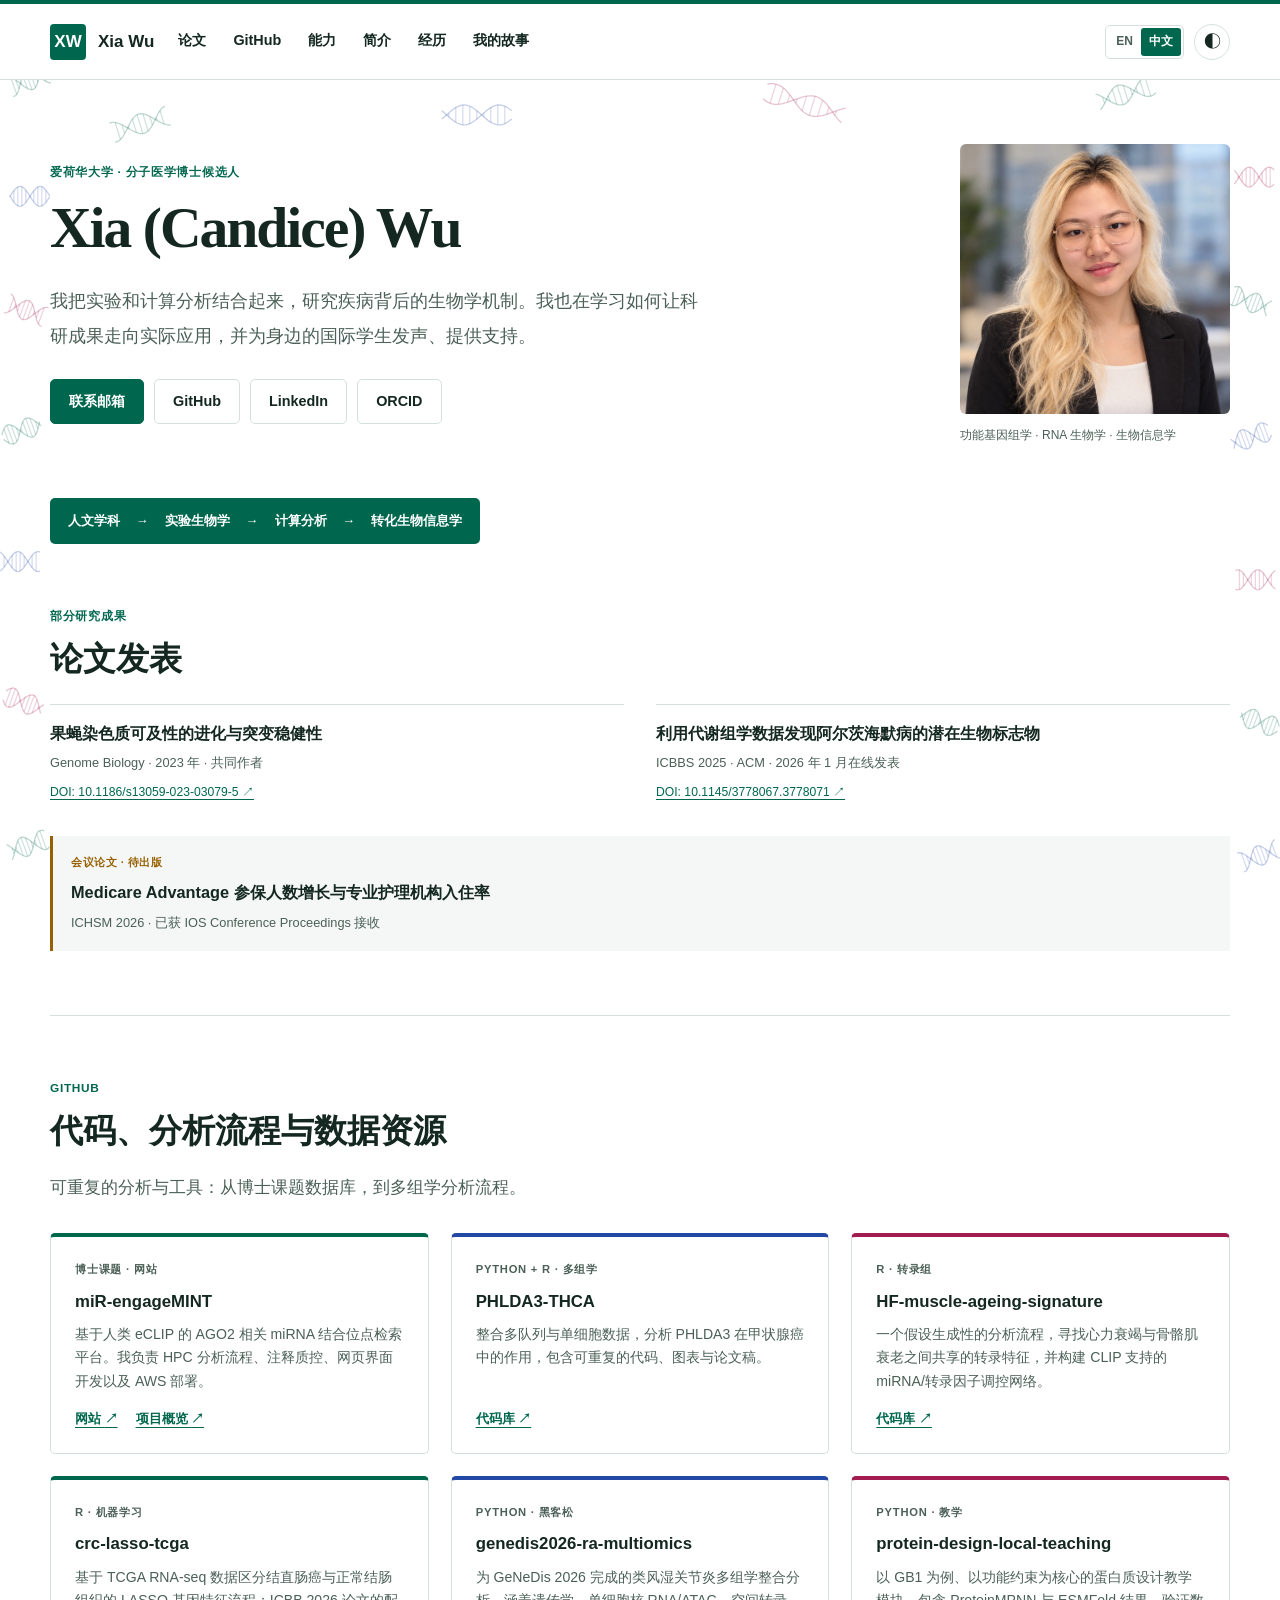
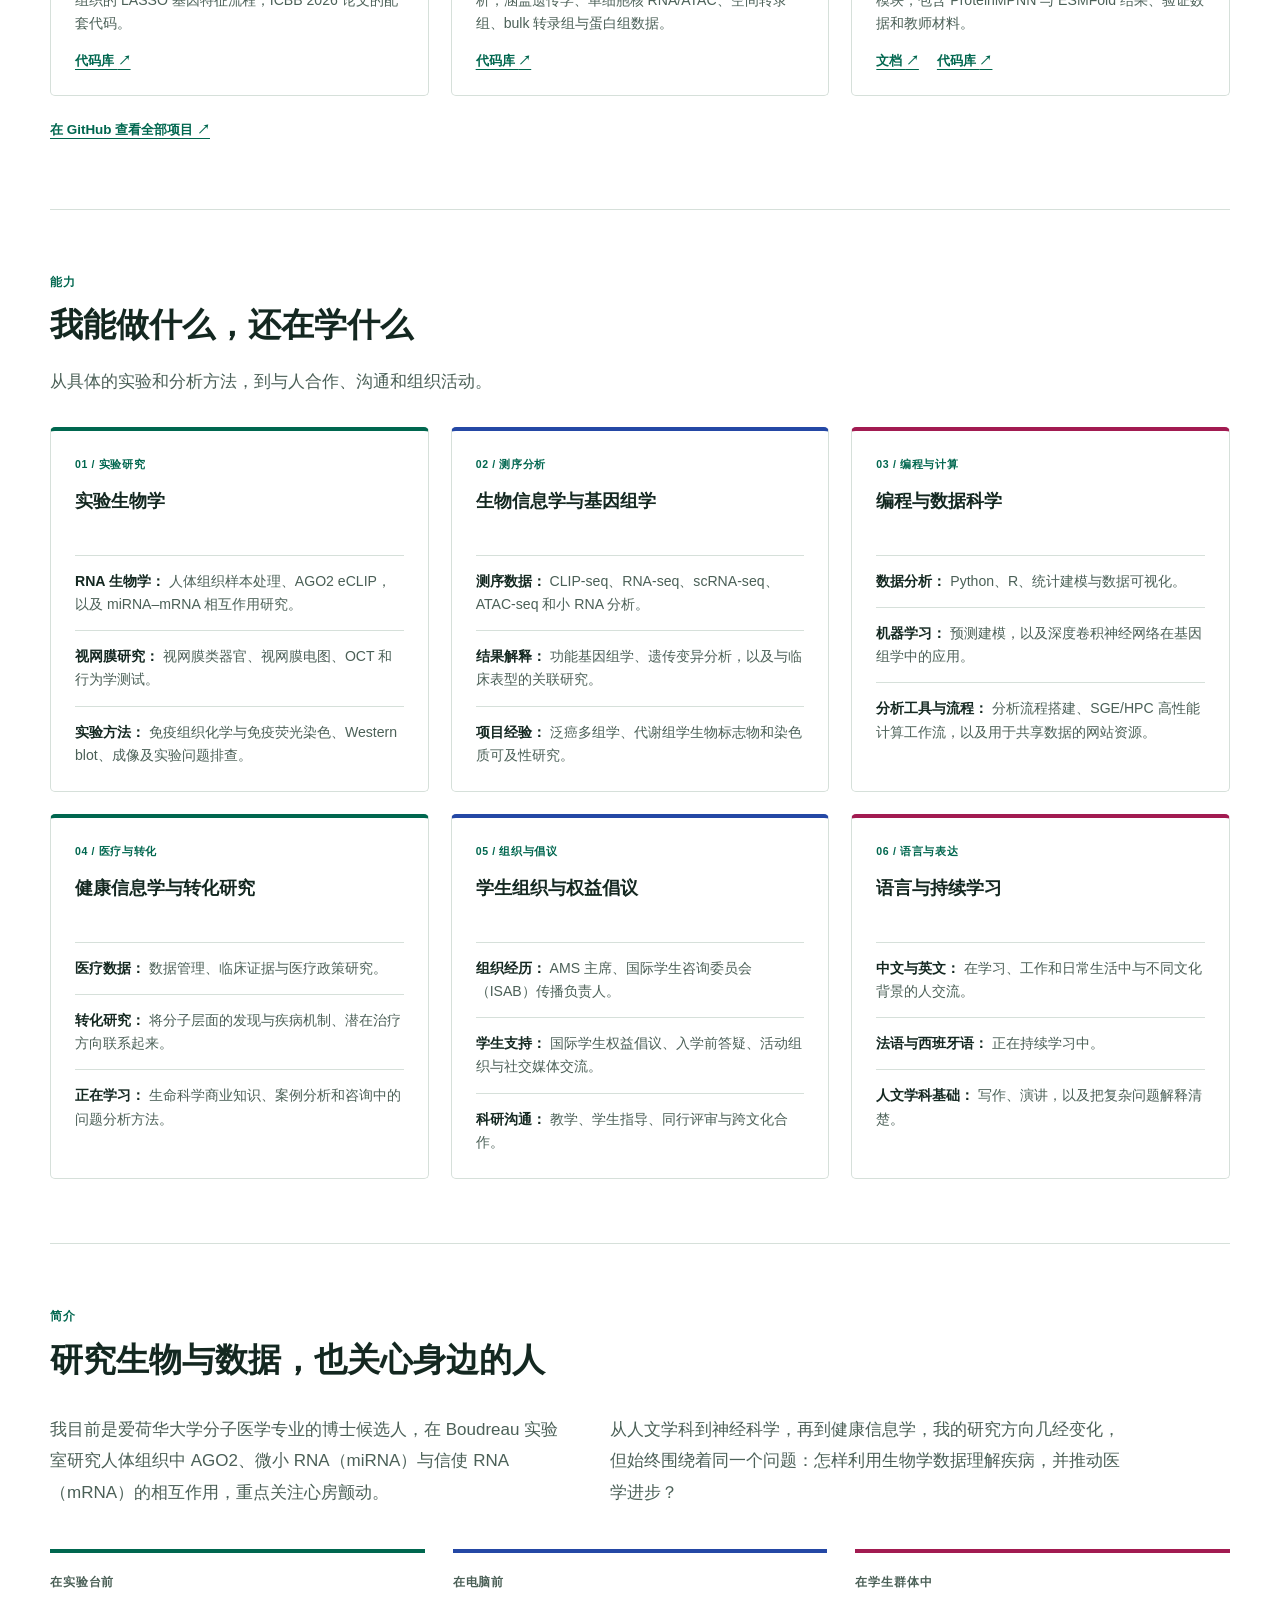
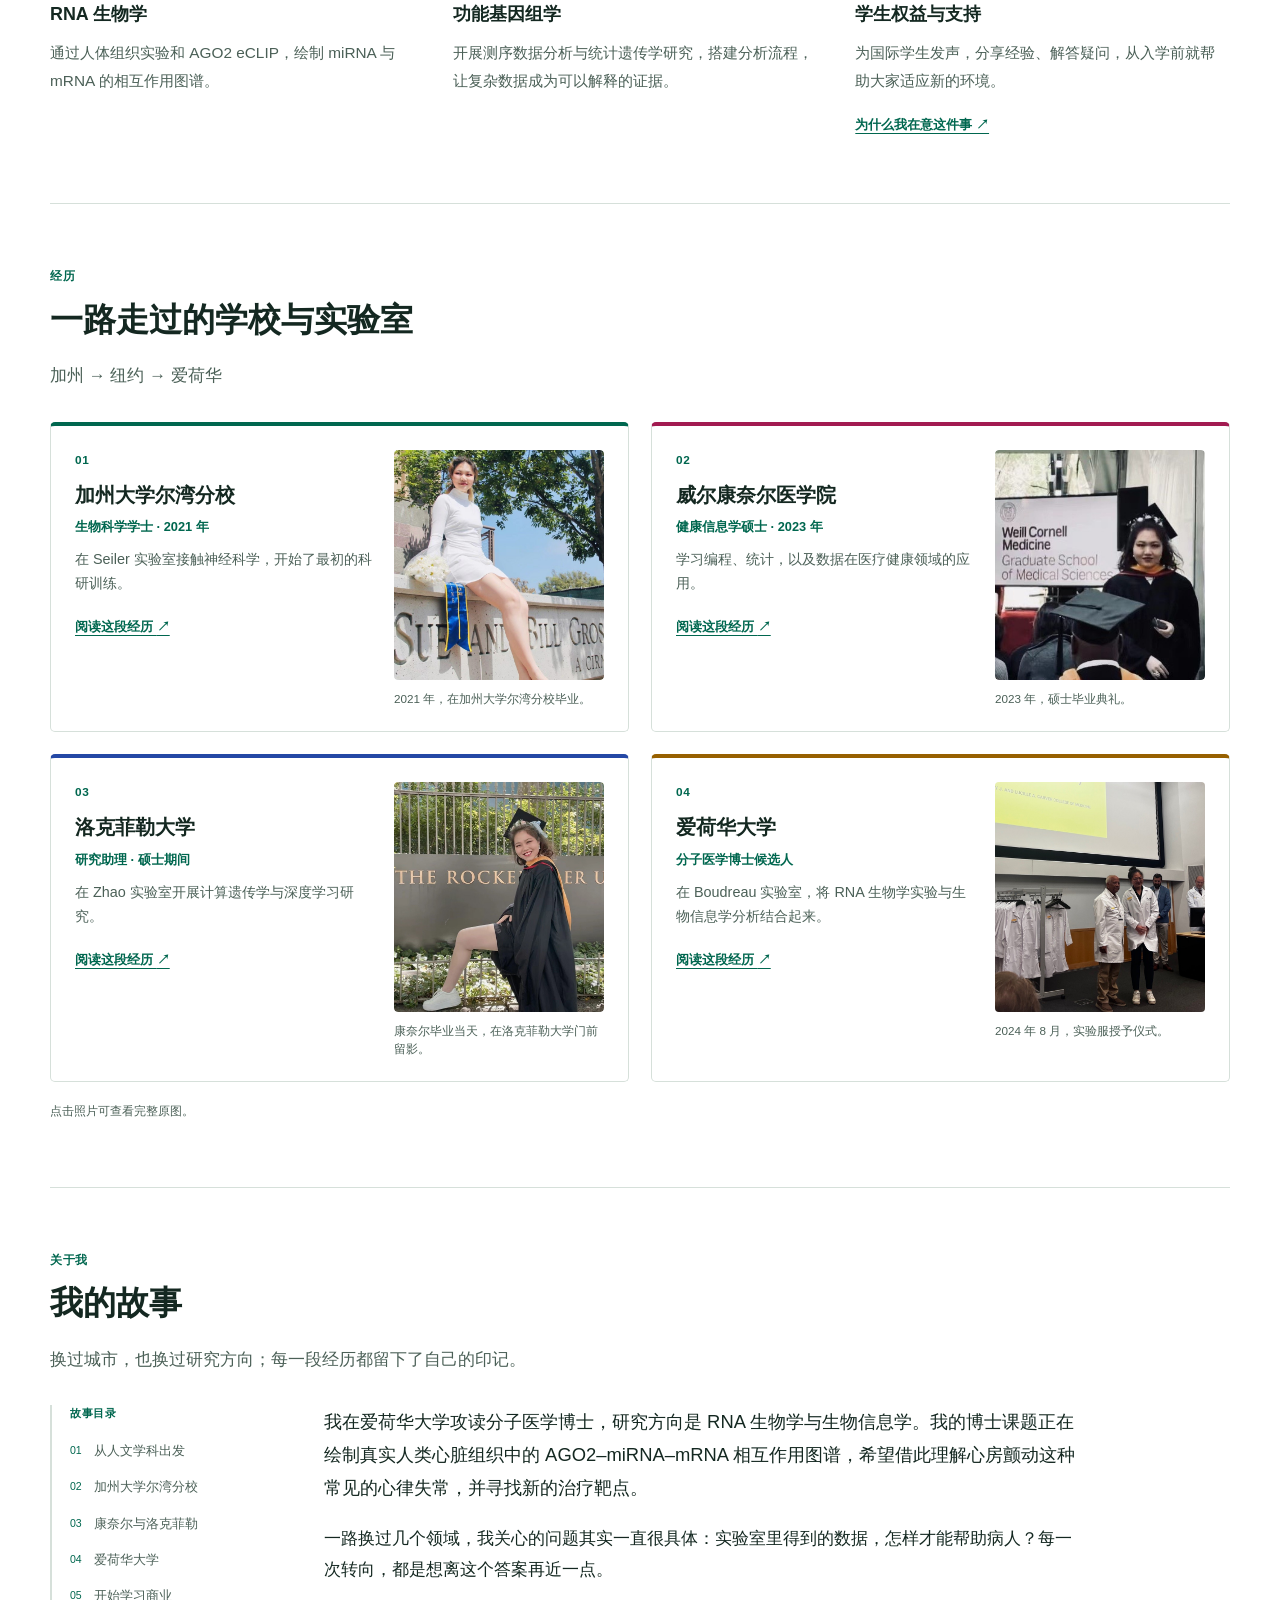
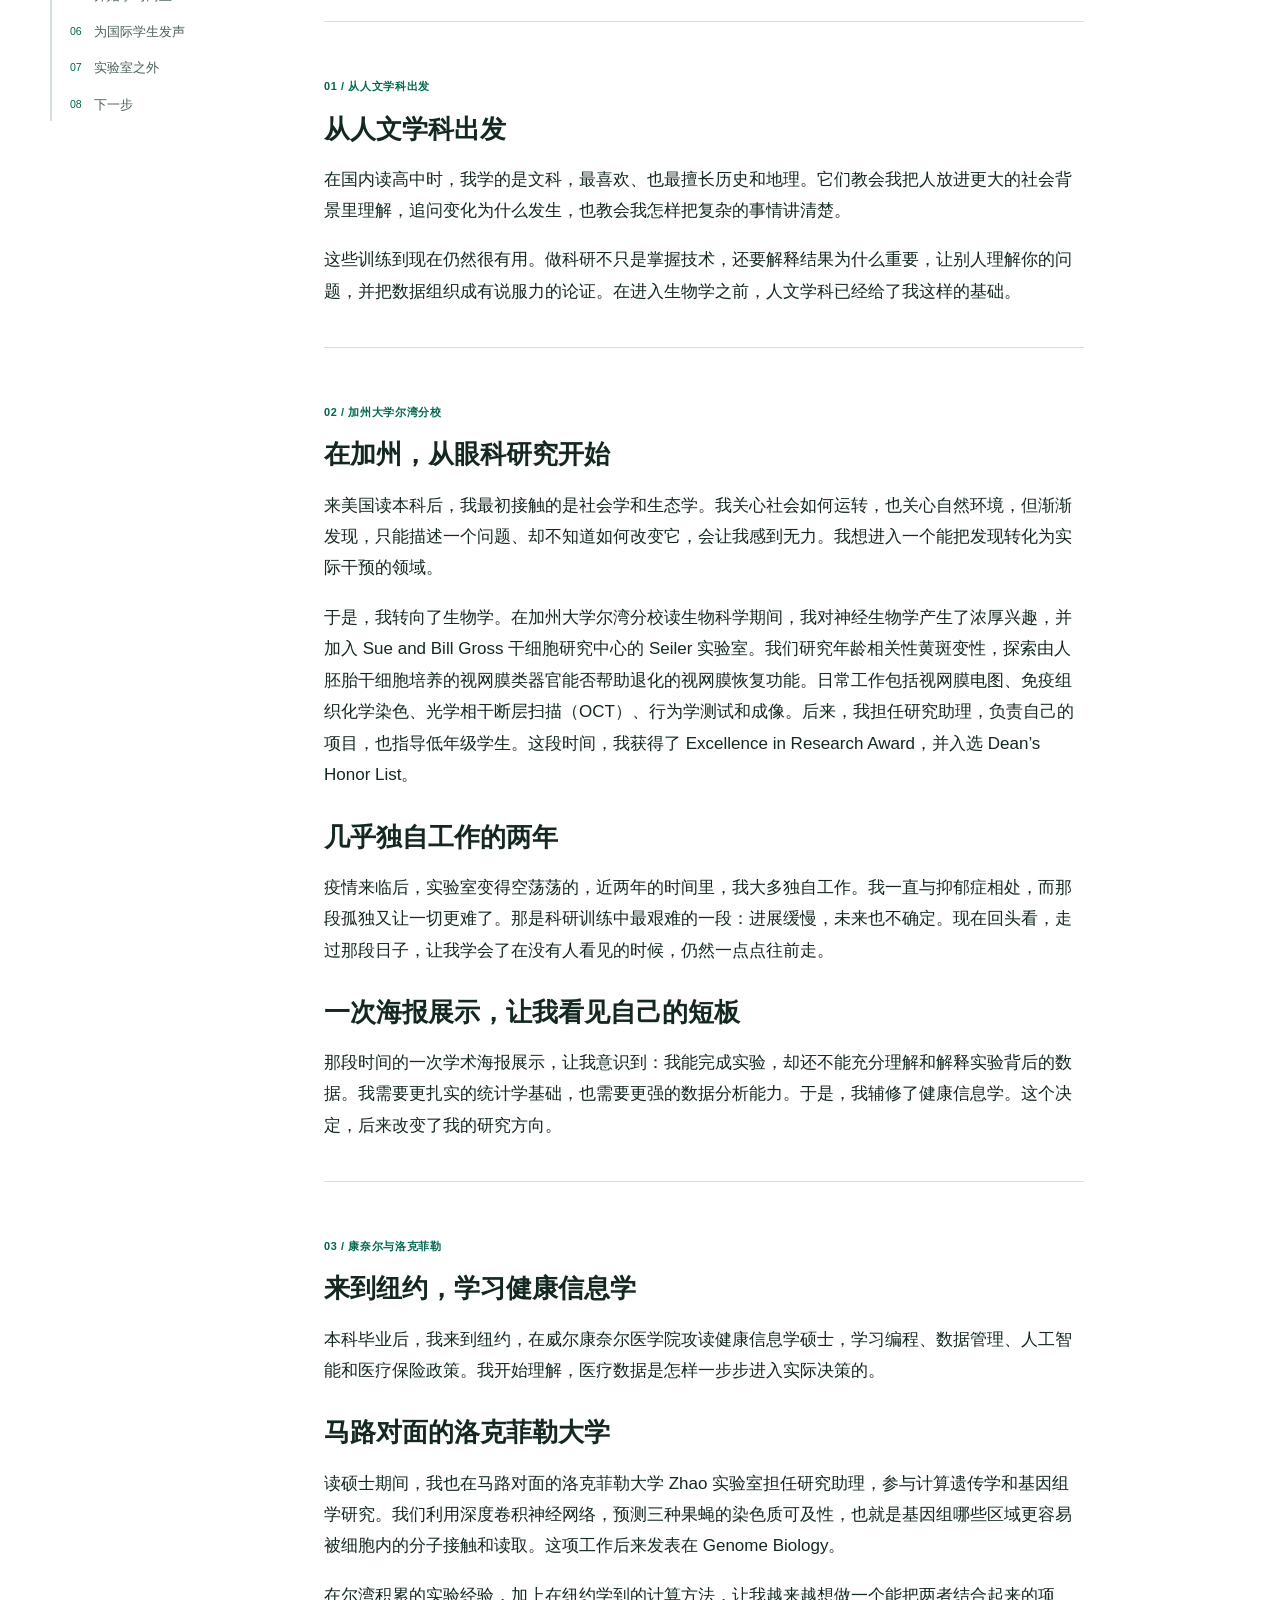
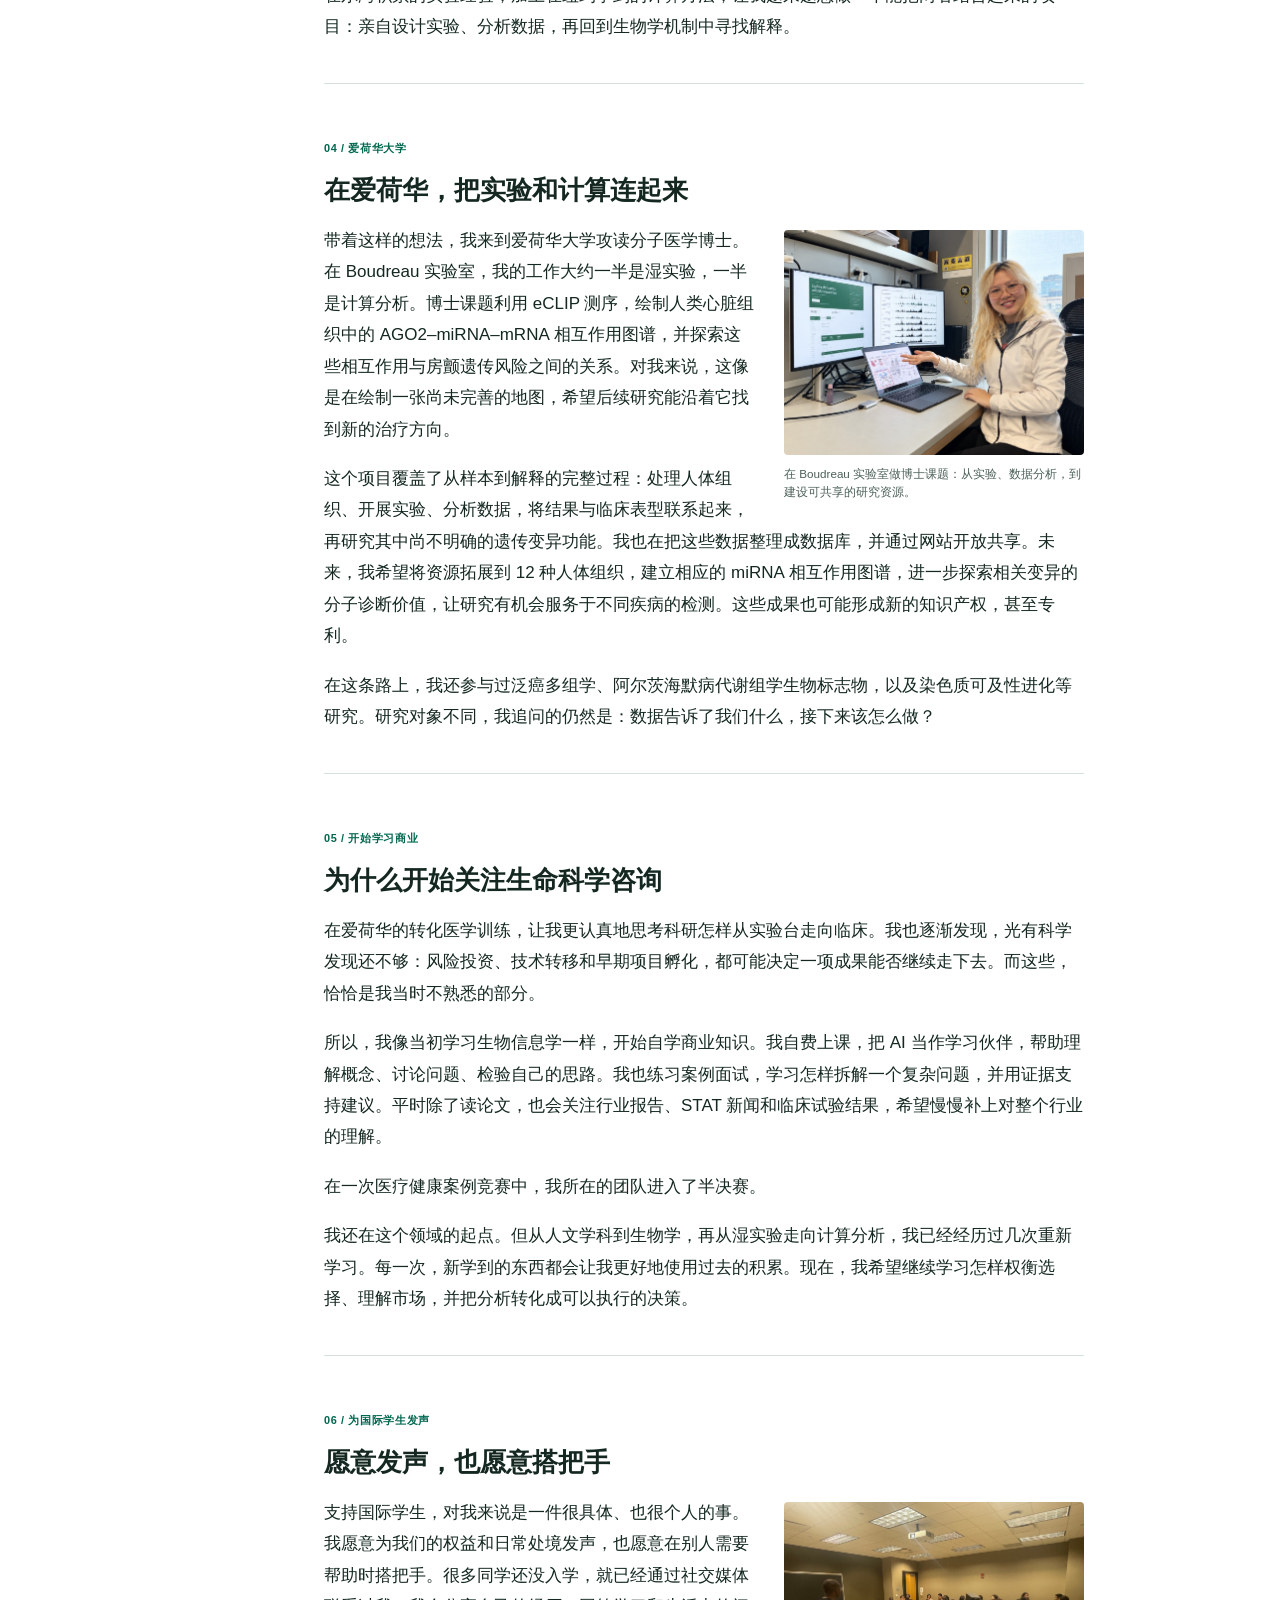
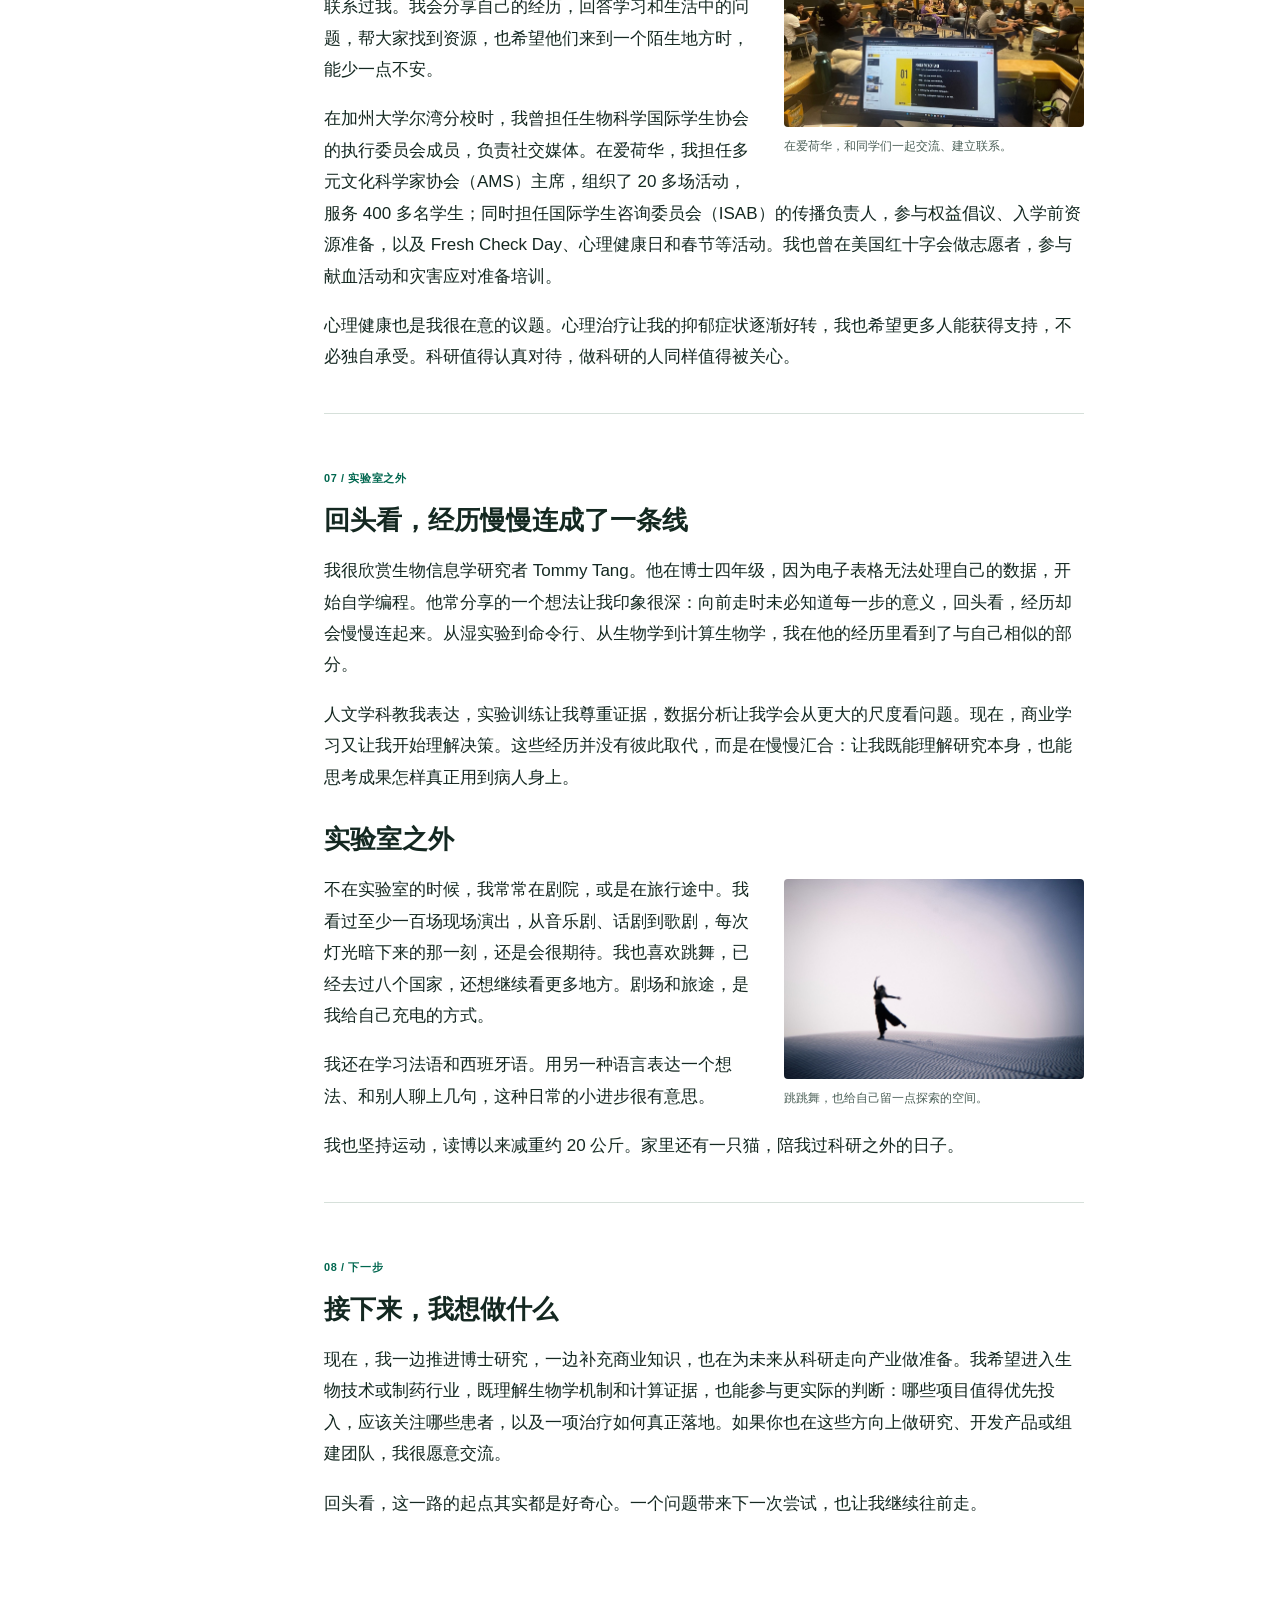
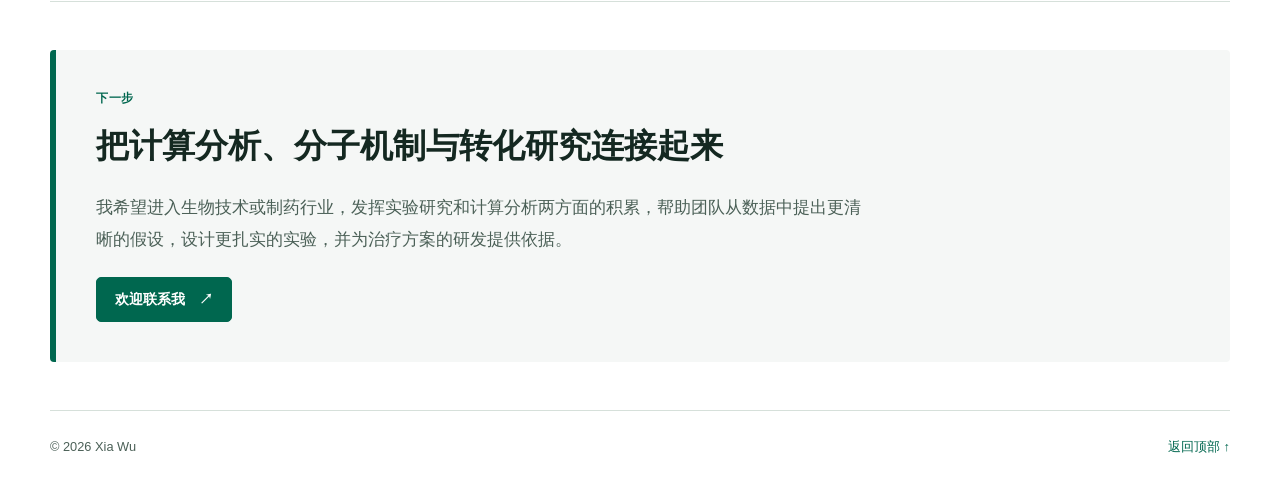
==== zh.html @ 0300bf04 "Put papers, GitHub projects, and skills before the personal story Move Publications and Skills above" ====
<!doctype html>
<html lang="zh-CN">
  <head>
    <meta charset="utf-8" />
    <meta name="viewport" content="width=device-width, initial-scale=1" />
    <meta name="description" content="Xia（Candice）Wu，爱荷华大学分子医学博士候选人。结合 RNA 生物学实验与生物信息学分析，探索心血管疾病机制，也关注科研转化与国际学生权益。" />
    <title>Xia Wu｜RNA 生物学、功能基因组学与生物信息学</title>
    <link rel="icon" href="assets/favicon.svg" type="image/svg+xml" />
    <link rel="canonical" href="https://candicewu0515.github.io/zh.html" />
    <link rel="alternate" hreflang="en" href="https://candicewu0515.github.io/" />
    <link rel="alternate" hreflang="zh-CN" href="https://candicewu0515.github.io/zh.html" />
    <link rel="alternate" hreflang="x-default" href="https://candicewu0515.github.io/" />
    <script src="language.js?v=20261028-lang"></script>
    <link rel="stylesheet" href="styles.css?v=20261030-order" />
  </head>
  <body>
    <canvas id="dna-field" aria-hidden="true"></canvas>
    <a class="skip-link" href="#home">跳转到正文</a>
    <header class="site-header">
      <a class="brand" href="#home" aria-label="Xia Wu 首页">
        <span class="brand-mark">XW</span>
        <span>Xia Wu</span>
      </a>
      <nav aria-label="主导航">
        <a href="#publications">论文</a>
        <a href="#github">GitHub</a>
        <a href="#skills">能力</a>
        <a href="#profile">简介</a>
        <a href="#journey">经历</a>
        <a href="#story">我的故事</a>
      </nav>
      <div class="header-controls">
        <div class="language-switch" role="group" aria-label="Language / 语言">
          <a href="index.html?lang=en" lang="en" hreflang="en" data-language="en">EN</a>
          <a href="zh.html?lang=zh" lang="zh-CN" hreflang="zh-CN" data-language="zh" aria-current="page">中文</a>
        </div>
        <button class="icon-button" id="theme-toggle" type="button" aria-label="切换明暗主题" title="切换主题">
          ◐
        </button>
      </div>
    </header>
    <main id="home">
      <section class="hero">
        <div class="hero-copy">
          <p class="eyebrow">爱荷华大学 · 分子医学博士候选人</p>
          <h1>Xia (Candice) Wu</h1>
          <p class="hero-lede">
            我把实验和计算分析结合起来，研究疾病背后的生物学机制。我也在学习如何让科研成果走向实际应用，并为身边的国际学生发声、提供支持。
          </p>
          <div class="hero-actions" aria-label="个人主页与联系方式">
            <a class="button primary" href="mailto:xwu76@uiowa.edu">联系邮箱</a>
            <a class="button" href="https://github.com/candicewu0515" target="_blank" rel="noreferrer">GitHub</a>
            <a class="button" href="https://www.linkedin.com/in/candicewu2355" target="_blank" rel="noreferrer">LinkedIn</a>
            <a class="button" href="https://orcid.org/0009-0006-9852-812X" target="_blank" rel="noreferrer">ORCID</a>
          </div>
        </div>

        <figure class="portrait-wrap">
          <img src="assets/xia-wu-portrait.jpg" alt="Xia Wu 的个人肖像" width="1206" height="1206" fetchpriority="high" decoding="async" />
          <figcaption>
            <span>功能基因组学 · RNA 生物学 · 生物信息学</span>
          </figcaption>
        </figure>
      </section>
      <div class="path-strip" aria-label="我的学习与研究路径"><span>人文学科</span><b aria-hidden="true">→</b><span>实验生物学</span><b aria-hidden="true">→</b><span>计算分析</span><b aria-hidden="true">→</b><span>转化生物信息学</span></div>
      <section class="section publications" id="publications" aria-labelledby="publications-heading">
        <div class="section-heading">
          <p class="eyebrow">部分研究成果</p>
          <h2 id="publications-heading">论文发表</h2>
        </div>
        <div class="publication-list">
          <article>
            <h3><a href="https://doi.org/10.1186/s13059-023-03079-5" target="_blank" rel="noopener">果蝇染色质可及性的进化与突变稳健性</a></h3>
            <p>Genome Biology · 2023 年 · 共同作者</p>
            <a class="publication-doi" href="https://doi.org/10.1186/s13059-023-03079-5" target="_blank" rel="noopener">DOI: 10.1186/s13059-023-03079-5 ↗</a>
          </article>
          <article>
            <h3><a href="https://doi.org/10.1145/3778067.3778071" target="_blank" rel="noopener">利用代谢组学数据发现阿尔茨海默病的潜在生物标志物</a></h3>
            <p>ICBBS 2025 · ACM · 2026 年 1 月在线发表</p>
            <a class="publication-doi" href="https://doi.org/10.1145/3778067.3778071" target="_blank" rel="noopener">DOI: 10.1145/3778067.3778071 ↗</a>
          </article>
        </div>
        <div class="forthcoming-publication">
          <p class="publication-status">会议论文 · 待出版</p>
          <h3>Medicare Advantage 参保人数增长与专业护理机构入住率</h3>
          <p>ICHSM 2026 · 已获 IOS Conference Proceedings 接收</p>
        </div>
      </section>
      <section class="section code-section" id="github" aria-labelledby="github-heading">
        <div class="section-heading"><p class="eyebrow">GitHub</p><h2 id="github-heading">代码、分析流程与数据资源</h2><p>可重复的分析与工具：从博士课题数据库，到多组学分析流程。</p></div>
        <div class="code-grid">
<article><p class="code-meta">博士课题 · 网站</p><h3><a href="https://mir-engagemint.io/" target="_blank" rel="noopener">miR-engageMINT</a></h3><p>基于人类 eCLIP 的 AGO2 相关 miRNA 结合位点检索平台。我负责 HPC 分析流程、注释质控、网页界面开发以及 AWS 部署。</p><div class="code-links"><a href="https://mir-engagemint.io/" target="_blank" rel="noopener">网站 <span aria-hidden="true">↗</span></a><a href="https://github.com/candicewu0515/miR-engageMINT" target="_blank" rel="noopener">项目概览 <span aria-hidden="true">↗</span></a></div></article>
<article><p class="code-meta">Python + R · 多组学</p><h3><a href="https://github.com/candicewu0515/PHLDA3-THCA" target="_blank" rel="noopener">PHLDA3-THCA</a></h3><p>整合多队列与单细胞数据，分析 PHLDA3 在甲状腺癌中的作用，包含可重复的代码、图表与论文稿。</p><div class="code-links"><a href="https://github.com/candicewu0515/PHLDA3-THCA" target="_blank" rel="noopener">代码库 <span aria-hidden="true">↗</span></a></div></article>
<article><p class="code-meta">R · 转录组</p><h3><a href="https://github.com/candicewu0515/HF-muscle-ageing-signature" target="_blank" rel="noopener">HF-muscle-ageing-signature</a></h3><p>一个假设生成性的分析流程，寻找心力衰竭与骨骼肌衰老之间共享的转录特征，并构建 CLIP 支持的 miRNA/转录因子调控网络。</p><div class="code-links"><a href="https://github.com/candicewu0515/HF-muscle-ageing-signature" target="_blank" rel="noopener">代码库 <span aria-hidden="true">↗</span></a></div></article>
<article><p class="code-meta">R · 机器学习</p><h3><a href="https://github.com/candicewu0515/crc-lasso-tcga" target="_blank" rel="noopener">crc-lasso-tcga</a></h3><p>基于 TCGA RNA-seq 数据区分结直肠癌与正常结肠组织的 LASSO 基因特征流程；ICBB 2026 论文的配套代码。</p><div class="code-links"><a href="https://github.com/candicewu0515/crc-lasso-tcga" target="_blank" rel="noopener">代码库 <span aria-hidden="true">↗</span></a></div></article>
<article><p class="code-meta">Python · 黑客松</p><h3><a href="https://github.com/candicewu0515/genedis2026-ra-multiomics" target="_blank" rel="noopener">genedis2026-ra-multiomics</a></h3><p>为 GeNeDis 2026 完成的类风湿关节炎多组学整合分析，涵盖遗传学、单细胞核 RNA/ATAC、空间转录组、bulk 转录组与蛋白组数据。</p><div class="code-links"><a href="https://github.com/candicewu0515/genedis2026-ra-multiomics" target="_blank" rel="noopener">代码库 <span aria-hidden="true">↗</span></a></div></article>
<article><p class="code-meta">Python · 教学</p><h3><a href="https://candicewu0515.github.io/protein-design-local-teaching/" target="_blank" rel="noopener">protein-design-local-teaching</a></h3><p>以 GB1 为例、以功能约束为核心的蛋白质设计教学模块，包含 ProteinMPNN 与 ESMFold 结果、验证数据和教师材料。</p><div class="code-links"><a href="https://candicewu0515.github.io/protein-design-local-teaching/" target="_blank" rel="noopener">文档 <span aria-hidden="true">↗</span></a><a href="https://github.com/candicewu0515/protein-design-local-teaching" target="_blank" rel="noopener">代码库 <span aria-hidden="true">↗</span></a></div></article></div>
        <a class="text-link code-all" href="https://github.com/candicewu0515" target="_blank" rel="noopener">在 GitHub 查看全部项目 <span aria-hidden="true">↗</span></a>
      </section>
      <section class="section work-section" id="skills">
        <div class="section-heading"><p class="eyebrow">能力</p><h2>我能做什么，还在学什么</h2><p>从具体的实验和分析方法，到与人合作、沟通和组织活动。</p></div>
        <div class="work-grid">
<article><span class="skill-number">01 / 实验研究</span><h3>实验生物学</h3><ul>
<li><strong>RNA 生物学：</strong> 人体组织样本处理、AGO2 eCLIP，以及 miRNA–mRNA 相互作用研究。</li>
<li><strong>视网膜研究：</strong> 视网膜类器官、视网膜电图、OCT 和行为学测试。</li>
<li><strong>实验方法：</strong> 免疫组织化学与免疫荧光染色、Western blot、成像及实验问题排查。</li>
</ul></article>
<article><span class="skill-number">02 / 测序分析</span><h3>生物信息学与基因组学</h3><ul>
<li><strong>测序数据：</strong> CLIP-seq、RNA-seq、scRNA-seq、ATAC-seq 和小 RNA 分析。</li>
<li><strong>结果解释：</strong> 功能基因组学、遗传变异分析，以及与临床表型的关联研究。</li>
<li><strong>项目经验：</strong> 泛癌多组学、代谢组学生物标志物和染色质可及性研究。</li>
</ul></article>
<article><span class="skill-number">03 / 编程与计算</span><h3>编程与数据科学</h3><ul>
<li><strong>数据分析：</strong> Python、R、统计建模与数据可视化。</li>
<li><strong>机器学习：</strong> 预测建模，以及深度卷积神经网络在基因组学中的应用。</li>
<li><strong>分析工具与流程：</strong> 分析流程搭建、SGE/HPC 高性能计算工作流，以及用于共享数据的网站资源。</li>
</ul></article>
<article><span class="skill-number">04 / 医疗与转化</span><h3>健康信息学与转化研究</h3><ul>
<li><strong>医疗数据：</strong> 数据管理、临床证据与医疗政策研究。</li>
<li><strong>转化研究：</strong> 将分子层面的发现与疾病机制、潜在治疗方向联系起来。</li>
<li><strong>正在学习：</strong> 生命科学商业知识、案例分析和咨询中的问题分析方法。</li>
</ul></article>
<article><span class="skill-number">05 / 组织与倡议</span><h3>学生组织与权益倡议</h3><ul>
<li><strong>组织经历：</strong> AMS 主席、国际学生咨询委员会（ISAB）传播负责人。</li>
<li><strong>学生支持：</strong> 国际学生权益倡议、入学前答疑、活动组织与社交媒体交流。</li>
<li><strong>科研沟通：</strong> 教学、学生指导、同行评审与跨文化合作。</li>
</ul></article>
<article><span class="skill-number">06 / 语言与表达</span><h3>语言与持续学习</h3><ul>
<li><strong>中文与英文：</strong> 在学习、工作和日常生活中与不同文化背景的人交流。</li>
<li><strong>法语与西班牙语：</strong> 正在持续学习中。</li>
<li><strong>人文学科基础：</strong> 写作、演讲，以及把复杂问题解释清楚。</li>
</ul></article></div>
      </section>
      <section class="section" id="profile">
        <div class="section-heading"><p class="eyebrow">简介</p><h2>研究生物与数据，也关心身边的人</h2></div>
        <div class="profile-intro"><p>我目前是爱荷华大学分子医学专业的博士候选人，在 Boudreau 实验室研究人体组织中 AGO2、微小 RNA（miRNA）与信使 RNA（mRNA）的相互作用，重点关注心房颤动。</p><p>从人文学科到神经科学，再到健康信息学，我的研究方向几经变化，但始终围绕着同一个问题：怎样利用生物学数据理解疾病，并推动医学进步？</p></div>
        <div class="research-grid">
          <article><p class="panel-kicker">在实验台前</p><h3>RNA 生物学</h3><p>通过人体组织实验和 AGO2 eCLIP，绘制 miRNA 与 mRNA 的相互作用图谱。</p></article>
          <article><p class="panel-kicker">在电脑前</p><h3>功能基因组学</h3><p>开展测序数据分析与统计遗传学研究，搭建分析流程，让复杂数据成为可以解释的证据。</p></article>
          <article><p class="panel-kicker">在学生群体中</p><h3>学生权益与支持</h3><p>为国际学生发声，分享经验、解答疑问，从入学前就帮助大家适应新的环境。</p><a class="text-link" href="#story-community">为什么我在意这件事 ↗</a></article>
        </div>
      </section>
      <section class="section" id="journey">
        <div class="section-heading"><p class="eyebrow">经历</p><h2>一路走过的学校与实验室</h2><p>加州 → 纽约 → 爱荷华</p></div>
        <ol class="school-grid"><li><div class="school-copy"><span class="school-number">01</span><h3>加州大学尔湾分校</h3><p class="school-degree">生物科学学士 · 2021 年</p><p>在 Seiler 实验室接触神经科学，开始了最初的科研训练。</p><a class="text-link" href="#story-uci">阅读这段经历 <span aria-hidden="true">↗</span></a></div><figure class="school-photo school-photo--uci">
              <a class="photo-link" href="assets/uci-grad-gross.jpg" target="_blank" rel="noopener" aria-label="查看完整照片：Xia Wu 在加州大学尔湾分校 Sue and Bill Gross Hall 前"><img src="assets/uci-grad-gross.jpg" alt="Xia Wu 在加州大学尔湾分校 Sue and Bill Gross Hall 前" width="1206" height="818" loading="lazy" decoding="async" /></a>
              <figcaption>2021 年，在加州大学尔湾分校毕业。</figcaption>
            </figure></li>
<li><div class="school-copy"><span class="school-number">02</span><h3>威尔康奈尔医学院</h3><p class="school-degree">健康信息学硕士 · 2023 年</p><p>学习编程、统计，以及数据在医疗健康领域的应用。</p><a class="text-link" href="#story-new-york">阅读这段经历 <span aria-hidden="true">↗</span></a></div><figure class="school-photo school-photo--cornell">
              <a class="photo-link" href="assets/cornell-grad-ceremony.jpg" target="_blank" rel="noopener" aria-label="查看完整照片：Xia Wu 参加威尔康奈尔医学院毕业典礼"><img src="assets/cornell-grad-ceremony.jpg" alt="Xia Wu 参加威尔康奈尔医学院毕业典礼" width="348" height="604" loading="lazy" decoding="async" /></a>
              <figcaption>2023 年，硕士毕业典礼。</figcaption>
            </figure></li>
<li><div class="school-copy"><span class="school-number">03</span><h3>洛克菲勒大学</h3><p class="school-degree">研究助理 · 硕士期间</p><p>在 Zhao 实验室开展计算遗传学与深度学习研究。</p><a class="text-link" href="#story-new-york">阅读这段经历 <span aria-hidden="true">↗</span></a></div><figure class="school-photo school-photo--rockefeller">
              <a class="photo-link" href="assets/cornell-grad-rockefeller.jpg" target="_blank" rel="noopener" aria-label="查看完整照片：Xia Wu 穿着康奈尔毕业礼服，在洛克菲勒大学门前留影"><img src="assets/cornell-grad-rockefeller.jpg" alt="Xia Wu 穿着康奈尔毕业礼服，在洛克菲勒大学门前留影" width="1206" height="904" loading="lazy" decoding="async" /></a>
              <figcaption>康奈尔毕业当天，在洛克菲勒大学门前留影。</figcaption>
            </figure></li>
<li><div class="school-copy"><span class="school-number">04</span><h3>爱荷华大学</h3><p class="school-degree">分子医学博士候选人</p><p>在 Boudreau 实验室，将 RNA 生物学实验与生物信息学分析结合起来。</p><a class="text-link" href="#story-iowa">阅读这段经历 <span aria-hidden="true">↗</span></a></div><figure class="school-photo school-photo--iowa">
              <a class="photo-link" href="assets/white-coat.jpg" target="_blank" rel="noopener" aria-label="查看完整照片：Xia Wu 参加爱荷华大学实验服授予仪式"><img src="assets/white-coat.jpg" alt="Xia Wu 参加爱荷华大学实验服授予仪式" width="1206" height="1608" loading="lazy" decoding="async" /></a>
              <figcaption>2024 年 8 月，实验服授予仪式。</figcaption>
            </figure></li></ol>
        <p class="photo-hint">点击照片可查看完整原图。</p>
      </section>
      <section class="section story-section" id="story">
        <div class="section-heading"><p class="eyebrow">关于我</p><h2>我的故事</h2><p>换过城市，也换过研究方向；每一段经历都留下了自己的印记。</p></div>
        <div class="story-layout">
          <aside class="story-index"><nav aria-label="故事章节"><p class="eyebrow">故事目录</p><a href="#story-roots"><span>01</span>从人文学科出发</a>
<a href="#story-uci"><span>02</span>加州大学尔湾分校</a>
<a href="#story-new-york"><span>03</span>康奈尔与洛克菲勒</a>
<a href="#story-iowa"><span>04</span>爱荷华大学</a>
<a href="#story-consulting"><span>05</span>开始学习商业</a>
<a href="#story-community"><span>06</span>为国际学生发声</a>
<a href="#story-life"><span>07</span>实验室之外</a>
<a href="#story-next"><span>08</span>下一步</a></nav></aside>
          <div class="story-body"><div class="story-opening">
          <p>
            我在爱荷华大学攻读分子医学博士，研究方向是 RNA 生物学与生物信息学。我的博士课题正在绘制真实人类心脏组织中的 AGO2–miRNA–mRNA 相互作用图谱，希望借此理解心房颤动这种常见的心律失常，并寻找新的治疗靶点。
          </p>
          <p>
            一路换过几个领域，我关心的问题其实一直很具体：实验室里得到的数据，怎样才能帮助病人？每一次转向，都是想离这个答案再近一点。
          </p>
          </div><article class="story-chapter" id="story-roots"><p class="chapter-label">01 / 从人文学科出发</p><h3>从人文学科出发</h3>
          <p>
            在国内读高中时，我学的是文科，最喜欢、也最擅长历史和地理。它们教会我把人放进更大的社会背景里理解，追问变化为什么发生，也教会我怎样把复杂的事情讲清楚。
          </p>
          <p>
            这些训练到现在仍然很有用。做科研不只是掌握技术，还要解释结果为什么重要，让别人理解你的问题，并把数据组织成有说服力的论证。在进入生物学之前，人文学科已经给了我这样的基础。
          </p>
          </article>
<article class="story-chapter" id="story-uci"><p class="chapter-label">02 / 加州大学尔湾分校</p><h3>在加州，从眼科研究开始</h3>
          <p>
            来美国读本科后，我最初接触的是社会学和生态学。我关心社会如何运转，也关心自然环境，但渐渐发现，只能描述一个问题、却不知道如何改变它，会让我感到无力。我想进入一个能把发现转化为实际干预的领域。
          </p>
          <p>
            于是，我转向了生物学。在加州大学尔湾分校读生物科学期间，我对神经生物学产生了浓厚兴趣，并加入 Sue and Bill Gross 干细胞研究中心的 Seiler 实验室。我们研究年龄相关性黄斑变性，探索由人胚胎干细胞培养的视网膜类器官能否帮助退化的视网膜恢复功能。日常工作包括视网膜电图、免疫组织化学染色、光学相干断层扫描（OCT）、行为学测试和成像。后来，我担任研究助理，负责自己的项目，也指导低年级学生。这段时间，我获得了 Excellence in Research Award，并入选 Dean’s Honor List。
          </p>
          <h3>几乎独自工作的两年</h3>
          <p>
            疫情来临后，实验室变得空荡荡的，近两年的时间里，我大多独自工作。我一直与抑郁症相处，而那段孤独又让一切更难了。那是科研训练中最艰难的一段：进展缓慢，未来也不确定。现在回头看，走过那段日子，让我学会了在没有人看见的时候，仍然一点点往前走。
          </p>
          <h3>一次海报展示，让我看见自己的短板</h3>
          <p>
            那段时间的一次学术海报展示，让我意识到：我能完成实验，却还不能充分理解和解释实验背后的数据。我需要更扎实的统计学基础，也需要更强的数据分析能力。于是，我辅修了健康信息学。这个决定，后来改变了我的研究方向。
          </p>
          </article>
<article class="story-chapter" id="story-new-york"><p class="chapter-label">03 / 康奈尔与洛克菲勒</p><h3>来到纽约，学习健康信息学</h3>
          <p>
            本科毕业后，我来到纽约，在威尔康奈尔医学院攻读健康信息学硕士，学习编程、数据管理、人工智能和医疗保险政策。我开始理解，医疗数据是怎样一步步进入实际决策的。
          </p>
          <h3>马路对面的洛克菲勒大学</h3>
          <p>
            读硕士期间，我也在马路对面的洛克菲勒大学 Zhao 实验室担任研究助理，参与计算遗传学和基因组学研究。我们利用深度卷积神经网络，预测三种果蝇的染色质可及性，也就是基因组哪些区域更容易被细胞内的分子接触和读取。这项工作后来发表在 Genome Biology。
          </p>
          <p>
            在尔湾积累的实验经验，加上在纽约学到的计算方法，让我越来越想做一个能把两者结合起来的项目：亲自设计实验、分析数据，再回到生物学机制中寻找解释。
          </p>
          </article>
<article class="story-chapter" id="story-iowa"><p class="chapter-label">04 / 爱荷华大学</p><h3>在爱荷华，把实验和计算连起来</h3>
<figure class="story-photo">
              <a class="photo-link" href="assets/lab-mirna.jpg" target="_blank" rel="noopener" aria-label="查看完整照片：Xia Wu 在实验室桌前，屏幕上展示着人体 miRNA 相互作用数据"><img src="assets/lab-mirna.jpg" alt="Xia Wu 在实验室桌前，屏幕上展示着人体 miRNA 相互作用数据" width="1206" height="905" loading="lazy" decoding="async" /></a>
              <figcaption>在 Boudreau 实验室做博士课题：从实验、数据分析，到建设可共享的研究资源。</figcaption>
            </figure>
          <p>
            带着这样的想法，我来到爱荷华大学攻读分子医学博士。在 Boudreau 实验室，我的工作大约一半是湿实验，一半是计算分析。博士课题利用 eCLIP 测序，绘制人类心脏组织中的 AGO2–miRNA–mRNA 相互作用图谱，并探索这些相互作用与房颤遗传风险之间的关系。对我来说，这像是在绘制一张尚未完善的地图，希望后续研究能沿着它找到新的治疗方向。
          </p>
          <p>
            这个项目覆盖了从样本到解释的完整过程：处理人体组织、开展实验、分析数据，将结果与临床表型联系起来，再研究其中尚不明确的遗传变异功能。我也在把这些数据整理成数据库，并通过网站开放共享。未来，我希望将资源拓展到 12 种人体组织，建立相应的 miRNA 相互作用图谱，进一步探索相关变异的分子诊断价值，让研究有机会服务于不同疾病的检测。这些成果也可能形成新的知识产权，甚至专利。
          </p>
          <p>
            在这条路上，我还参与过泛癌多组学、阿尔茨海默病代谢组学生物标志物，以及染色质可及性进化等研究。研究对象不同，我追问的仍然是：数据告诉了我们什么，接下来该怎么做？
          </p>
          </article>
<article class="story-chapter" id="story-consulting"><p class="chapter-label">05 / 开始学习商业</p><h3>为什么开始关注生命科学咨询</h3>
          <p>
            在爱荷华的转化医学训练，让我更认真地思考科研怎样从实验台走向临床。我也逐渐发现，光有科学发现还不够：风险投资、技术转移和早期项目孵化，都可能决定一项成果能否继续走下去。而这些，恰恰是我当时不熟悉的部分。
          </p>
          <p>
            所以，我像当初学习生物信息学一样，开始自学商业知识。我自费上课，把 AI 当作学习伙伴，帮助理解概念、讨论问题、检验自己的思路。我也练习案例面试，学习怎样拆解一个复杂问题，并用证据支持建议。平时除了读论文，也会关注行业报告、STAT 新闻和临床试验结果，希望慢慢补上对整个行业的理解。
          </p>
          <p>
            在一次医疗健康案例竞赛中，我所在的团队进入了半决赛。
          </p>
          <p>
            我还在这个领域的起点。但从人文学科到生物学，再从湿实验走向计算分析，我已经经历过几次重新学习。每一次，新学到的东西都会让我更好地使用过去的积累。现在，我希望继续学习怎样权衡选择、理解市场，并把分析转化成可以执行的决策。
          </p>
          </article>
<article class="story-chapter" id="story-community"><p class="chapter-label">06 / 为国际学生发声</p><h3>愿意发声，也愿意搭把手</h3>
<figure class="story-photo">
              <a class="photo-link" href="assets/ams-workshop.jpg" target="_blank" rel="noopener" aria-label="查看完整照片：爱荷华大学的学生活动现场"><img src="assets/ams-workshop.jpg" alt="爱荷华大学的学生活动现场" width="1206" height="905" loading="lazy" decoding="async" /></a>
              <figcaption>在爱荷华，和同学们一起交流、建立联系。</figcaption>
            </figure>
          <p>
            支持国际学生，对我来说是一件很具体、也很个人的事。我愿意为我们的权益和日常处境发声，也愿意在别人需要帮助时搭把手。很多同学还没入学，就已经通过社交媒体联系过我。我会分享自己的经历，回答学习和生活中的问题，帮大家找到资源，也希望他们来到一个陌生地方时，能少一点不安。
          </p>
          <p>
            在加州大学尔湾分校时，我曾担任生物科学国际学生协会的执行委员会成员，负责社交媒体。在爱荷华，我担任多元文化科学家协会（AMS）主席，组织了 20 多场活动，服务 400 多名学生；同时担任国际学生咨询委员会（ISAB）的传播负责人，参与权益倡议、入学前资源准备，以及 Fresh Check Day、心理健康日和春节等活动。我也曾在美国红十字会做志愿者，参与献血活动和灾害应对准备培训。
          </p>
          <p>
            心理健康也是我很在意的议题。心理治疗让我的抑郁症状逐渐好转，我也希望更多人能获得支持，不必独自承受。科研值得认真对待，做科研的人同样值得被关心。
          </p>
          </article>
<article class="story-chapter" id="story-life"><p class="chapter-label">07 / 实验室之外</p><h3>回头看，经历慢慢连成了一条线</h3>
          <p>
            我很欣赏生物信息学研究者 Tommy Tang。他在博士四年级，因为电子表格无法处理自己的数据，开始自学编程。他常分享的一个想法让我印象很深：向前走时未必知道每一步的意义，回头看，经历却会慢慢连起来。从湿实验到命令行、从生物学到计算生物学，我在他的经历里看到了与自己相似的部分。
          </p>
          <p>
            人文学科教我表达，实验训练让我尊重证据，数据分析让我学会从更大的尺度看问题。现在，商业学习又让我开始理解决策。这些经历并没有彼此取代，而是在慢慢汇合：让我既能理解研究本身，也能思考成果怎样真正用到病人身上。
          </p>
          <h3>实验室之外</h3>
<figure class="story-photo">
              <a class="photo-link" href="assets/dance-dunes.jpg" target="_blank" rel="noopener" aria-label="查看完整照片：沙丘上的舞者剪影"><img src="assets/dance-dunes.jpg" alt="沙丘上的舞者剪影" width="1206" height="804" loading="lazy" decoding="async" /></a>
              <figcaption>跳跳舞，也给自己留一点探索的空间。</figcaption>
            </figure>
          <p>
            不在实验室的时候，我常常在剧院，或是在旅行途中。我看过至少一百场现场演出，从音乐剧、话剧到歌剧，每次灯光暗下来的那一刻，还是会很期待。我也喜欢跳舞，已经去过八个国家，还想继续看更多地方。剧场和旅途，是我给自己充电的方式。
          </p>
          <p>
            我还在学习法语和西班牙语。用另一种语言表达一个想法、和别人聊上几句，这种日常的小进步很有意思。
          </p>
          <p>
            我也坚持运动，读博以来减重约 20 公斤。家里还有一只猫，陪我过科研之外的日子。
          </p>
          </article>
<article class="story-chapter" id="story-next"><p class="chapter-label">08 / 下一步</p><h3>接下来，我想做什么</h3>
          <p>
            现在，我一边推进博士研究，一边补充商业知识，也在为未来从科研走向产业做准备。我希望进入生物技术或制药行业，既理解生物学机制和计算证据，也能参与更实际的判断：哪些项目值得优先投入，应该关注哪些患者，以及一项治疗如何真正落地。如果你也在这些方向上做研究、开发产品或组建团队，我很愿意交流。
          </p>
          <p>
            回头看，这一路的起点其实都是好奇心。一个问题带来下一次尝试，也让我继续往前走。
          </p></article></div>
        </div>
      </section>
      <section class="section future-section" id="goal">
        <p class="eyebrow">下一步</p><h2>把计算分析、分子机制与转化研究连接起来</h2>
        <p>我希望进入生物技术或制药行业，发挥实验研究和计算分析两方面的积累，帮助团队从数据中提出更清晰的假设，设计更扎实的实验，并为治疗方案的研发提供依据。</p>
        <a class="button primary" href="mailto:xwu76@uiowa.edu">欢迎联系我 <span aria-hidden="true">↗</span></a>
      </section>
    </main>
    <footer><p>© <span id="year">2026</span> Xia Wu</p><a href="#home">返回顶部 ↑</a></footer>
    <script src="app.js?v=20261028-lang" defer></script>
  </body>
</html>
---- styles.css ----
:root {
  color-scheme: light;
  --bg: #ffffff;
  --paper: #f5f7f6;
  --ink: #142821;
  --muted: #4b6057;
  --line: #d6e0da;
  --teal: #00674f;
  --blue: #2448a5;
  --berry: #a21b51;
  --amber: #976000;
  --header-height: 80px;
}
:root.dark {
  color-scheme: dark;
  --bg: #111e19;
  --paper: #1a2a23;
  --ink: #f3f7f4;
  --muted: #bbcec2;
  --line: #3d5447;
  --teal: #53dbac;
  --blue: #91b7ff;
  --berry: #ff8fba;
  --amber: #f4c359;
}
* { box-sizing: border-box; }
html { scroll-padding-top: calc(var(--header-height) + 24px); }
body { margin: 0; background: var(--bg); color: var(--ink); font: 17px/1.7 -apple-system, BlinkMacSystemFont, "Segoe UI", Arial, sans-serif; }
#dna-field { position: fixed; inset: 0; z-index: 0; width: 100%; height: 100%; pointer-events: none; }
main, footer { position: relative; z-index: 1; }
.hero-copy, .portrait-wrap, footer { background: var(--bg); }
a { color: inherit; text-decoration: none; }
button { font: inherit; }
a, button { -webkit-tap-highlight-color: transparent; }
a:focus-visible, button:focus-visible { outline: 3px solid var(--blue); outline-offset: 5px; }
::selection { background: #00674f; color: white; }
img { display: block; max-width: 100%; }
p { margin: 0 0 1em; }
h1, h2, h3 { color: var(--ink); text-wrap: balance; }
h1, h2 { margin: 0; font-family: Georgia, "Times New Roman", serif; font-weight: 600; letter-spacing: -.035em; line-height: 1.12; }
h1 { font-size: clamp(2.6rem, 4.5vw, 4.5rem); }
h2 { font-size: clamp(2rem, 3vw, 3.1rem); max-width: 900px; }
h3 { margin: 0; font-size: 1.12rem; line-height: 1.4; }
.skip-link { position: fixed; top: -100px; left: 20px; z-index: 100; padding: 12px 18px; background: var(--teal); color: var(--bg); }
.skip-link:focus { top: 10px; }
.site-header { position: sticky; top: 0; z-index: 20; display: flex; align-items: center; justify-content: space-between; gap: 24px; min-height: var(--header-height); padding: 16px max(24px, calc((100% - 1180px)/2)); border-top: 4px solid var(--teal); border-bottom: 1px solid var(--line); background: var(--bg); }
.brand { display: flex; align-items: center; gap: 12px; font-weight: 800; white-space: nowrap; }
.brand-mark { display: grid; place-items: center; width: 36px; height: 36px; background: var(--teal); color: var(--bg); border-radius: 4px; }
.site-header nav { display: flex; gap: 27px; font-size: .9rem; font-weight: 650; }
.site-header nav a { border-bottom: 2px solid transparent; padding: 4px 0; }
.site-header nav a:hover { border-color: var(--teal); color: var(--teal); }
.header-controls { display: flex; align-items: center; gap: 10px; margin-left: auto; flex-shrink: 0; }
.language-switch { display: inline-flex; align-items: center; padding: 2px; border: 1px solid var(--line); border-radius: 5px; }
.language-switch a { display: grid; place-items: center; min-height: 28px; padding: 3px 8px; border-radius: 3px; color: var(--muted); font-size: .75rem; font-weight: 700; line-height: 1.4; }
.language-switch a[aria-current="page"] { background: var(--teal); color: var(--bg); }
.language-switch a:hover { color: var(--teal); }
.language-switch a[aria-current="page"]:hover { color: var(--bg); }
.icon-button { width: 36px; height: 36px; flex: 0 0 36px; border: 1px solid var(--line); border-radius: 50%; background: var(--bg); color: var(--ink); cursor: pointer; }
main, footer { width: min(1180px, calc(100% - 64px)); margin-inline: auto; }
.hero { display: grid; grid-template-columns: minmax(0, 1fr) 270px; align-items: center; gap: 72px; padding-block: 64px 54px; }
.eyebrow { margin: 0 0 14px; color: var(--teal); font-size: .74rem; font-weight: 800; letter-spacing: .12em; text-transform: uppercase; line-height: 1.5; }
.hero-lede { max-width: 650px; color: var(--muted); margin: 24px 0 0; font-size: 1.14rem; line-height: 1.75; }
.hero-actions { display: flex; flex-wrap: wrap; gap: 10px; margin-top: 26px; }
.button { display: inline-flex; align-items: center; justify-content: center; gap: 14px; min-height: 44px; padding: 8px 18px; border: 1px solid var(--line); border-radius: 5px; background: var(--bg); font-size: .9rem; font-weight: 700; }
.button:hover { border-color: var(--teal); }
.button.primary { background: var(--teal); color: var(--bg); border-color: var(--teal); }
.portrait-wrap { width: 270px; margin: 0; }
.portrait-wrap img { width: 100%; height: auto; border-radius: 6px; }
.portrait-wrap figcaption { margin-top: 12px; color: var(--muted); font-size: .75rem; line-height: 1.5; }
.path-strip { display: flex; align-items: center; width: fit-content; max-width: 100%; flex-wrap: wrap; gap: 8px 16px; padding: 11px 18px; background: var(--teal); color: var(--bg); border-radius: 5px; font-size: .8rem; font-weight: 650; }
.path-strip b { font-weight: 400; }
.path-strip span { white-space: nowrap; }
.section { padding-block: 64px; border-bottom: 1px solid var(--line); background: var(--bg); }
.section-heading { margin-bottom: 30px; }
.section-heading .eyebrow { margin-bottom: 10px; }
.section-heading > p:last-child:not(.eyebrow) { margin: 16px 0 0; color: var(--muted); }
.profile-intro { display: grid; grid-template-columns: 1fr 1fr; gap: 40px; max-width: 1080px; color: var(--muted); }
.research-grid { display: grid; grid-template-columns: repeat(3, minmax(0, 1fr)); gap: 28px; margin-top: 24px; }
.research-grid article { padding-top: 18px; border-top: 4px solid var(--teal); }
.research-grid article:nth-child(2) { border-color: var(--blue); }
.research-grid article:nth-child(3) { border-color: var(--berry); }
.panel-kicker { margin-bottom: 8px; color: var(--muted); font-size: .76rem; font-weight: 750; letter-spacing: .07em; text-transform: uppercase; }
.research-grid article > p:not(.panel-kicker) { color: var(--muted); font-size: .96rem; margin: 12px 0; }
.text-link { display: inline-block; color: var(--teal); font-size: .84rem; font-weight: 750; text-decoration: underline; text-underline-offset: 4px; }
.school-grid { display: grid; grid-template-columns: 1fr 1fr; gap: 22px; list-style: none; margin: 0; padding: 0; counter-reset: schools; }
.school-grid li { display: grid; grid-template-columns: minmax(0, 1fr) 210px; gap: 22px; padding: 24px; border: 1px solid var(--line); border-top: 4px solid var(--teal); border-radius: 5px; }
.school-grid li:nth-child(2) { border-top-color: var(--berry); }
.school-grid li:nth-child(3) { border-top-color: var(--blue); }
.school-grid li:nth-child(4) { border-top-color: var(--amber); }
.school-number { display: block; color: var(--teal); font-size: .74rem; letter-spacing: .06em; font-weight: 800; margin-bottom: 10px; }
.school-grid h3 { font-size: 1.23rem; }
.school-degree { margin: 8px 0 12px; color: var(--teal); font-size: .8rem; font-weight: 700; line-height: 1.5; }
.school-copy > p:not(.school-degree) { font-size: .9rem; color: var(--muted); line-height: 1.65; }
.school-photo { margin: 0; align-self: start; }
.school-photo .photo-link { height: 230px; overflow: hidden; display: flex; align-items: center; justify-content: center; background: var(--paper); border-radius: 4px; }
.school-photo img { width: 100%; height: 100%; object-fit: cover; }
.school-photo--uci img { object-position: 35% 50%; }
.school-photo--cornell img { object-position: 50% 68%; }
.school-photo--rockefeller img { object-position: 62% 50%; }
.school-photo--iowa img { object-position: 67% 78%; transform: scale(1.5); transform-origin: 66% 75%; }
.school-photo figcaption, .story-photo figcaption { margin-top: 10px; font-size: .73rem; color: var(--muted); line-height: 1.5; }
.photo-link { cursor: zoom-in; }
.photo-link img { border-radius: 4px; }
.photo-hint { margin: 18px 0 0; color: var(--muted); font-size: .76rem; }
.story-layout { display: grid; grid-template-columns: 210px minmax(0, 1fr); gap: 64px; align-items: start; }
.story-index { position: sticky; top: calc(var(--header-height) + 28px); }
.story-index nav { display: grid; gap: 3px; border-left: 2px solid var(--line); padding-left: 18px; }
.story-index .eyebrow { font-size: .67rem; margin-bottom: 10px; }
.story-index a { display: flex; gap: 12px; padding-block: 7px; color: var(--muted); font-size: .8rem; line-height: 1.5; }
.story-index a span { font-size: .66rem; padding-top: 2px; color: var(--teal); }
.story-index a:hover { color: var(--teal); text-decoration: underline; text-underline-offset: 4px; }
.story-body { min-width: 0; max-width: 820px; }
.story-body p { margin: 0 0 18px; }
.story-opening { border-bottom: 1px solid var(--line); padding-bottom: 18px; }
.story-opening > p:first-child { font-size: 1.15rem; line-height: 1.8; }
.story-chapter { display: flow-root; padding-top: 38px; margin-top: 16px; border-bottom: 1px solid var(--line); padding-bottom: 22px; }
.story-chapter:last-child { border-bottom: 0; padding-bottom: 0; }
.story-chapter .chapter-label { color: var(--teal); font-size: .68rem; letter-spacing: .1em; text-transform: uppercase; font-weight: 800; margin-bottom: 14px; }
.story-body h3 { margin: 28px 0 16px; font: 600 1.6rem/1.2 Georgia, "Times New Roman", serif; letter-spacing: -.02em; }
.story-chapter > .chapter-label + h3 { margin-top: 0; }
.story-photo { float: right; width: min(42%, 300px); margin: 5px 0 20px 28px; }
.story-photo img { width: 100%; height: auto; }
.story-chapter h3:not(:first-of-type) { clear: both; }
.work-grid { display: grid; grid-template-columns: repeat(3, minmax(0, 1fr)); gap: 22px; }
.work-grid article { padding: 24px; border: 1px solid var(--line); border-top: 4px solid var(--teal); border-radius: 5px; background: var(--bg); }
.work-grid article:nth-child(3n + 2) { border-top-color: var(--blue); }
.work-grid article:nth-child(3n) { border-top-color: var(--berry); }
.skill-number { display: block; margin-bottom: 14px; color: var(--teal); font-size: .66rem; letter-spacing: .09em; font-weight: 800; }
.work-grid h3 { min-height: 2.8em; }
.work-grid ul { list-style: none; padding: 0; margin: 16px 0 0; }
.work-grid li { margin-top: 14px; padding-top: 14px; border-top: 1px solid var(--line); color: var(--muted); font-size: .88rem; line-height: 1.65; }
.work-grid strong { color: var(--ink); font-weight: 650; }
.publications .section-heading { margin-bottom: 20px; }
.publication-list { display: grid; grid-template-columns: repeat(2, minmax(0, 1fr)); gap: 0 32px; }
.publication-list article { padding: 16px 0; border-top: 1px solid var(--line); }
.publication-list h3, .forthcoming-publication h3 { font-size: 1.02rem; line-height: 1.5; }
.publication-list h3 a:hover { color: var(--teal); text-decoration: underline; text-underline-offset: 3px; }
.publication-list p, .forthcoming-publication > p:last-child { color: var(--muted); font-size: .8rem; margin: 6px 0 0; }
.publication-doi { display: inline-block; margin-top: 4px; color: var(--teal); font-size: .76rem; overflow-wrap: anywhere; text-decoration: underline; text-underline-offset: 3px; }
.forthcoming-publication { margin-top: 14px; padding: 16px 18px; background: var(--paper); border-left: 3px solid var(--amber); }
.publication-status { margin: 0 0 8px; color: var(--amber); font-size: .68rem; font-weight: 750; letter-spacing: .05em; text-transform: uppercase; }
.code-grid { display: grid; grid-template-columns: repeat(3, minmax(0, 1fr)); gap: 22px; }
.code-grid article { display: flex; flex-direction: column; padding: 22px 24px; border: 1px solid var(--line); border-top: 4px solid var(--teal); border-radius: 5px; background: var(--bg); }
.code-grid article:nth-child(3n + 2) { border-top-color: var(--blue); }
.code-grid article:nth-child(3n) { border-top-color: var(--berry); }
.code-meta { margin: 0 0 10px; color: var(--muted); font-size: .7rem; font-weight: 750; letter-spacing: .07em; text-transform: uppercase; }
.code-grid h3 { font-size: 1.05rem; overflow-wrap: anywhere; }
.code-grid h3 a:hover { color: var(--teal); text-decoration: underline; text-underline-offset: 3px; }
.code-grid article > p:not(.code-meta) { flex: 1; margin: 10px 0 14px; color: var(--muted); font-size: .88rem; line-height: 1.65; }
.code-links { display: flex; flex-wrap: wrap; gap: 6px 18px; }
.code-links a { color: var(--teal); font-size: .8rem; font-weight: 750; text-decoration: underline; text-underline-offset: 4px; }
.code-all { margin-top: 22px; }
.future-section { padding: 40px; margin-block: 48px; border: 0; border-left: 6px solid var(--teal); background: var(--paper); border-radius: 4px; }
.future-section h2 { max-width: 760px; }
.future-section > p:not(.eyebrow) { max-width: 780px; color: var(--muted); margin-block: 22px; }
footer { display: flex; justify-content: space-between; gap: 20px; padding-block: 24px; border-top: 1px solid var(--line); color: var(--muted); font-size: .8rem; }
footer p { margin: 0; }
footer a { color: var(--teal); }
@media (min-width: 1600px) { main, footer { width: min(1240px, calc(100% - 96px)); } }
@media (max-width: 1050px) {
  .hero { gap: 36px; grid-template-columns: minmax(0, 1fr) 230px; }
  .portrait-wrap { width: 230px; }
  .school-grid li { grid-template-columns: minmax(0, 1fr) 165px; gap: 16px; padding: 20px; }
  .school-photo .photo-link { height: 200px; }
  .story-layout { grid-template-columns: 180px minmax(0, 1fr); gap: 32px; }
  .work-grid, .code-grid { grid-template-columns: repeat(2, minmax(0, 1fr)); }
}
@media (max-width: 800px) {
  :root { --header-height: 116px; }
  .site-header { flex-wrap: wrap; gap: 10px 20px; padding: 10px 24px; }
  .site-header nav { order: 3; width: 100%; justify-content: space-between; gap: 16px; }
  .hero { padding-block: 40px; }
  .hero-lede { font-size: 1rem; }
  .path-strip { font-size: .76rem; gap: 8px 12px; }
  .school-grid { grid-template-columns: 1fr; }
  .school-grid li { grid-template-columns: minmax(0, 1fr) 210px; }
  .school-photo .photo-link { height: 220px; }
  .story-layout { grid-template-columns: 1fr; gap: 30px; }
  .story-index { position: static; }
  .story-index nav { display: flex; flex-wrap: wrap; gap: 6px 20px; padding: 16px 0; border: 0; border-block: 1px solid var(--line); }
  .story-index .eyebrow { width: 100%; margin-bottom: 0; }
  .story-index a { padding-block: 4px; }
  .story-body { max-width: none; }
  .research-grid { gap: 18px; }
}
@media (max-width: 600px) {
  body { font-size: 16px; }
  main, footer { width: calc(100% - 40px); }
  .site-header { padding-inline: 20px; }
  .site-header nav { font-size: .78rem; gap: 12px; }
  .hero { grid-template-columns: minmax(0, 1fr); gap: 28px; padding-top: 32px; }
  .hero .eyebrow { font-size: .65rem; }
  .portrait-wrap { width: 180px; }
  .portrait-wrap figcaption { font-size: .68rem; }
  .hero-actions { gap: 8px; }
  .button { padding-inline: 14px; }
  .path-strip { display: grid; grid-template-columns: 1fr 1fr; gap: 8px 16px; padding: 10px 14px; border-radius: 5px; }
  .path-strip span { white-space: normal; }
  .path-strip b { display: none; }
  .section { padding-block: 44px; }
  .section-heading { margin-bottom: 24px; }
  .profile-intro, .research-grid, .work-grid, .code-grid { grid-template-columns: 1fr; gap: 12px; }
  .publication-list { grid-template-columns: 1fr; }
  .research-grid { gap: 22px; margin-top: 16px; }
  .school-grid li { grid-template-columns: 1fr; gap: 20px; padding: 20px; }
  .school-photo .photo-link { height: 260px; max-width: 320px; margin-inline: auto; }
  .school-photo img { max-width: 100%; }
  .school-photo figcaption { text-align: center; }
  .story-index a { font-size: .76rem; }
  .story-opening > p:first-child { font-size: 1.06rem; }
  .story-body h3 { font-size: 1.4rem; }
  .story-chapter { padding-top: 28px; }
  .story-photo { float: none; width: min(100%, 320px); margin: 20px auto 24px; }
  .work-grid { gap: 18px; }
  .work-grid h3 { min-height: 0; }
  .future-section { padding: 28px 24px; margin-block: 32px; }
  footer { font-size: .74rem; }
}
@media (prefers-reduced-motion: reduce) { html { scroll-behavior: auto; } }

/* Native Chinese typography without a remote font dependency. */
html:lang(zh) body { font-family: -apple-system, BlinkMacSystemFont, "PingFang SC", "Microsoft YaHei", "Segoe UI", sans-serif; line-height: 1.85; }
html:lang(zh) h2, html:lang(zh) .story-body h3 { font-family: "PingFang SC", "Microsoft YaHei", sans-serif; font-weight: 700; letter-spacing: 0; line-height: 1.45; }
html:lang(zh) h2 { font-size: clamp(1.75rem, 2.6vw, 2.65rem); }
html:lang(zh) .eyebrow, html:lang(zh) .chapter-label, html:lang(zh) .skill-number { letter-spacing: .06em; }
html:lang(zh) .story-body { max-width: 760px; }
html:lang(zh) .hero-lede { line-height: 1.9; }
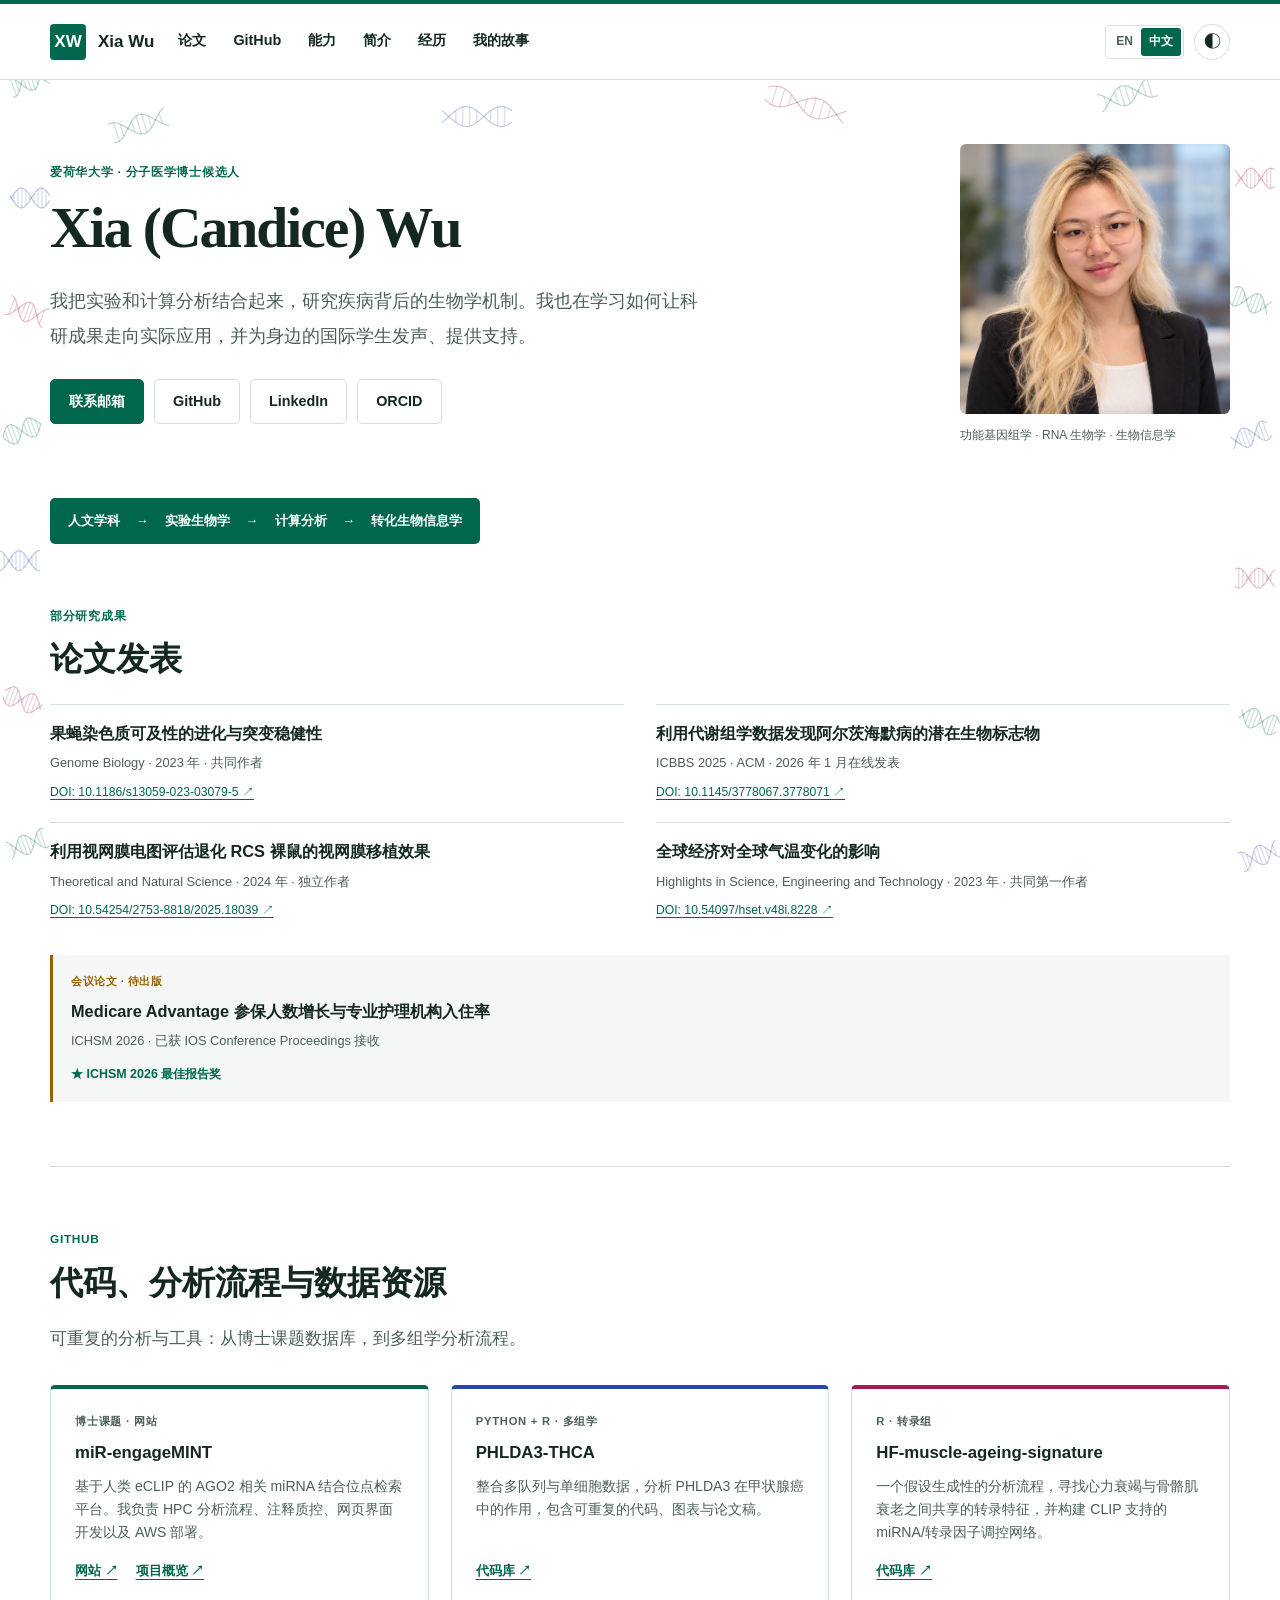
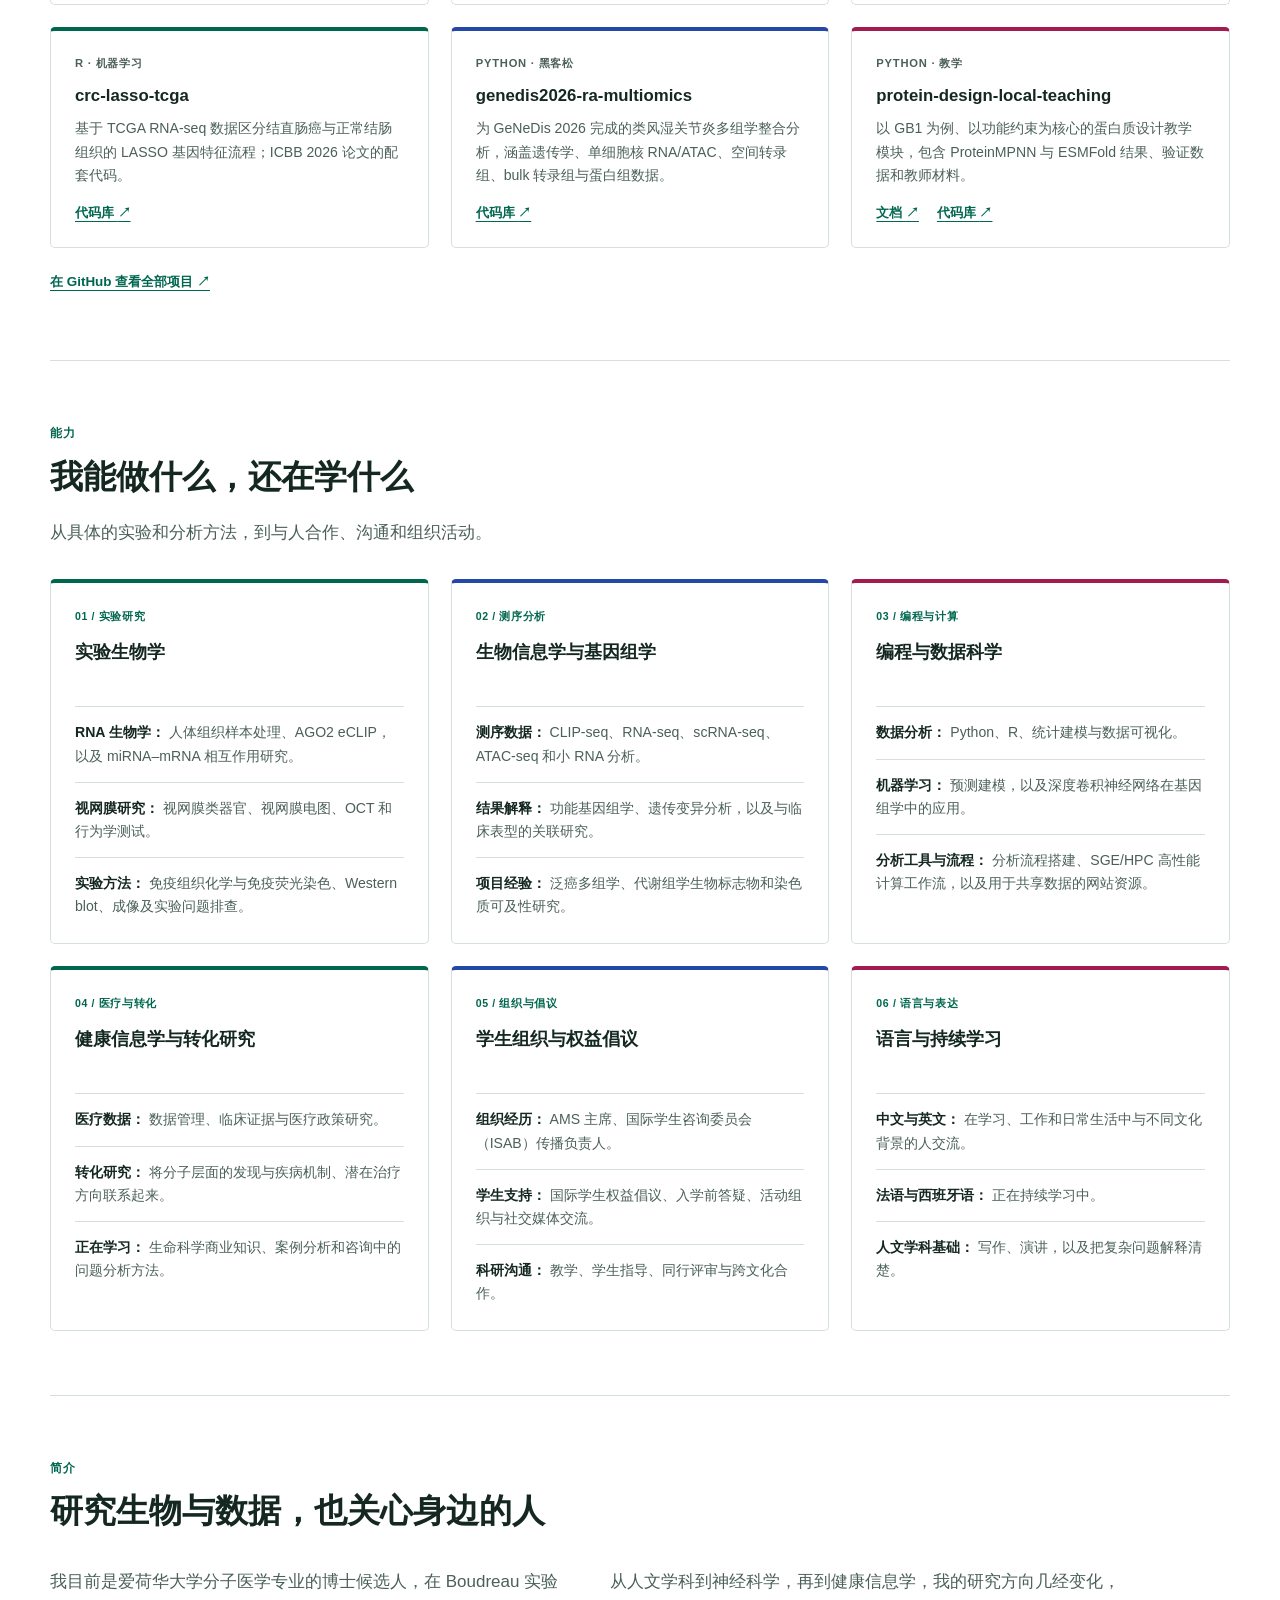
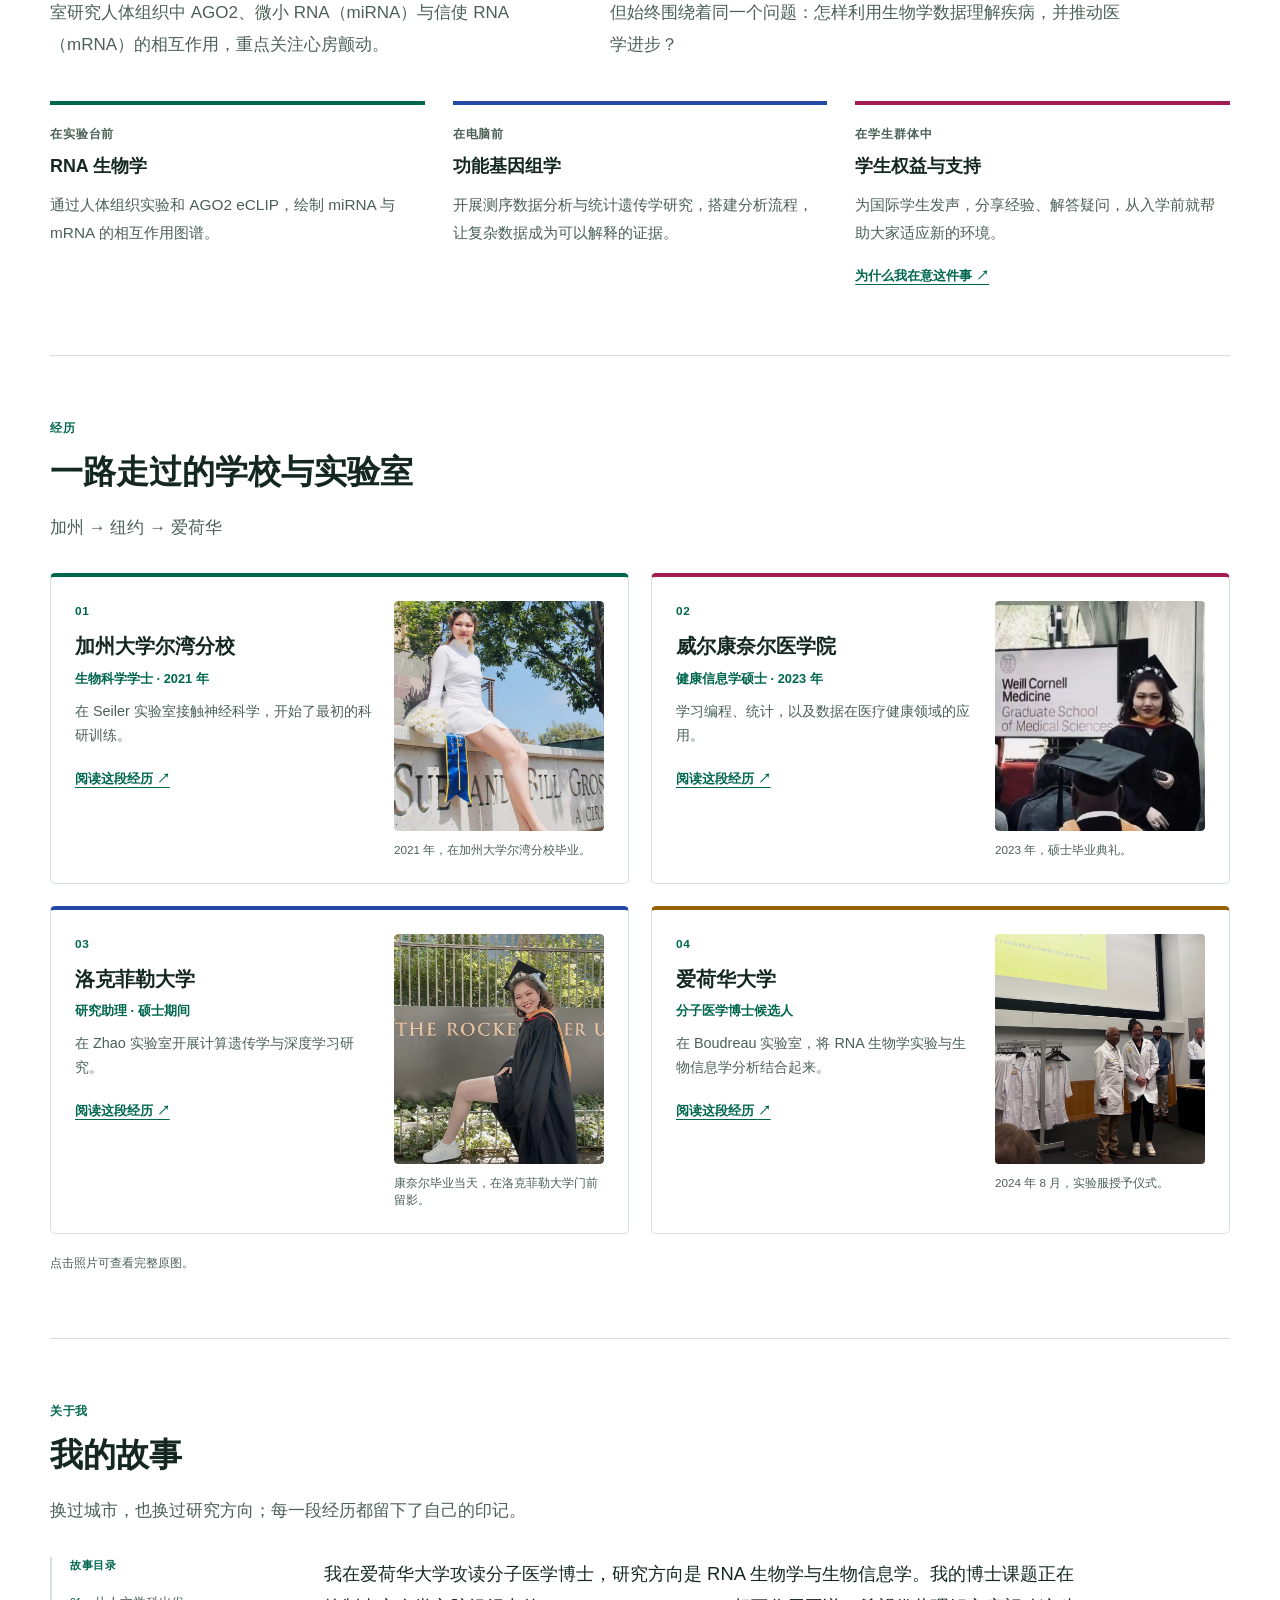
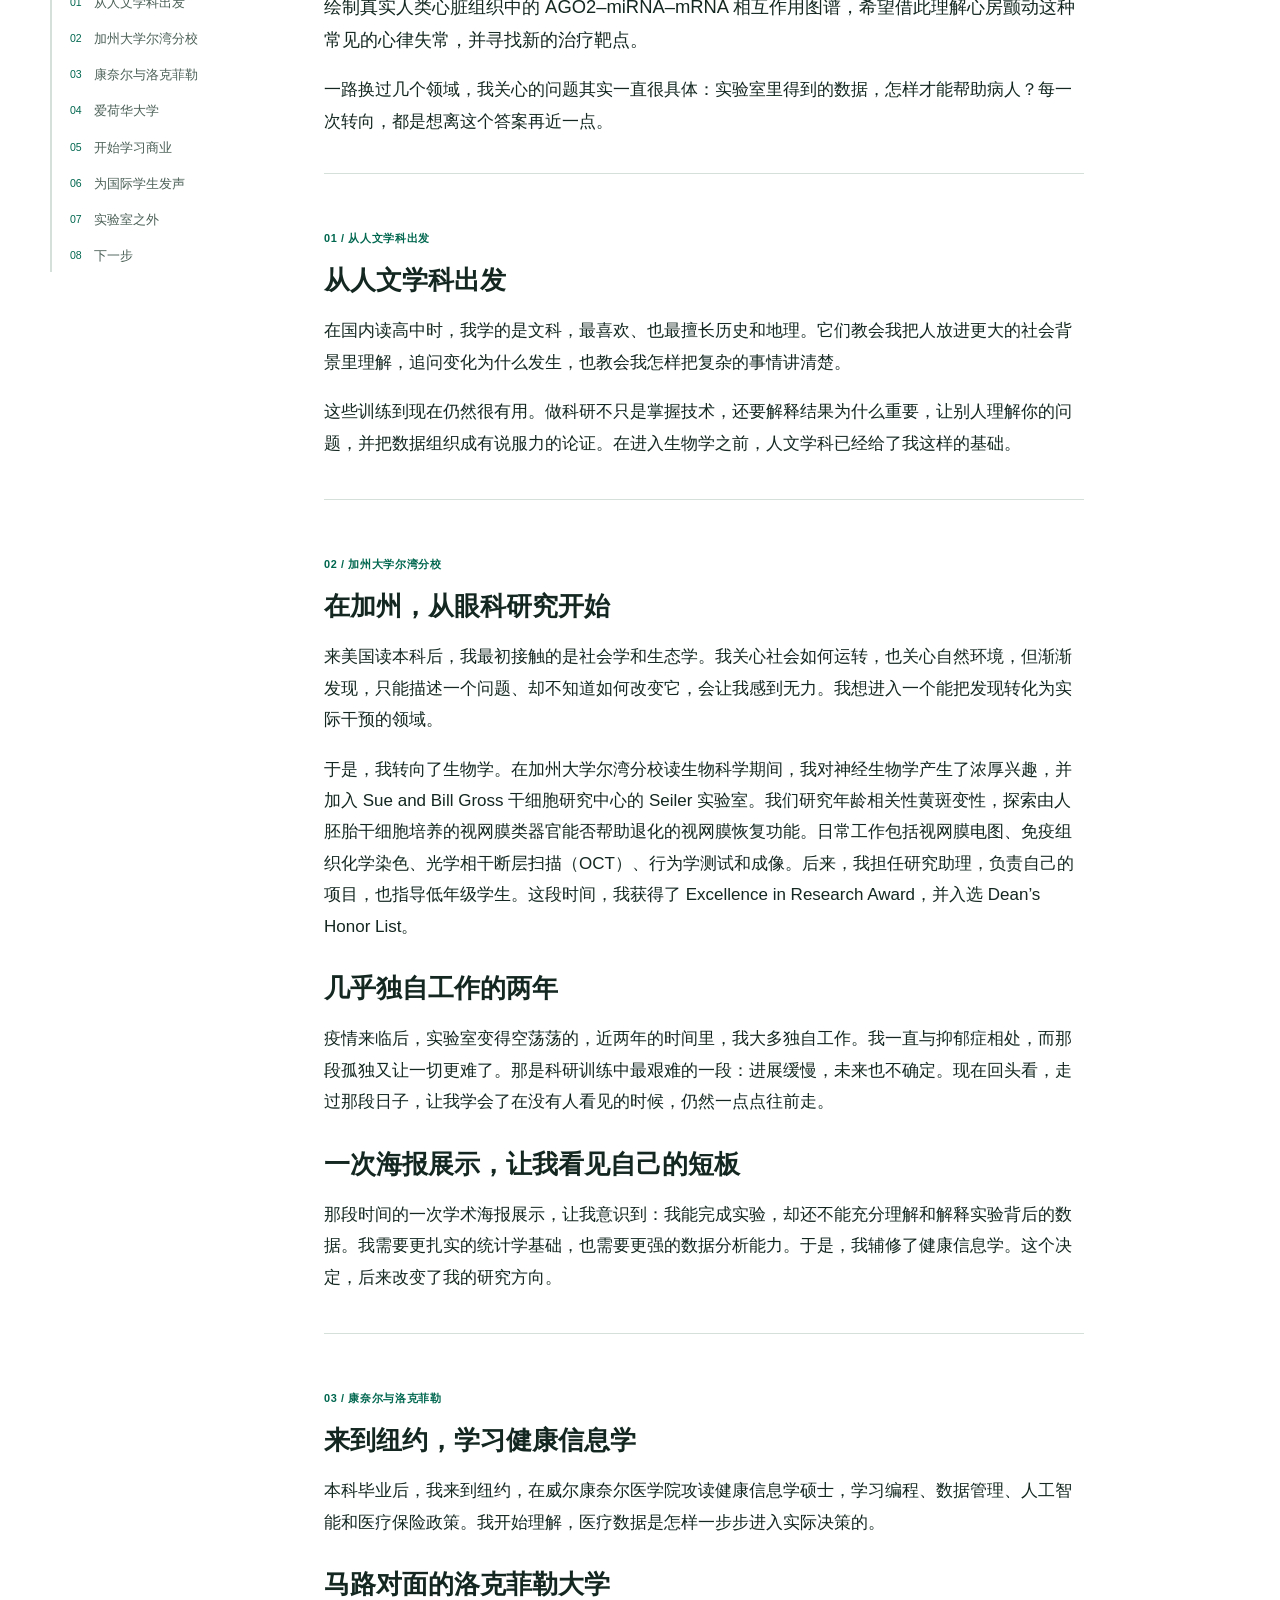
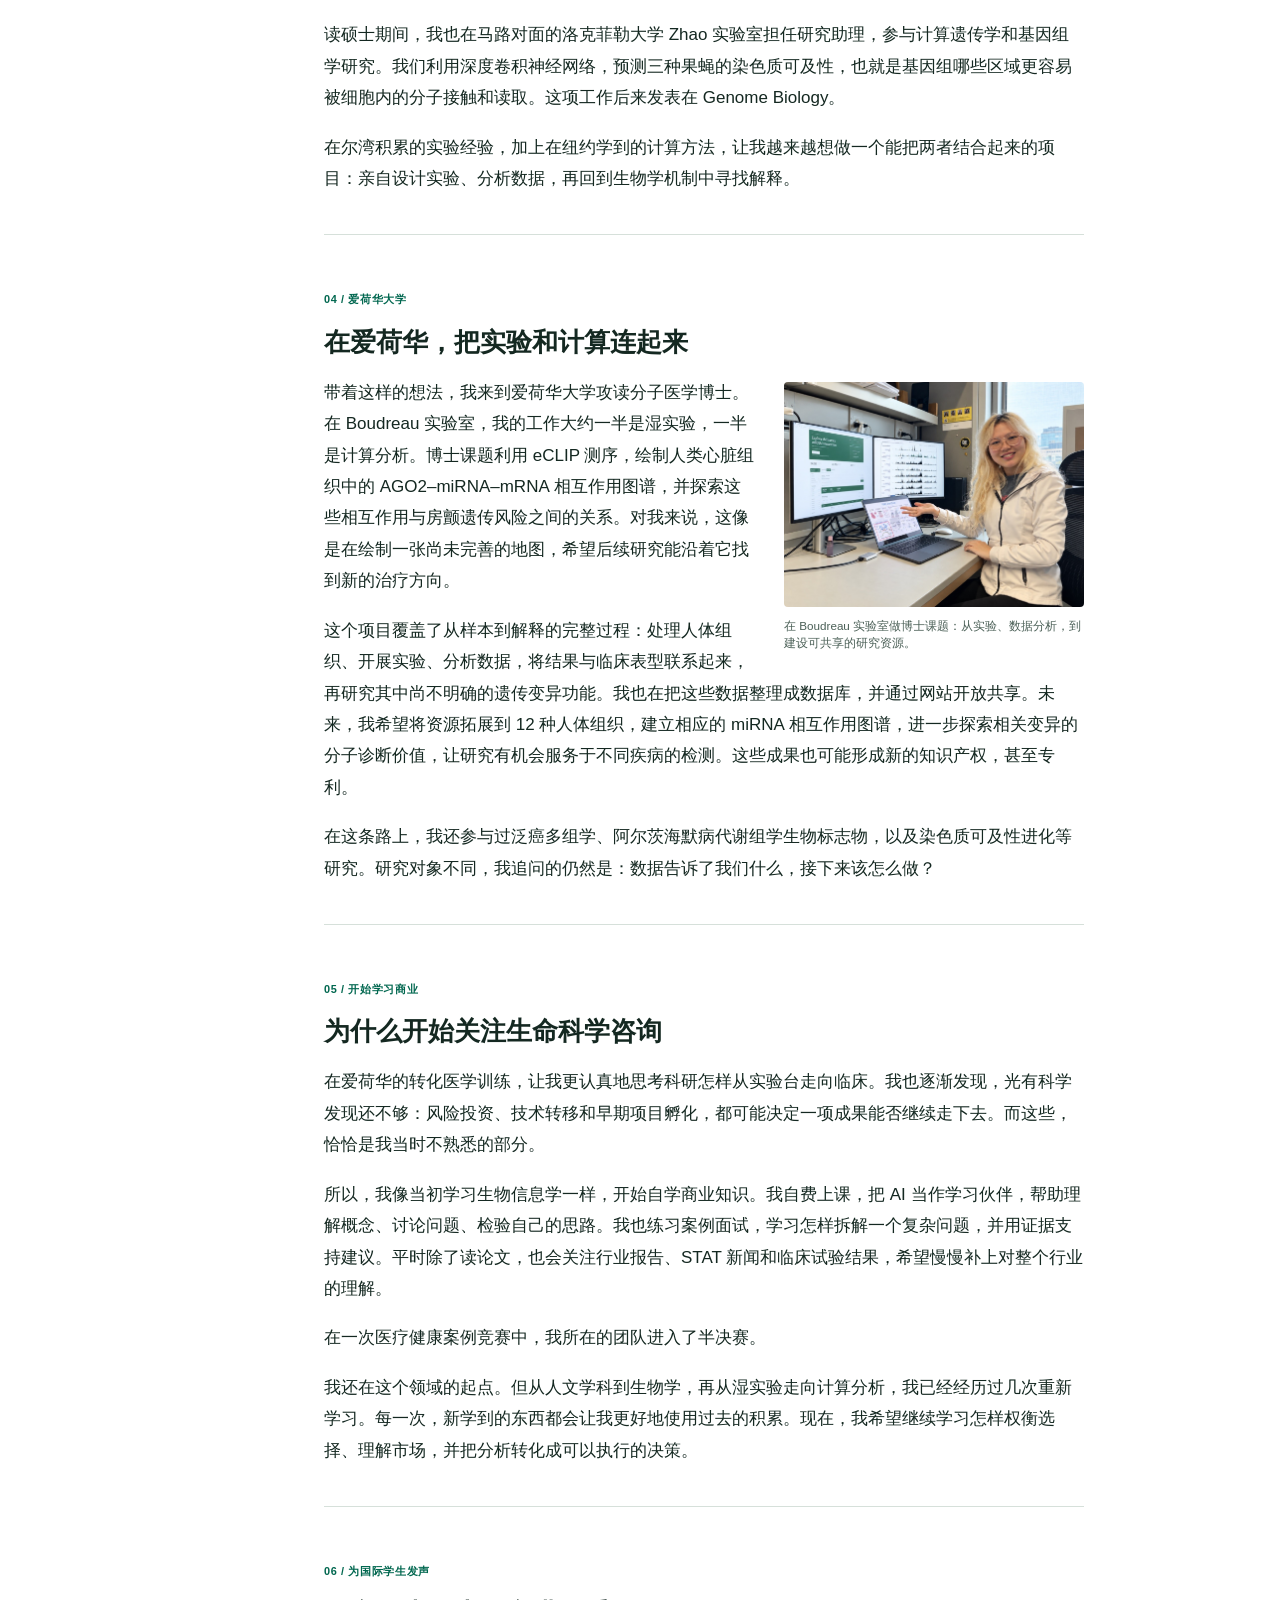
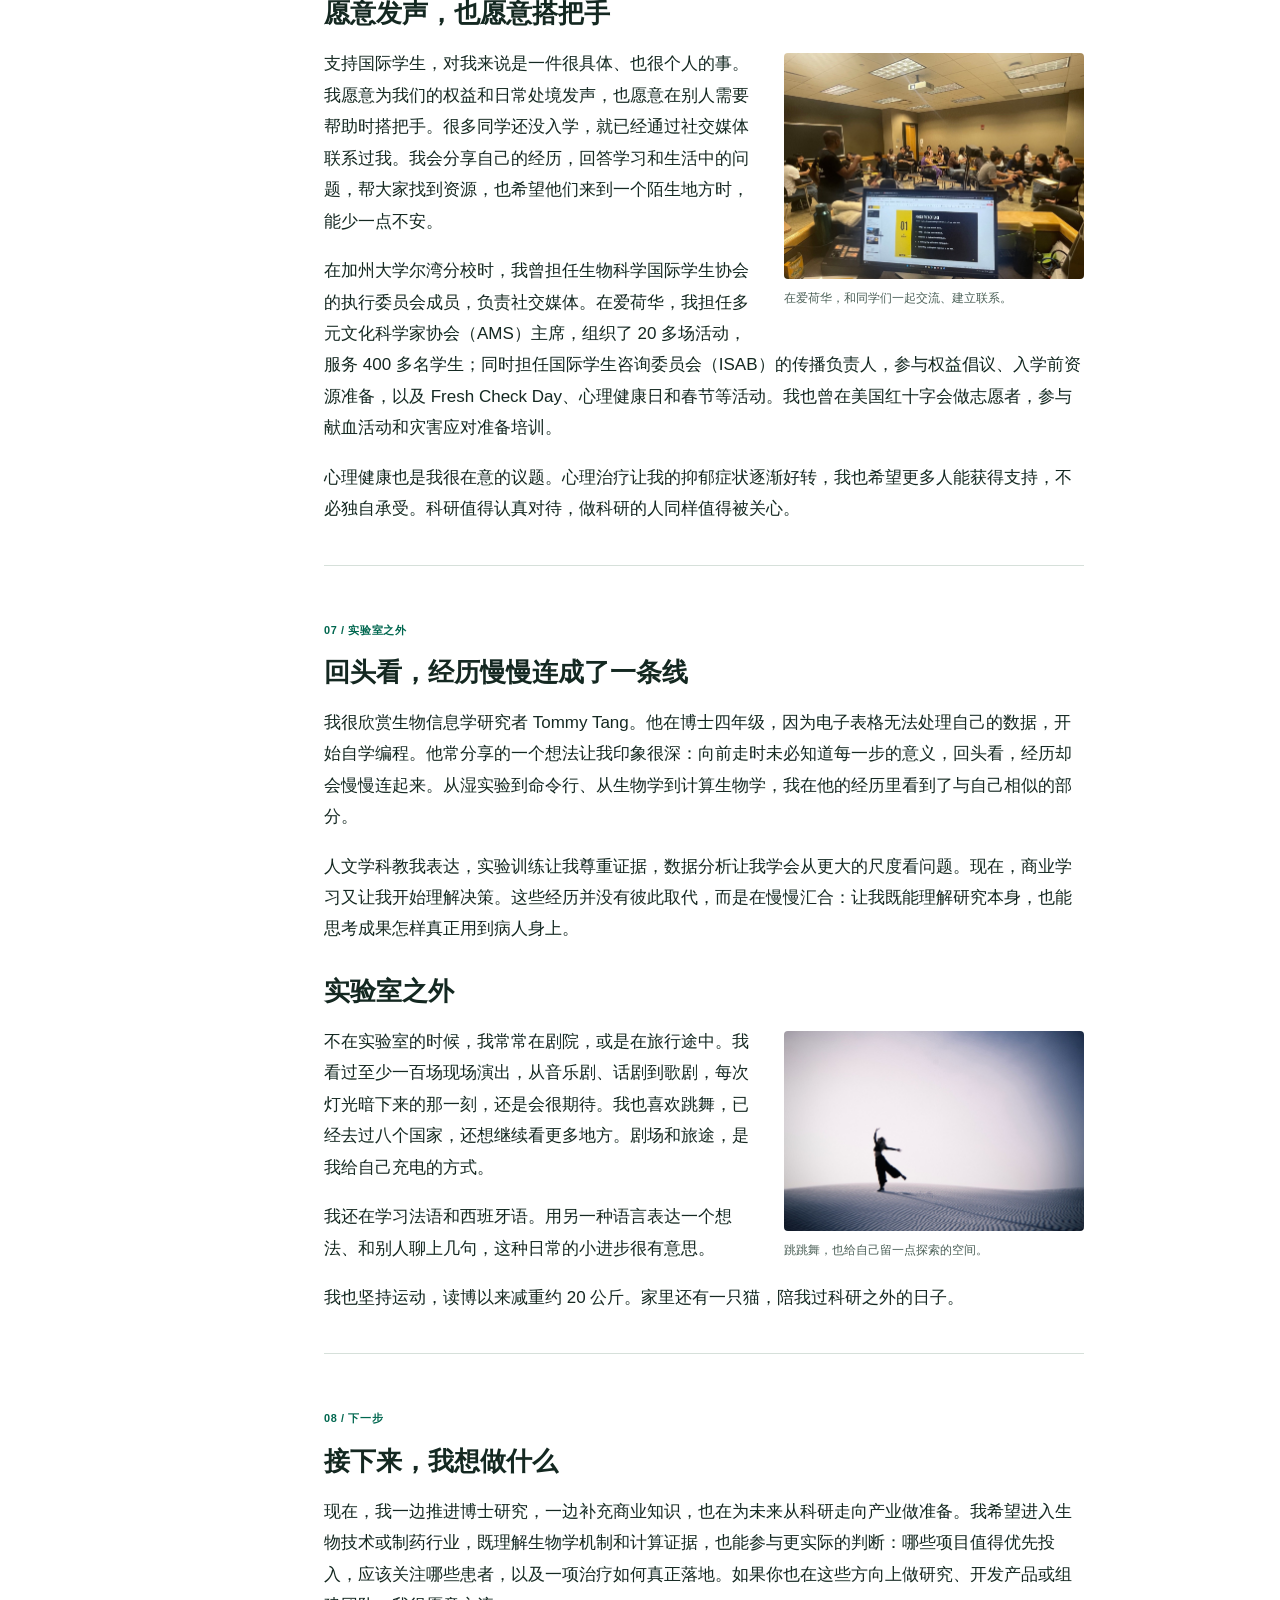
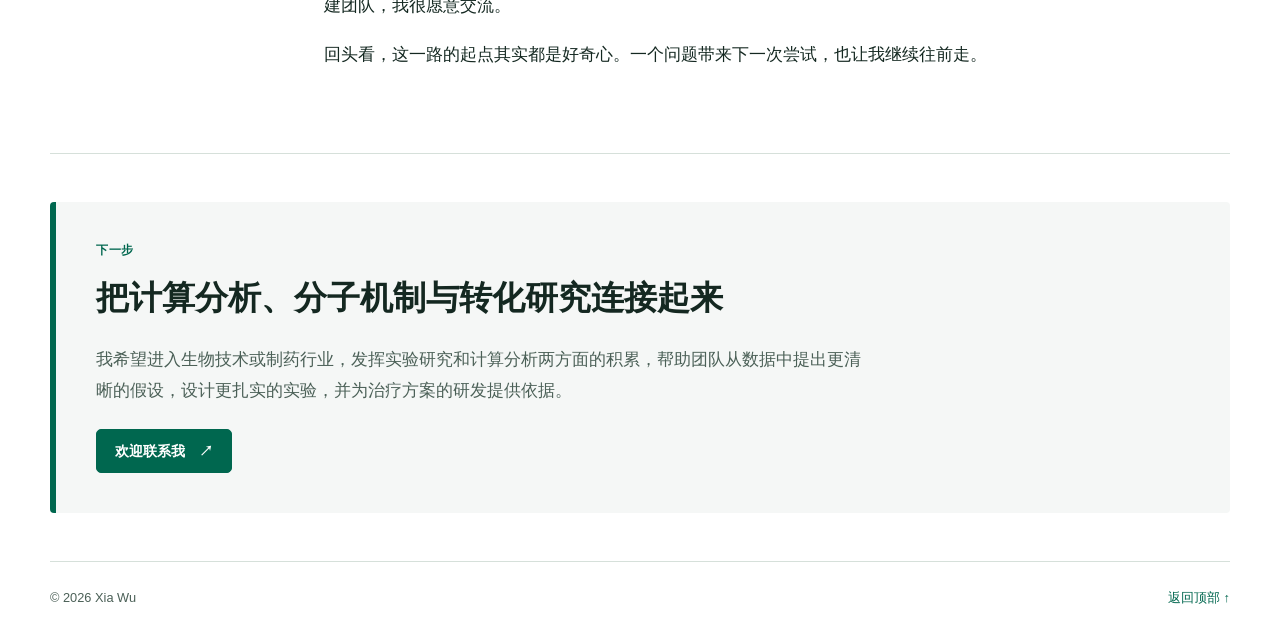
==== commit c811cc18: "Add retinal ERG and ESETEP 2023 papers and the ICHSM Best Presentation award List the 2024 Theoretic" ====
--- a/zh.html
+++ b/zh.html
@@ -11,7 +11,7 @@
     <link rel="alternate" hreflang="zh-CN" href="https://candicewu0515.github.io/zh.html" />
     <link rel="alternate" hreflang="x-default" href="https://candicewu0515.github.io/" />
     <script src="language.js?v=20261028-lang"></script>
-    <link rel="stylesheet" href="styles.css?v=20261030-order" />
+    <link rel="stylesheet" href="styles.css?v=20261030-pubs" />
   </head>
   <body>
     <canvas id="dna-field" aria-hidden="true"></canvas>
@@ -79,11 +79,22 @@
             <p>ICBBS 2025 · ACM · 2026 年 1 月在线发表</p>
             <a class="publication-doi" href="https://doi.org/10.1145/3778067.3778071" target="_blank" rel="noopener">DOI: 10.1145/3778067.3778071 ↗</a>
           </article>
+          <article>
+            <h3><a href="https://doi.org/10.54254/2753-8818/2025.18039" target="_blank" rel="noopener">利用视网膜电图评估退化 RCS 裸鼠的视网膜移植效果</a></h3>
+            <p>Theoretical and Natural Science · 2024 年 · 独立作者</p>
+            <a class="publication-doi" href="https://doi.org/10.54254/2753-8818/2025.18039" target="_blank" rel="noopener">DOI: 10.54254/2753-8818/2025.18039 ↗</a>
+          </article>
+          <article>
+            <h3><a href="https://doi.org/10.54097/hset.v48i.8228" target="_blank" rel="noopener">全球经济对全球气温变化的影响</a></h3>
+            <p>Highlights in Science, Engineering and Technology · 2023 年 · 共同第一作者</p>
+            <a class="publication-doi" href="https://doi.org/10.54097/hset.v48i.8228" target="_blank" rel="noopener">DOI: 10.54097/hset.v48i.8228 ↗</a>
+          </article>
         </div>
         <div class="forthcoming-publication">
           <p class="publication-status">会议论文 · 待出版</p>
           <h3>Medicare Advantage 参保人数增长与专业护理机构入住率</h3>
           <p>ICHSM 2026 · 已获 IOS Conference Proceedings 接收</p>
+          <p class="publication-award">ICHSM 2026 最佳报告奖</p>
         </div>
       </section>
       <section class="section code-section" id="github" aria-labelledby="github-heading">
--- a/styles.css
+++ b/styles.css
@@ -135,8 +135,10 @@
 .publication-list article { padding: 16px 0; border-top: 1px solid var(--line); }
 .publication-list h3, .forthcoming-publication h3 { font-size: 1.02rem; line-height: 1.5; }
 .publication-list h3 a:hover { color: var(--teal); text-decoration: underline; text-underline-offset: 3px; }
-.publication-list p, .forthcoming-publication > p:last-child { color: var(--muted); font-size: .8rem; margin: 6px 0 0; }
+.publication-list p, .forthcoming-publication > h3 + p { color: var(--muted); font-size: .8rem; margin: 6px 0 0; }
 .publication-doi { display: inline-block; margin-top: 4px; color: var(--teal); font-size: .76rem; overflow-wrap: anywhere; text-decoration: underline; text-underline-offset: 3px; }
+.publication-award { margin: 10px 0 0; color: var(--teal); font-size: .78rem; font-weight: 750; }
+.publication-award::before { content: "★ "; }
 .forthcoming-publication { margin-top: 14px; padding: 16px 18px; background: var(--paper); border-left: 3px solid var(--amber); }
 .publication-status { margin: 0 0 8px; color: var(--amber); font-size: .68rem; font-weight: 750; letter-spacing: .05em; text-transform: uppercase; }
 .code-grid { display: grid; grid-template-columns: repeat(3, minmax(0, 1fr)); gap: 22px; }
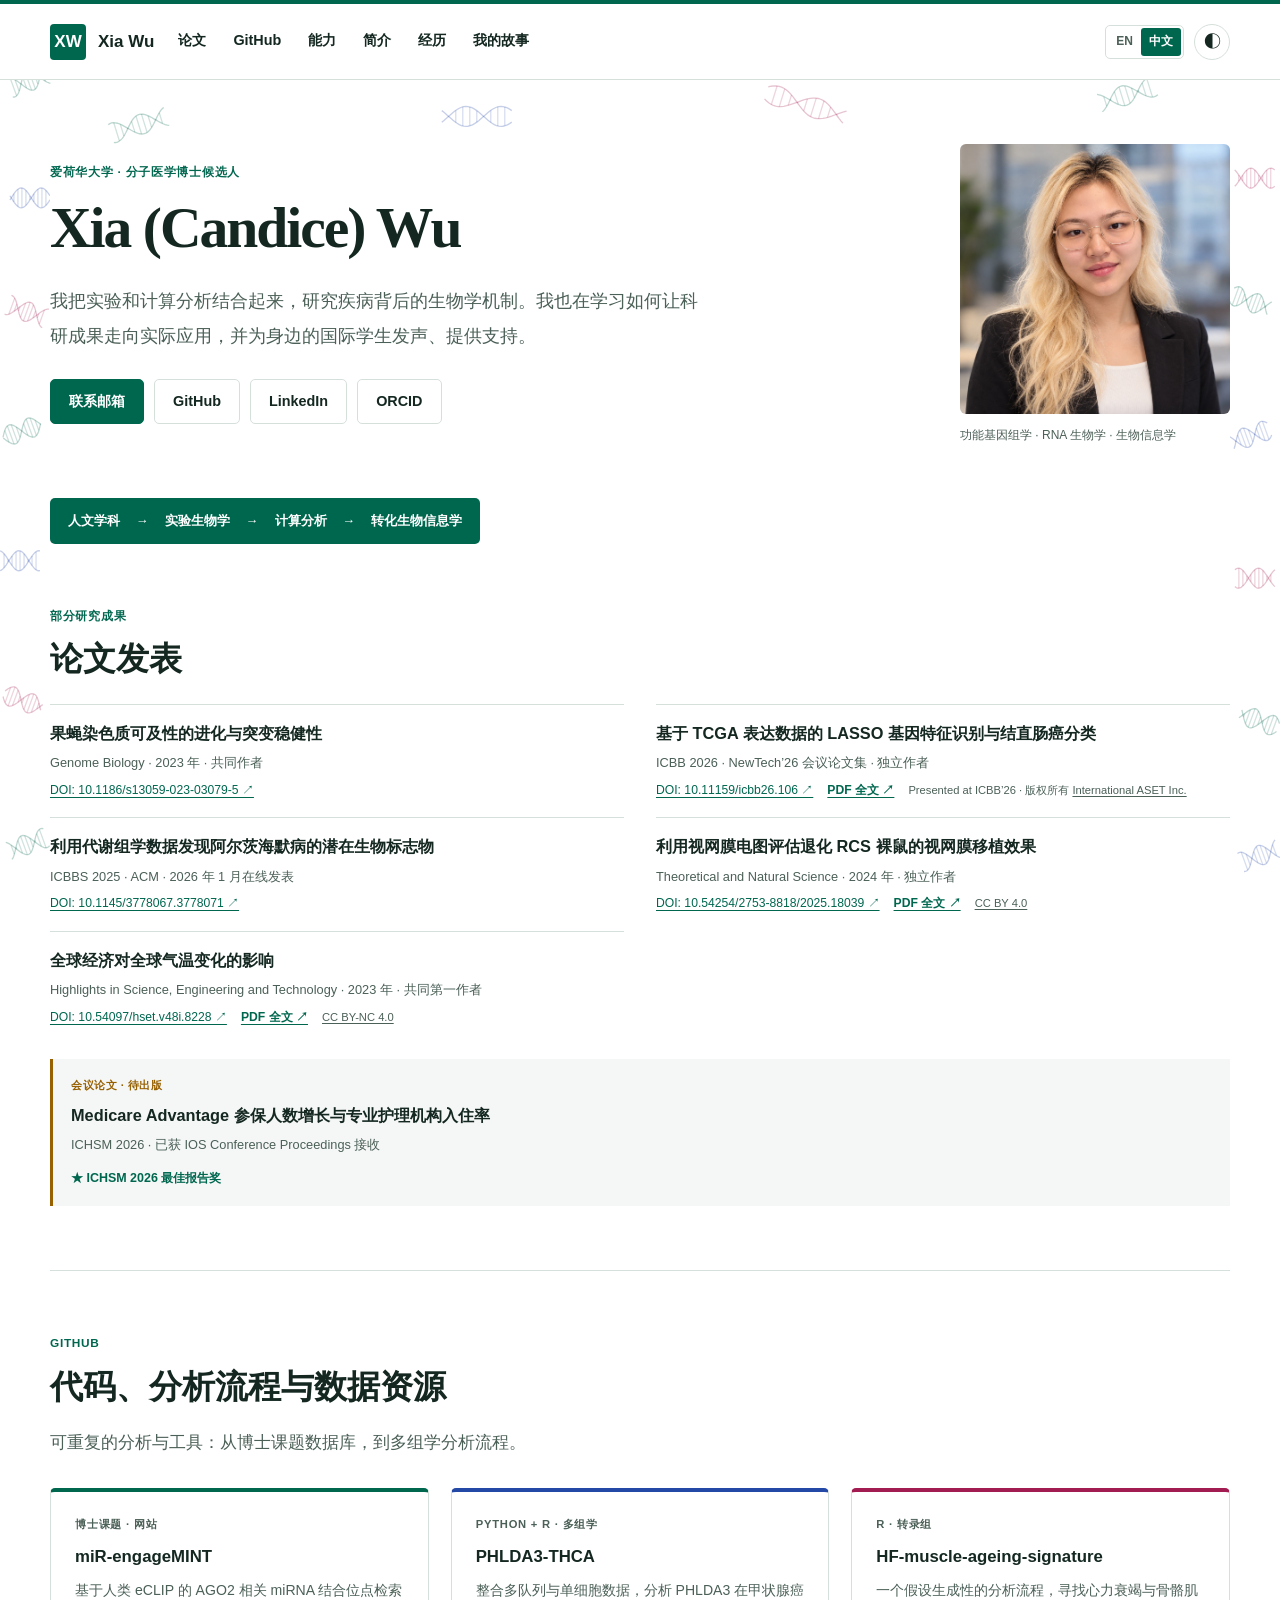
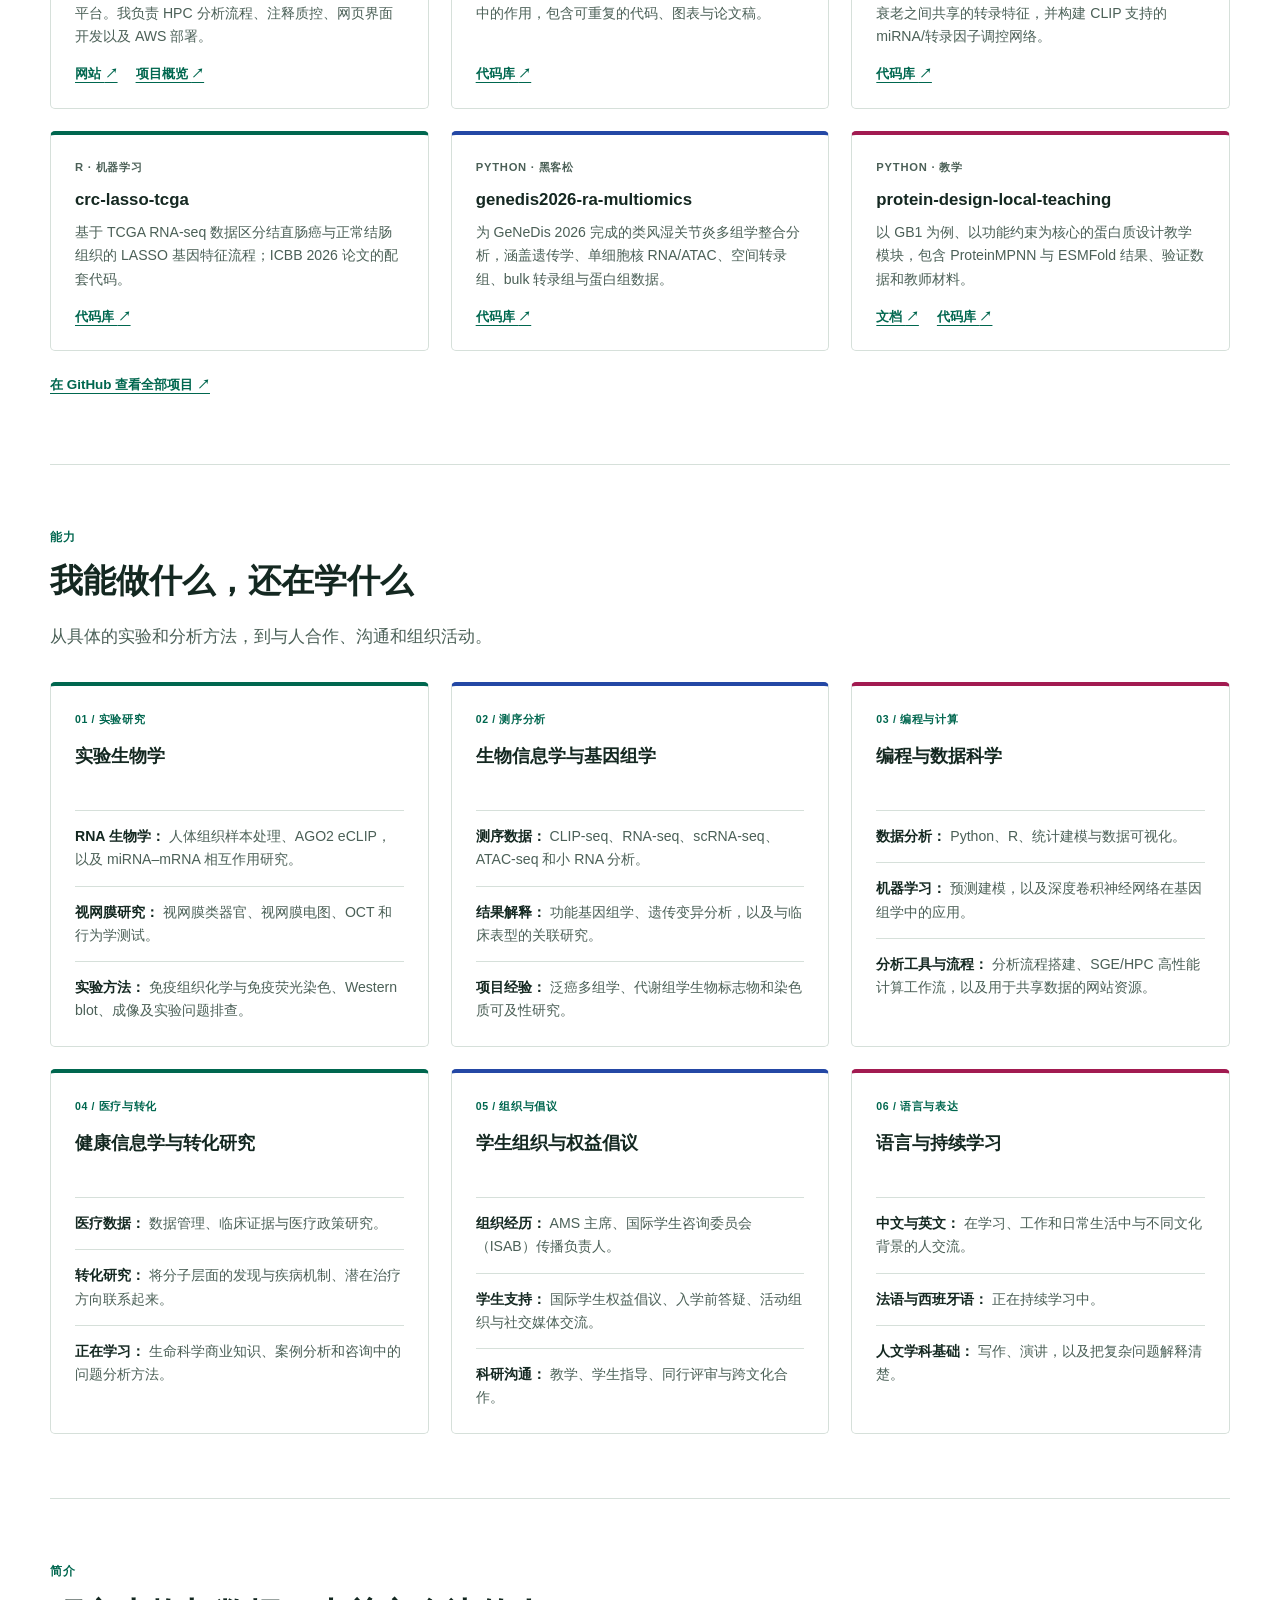
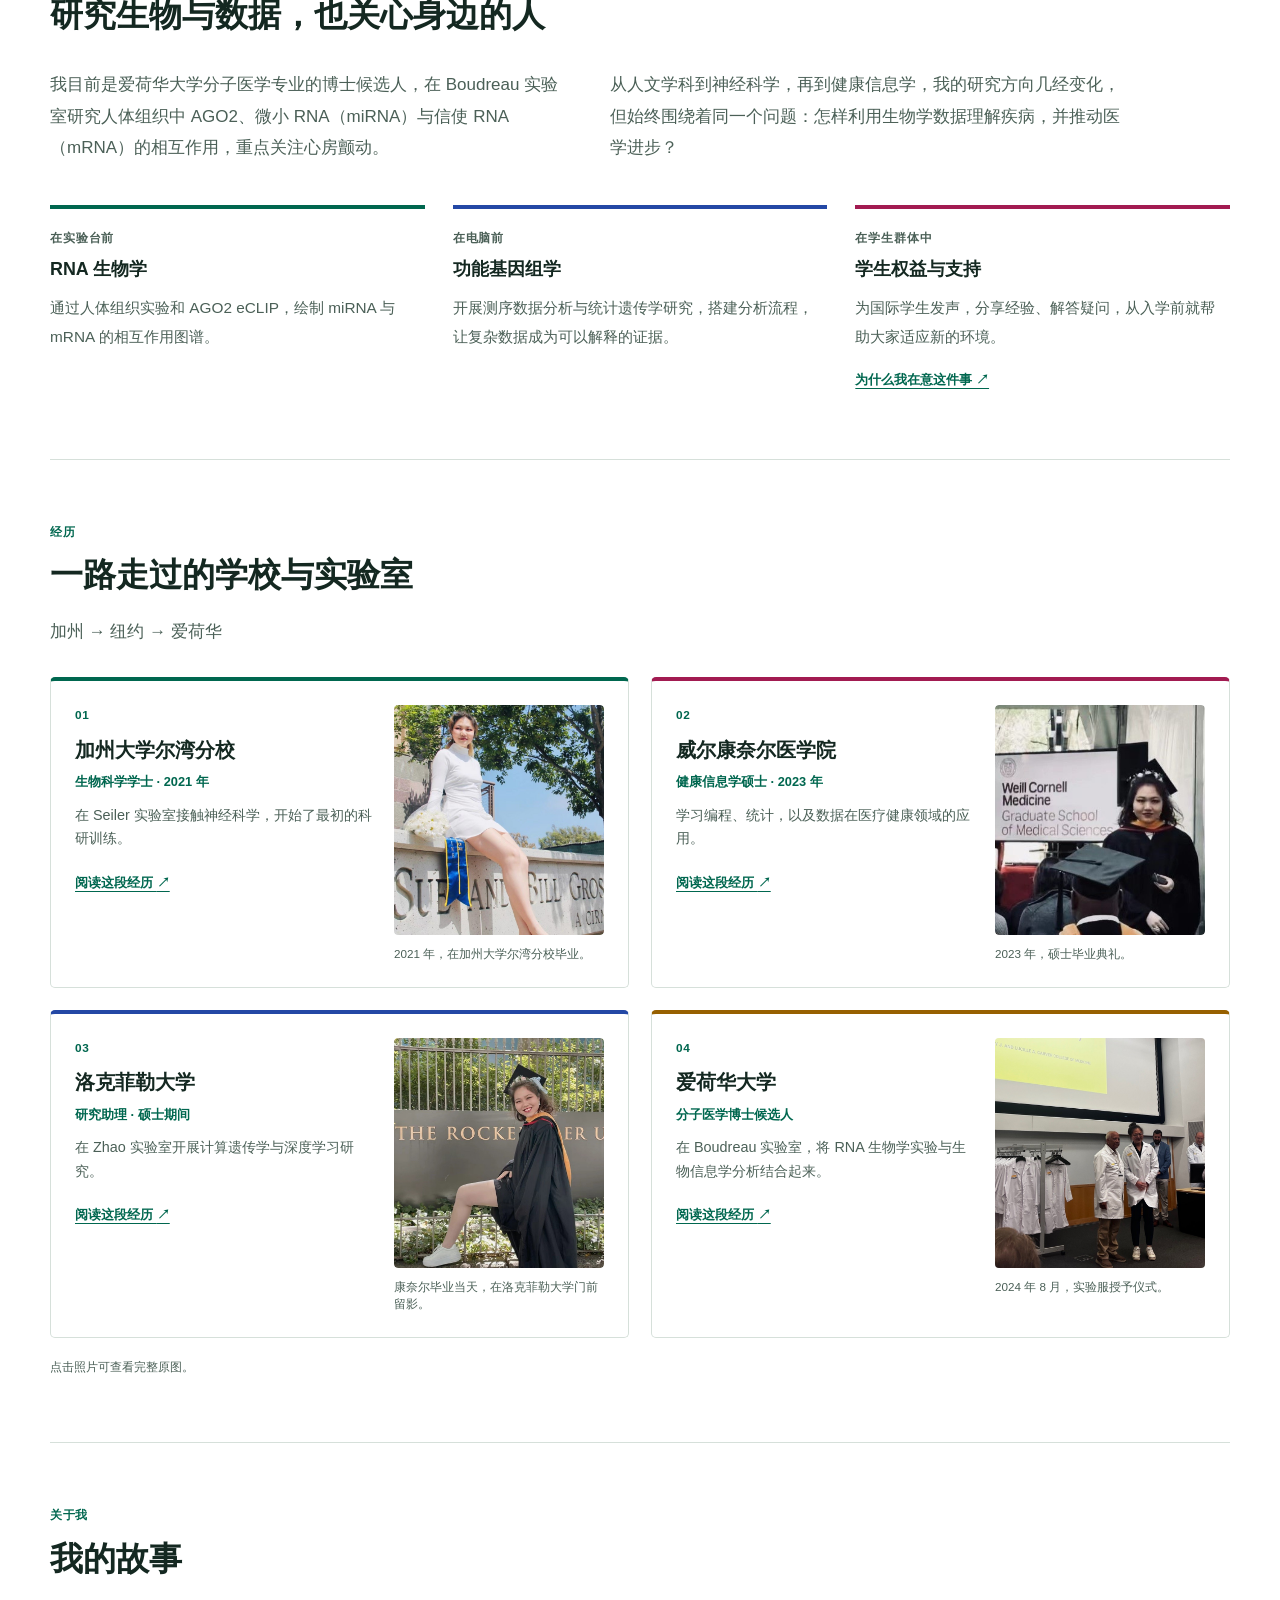
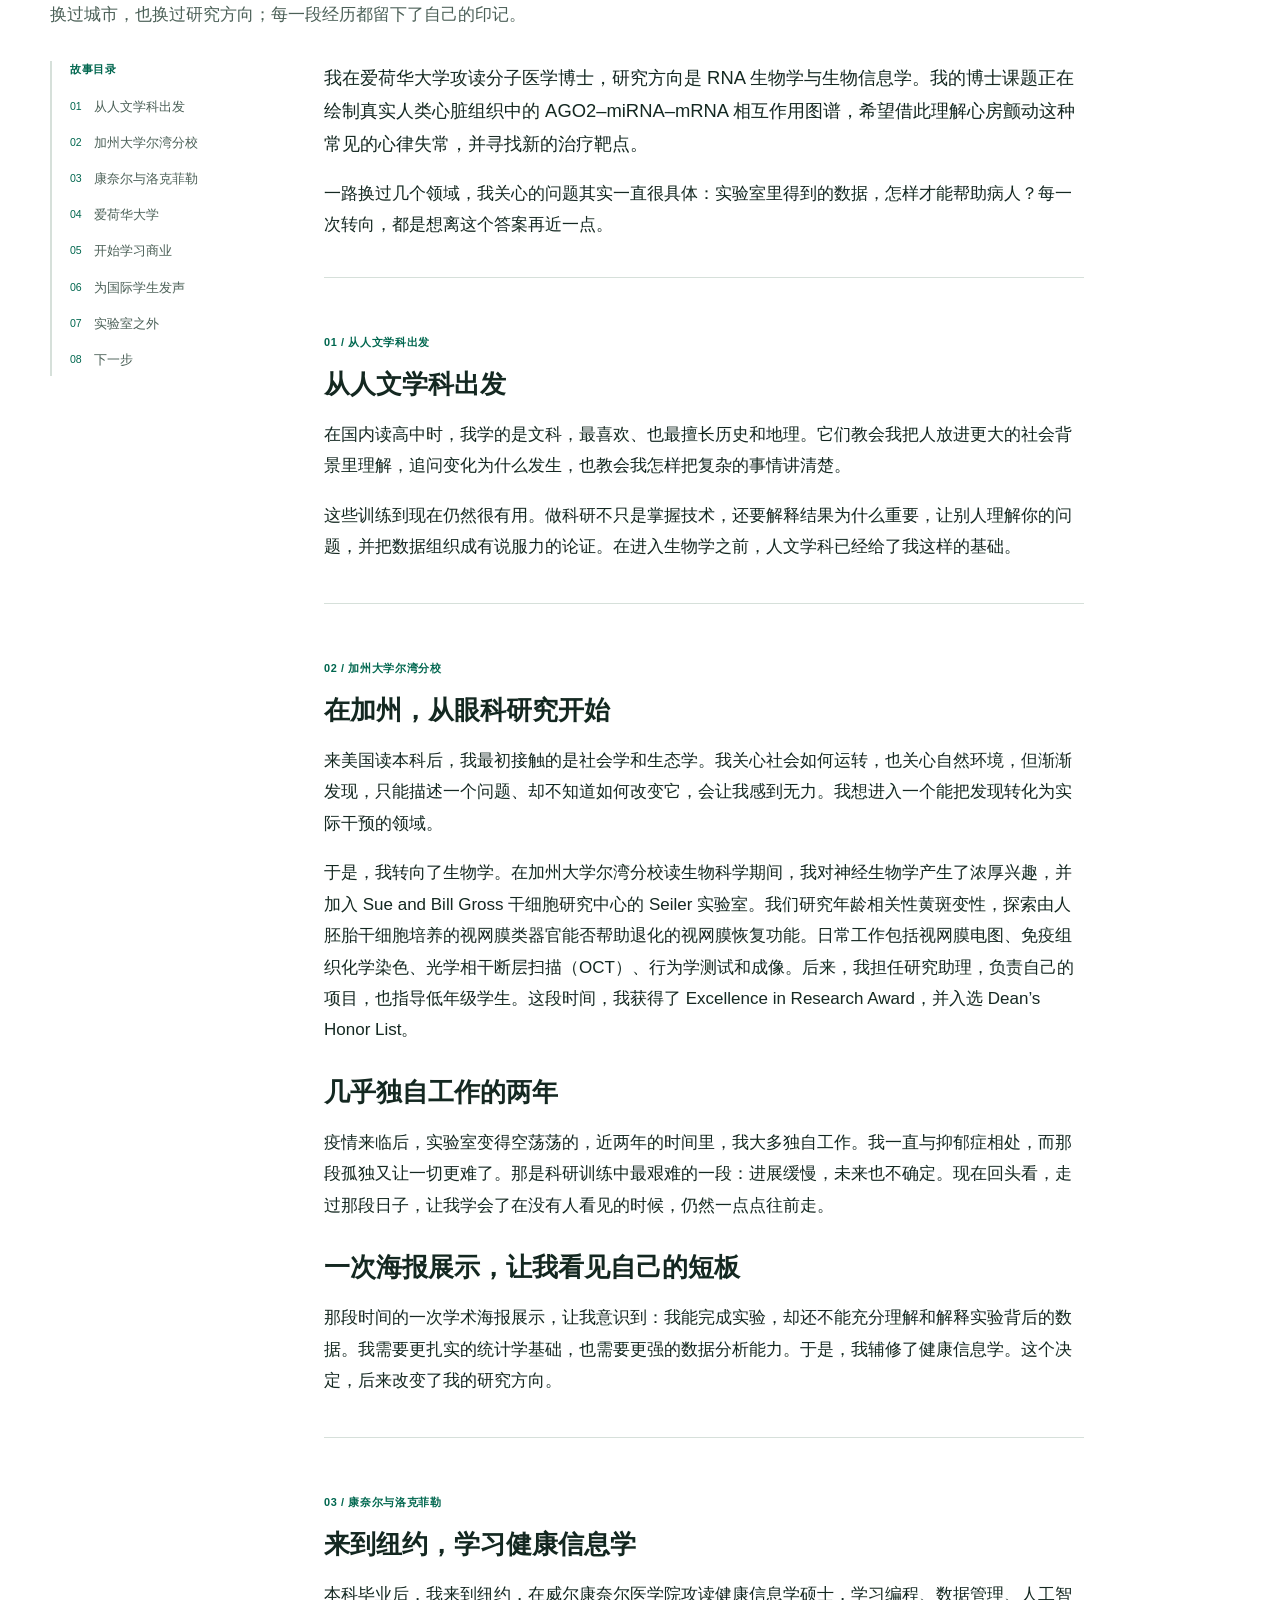
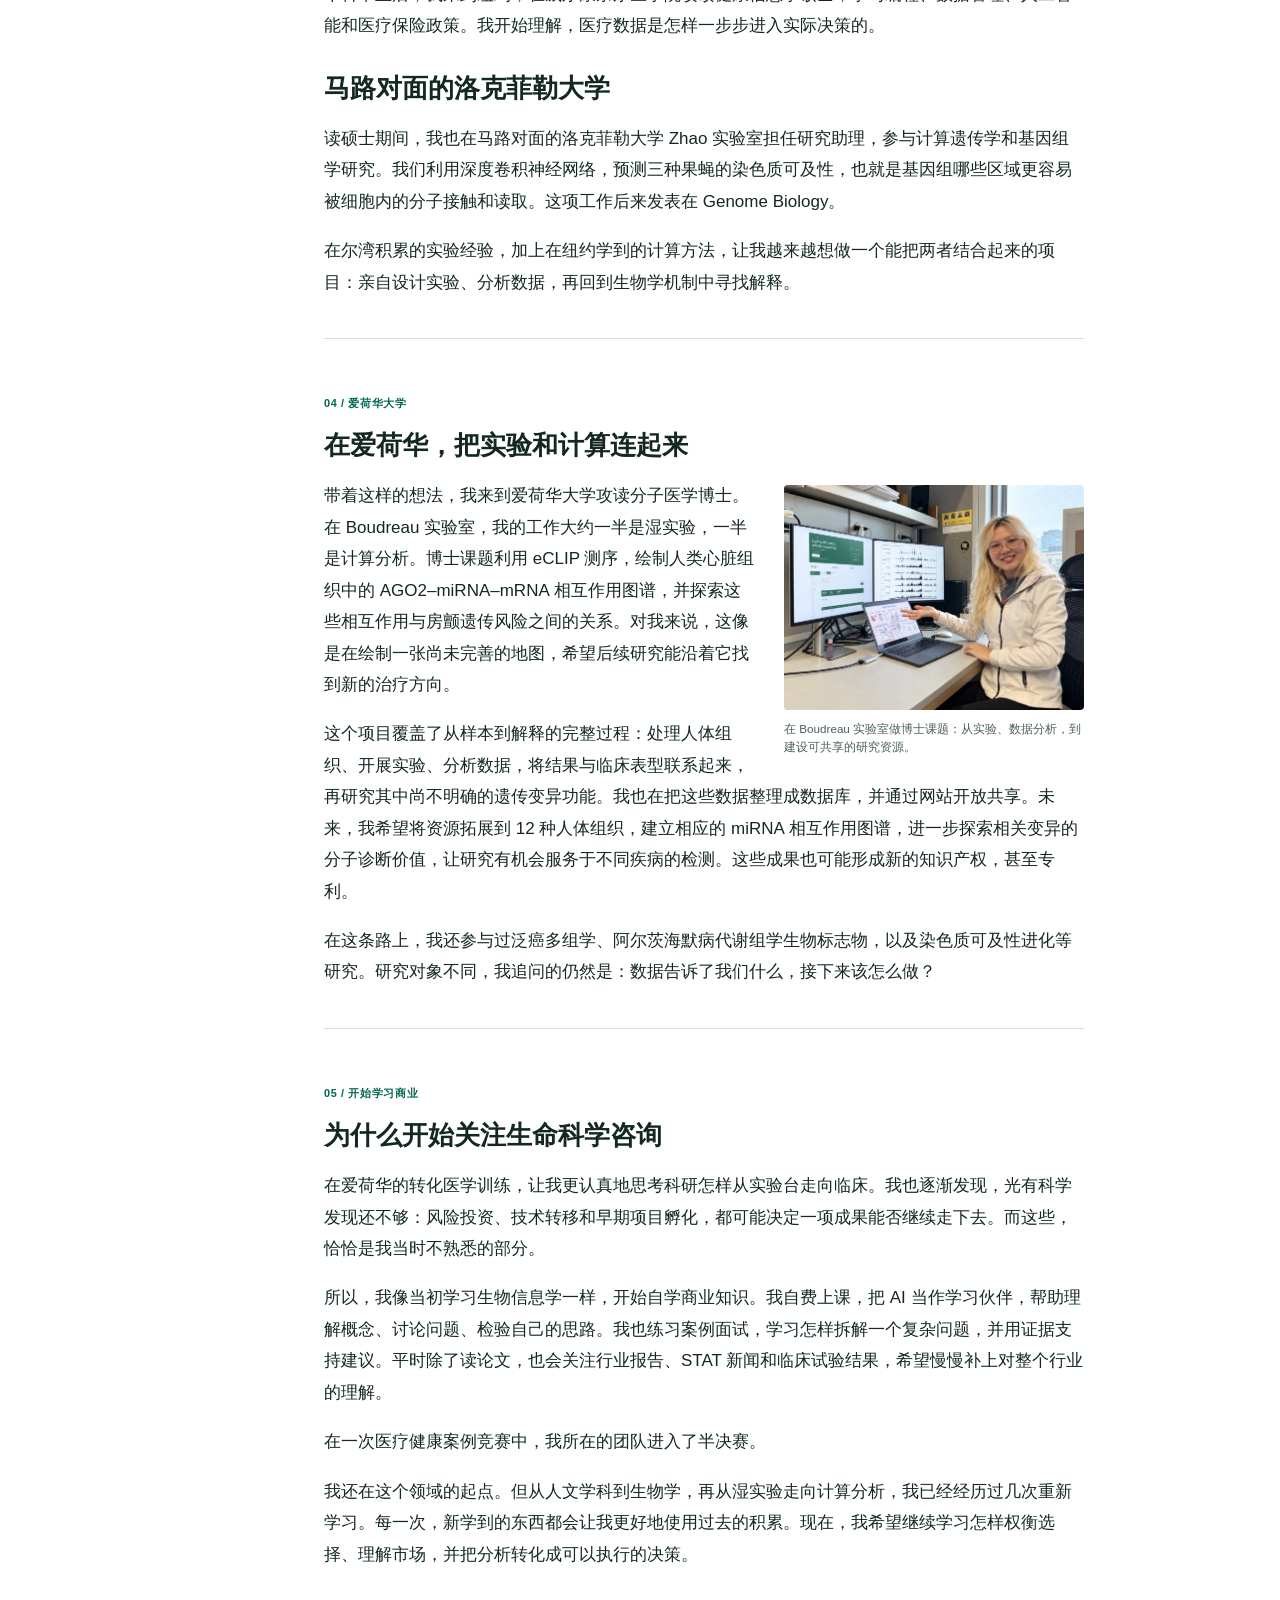
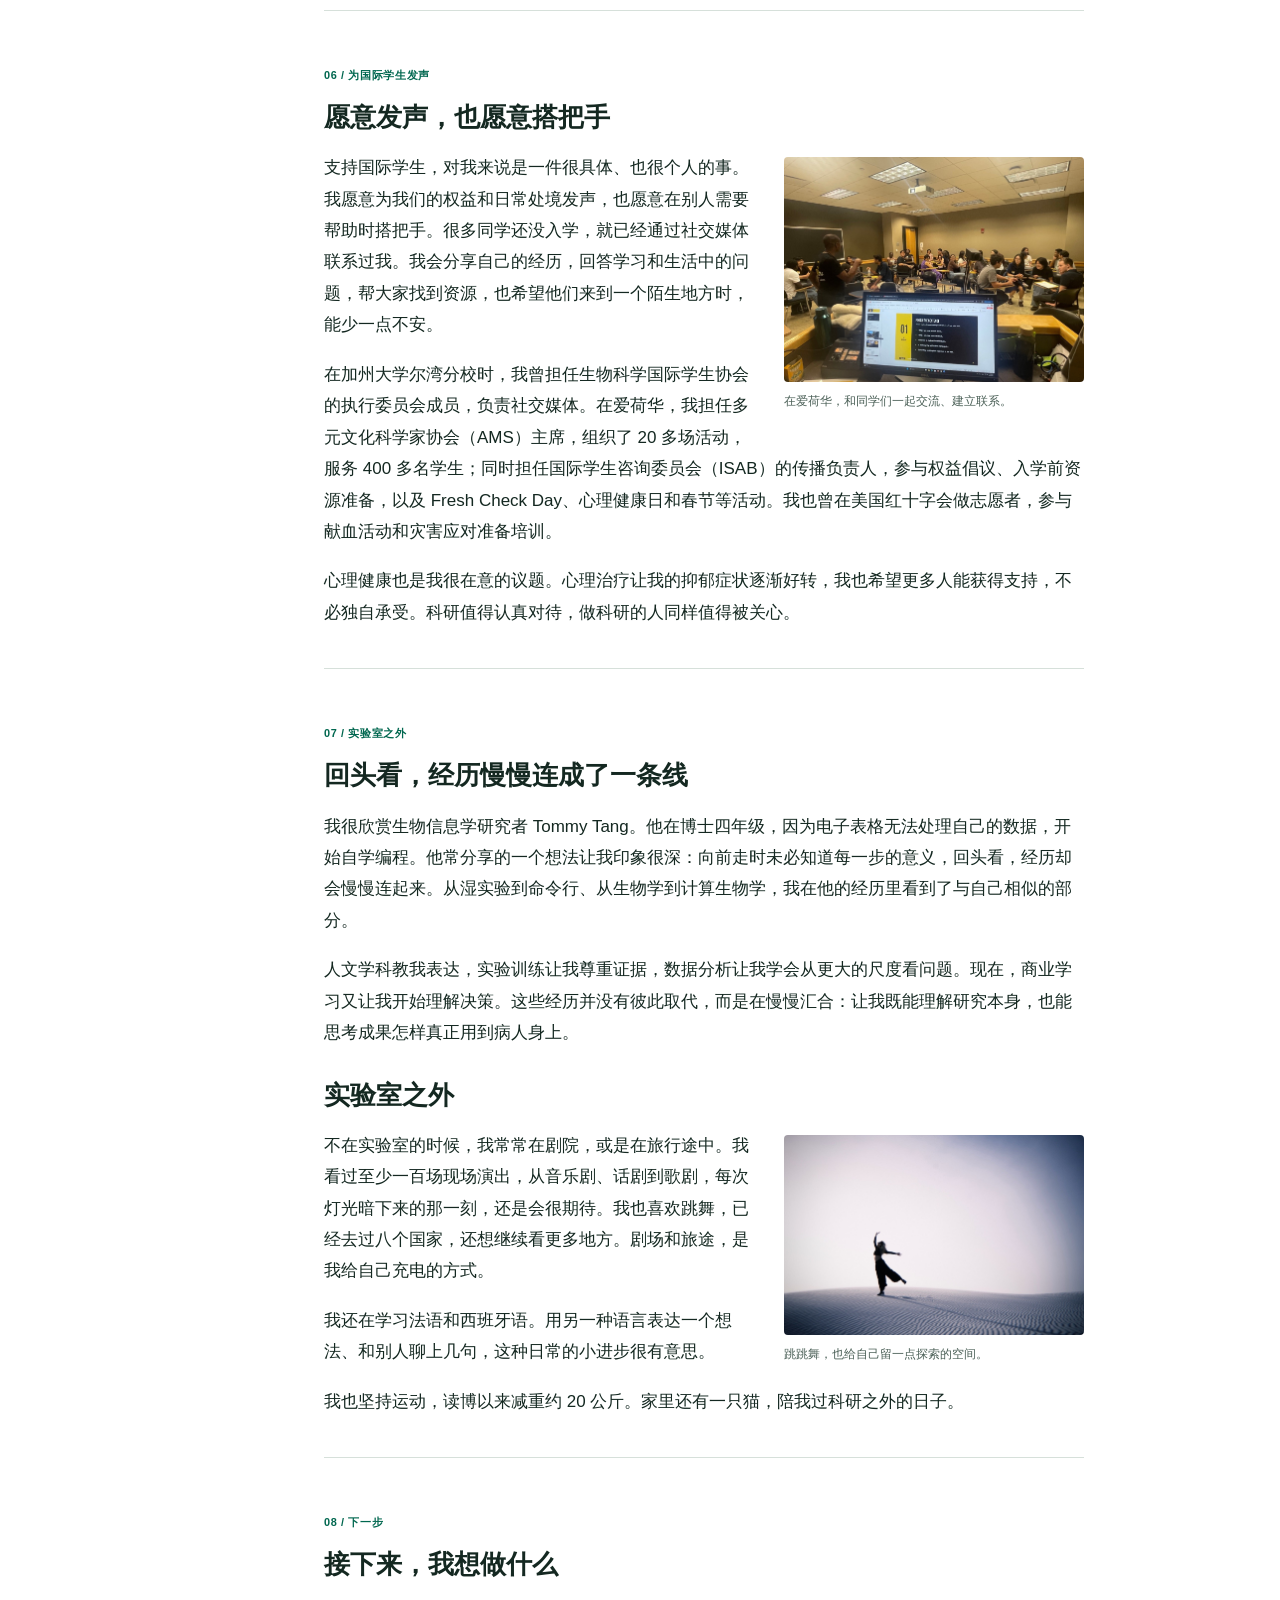
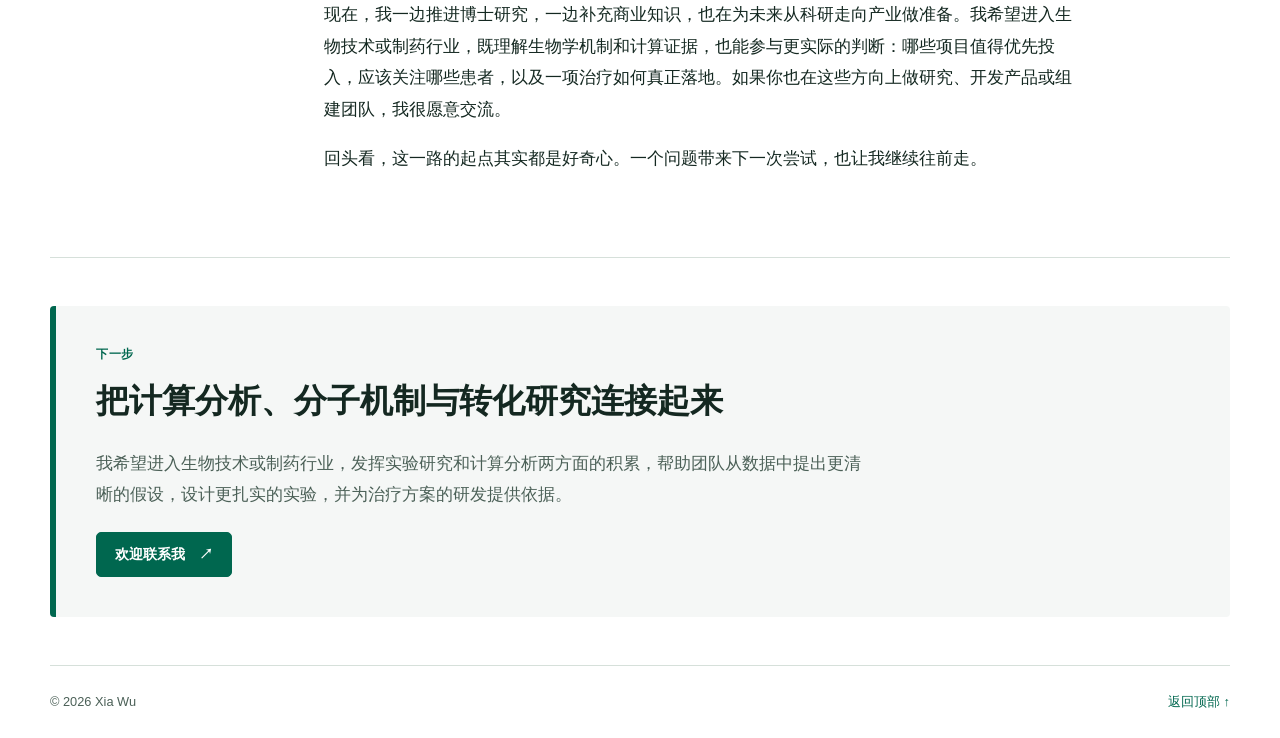
==== commit 1fa0d2b8: "Host paper PDFs for Google Scholar and add the ICBB 2026 paper Scholar has only citation records for" ====
--- a/zh.html
+++ b/zh.html
@@ -11,7 +11,7 @@
     <link rel="alternate" hreflang="zh-CN" href="https://candicewu0515.github.io/zh.html" />
     <link rel="alternate" hreflang="x-default" href="https://candicewu0515.github.io/" />
     <script src="language.js?v=20261028-lang"></script>
-    <link rel="stylesheet" href="styles.css?v=20261030-pubs" />
+    <link rel="stylesheet" href="styles.css?v=20261030-pdfs" />
   </head>
   <body>
     <canvas id="dna-field" aria-hidden="true"></canvas>
@@ -72,22 +72,43 @@
           <article>
             <h3><a href="https://doi.org/10.1186/s13059-023-03079-5" target="_blank" rel="noopener">果蝇染色质可及性的进化与突变稳健性</a></h3>
             <p>Genome Biology · 2023 年 · 共同作者</p>
-            <a class="publication-doi" href="https://doi.org/10.1186/s13059-023-03079-5" target="_blank" rel="noopener">DOI: 10.1186/s13059-023-03079-5 ↗</a>
+            <div class="publication-links">
+              <a class="publication-doi" href="https://doi.org/10.1186/s13059-023-03079-5" target="_blank" rel="noopener">DOI: 10.1186/s13059-023-03079-5 ↗</a>
+            </div>
+          </article>
+          <article>
+            <h3><a href="https://doi.org/10.11159/icbb26.106" target="_blank" rel="noopener">基于 TCGA 表达数据的 LASSO 基因特征识别与结直肠癌分类</a></h3>
+            <p>ICBB 2026 · NewTech’26 会议论文集 · 独立作者</p>
+            <div class="publication-links">
+              <a class="publication-doi" href="https://doi.org/10.11159/icbb26.106" target="_blank" rel="noopener">DOI: 10.11159/icbb26.106 ↗</a>
+              <a class="publication-pdf" href="papers/wu-2026-icbb-lasso-colorectal-cancer.pdf" target="_blank" rel="noopener">PDF 全文 ↗</a>
+              <span class="publication-license">Presented at ICBB’26 · 版权所有 <a href="https://www.international-aset.com" target="_blank" rel="noopener">International ASET Inc.</a></span>
+            </div>
           </article>
           <article>
             <h3><a href="https://doi.org/10.1145/3778067.3778071" target="_blank" rel="noopener">利用代谢组学数据发现阿尔茨海默病的潜在生物标志物</a></h3>
             <p>ICBBS 2025 · ACM · 2026 年 1 月在线发表</p>
-            <a class="publication-doi" href="https://doi.org/10.1145/3778067.3778071" target="_blank" rel="noopener">DOI: 10.1145/3778067.3778071 ↗</a>
+            <div class="publication-links">
+              <a class="publication-doi" href="https://doi.org/10.1145/3778067.3778071" target="_blank" rel="noopener">DOI: 10.1145/3778067.3778071 ↗</a>
+            </div>
           </article>
           <article>
             <h3><a href="https://doi.org/10.54254/2753-8818/2025.18039" target="_blank" rel="noopener">利用视网膜电图评估退化 RCS 裸鼠的视网膜移植效果</a></h3>
             <p>Theoretical and Natural Science · 2024 年 · 独立作者</p>
-            <a class="publication-doi" href="https://doi.org/10.54254/2753-8818/2025.18039" target="_blank" rel="noopener">DOI: 10.54254/2753-8818/2025.18039 ↗</a>
+            <div class="publication-links">
+              <a class="publication-doi" href="https://doi.org/10.54254/2753-8818/2025.18039" target="_blank" rel="noopener">DOI: 10.54254/2753-8818/2025.18039 ↗</a>
+              <a class="publication-pdf" href="papers/wu-2024-retinal-transplantation-erg.pdf" target="_blank" rel="noopener">PDF 全文 ↗</a>
+              <span class="publication-license"><a href="https://creativecommons.org/licenses/by/4.0/" target="_blank" rel="noopener">CC BY 4.0</a></span>
+            </div>
           </article>
           <article>
             <h3><a href="https://doi.org/10.54097/hset.v48i.8228" target="_blank" rel="noopener">全球经济对全球气温变化的影响</a></h3>
             <p>Highlights in Science, Engineering and Technology · 2023 年 · 共同第一作者</p>
-            <a class="publication-doi" href="https://doi.org/10.54097/hset.v48i.8228" target="_blank" rel="noopener">DOI: 10.54097/hset.v48i.8228 ↗</a>
+            <div class="publication-links">
+              <a class="publication-doi" href="https://doi.org/10.54097/hset.v48i.8228" target="_blank" rel="noopener">DOI: 10.54097/hset.v48i.8228 ↗</a>
+              <a class="publication-pdf" href="papers/fan-wu-zhang-2023-global-temperature-economy.pdf" target="_blank" rel="noopener">PDF 全文 ↗</a>
+              <span class="publication-license"><a href="https://creativecommons.org/licenses/by-nc/4.0/" target="_blank" rel="noopener">CC BY-NC 4.0</a></span>
+            </div>
           </article>
         </div>
         <div class="forthcoming-publication">
--- a/styles.css
+++ b/styles.css
@@ -136,9 +136,13 @@
 .publication-list h3, .forthcoming-publication h3 { font-size: 1.02rem; line-height: 1.5; }
 .publication-list h3 a:hover { color: var(--teal); text-decoration: underline; text-underline-offset: 3px; }
 .publication-list p, .forthcoming-publication > h3 + p { color: var(--muted); font-size: .8rem; margin: 6px 0 0; }
-.publication-doi { display: inline-block; margin-top: 4px; color: var(--teal); font-size: .76rem; overflow-wrap: anywhere; text-decoration: underline; text-underline-offset: 3px; }
+.publication-links { display: flex; flex-wrap: wrap; align-items: baseline; gap: 2px 14px; margin-top: 4px; }
+.publication-doi { display: inline-block; color: var(--teal); font-size: .76rem; overflow-wrap: anywhere; text-decoration: underline; text-underline-offset: 3px; }
 .publication-award { margin: 10px 0 0; color: var(--teal); font-size: .78rem; font-weight: 750; }
 .publication-award::before { content: "★ "; }
+.publication-pdf { color: var(--teal); font-size: .76rem; font-weight: 750; text-decoration: underline; text-underline-offset: 3px; }
+.publication-license { color: var(--muted); font-size: .7rem; }
+.publication-license a { text-decoration: underline; text-underline-offset: 2px; }
 .forthcoming-publication { margin-top: 14px; padding: 16px 18px; background: var(--paper); border-left: 3px solid var(--amber); }
 .publication-status { margin: 0 0 8px; color: var(--amber); font-size: .68rem; font-weight: 750; letter-spacing: .05em; text-transform: uppercase; }
 .code-grid { display: grid; grid-template-columns: repeat(3, minmax(0, 1fr)); gap: 22px; }
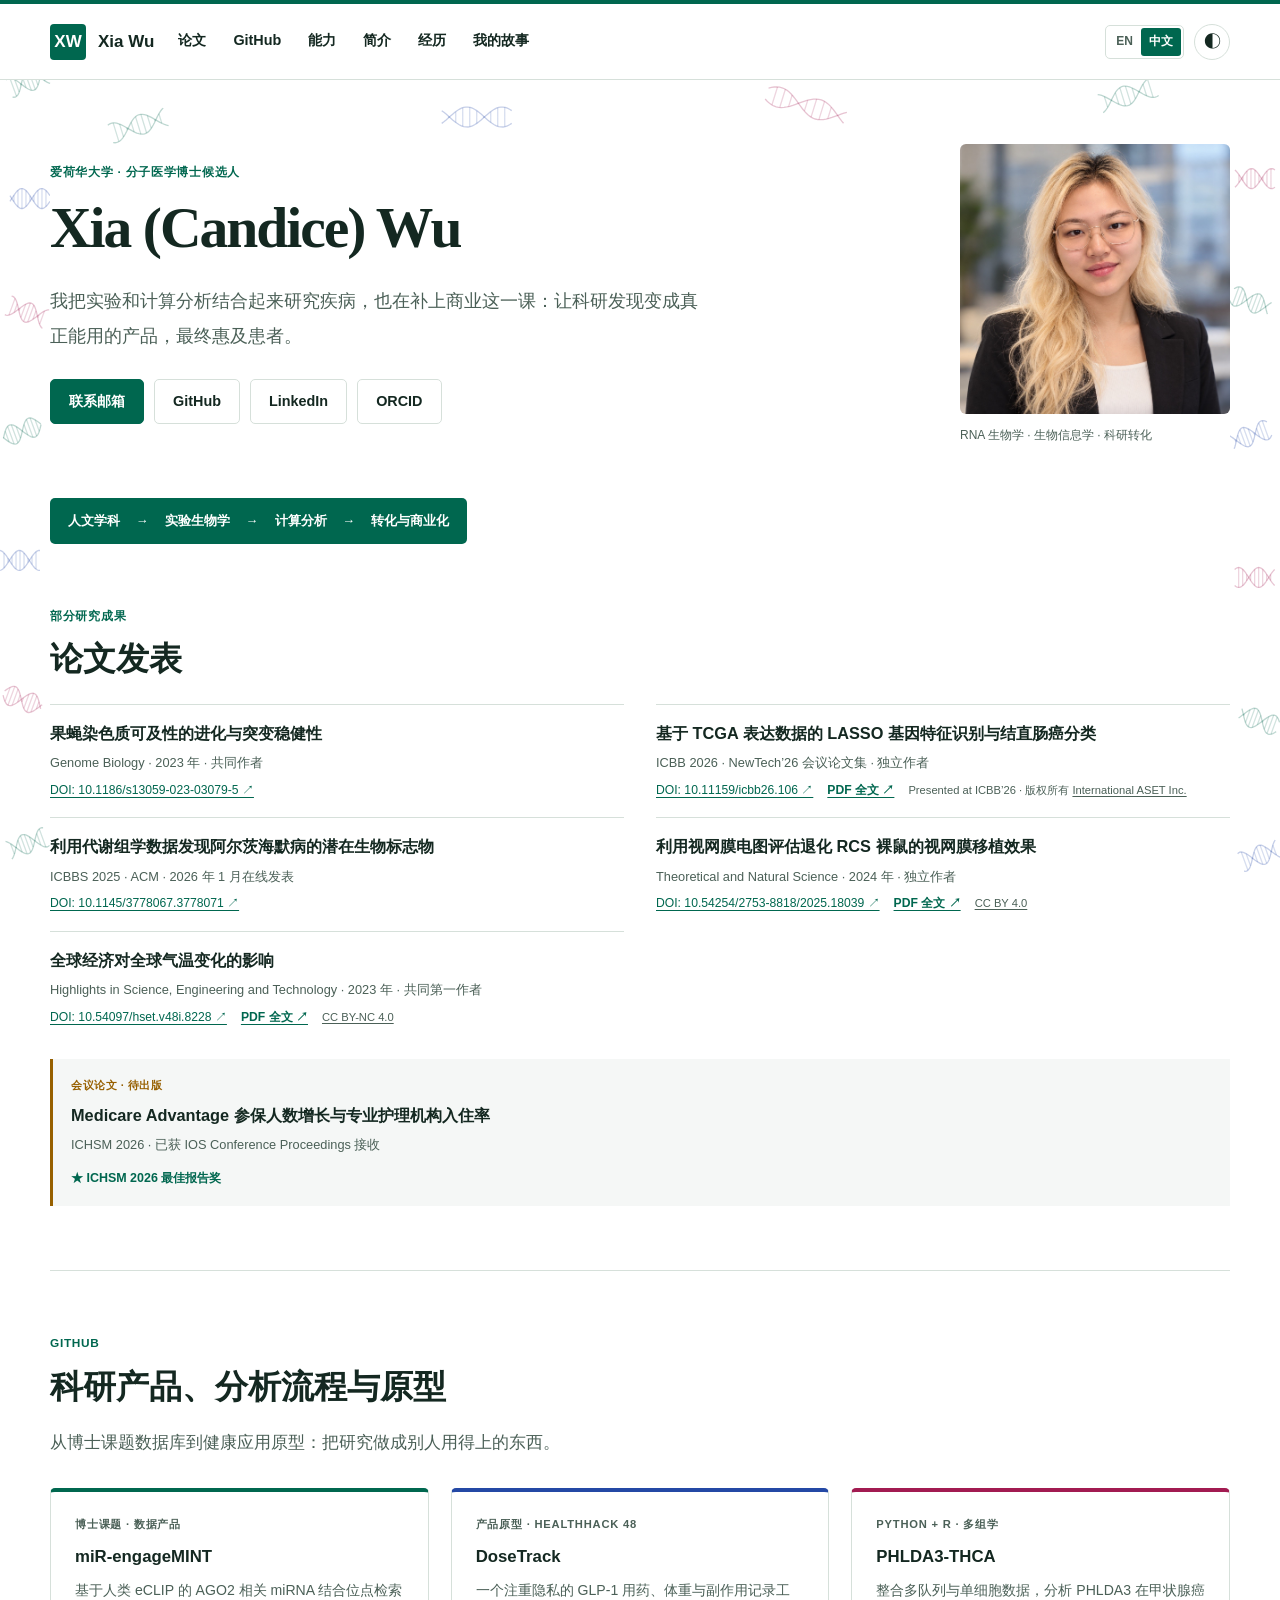
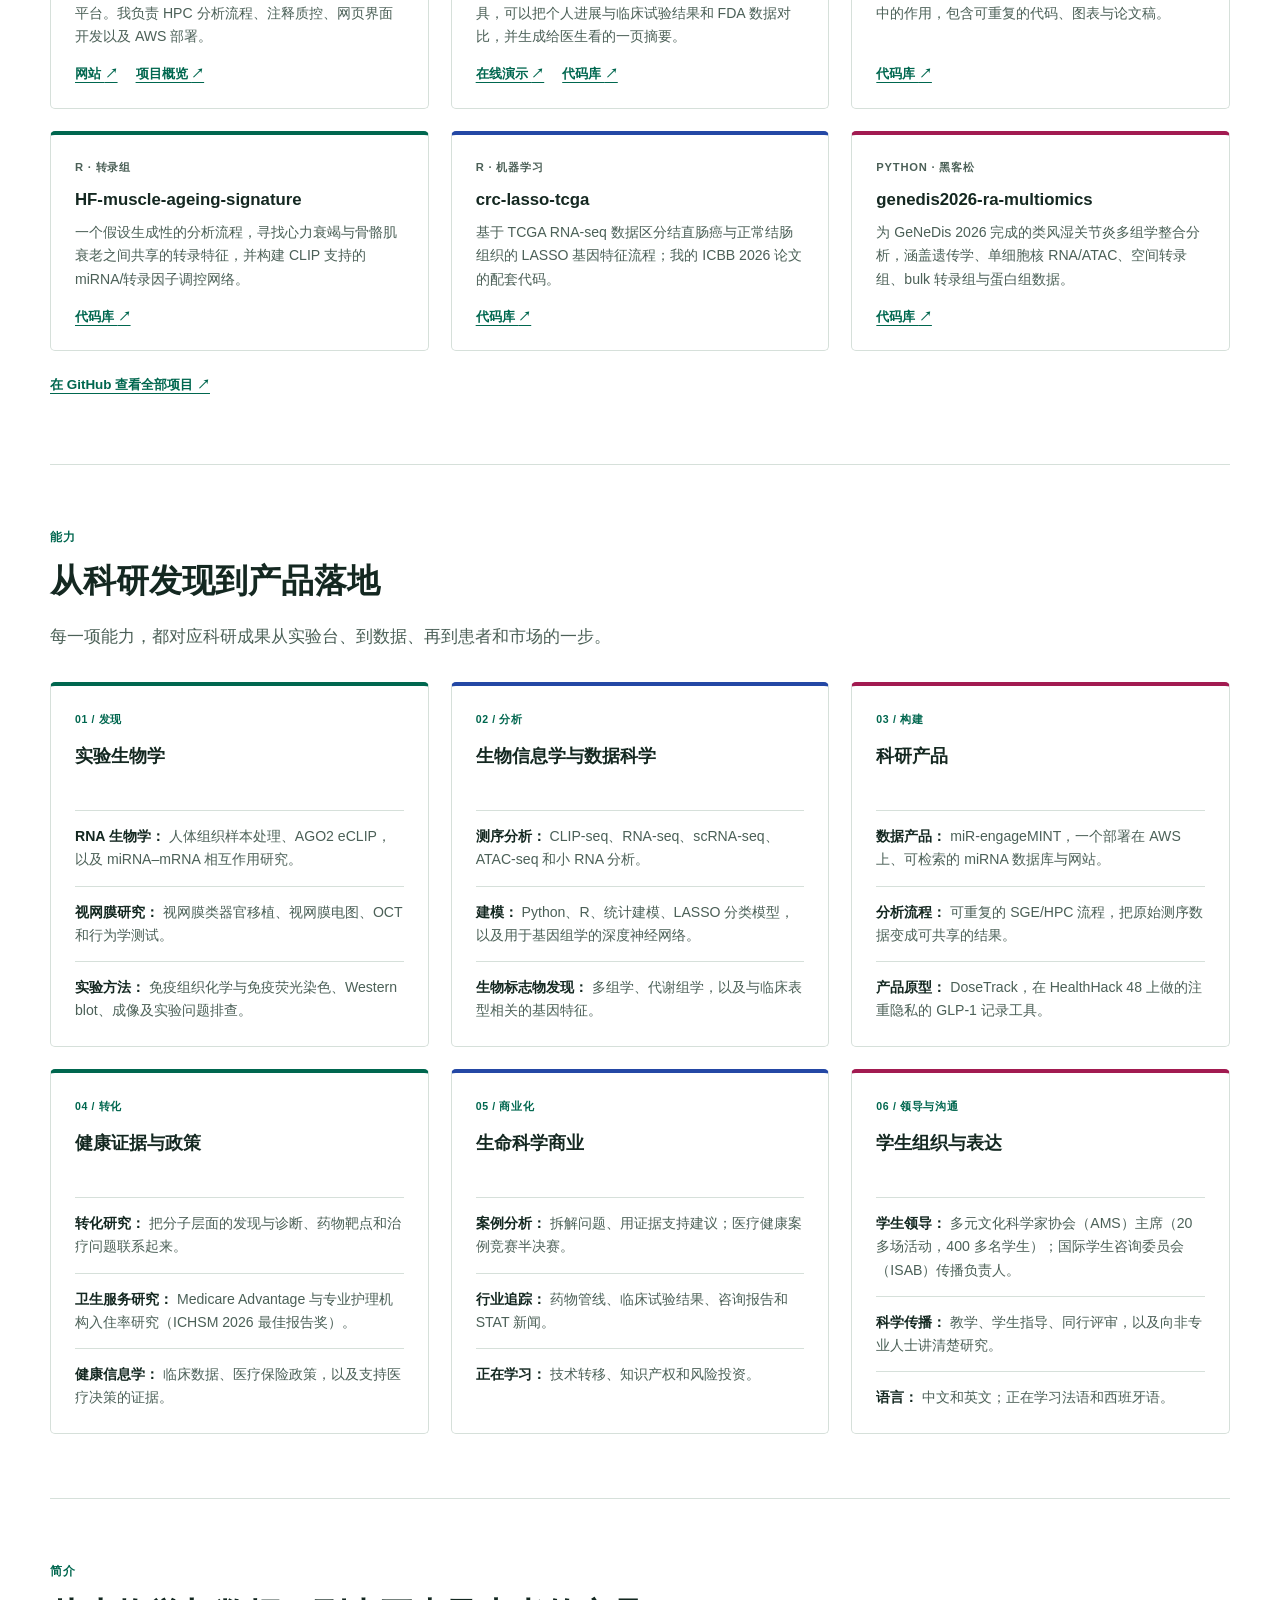
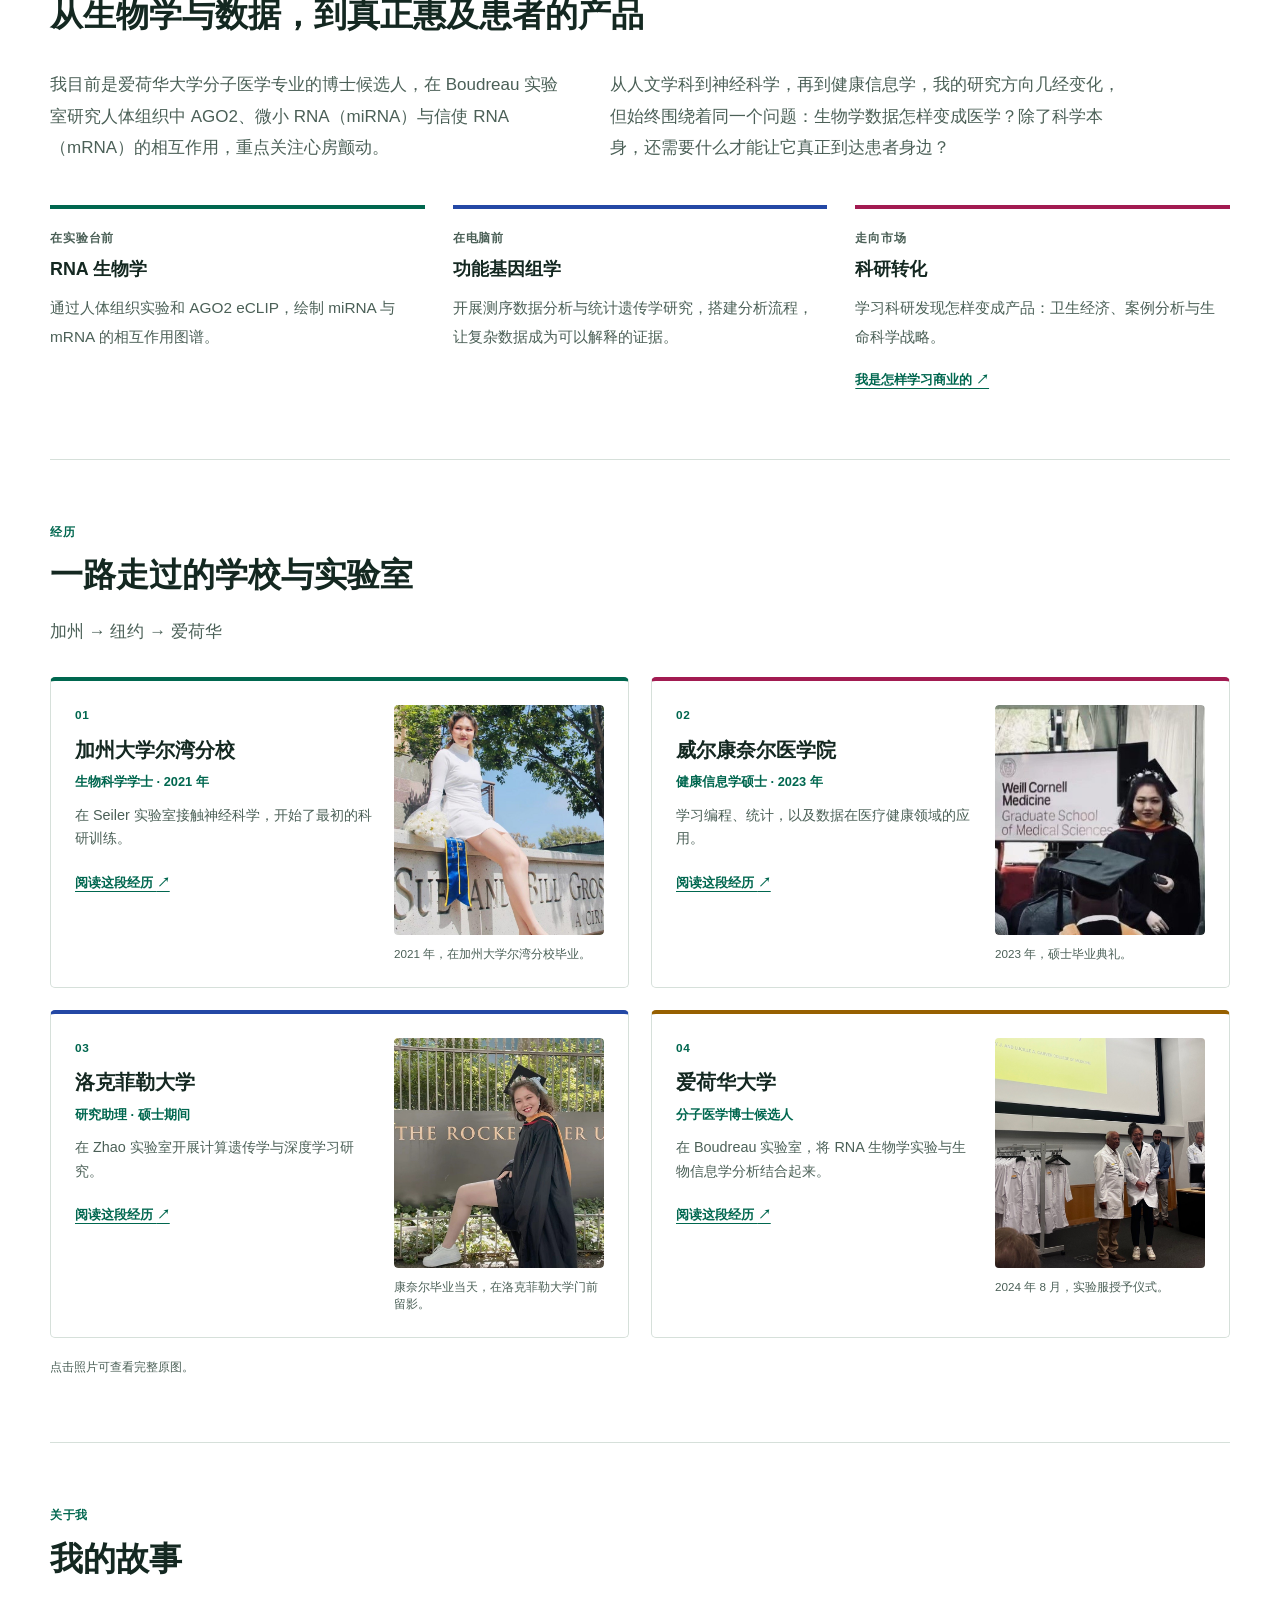
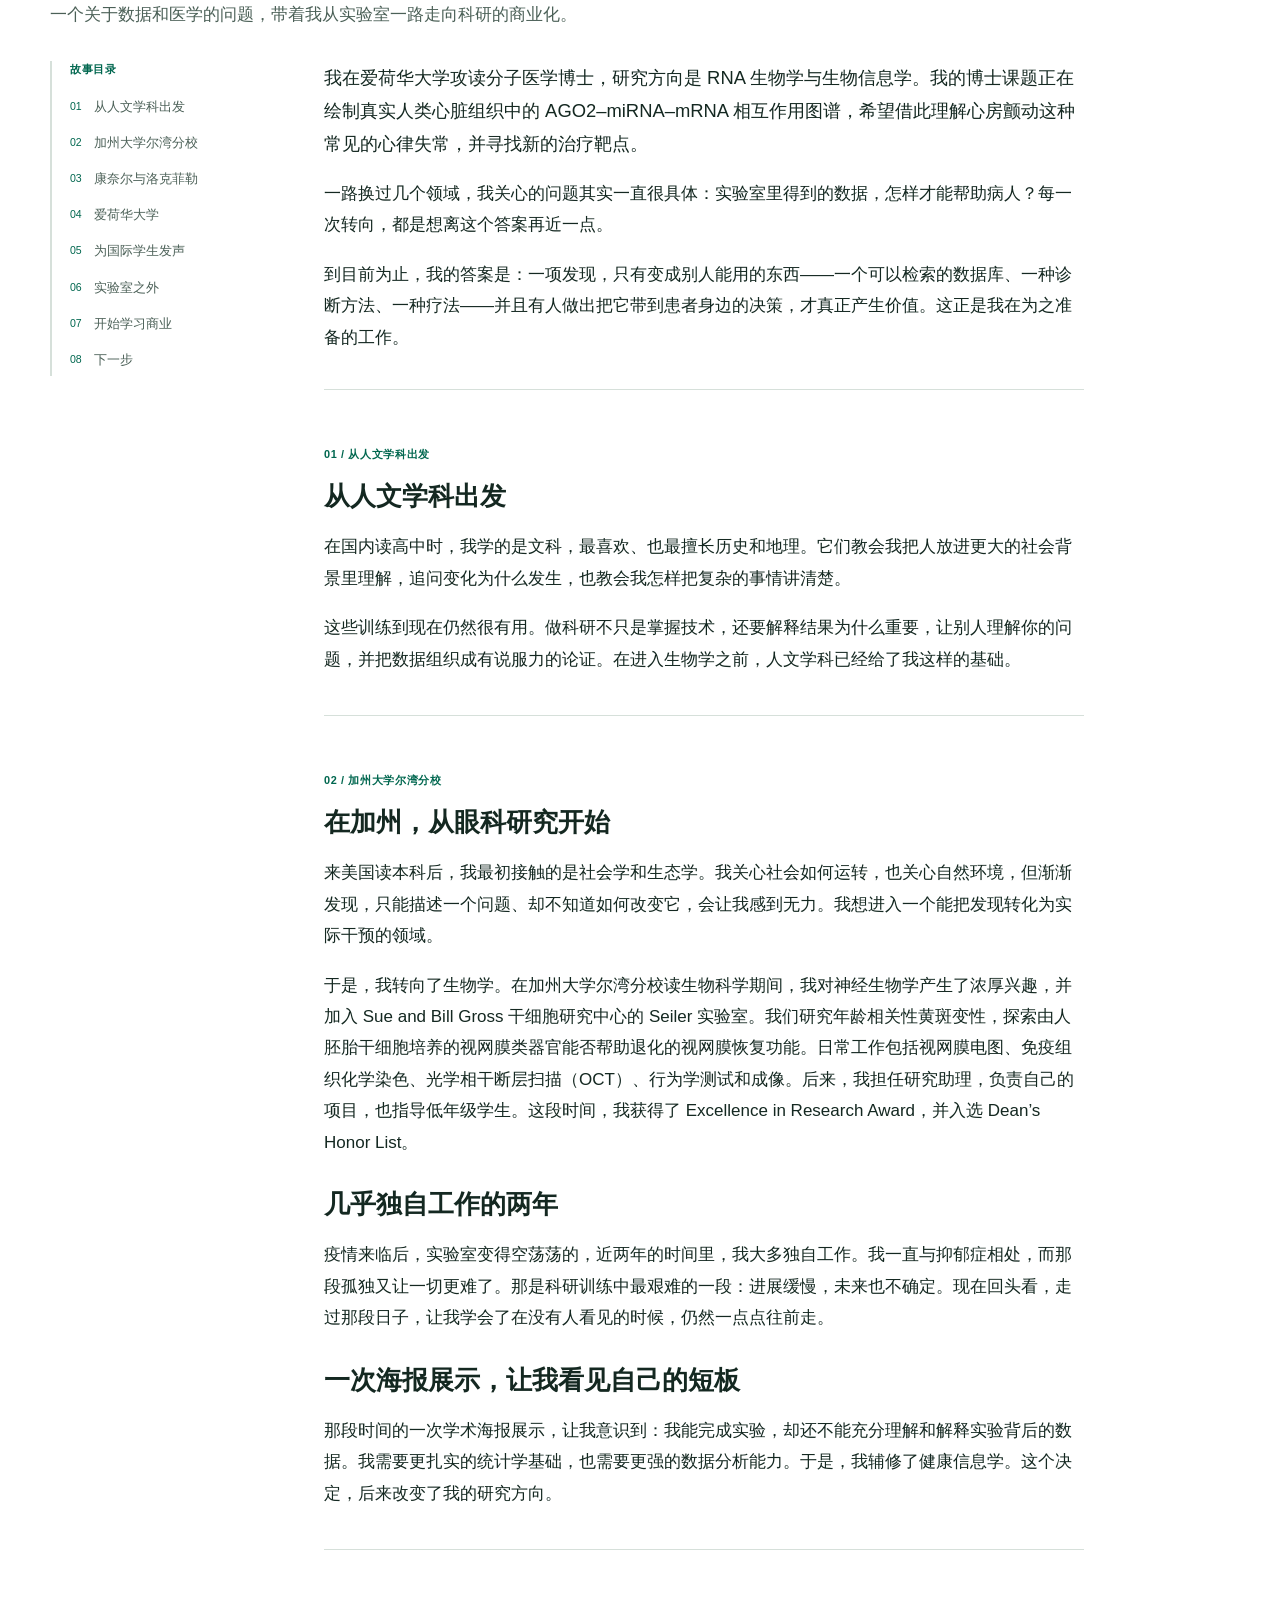
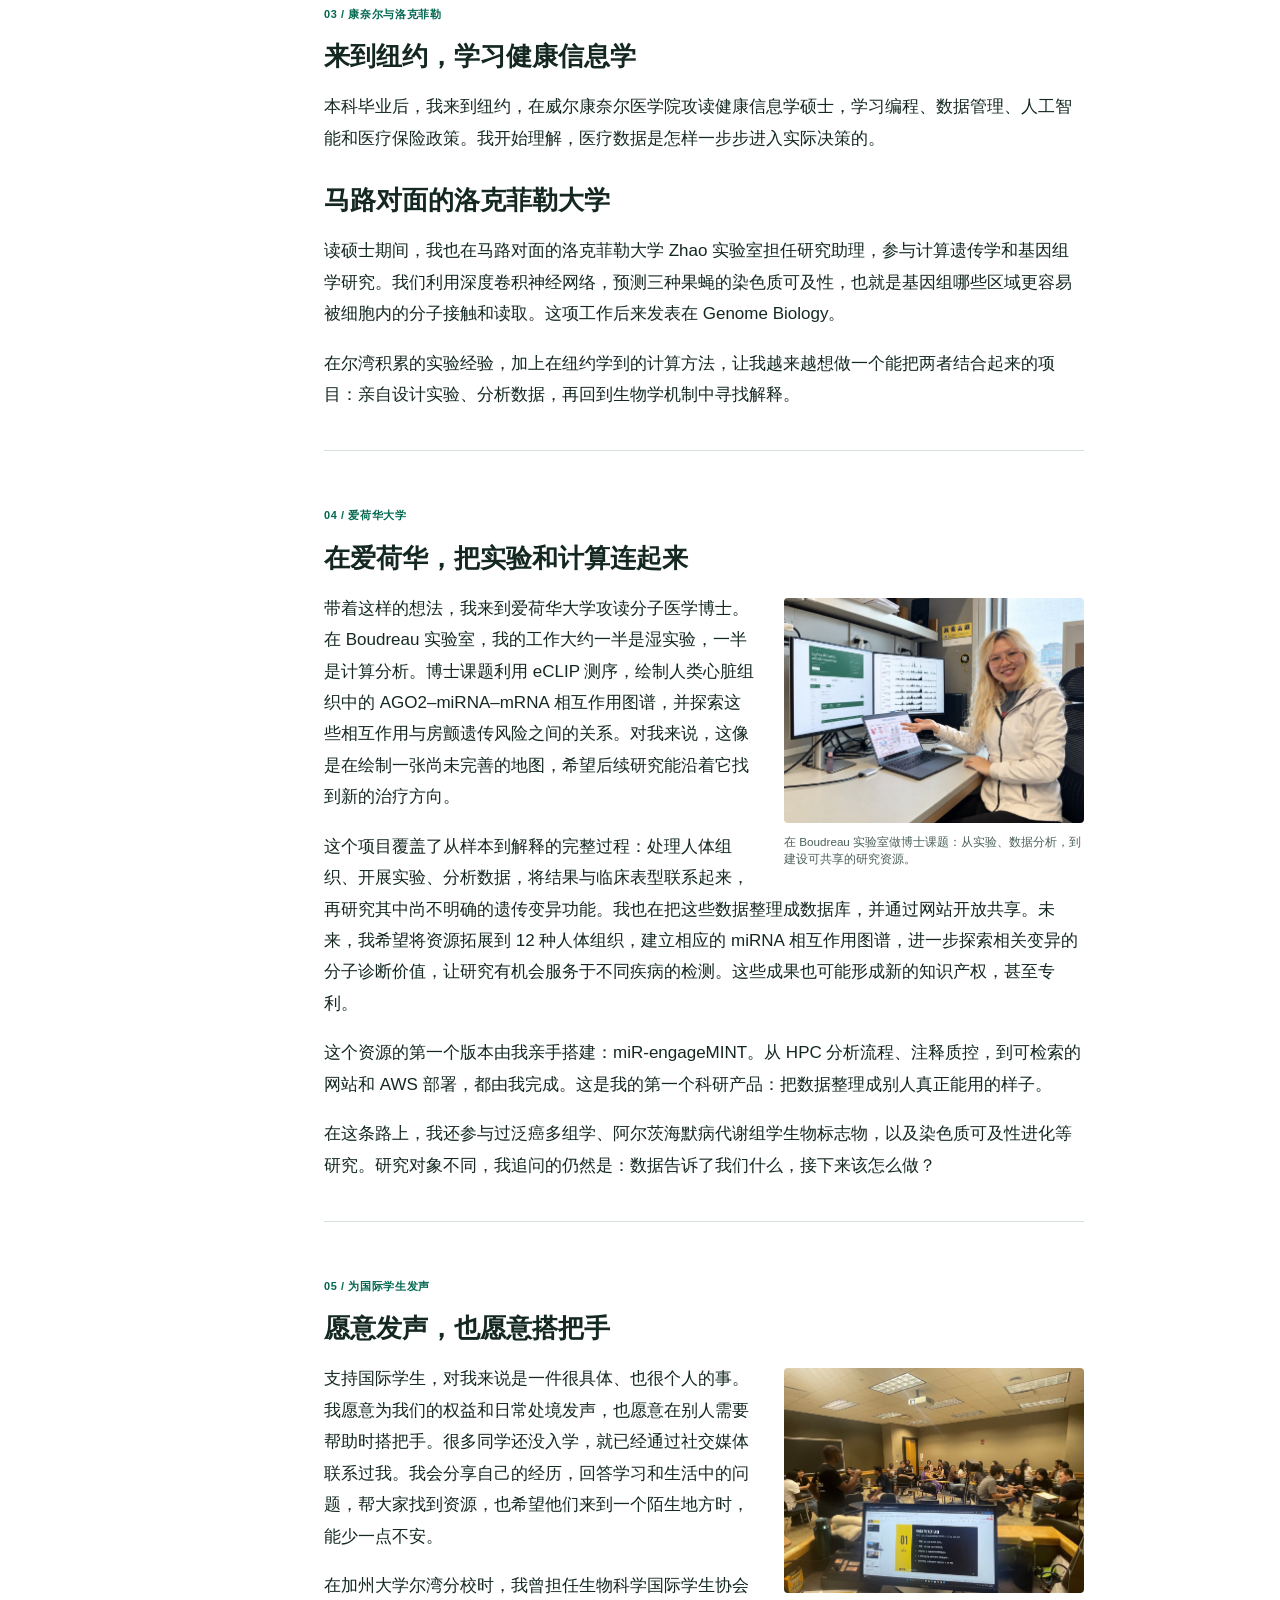
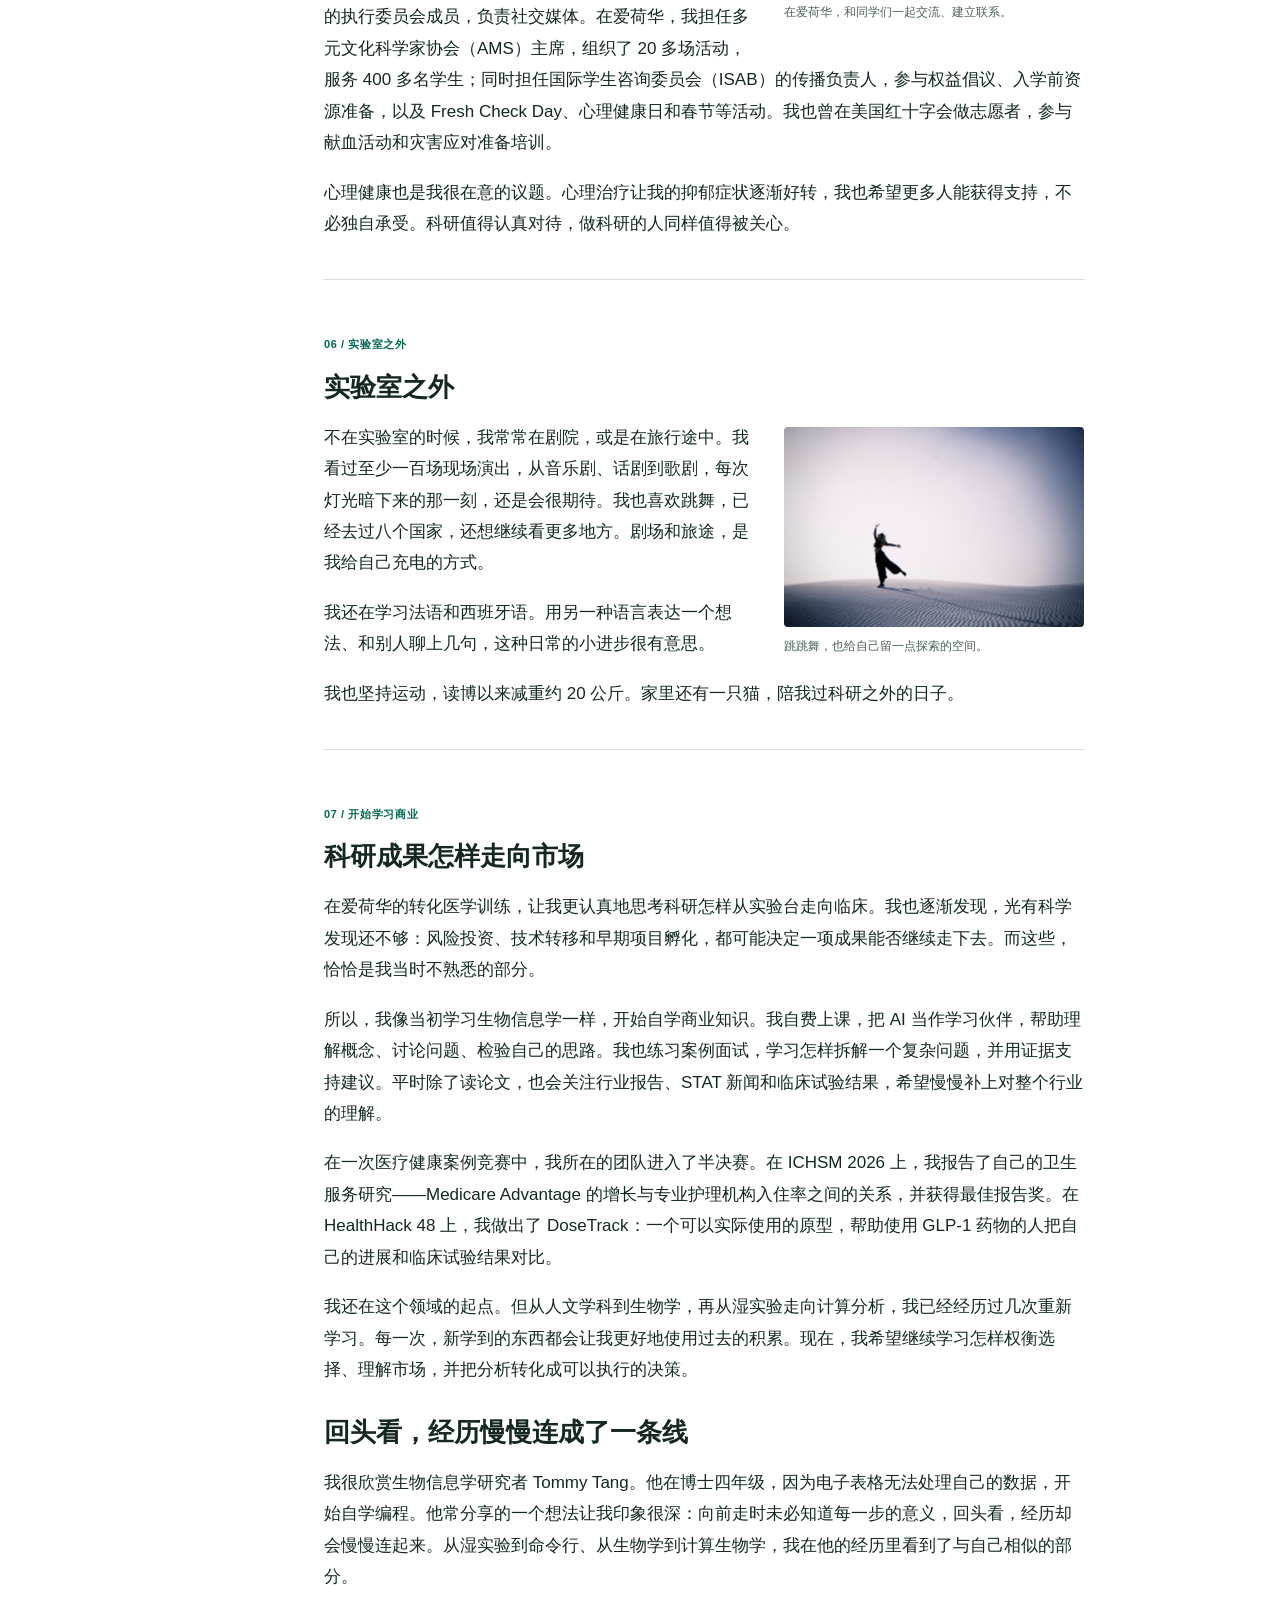
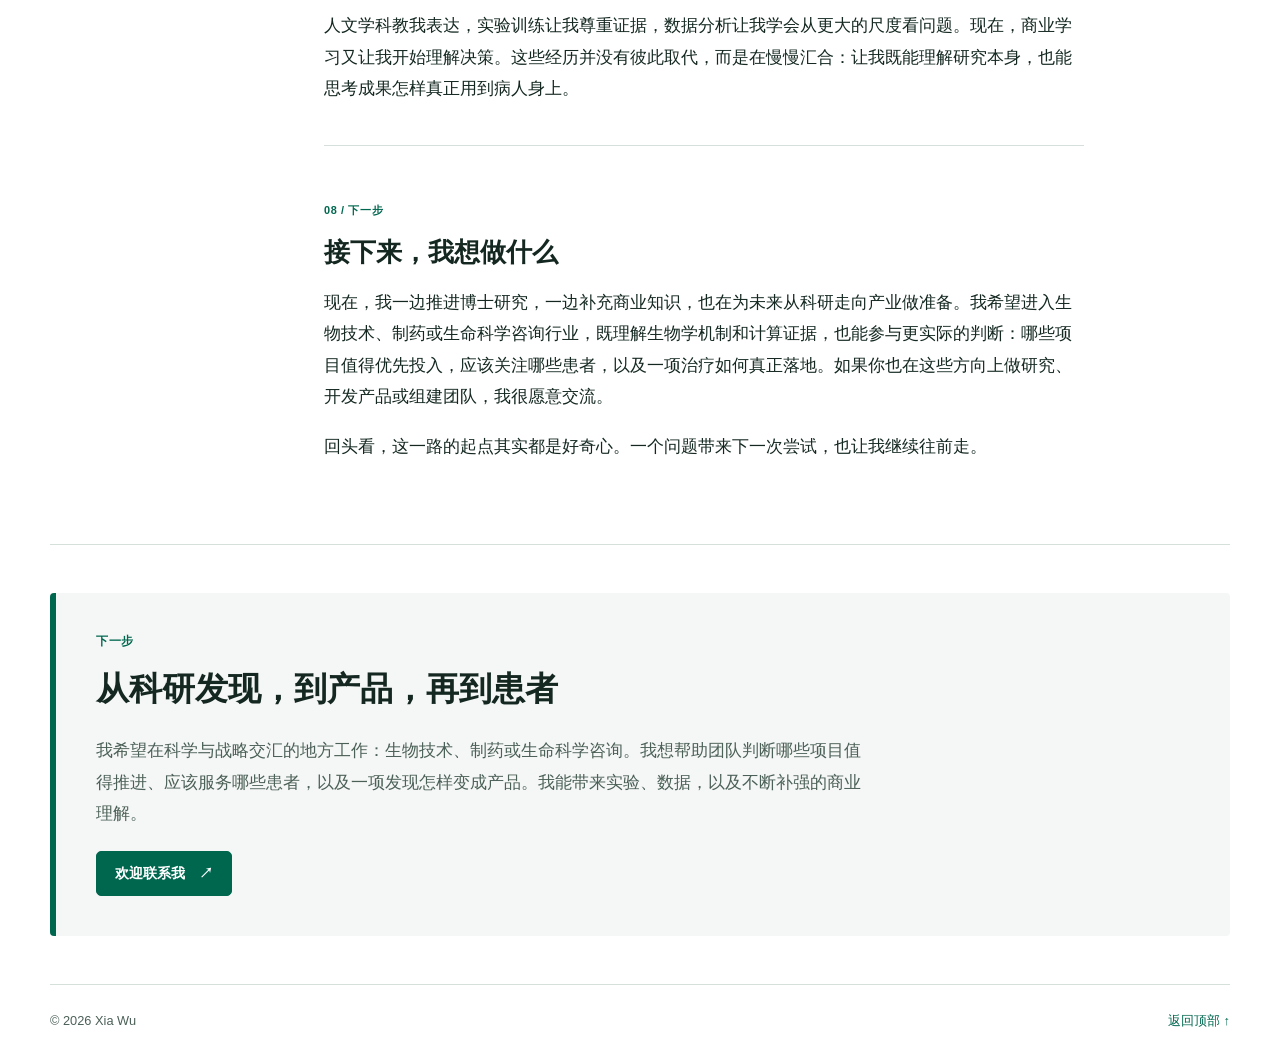
==== commit 2daabb3b: "Position the site around turning research into products Reframe the hero, path, profile, skills, Git" ====
--- a/zh.html
+++ b/zh.html
@@ -3,8 +3,8 @@
   <head>
     <meta charset="utf-8" />
     <meta name="viewport" content="width=device-width, initial-scale=1" />
-    <meta name="description" content="Xia（Candice）Wu，爱荷华大学分子医学博士候选人。结合 RNA 生物学实验与生物信息学分析，探索心血管疾病机制，也关注科研转化与国际学生权益。" />
-    <title>Xia Wu｜RNA 生物学、功能基因组学与生物信息学</title>
+    <meta name="description" content="Xia（Candice）Wu，爱荷华大学分子医学博士候选人。从 RNA 生物学与生物信息学出发，关注科研成果的转化与商业化：发现怎样变成产品，产品又怎样真正惠及患者。" />
+    <title>Xia Wu｜RNA 生物学、生物信息学与科研转化</title>
     <link rel="icon" href="assets/favicon.svg" type="image/svg+xml" />
     <link rel="canonical" href="https://candicewu0515.github.io/zh.html" />
     <link rel="alternate" hreflang="en" href="https://candicewu0515.github.io/" />
@@ -45,7 +45,7 @@
           <p class="eyebrow">爱荷华大学 · 分子医学博士候选人</p>
           <h1>Xia (Candice) Wu</h1>
           <p class="hero-lede">
-            我把实验和计算分析结合起来，研究疾病背后的生物学机制。我也在学习如何让科研成果走向实际应用，并为身边的国际学生发声、提供支持。
+            我把实验和计算分析结合起来研究疾病，也在补上商业这一课：让科研发现变成真正能用的产品，最终惠及患者。
           </p>
           <div class="hero-actions" aria-label="个人主页与联系方式">
             <a class="button primary" href="mailto:xwu76@uiowa.edu">联系邮箱</a>
@@ -58,11 +58,11 @@
         <figure class="portrait-wrap">
           <img src="assets/xia-wu-portrait.jpg" alt="Xia Wu 的个人肖像" width="1206" height="1206" fetchpriority="high" decoding="async" />
           <figcaption>
-            <span>功能基因组学 · RNA 生物学 · 生物信息学</span>
+            <span>RNA 生物学 · 生物信息学 · 科研转化</span>
           </figcaption>
         </figure>
       </section>
-      <div class="path-strip" aria-label="我的学习与研究路径"><span>人文学科</span><b aria-hidden="true">→</b><span>实验生物学</span><b aria-hidden="true">→</b><span>计算分析</span><b aria-hidden="true">→</b><span>转化生物信息学</span></div>
+      <div class="path-strip" aria-label="我的学习与研究路径"><span>人文学科</span><b aria-hidden="true">→</b><span>实验生物学</span><b aria-hidden="true">→</b><span>计算分析</span><b aria-hidden="true">→</b><span>转化与商业化</span></div>
       <section class="section publications" id="publications" aria-labelledby="publications-heading">
         <div class="section-heading">
           <p class="eyebrow">部分研究成果</p>
@@ -119,57 +119,57 @@
         </div>
       </section>
       <section class="section code-section" id="github" aria-labelledby="github-heading">
-        <div class="section-heading"><p class="eyebrow">GitHub</p><h2 id="github-heading">代码、分析流程与数据资源</h2><p>可重复的分析与工具：从博士课题数据库，到多组学分析流程。</p></div>
+        <div class="section-heading"><p class="eyebrow">GitHub</p><h2 id="github-heading">科研产品、分析流程与原型</h2><p>从博士课题数据库到健康应用原型：把研究做成别人用得上的东西。</p></div>
         <div class="code-grid">
-<article><p class="code-meta">博士课题 · 网站</p><h3><a href="https://mir-engagemint.io/" target="_blank" rel="noopener">miR-engageMINT</a></h3><p>基于人类 eCLIP 的 AGO2 相关 miRNA 结合位点检索平台。我负责 HPC 分析流程、注释质控、网页界面开发以及 AWS 部署。</p><div class="code-links"><a href="https://mir-engagemint.io/" target="_blank" rel="noopener">网站 <span aria-hidden="true">↗</span></a><a href="https://github.com/candicewu0515/miR-engageMINT" target="_blank" rel="noopener">项目概览 <span aria-hidden="true">↗</span></a></div></article>
+<article><p class="code-meta">博士课题 · 数据产品</p><h3><a href="https://mir-engagemint.io/" target="_blank" rel="noopener">miR-engageMINT</a></h3><p>基于人类 eCLIP 的 AGO2 相关 miRNA 结合位点检索平台。我负责 HPC 分析流程、注释质控、网页界面开发以及 AWS 部署。</p><div class="code-links"><a href="https://mir-engagemint.io/" target="_blank" rel="noopener">网站 <span aria-hidden="true">↗</span></a><a href="https://github.com/candicewu0515/miR-engageMINT" target="_blank" rel="noopener">项目概览 <span aria-hidden="true">↗</span></a></div></article>
+<article><p class="code-meta">产品原型 · HealthHack 48</p><h3><a href="https://candicewu0515.github.io/dosetrack/" target="_blank" rel="noopener">DoseTrack</a></h3><p>一个注重隐私的 GLP-1 用药、体重与副作用记录工具，可以把个人进展与临床试验结果和 FDA 数据对比，并生成给医生看的一页摘要。</p><div class="code-links"><a href="https://candicewu0515.github.io/dosetrack/" target="_blank" rel="noopener">在线演示 <span aria-hidden="true">↗</span></a><a href="https://github.com/candicewu0515/dosetrack" target="_blank" rel="noopener">代码库 <span aria-hidden="true">↗</span></a></div></article>
 <article><p class="code-meta">Python + R · 多组学</p><h3><a href="https://github.com/candicewu0515/PHLDA3-THCA" target="_blank" rel="noopener">PHLDA3-THCA</a></h3><p>整合多队列与单细胞数据，分析 PHLDA3 在甲状腺癌中的作用，包含可重复的代码、图表与论文稿。</p><div class="code-links"><a href="https://github.com/candicewu0515/PHLDA3-THCA" target="_blank" rel="noopener">代码库 <span aria-hidden="true">↗</span></a></div></article>
 <article><p class="code-meta">R · 转录组</p><h3><a href="https://github.com/candicewu0515/HF-muscle-ageing-signature" target="_blank" rel="noopener">HF-muscle-ageing-signature</a></h3><p>一个假设生成性的分析流程，寻找心力衰竭与骨骼肌衰老之间共享的转录特征，并构建 CLIP 支持的 miRNA/转录因子调控网络。</p><div class="code-links"><a href="https://github.com/candicewu0515/HF-muscle-ageing-signature" target="_blank" rel="noopener">代码库 <span aria-hidden="true">↗</span></a></div></article>
-<article><p class="code-meta">R · 机器学习</p><h3><a href="https://github.com/candicewu0515/crc-lasso-tcga" target="_blank" rel="noopener">crc-lasso-tcga</a></h3><p>基于 TCGA RNA-seq 数据区分结直肠癌与正常结肠组织的 LASSO 基因特征流程；ICBB 2026 论文的配套代码。</p><div class="code-links"><a href="https://github.com/candicewu0515/crc-lasso-tcga" target="_blank" rel="noopener">代码库 <span aria-hidden="true">↗</span></a></div></article>
-<article><p class="code-meta">Python · 黑客松</p><h3><a href="https://github.com/candicewu0515/genedis2026-ra-multiomics" target="_blank" rel="noopener">genedis2026-ra-multiomics</a></h3><p>为 GeNeDis 2026 完成的类风湿关节炎多组学整合分析，涵盖遗传学、单细胞核 RNA/ATAC、空间转录组、bulk 转录组与蛋白组数据。</p><div class="code-links"><a href="https://github.com/candicewu0515/genedis2026-ra-multiomics" target="_blank" rel="noopener">代码库 <span aria-hidden="true">↗</span></a></div></article>
-<article><p class="code-meta">Python · 教学</p><h3><a href="https://candicewu0515.github.io/protein-design-local-teaching/" target="_blank" rel="noopener">protein-design-local-teaching</a></h3><p>以 GB1 为例、以功能约束为核心的蛋白质设计教学模块，包含 ProteinMPNN 与 ESMFold 结果、验证数据和教师材料。</p><div class="code-links"><a href="https://candicewu0515.github.io/protein-design-local-teaching/" target="_blank" rel="noopener">文档 <span aria-hidden="true">↗</span></a><a href="https://github.com/candicewu0515/protein-design-local-teaching" target="_blank" rel="noopener">代码库 <span aria-hidden="true">↗</span></a></div></article></div>
+<article><p class="code-meta">R · 机器学习</p><h3><a href="https://github.com/candicewu0515/crc-lasso-tcga" target="_blank" rel="noopener">crc-lasso-tcga</a></h3><p>基于 TCGA RNA-seq 数据区分结直肠癌与正常结肠组织的 LASSO 基因特征流程；我的 ICBB 2026 论文的配套代码。</p><div class="code-links"><a href="https://github.com/candicewu0515/crc-lasso-tcga" target="_blank" rel="noopener">代码库 <span aria-hidden="true">↗</span></a></div></article>
+<article><p class="code-meta">Python · 黑客松</p><h3><a href="https://github.com/candicewu0515/genedis2026-ra-multiomics" target="_blank" rel="noopener">genedis2026-ra-multiomics</a></h3><p>为 GeNeDis 2026 完成的类风湿关节炎多组学整合分析，涵盖遗传学、单细胞核 RNA/ATAC、空间转录组、bulk 转录组与蛋白组数据。</p><div class="code-links"><a href="https://github.com/candicewu0515/genedis2026-ra-multiomics" target="_blank" rel="noopener">代码库 <span aria-hidden="true">↗</span></a></div></article></div>
         <a class="text-link code-all" href="https://github.com/candicewu0515" target="_blank" rel="noopener">在 GitHub 查看全部项目 <span aria-hidden="true">↗</span></a>
       </section>
       <section class="section work-section" id="skills">
-        <div class="section-heading"><p class="eyebrow">能力</p><h2>我能做什么，还在学什么</h2><p>从具体的实验和分析方法，到与人合作、沟通和组织活动。</p></div>
+        <div class="section-heading"><p class="eyebrow">能力</p><h2>从科研发现到产品落地</h2><p>每一项能力，都对应科研成果从实验台、到数据、再到患者和市场的一步。</p></div>
         <div class="work-grid">
-<article><span class="skill-number">01 / 实验研究</span><h3>实验生物学</h3><ul>
+<article><span class="skill-number">01 / 发现</span><h3>实验生物学</h3><ul>
 <li><strong>RNA 生物学：</strong> 人体组织样本处理、AGO2 eCLIP，以及 miRNA–mRNA 相互作用研究。</li>
-<li><strong>视网膜研究：</strong> 视网膜类器官、视网膜电图、OCT 和行为学测试。</li>
+<li><strong>视网膜研究：</strong> 视网膜类器官移植、视网膜电图、OCT 和行为学测试。</li>
 <li><strong>实验方法：</strong> 免疫组织化学与免疫荧光染色、Western blot、成像及实验问题排查。</li>
 </ul></article>
-<article><span class="skill-number">02 / 测序分析</span><h3>生物信息学与基因组学</h3><ul>
-<li><strong>测序数据：</strong> CLIP-seq、RNA-seq、scRNA-seq、ATAC-seq 和小 RNA 分析。</li>
-<li><strong>结果解释：</strong> 功能基因组学、遗传变异分析，以及与临床表型的关联研究。</li>
-<li><strong>项目经验：</strong> 泛癌多组学、代谢组学生物标志物和染色质可及性研究。</li>
-</ul></article>
-<article><span class="skill-number">03 / 编程与计算</span><h3>编程与数据科学</h3><ul>
-<li><strong>数据分析：</strong> Python、R、统计建模与数据可视化。</li>
-<li><strong>机器学习：</strong> 预测建模，以及深度卷积神经网络在基因组学中的应用。</li>
-<li><strong>分析工具与流程：</strong> 分析流程搭建、SGE/HPC 高性能计算工作流，以及用于共享数据的网站资源。</li>
-</ul></article>
-<article><span class="skill-number">04 / 医疗与转化</span><h3>健康信息学与转化研究</h3><ul>
-<li><strong>医疗数据：</strong> 数据管理、临床证据与医疗政策研究。</li>
-<li><strong>转化研究：</strong> 将分子层面的发现与疾病机制、潜在治疗方向联系起来。</li>
-<li><strong>正在学习：</strong> 生命科学商业知识、案例分析和咨询中的问题分析方法。</li>
-</ul></article>
-<article><span class="skill-number">05 / 组织与倡议</span><h3>学生组织与权益倡议</h3><ul>
-<li><strong>组织经历：</strong> AMS 主席、国际学生咨询委员会（ISAB）传播负责人。</li>
-<li><strong>学生支持：</strong> 国际学生权益倡议、入学前答疑、活动组织与社交媒体交流。</li>
-<li><strong>科研沟通：</strong> 教学、学生指导、同行评审与跨文化合作。</li>
-</ul></article>
-<article><span class="skill-number">06 / 语言与表达</span><h3>语言与持续学习</h3><ul>
-<li><strong>中文与英文：</strong> 在学习、工作和日常生活中与不同文化背景的人交流。</li>
-<li><strong>法语与西班牙语：</strong> 正在持续学习中。</li>
-<li><strong>人文学科基础：</strong> 写作、演讲，以及把复杂问题解释清楚。</li>
+<article><span class="skill-number">02 / 分析</span><h3>生物信息学与数据科学</h3><ul>
+<li><strong>测序分析：</strong> CLIP-seq、RNA-seq、scRNA-seq、ATAC-seq 和小 RNA 分析。</li>
+<li><strong>建模：</strong> Python、R、统计建模、LASSO 分类模型，以及用于基因组学的深度神经网络。</li>
+<li><strong>生物标志物发现：</strong> 多组学、代谢组学，以及与临床表型相关的基因特征。</li>
+</ul></article>
+<article><span class="skill-number">03 / 构建</span><h3>科研产品</h3><ul>
+<li><strong>数据产品：</strong> miR-engageMINT，一个部署在 AWS 上、可检索的 miRNA 数据库与网站。</li>
+<li><strong>分析流程：</strong> 可重复的 SGE/HPC 流程，把原始测序数据变成可共享的结果。</li>
+<li><strong>产品原型：</strong> DoseTrack，在 HealthHack 48 上做的注重隐私的 GLP-1 记录工具。</li>
+</ul></article>
+<article><span class="skill-number">04 / 转化</span><h3>健康证据与政策</h3><ul>
+<li><strong>转化研究：</strong> 把分子层面的发现与诊断、药物靶点和治疗问题联系起来。</li>
+<li><strong>卫生服务研究：</strong> Medicare Advantage 与专业护理机构入住率研究（ICHSM 2026 最佳报告奖）。</li>
+<li><strong>健康信息学：</strong> 临床数据、医疗保险政策，以及支持医疗决策的证据。</li>
+</ul></article>
+<article><span class="skill-number">05 / 商业化</span><h3>生命科学商业</h3><ul>
+<li><strong>案例分析：</strong> 拆解问题、用证据支持建议；医疗健康案例竞赛半决赛。</li>
+<li><strong>行业追踪：</strong> 药物管线、临床试验结果、咨询报告和 STAT 新闻。</li>
+<li><strong>正在学习：</strong> 技术转移、知识产权和风险投资。</li>
+</ul></article>
+<article><span class="skill-number">06 / 领导与沟通</span><h3>学生组织与表达</h3><ul>
+<li><strong>学生领导：</strong> 多元文化科学家协会（AMS）主席（20 多场活动，400 多名学生）；国际学生咨询委员会（ISAB）传播负责人。</li>
+<li><strong>科学传播：</strong> 教学、学生指导、同行评审，以及向非专业人士讲清楚研究。</li>
+<li><strong>语言：</strong> 中文和英文；正在学习法语和西班牙语。</li>
 </ul></article></div>
       </section>
       <section class="section" id="profile">
-        <div class="section-heading"><p class="eyebrow">简介</p><h2>研究生物与数据，也关心身边的人</h2></div>
-        <div class="profile-intro"><p>我目前是爱荷华大学分子医学专业的博士候选人，在 Boudreau 实验室研究人体组织中 AGO2、微小 RNA（miRNA）与信使 RNA（mRNA）的相互作用，重点关注心房颤动。</p><p>从人文学科到神经科学，再到健康信息学，我的研究方向几经变化，但始终围绕着同一个问题：怎样利用生物学数据理解疾病，并推动医学进步？</p></div>
+        <div class="section-heading"><p class="eyebrow">简介</p><h2>从生物学与数据，到真正惠及患者的产品</h2></div>
+        <div class="profile-intro"><p>我目前是爱荷华大学分子医学专业的博士候选人，在 Boudreau 实验室研究人体组织中 AGO2、微小 RNA（miRNA）与信使 RNA（mRNA）的相互作用，重点关注心房颤动。</p><p>从人文学科到神经科学，再到健康信息学，我的研究方向几经变化，但始终围绕着同一个问题：生物学数据怎样变成医学？除了科学本身，还需要什么才能让它真正到达患者身边？</p></div>
         <div class="research-grid">
           <article><p class="panel-kicker">在实验台前</p><h3>RNA 生物学</h3><p>通过人体组织实验和 AGO2 eCLIP，绘制 miRNA 与 mRNA 的相互作用图谱。</p></article>
           <article><p class="panel-kicker">在电脑前</p><h3>功能基因组学</h3><p>开展测序数据分析与统计遗传学研究，搭建分析流程，让复杂数据成为可以解释的证据。</p></article>
-          <article><p class="panel-kicker">在学生群体中</p><h3>学生权益与支持</h3><p>为国际学生发声，分享经验、解答疑问，从入学前就帮助大家适应新的环境。</p><a class="text-link" href="#story-community">为什么我在意这件事 ↗</a></article>
+          <article><p class="panel-kicker">走向市场</p><h3>科研转化</h3><p>学习科研发现怎样变成产品：卫生经济、案例分析与生命科学战略。</p><a class="text-link" href="#story-consulting">我是怎样学习商业的 ↗</a></article>
         </div>
       </section>
       <section class="section" id="journey">
@@ -193,15 +193,15 @@
         <p class="photo-hint">点击照片可查看完整原图。</p>
       </section>
       <section class="section story-section" id="story">
-        <div class="section-heading"><p class="eyebrow">关于我</p><h2>我的故事</h2><p>换过城市，也换过研究方向；每一段经历都留下了自己的印记。</p></div>
+        <div class="section-heading"><p class="eyebrow">关于我</p><h2>我的故事</h2><p>一个关于数据和医学的问题，带着我从实验室一路走向科研的商业化。</p></div>
         <div class="story-layout">
           <aside class="story-index"><nav aria-label="故事章节"><p class="eyebrow">故事目录</p><a href="#story-roots"><span>01</span>从人文学科出发</a>
 <a href="#story-uci"><span>02</span>加州大学尔湾分校</a>
 <a href="#story-new-york"><span>03</span>康奈尔与洛克菲勒</a>
 <a href="#story-iowa"><span>04</span>爱荷华大学</a>
-<a href="#story-consulting"><span>05</span>开始学习商业</a>
-<a href="#story-community"><span>06</span>为国际学生发声</a>
-<a href="#story-life"><span>07</span>实验室之外</a>
+<a href="#story-community"><span>05</span>为国际学生发声</a>
+<a href="#story-life"><span>06</span>实验室之外</a>
+<a href="#story-consulting"><span>07</span>开始学习商业</a>
 <a href="#story-next"><span>08</span>下一步</a></nav></aside>
           <div class="story-body"><div class="story-opening">
           <p>
@@ -209,6 +209,9 @@
           </p>
           <p>
             一路换过几个领域，我关心的问题其实一直很具体：实验室里得到的数据，怎样才能帮助病人？每一次转向，都是想离这个答案再近一点。
+          </p>
+          <p>
+            到目前为止，我的答案是：一项发现，只有变成别人能用的东西——一个可以检索的数据库、一种诊断方法、一种疗法——并且有人做出把它带到患者身边的决策，才真正产生价值。这正是我在为之准备的工作。
           </p>
           </div><article class="story-chapter" id="story-roots"><p class="chapter-label">01 / 从人文学科出发</p><h3>从人文学科出发</h3>
           <p>
@@ -258,24 +261,13 @@
             这个项目覆盖了从样本到解释的完整过程：处理人体组织、开展实验、分析数据，将结果与临床表型联系起来，再研究其中尚不明确的遗传变异功能。我也在把这些数据整理成数据库，并通过网站开放共享。未来，我希望将资源拓展到 12 种人体组织，建立相应的 miRNA 相互作用图谱，进一步探索相关变异的分子诊断价值，让研究有机会服务于不同疾病的检测。这些成果也可能形成新的知识产权，甚至专利。
           </p>
           <p>
+            这个资源的第一个版本由我亲手搭建：miR-engageMINT。从 HPC 分析流程、注释质控，到可检索的网站和 AWS 部署，都由我完成。这是我的第一个科研产品：把数据整理成别人真正能用的样子。
+          </p>
+          <p>
             在这条路上，我还参与过泛癌多组学、阿尔茨海默病代谢组学生物标志物，以及染色质可及性进化等研究。研究对象不同，我追问的仍然是：数据告诉了我们什么，接下来该怎么做？
           </p>
           </article>
-<article class="story-chapter" id="story-consulting"><p class="chapter-label">05 / 开始学习商业</p><h3>为什么开始关注生命科学咨询</h3>
-          <p>
-            在爱荷华的转化医学训练，让我更认真地思考科研怎样从实验台走向临床。我也逐渐发现，光有科学发现还不够：风险投资、技术转移和早期项目孵化，都可能决定一项成果能否继续走下去。而这些，恰恰是我当时不熟悉的部分。
-          </p>
-          <p>
-            所以，我像当初学习生物信息学一样，开始自学商业知识。我自费上课，把 AI 当作学习伙伴，帮助理解概念、讨论问题、检验自己的思路。我也练习案例面试，学习怎样拆解一个复杂问题，并用证据支持建议。平时除了读论文，也会关注行业报告、STAT 新闻和临床试验结果，希望慢慢补上对整个行业的理解。
-          </p>
-          <p>
-            在一次医疗健康案例竞赛中，我所在的团队进入了半决赛。
-          </p>
-          <p>
-            我还在这个领域的起点。但从人文学科到生物学，再从湿实验走向计算分析，我已经经历过几次重新学习。每一次，新学到的东西都会让我更好地使用过去的积累。现在，我希望继续学习怎样权衡选择、理解市场，并把分析转化成可以执行的决策。
-          </p>
-          </article>
-<article class="story-chapter" id="story-community"><p class="chapter-label">06 / 为国际学生发声</p><h3>愿意发声，也愿意搭把手</h3>
+<article class="story-chapter" id="story-community"><p class="chapter-label">05 / 为国际学生发声</p><h3>愿意发声，也愿意搭把手</h3>
 <figure class="story-photo">
               <a class="photo-link" href="assets/ams-workshop.jpg" target="_blank" rel="noopener" aria-label="查看完整照片：爱荷华大学的学生活动现场"><img src="assets/ams-workshop.jpg" alt="爱荷华大学的学生活动现场" width="1206" height="905" loading="lazy" decoding="async" /></a>
               <figcaption>在爱荷华，和同学们一起交流、建立联系。</figcaption>
@@ -290,14 +282,7 @@
             心理健康也是我很在意的议题。心理治疗让我的抑郁症状逐渐好转，我也希望更多人能获得支持，不必独自承受。科研值得认真对待，做科研的人同样值得被关心。
           </p>
           </article>
-<article class="story-chapter" id="story-life"><p class="chapter-label">07 / 实验室之外</p><h3>回头看，经历慢慢连成了一条线</h3>
-          <p>
-            我很欣赏生物信息学研究者 Tommy Tang。他在博士四年级，因为电子表格无法处理自己的数据，开始自学编程。他常分享的一个想法让我印象很深：向前走时未必知道每一步的意义，回头看，经历却会慢慢连起来。从湿实验到命令行、从生物学到计算生物学，我在他的经历里看到了与自己相似的部分。
-          </p>
-          <p>
-            人文学科教我表达，实验训练让我尊重证据，数据分析让我学会从更大的尺度看问题。现在，商业学习又让我开始理解决策。这些经历并没有彼此取代，而是在慢慢汇合：让我既能理解研究本身，也能思考成果怎样真正用到病人身上。
-          </p>
-          <h3>实验室之外</h3>
+<article class="story-chapter" id="story-life"><p class="chapter-label">06 / 实验室之外</p><h3>实验室之外</h3>
 <figure class="story-photo">
               <a class="photo-link" href="assets/dance-dunes.jpg" target="_blank" rel="noopener" aria-label="查看完整照片：沙丘上的舞者剪影"><img src="assets/dance-dunes.jpg" alt="沙丘上的舞者剪影" width="1206" height="804" loading="lazy" decoding="async" /></a>
               <figcaption>跳跳舞，也给自己留一点探索的空间。</figcaption>
@@ -312,9 +297,30 @@
             我也坚持运动，读博以来减重约 20 公斤。家里还有一只猫，陪我过科研之外的日子。
           </p>
           </article>
+<article class="story-chapter" id="story-consulting"><p class="chapter-label">07 / 开始学习商业</p><h3>科研成果怎样走向市场</h3>
+          <p>
+            在爱荷华的转化医学训练，让我更认真地思考科研怎样从实验台走向临床。我也逐渐发现，光有科学发现还不够：风险投资、技术转移和早期项目孵化，都可能决定一项成果能否继续走下去。而这些，恰恰是我当时不熟悉的部分。
+          </p>
+          <p>
+            所以，我像当初学习生物信息学一样，开始自学商业知识。我自费上课，把 AI 当作学习伙伴，帮助理解概念、讨论问题、检验自己的思路。我也练习案例面试，学习怎样拆解一个复杂问题，并用证据支持建议。平时除了读论文，也会关注行业报告、STAT 新闻和临床试验结果，希望慢慢补上对整个行业的理解。
+          </p>
+          <p>
+            在一次医疗健康案例竞赛中，我所在的团队进入了半决赛。在 ICHSM 2026 上，我报告了自己的卫生服务研究——Medicare Advantage 的增长与专业护理机构入住率之间的关系，并获得最佳报告奖。在 HealthHack 48 上，我做出了 DoseTrack：一个可以实际使用的原型，帮助使用 GLP-1 药物的人把自己的进展和临床试验结果对比。
+          </p>
+          <p>
+            我还在这个领域的起点。但从人文学科到生物学，再从湿实验走向计算分析，我已经经历过几次重新学习。每一次，新学到的东西都会让我更好地使用过去的积累。现在，我希望继续学习怎样权衡选择、理解市场，并把分析转化成可以执行的决策。
+          </p>
+          <h3>回头看，经历慢慢连成了一条线</h3>
+          <p>
+            我很欣赏生物信息学研究者 Tommy Tang。他在博士四年级，因为电子表格无法处理自己的数据，开始自学编程。他常分享的一个想法让我印象很深：向前走时未必知道每一步的意义，回头看，经历却会慢慢连起来。从湿实验到命令行、从生物学到计算生物学，我在他的经历里看到了与自己相似的部分。
+          </p>
+          <p>
+            人文学科教我表达，实验训练让我尊重证据，数据分析让我学会从更大的尺度看问题。现在，商业学习又让我开始理解决策。这些经历并没有彼此取代，而是在慢慢汇合：让我既能理解研究本身，也能思考成果怎样真正用到病人身上。
+          </p>
+          </article>
 <article class="story-chapter" id="story-next"><p class="chapter-label">08 / 下一步</p><h3>接下来，我想做什么</h3>
           <p>
-            现在，我一边推进博士研究，一边补充商业知识，也在为未来从科研走向产业做准备。我希望进入生物技术或制药行业，既理解生物学机制和计算证据，也能参与更实际的判断：哪些项目值得优先投入，应该关注哪些患者，以及一项治疗如何真正落地。如果你也在这些方向上做研究、开发产品或组建团队，我很愿意交流。
+            现在，我一边推进博士研究，一边补充商业知识，也在为未来从科研走向产业做准备。我希望进入生物技术、制药或生命科学咨询行业，既理解生物学机制和计算证据，也能参与更实际的判断：哪些项目值得优先投入，应该关注哪些患者，以及一项治疗如何真正落地。如果你也在这些方向上做研究、开发产品或组建团队，我很愿意交流。
           </p>
           <p>
             回头看，这一路的起点其实都是好奇心。一个问题带来下一次尝试，也让我继续往前走。
@@ -322,8 +328,8 @@
         </div>
       </section>
       <section class="section future-section" id="goal">
-        <p class="eyebrow">下一步</p><h2>把计算分析、分子机制与转化研究连接起来</h2>
-        <p>我希望进入生物技术或制药行业，发挥实验研究和计算分析两方面的积累，帮助团队从数据中提出更清晰的假设，设计更扎实的实验，并为治疗方案的研发提供依据。</p>
+        <p class="eyebrow">下一步</p><h2>从科研发现，到产品，再到患者</h2>
+        <p>我希望在科学与战略交汇的地方工作：生物技术、制药或生命科学咨询。我想帮助团队判断哪些项目值得推进、应该服务哪些患者，以及一项发现怎样变成产品。我能带来实验、数据，以及不断补强的商业理解。</p>
         <a class="button primary" href="mailto:xwu76@uiowa.edu">欢迎联系我 <span aria-hidden="true">↗</span></a>
       </section>
     </main>
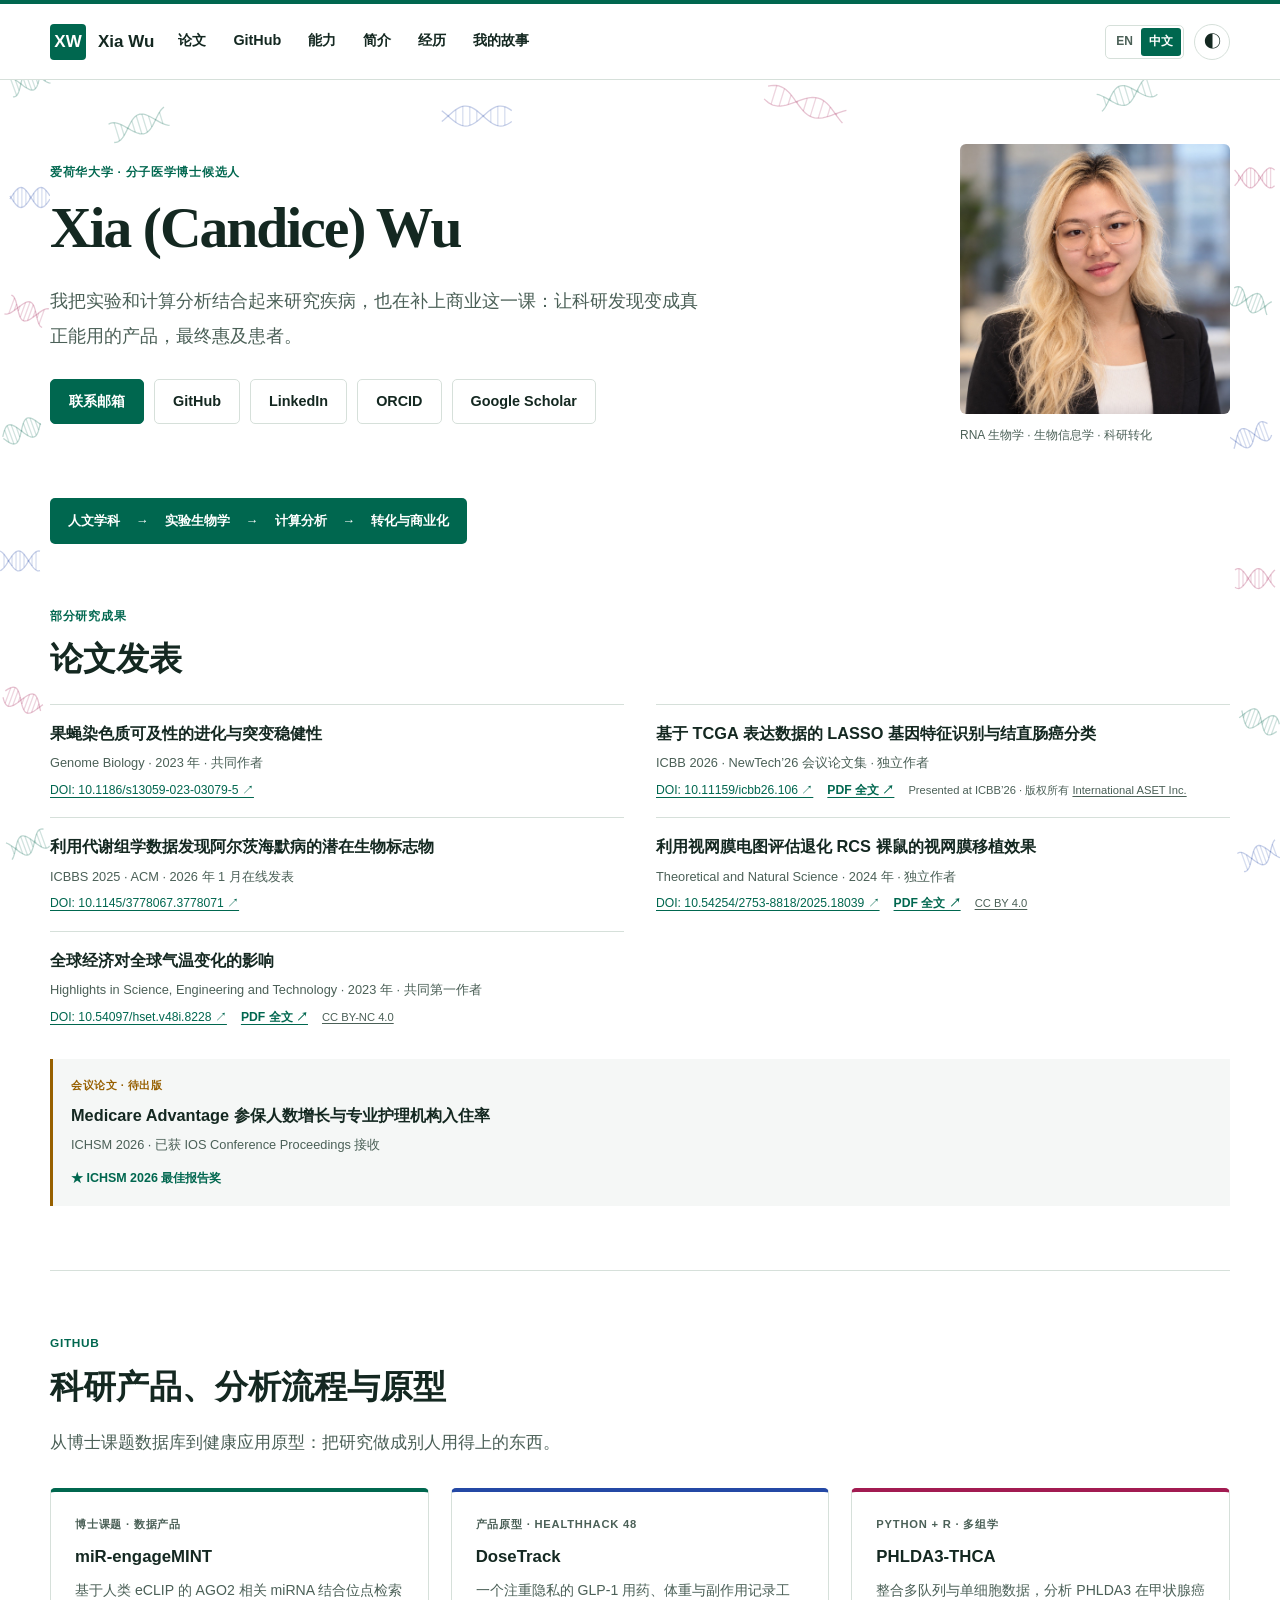
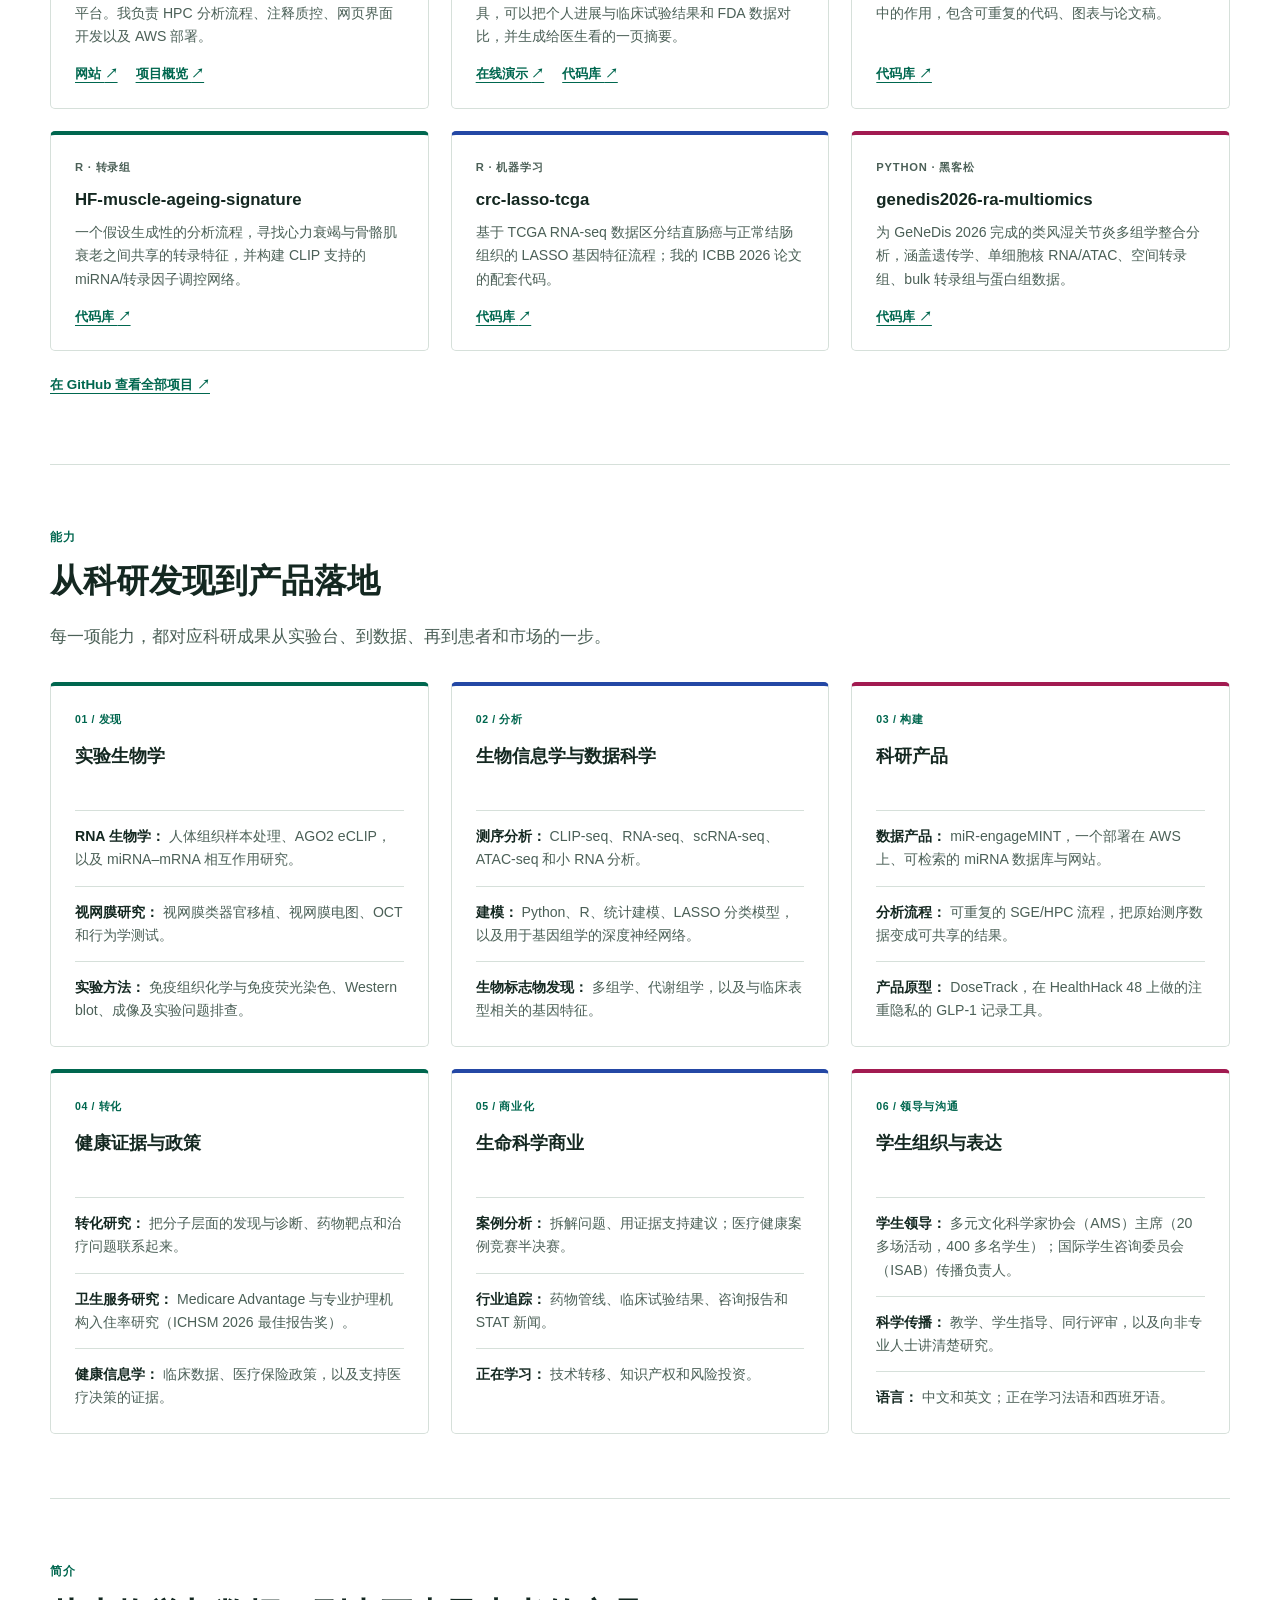
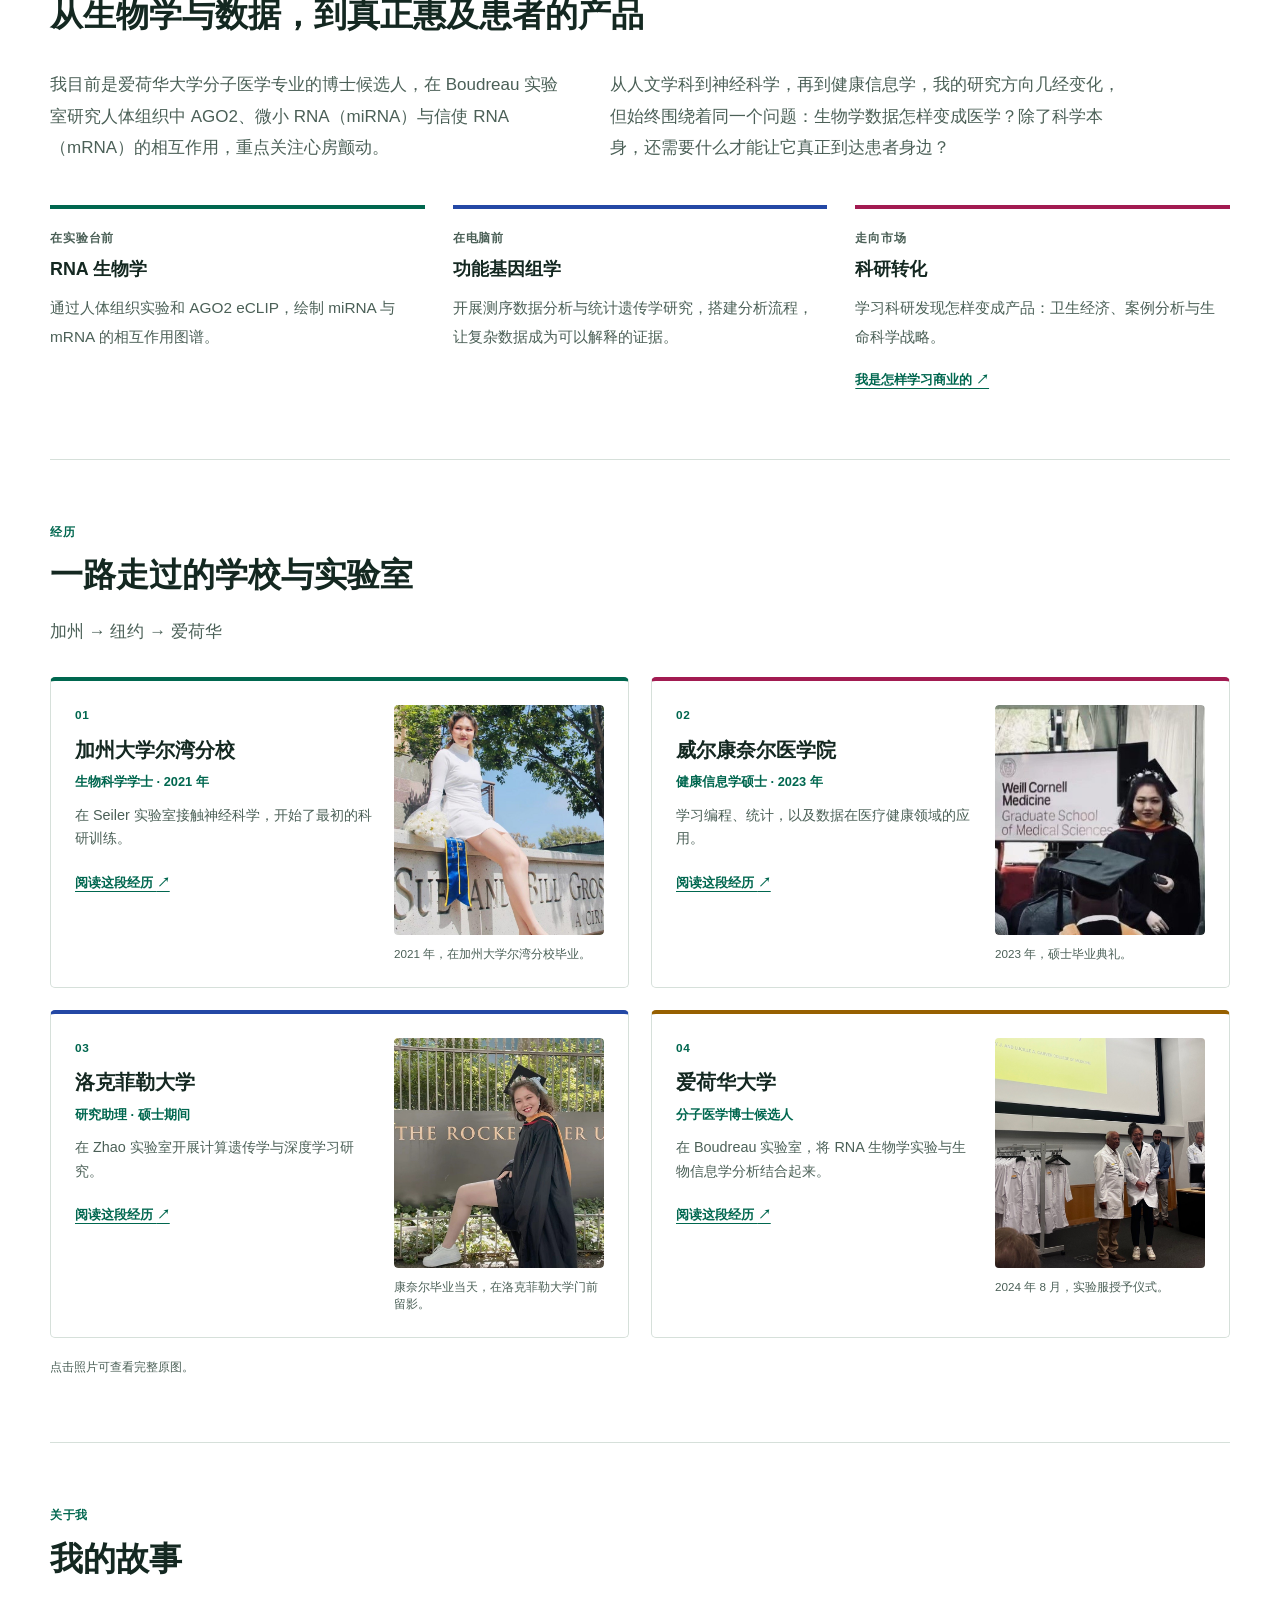
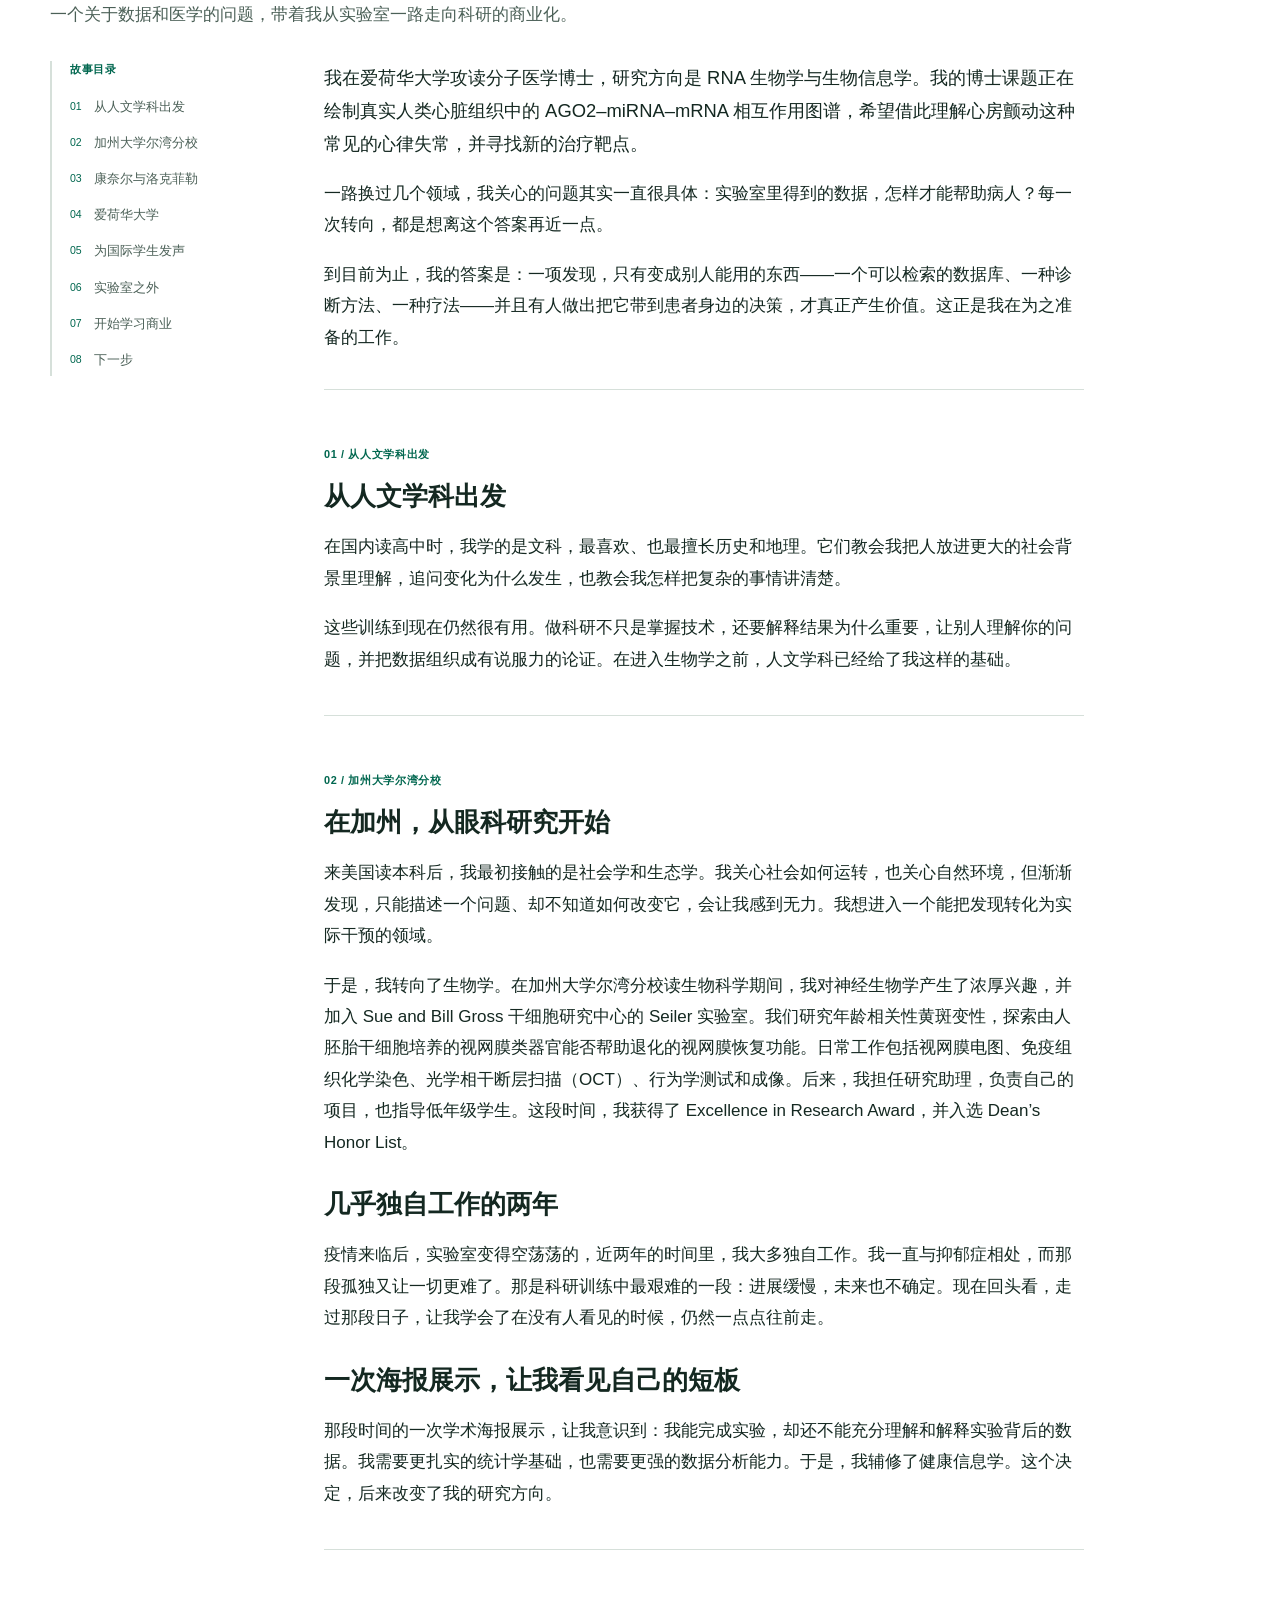
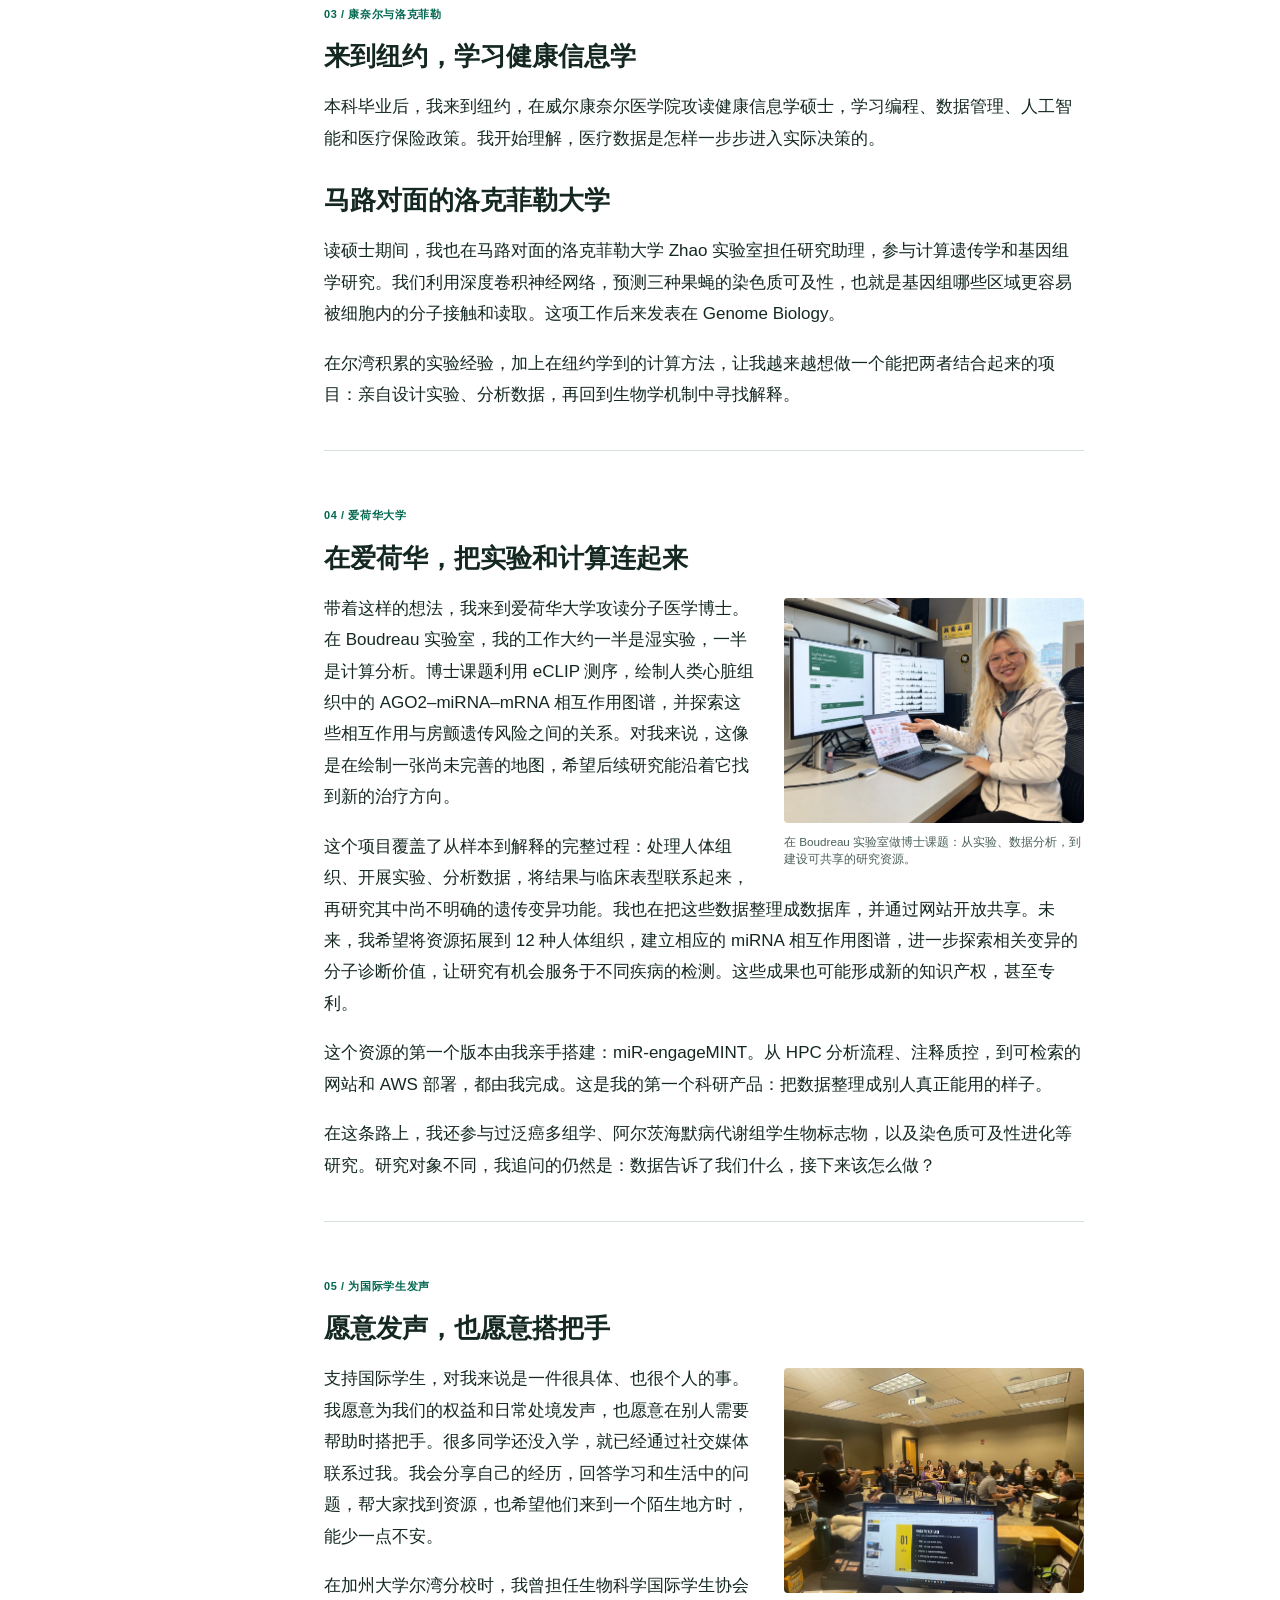
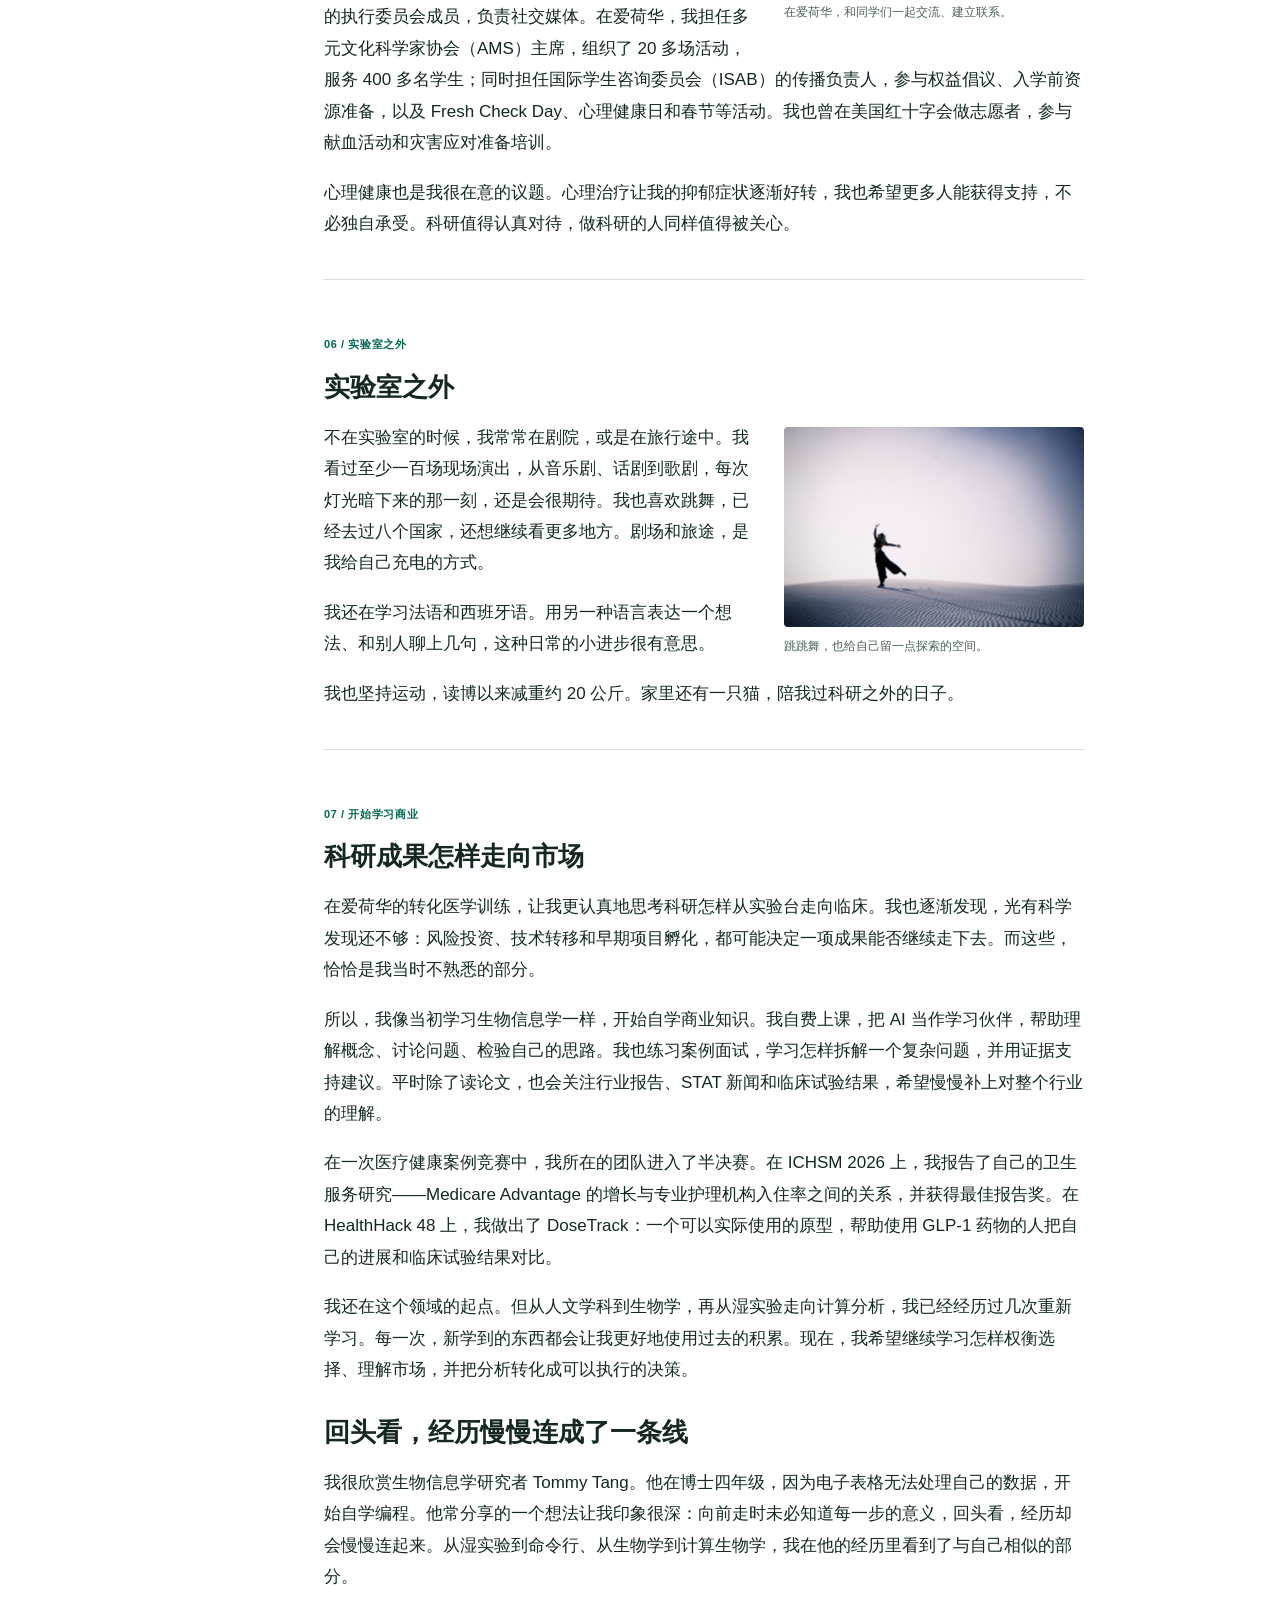
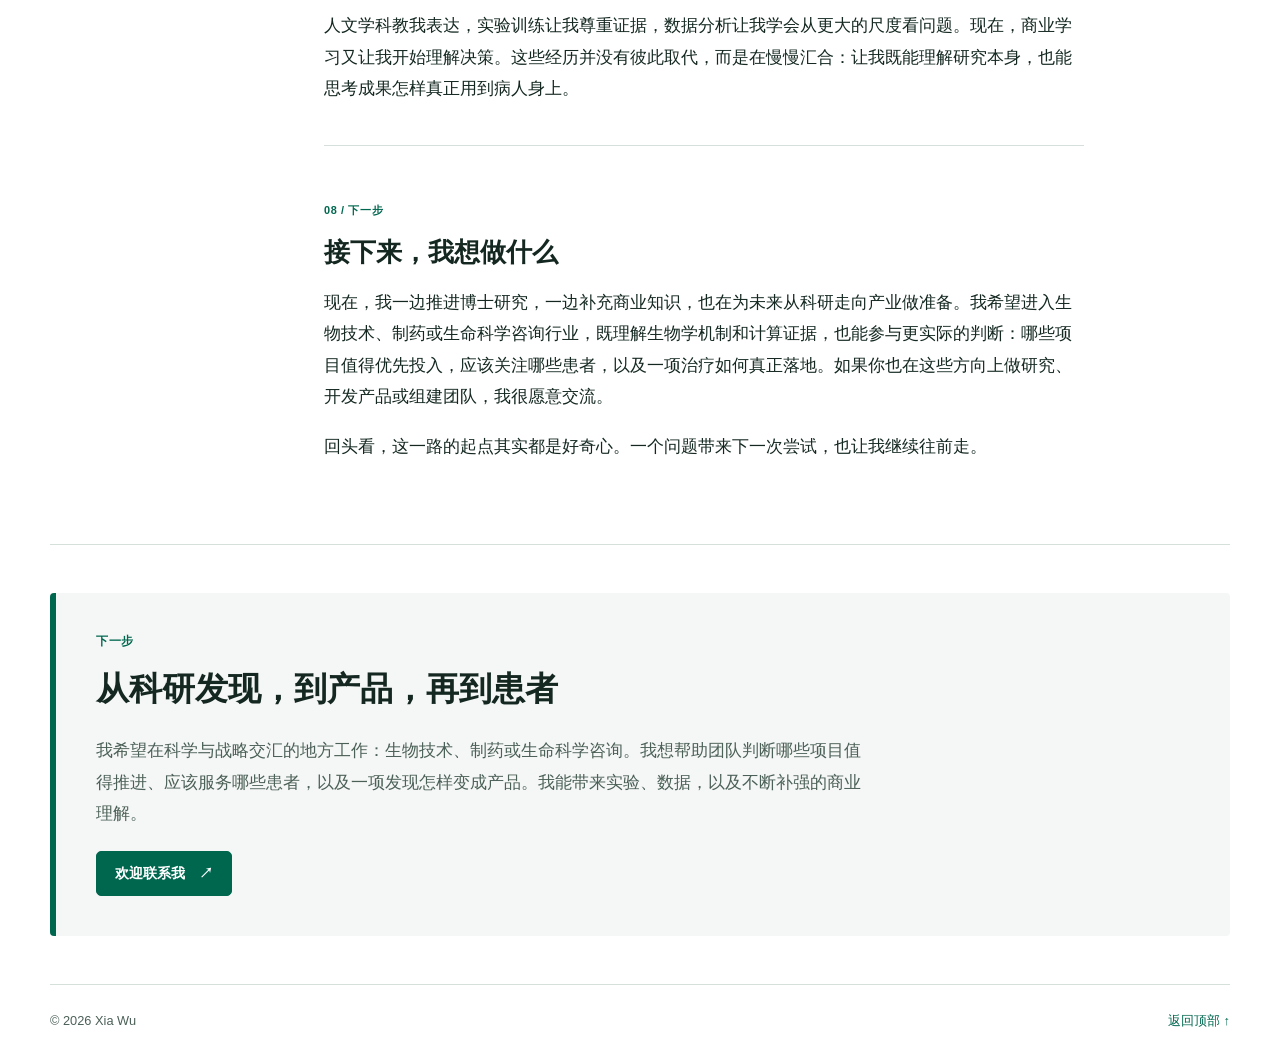
==== commit 345de9ad: "Add a Google Scholar profile link next to ORCID Co-Authored-By: Claude Opus 5.5 <noreply@anthropic.c" ====
--- a/zh.html
+++ b/zh.html
@@ -52,6 +52,7 @@
             <a class="button" href="https://github.com/candicewu0515" target="_blank" rel="noreferrer">GitHub</a>
             <a class="button" href="https://www.linkedin.com/in/candicewu2355" target="_blank" rel="noreferrer">LinkedIn</a>
             <a class="button" href="https://orcid.org/0009-0006-9852-812X" target="_blank" rel="noreferrer">ORCID</a>
+            <a class="button" href="https://scholar.google.com/citations?user=UtZC1psAAAAJ" target="_blank" rel="noreferrer">Google Scholar</a>
           </div>
         </div>
 
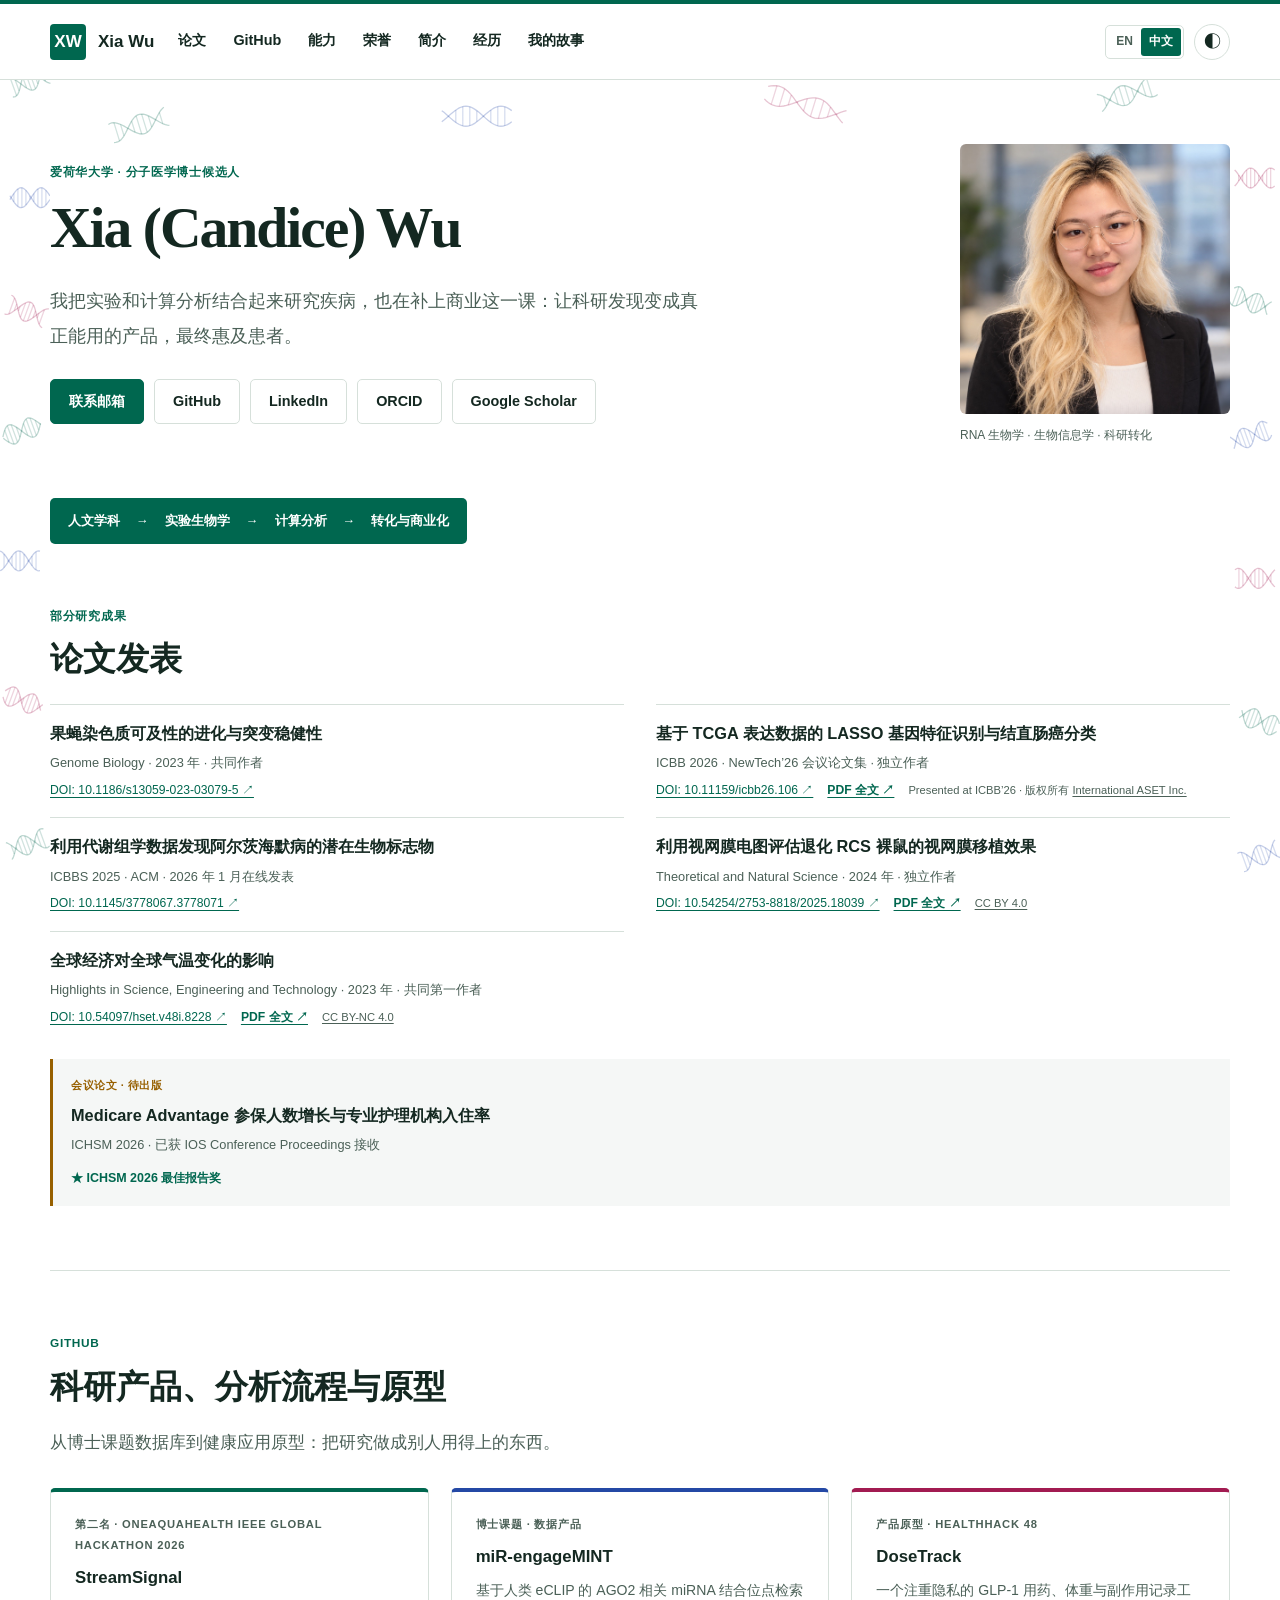
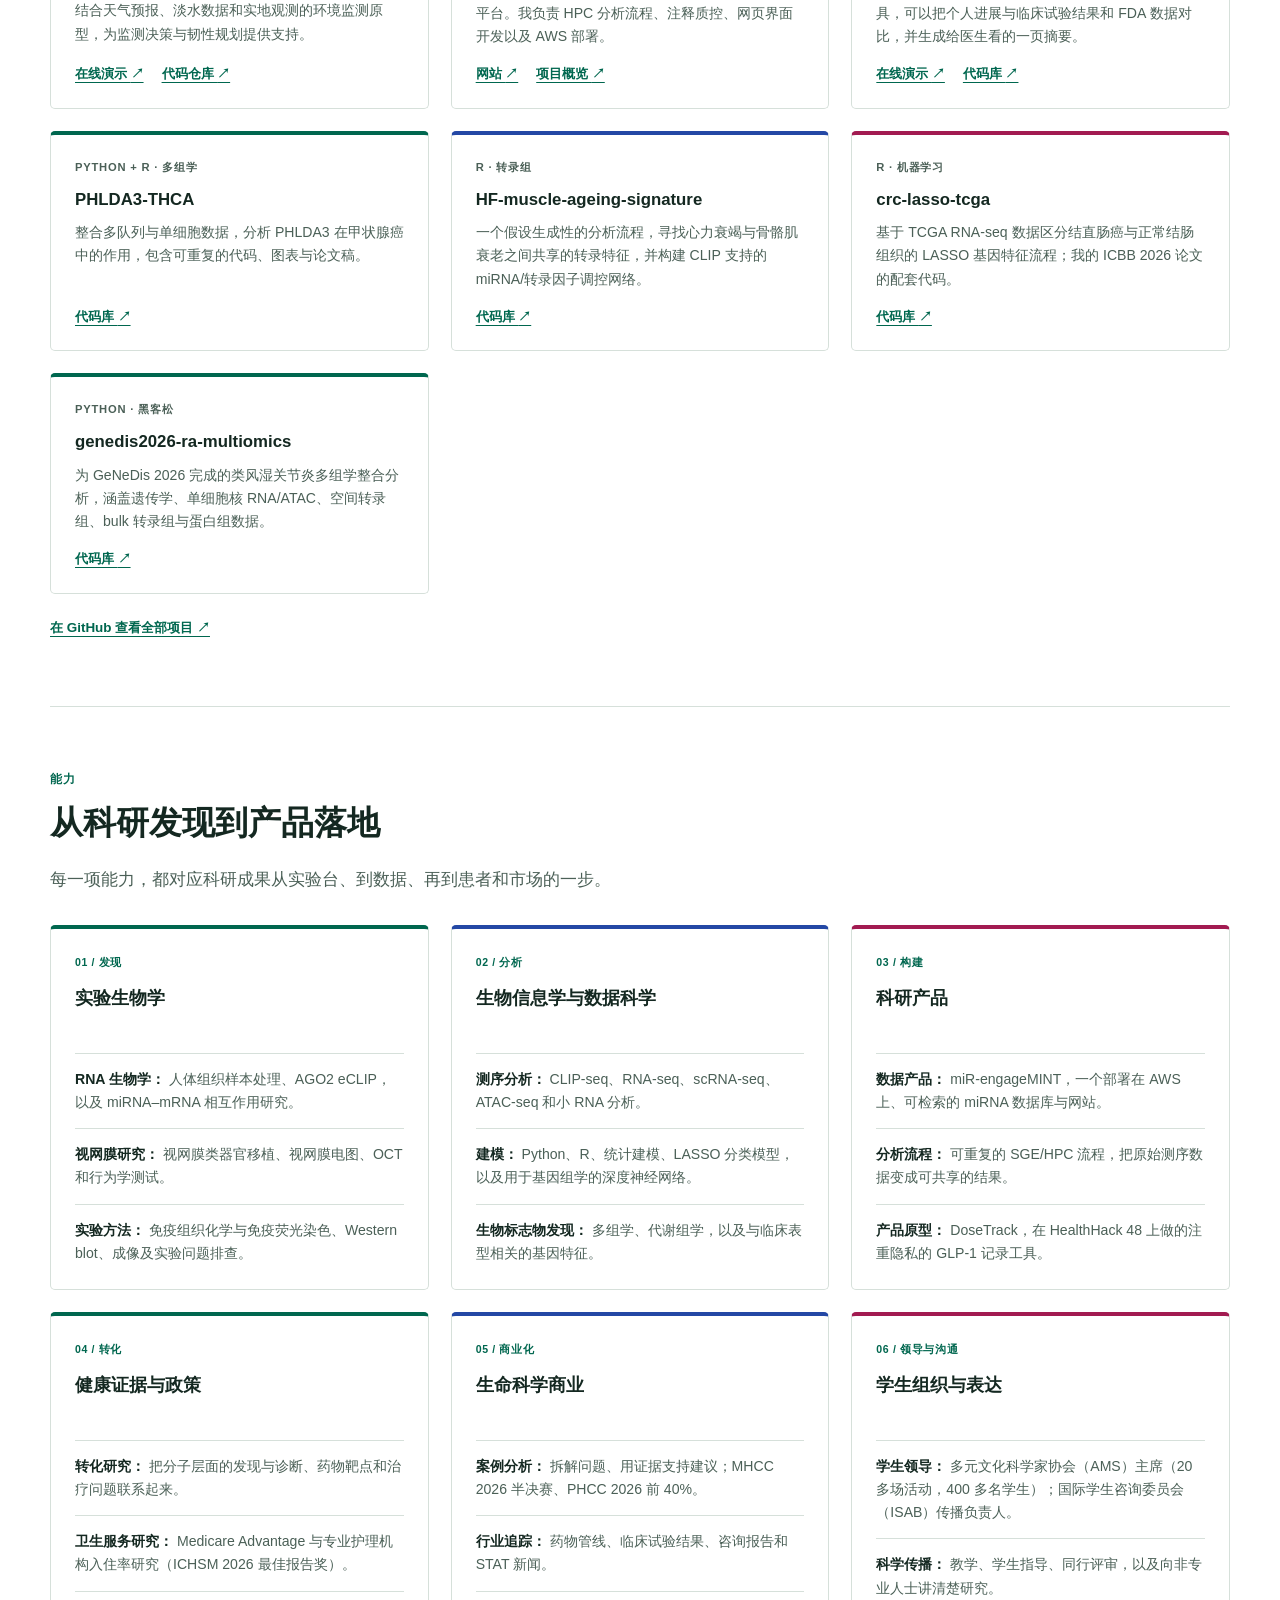
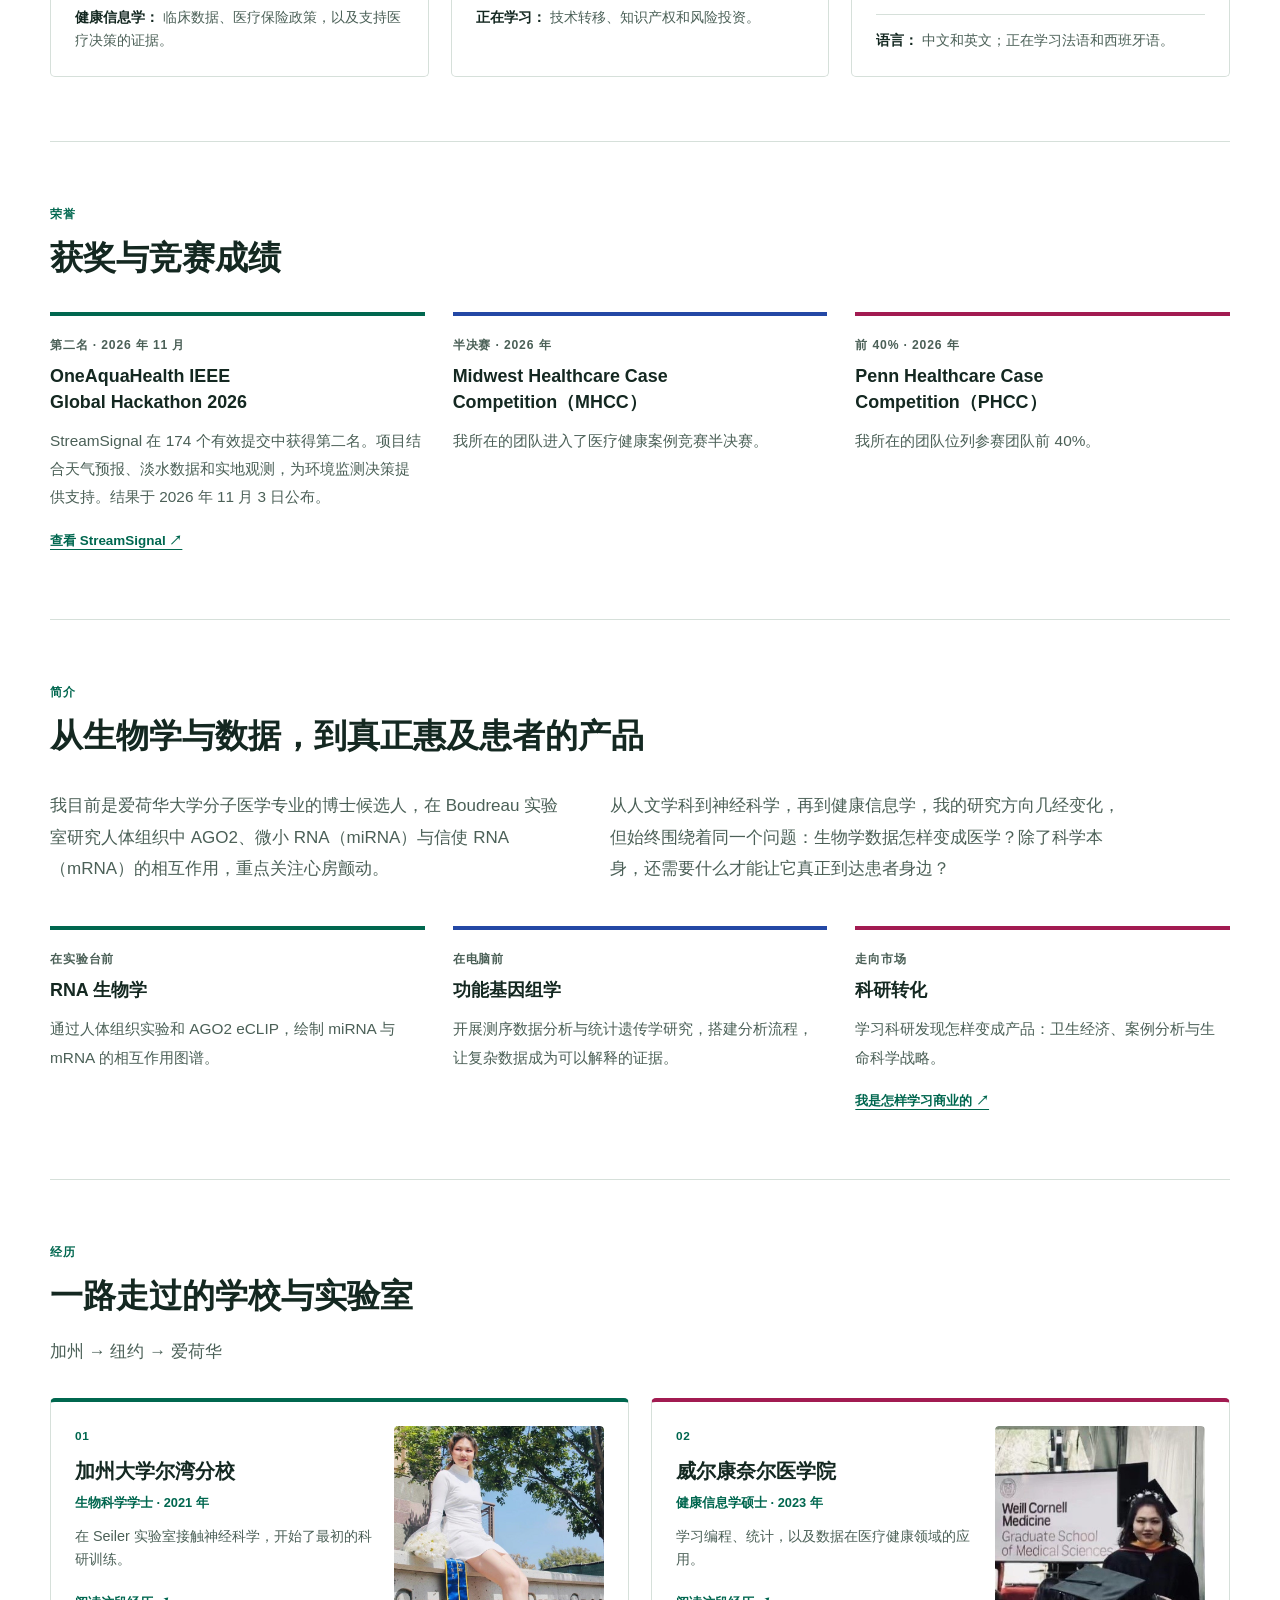
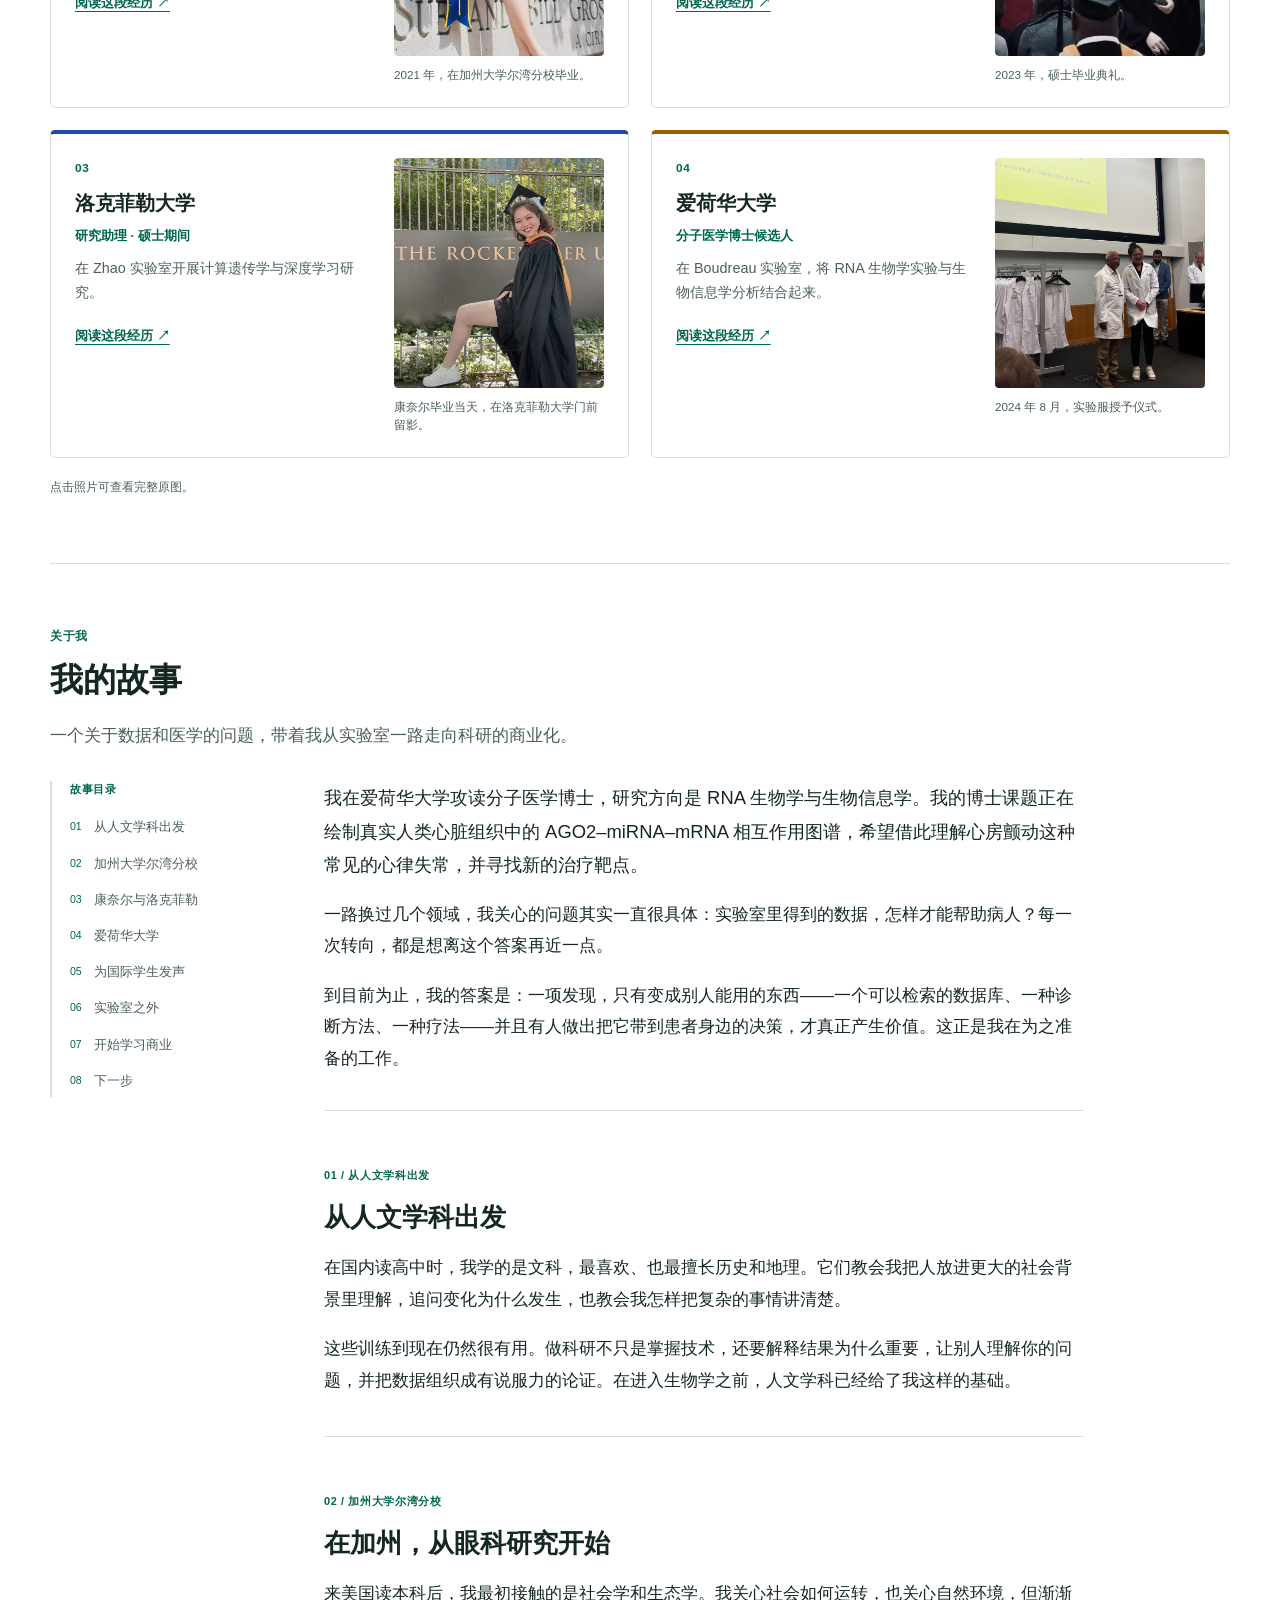
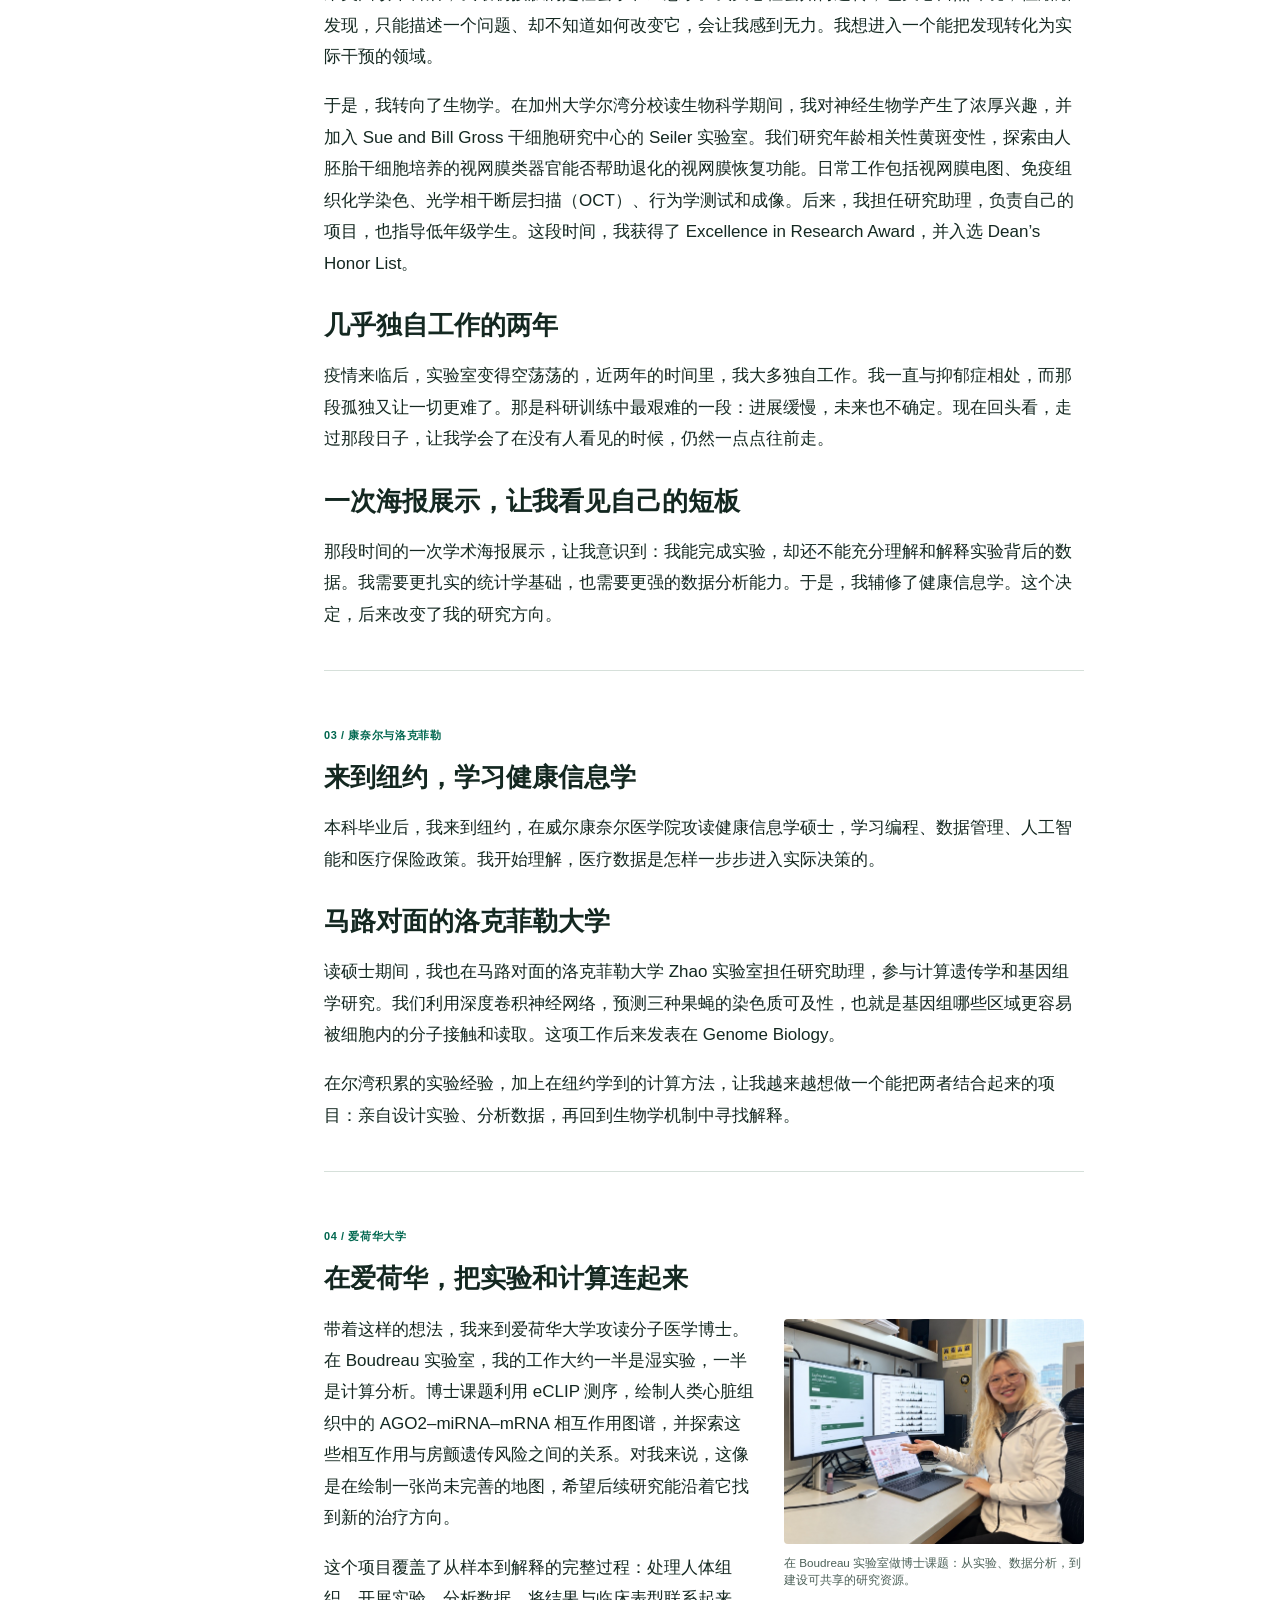
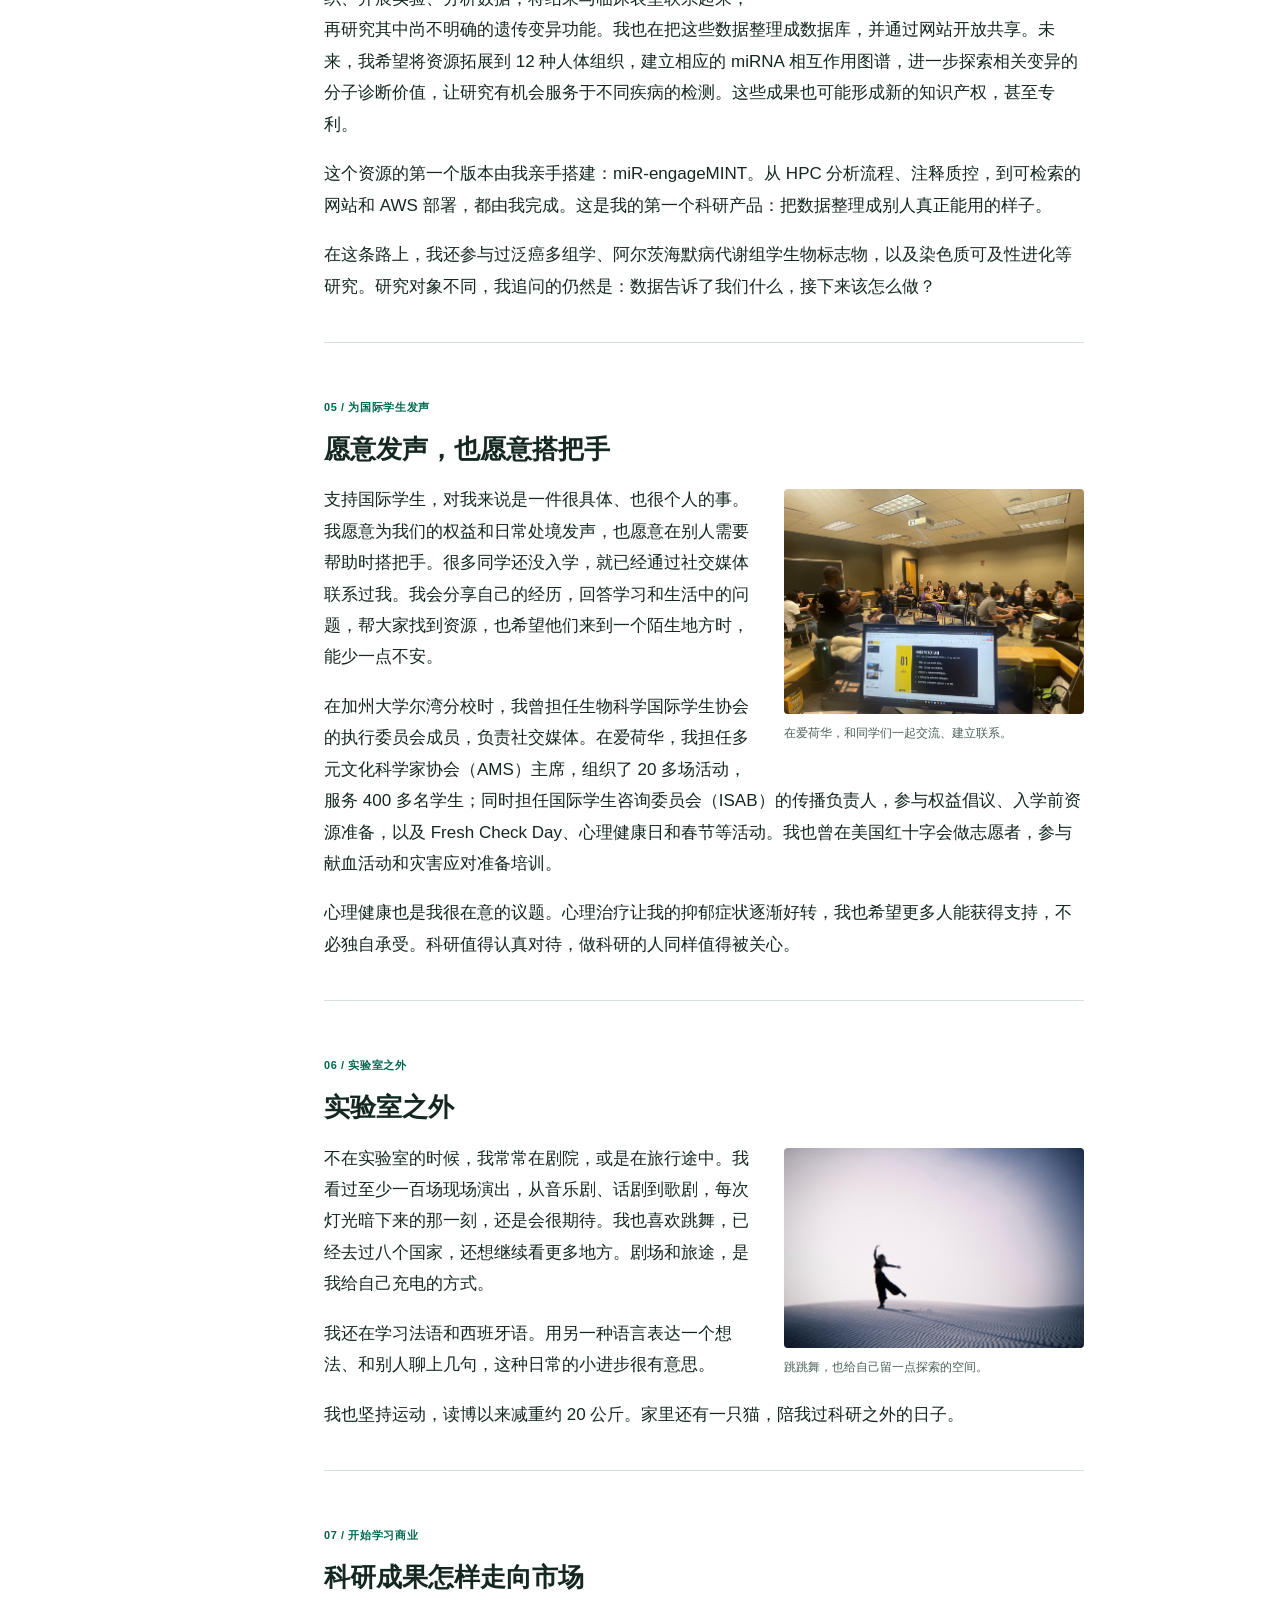
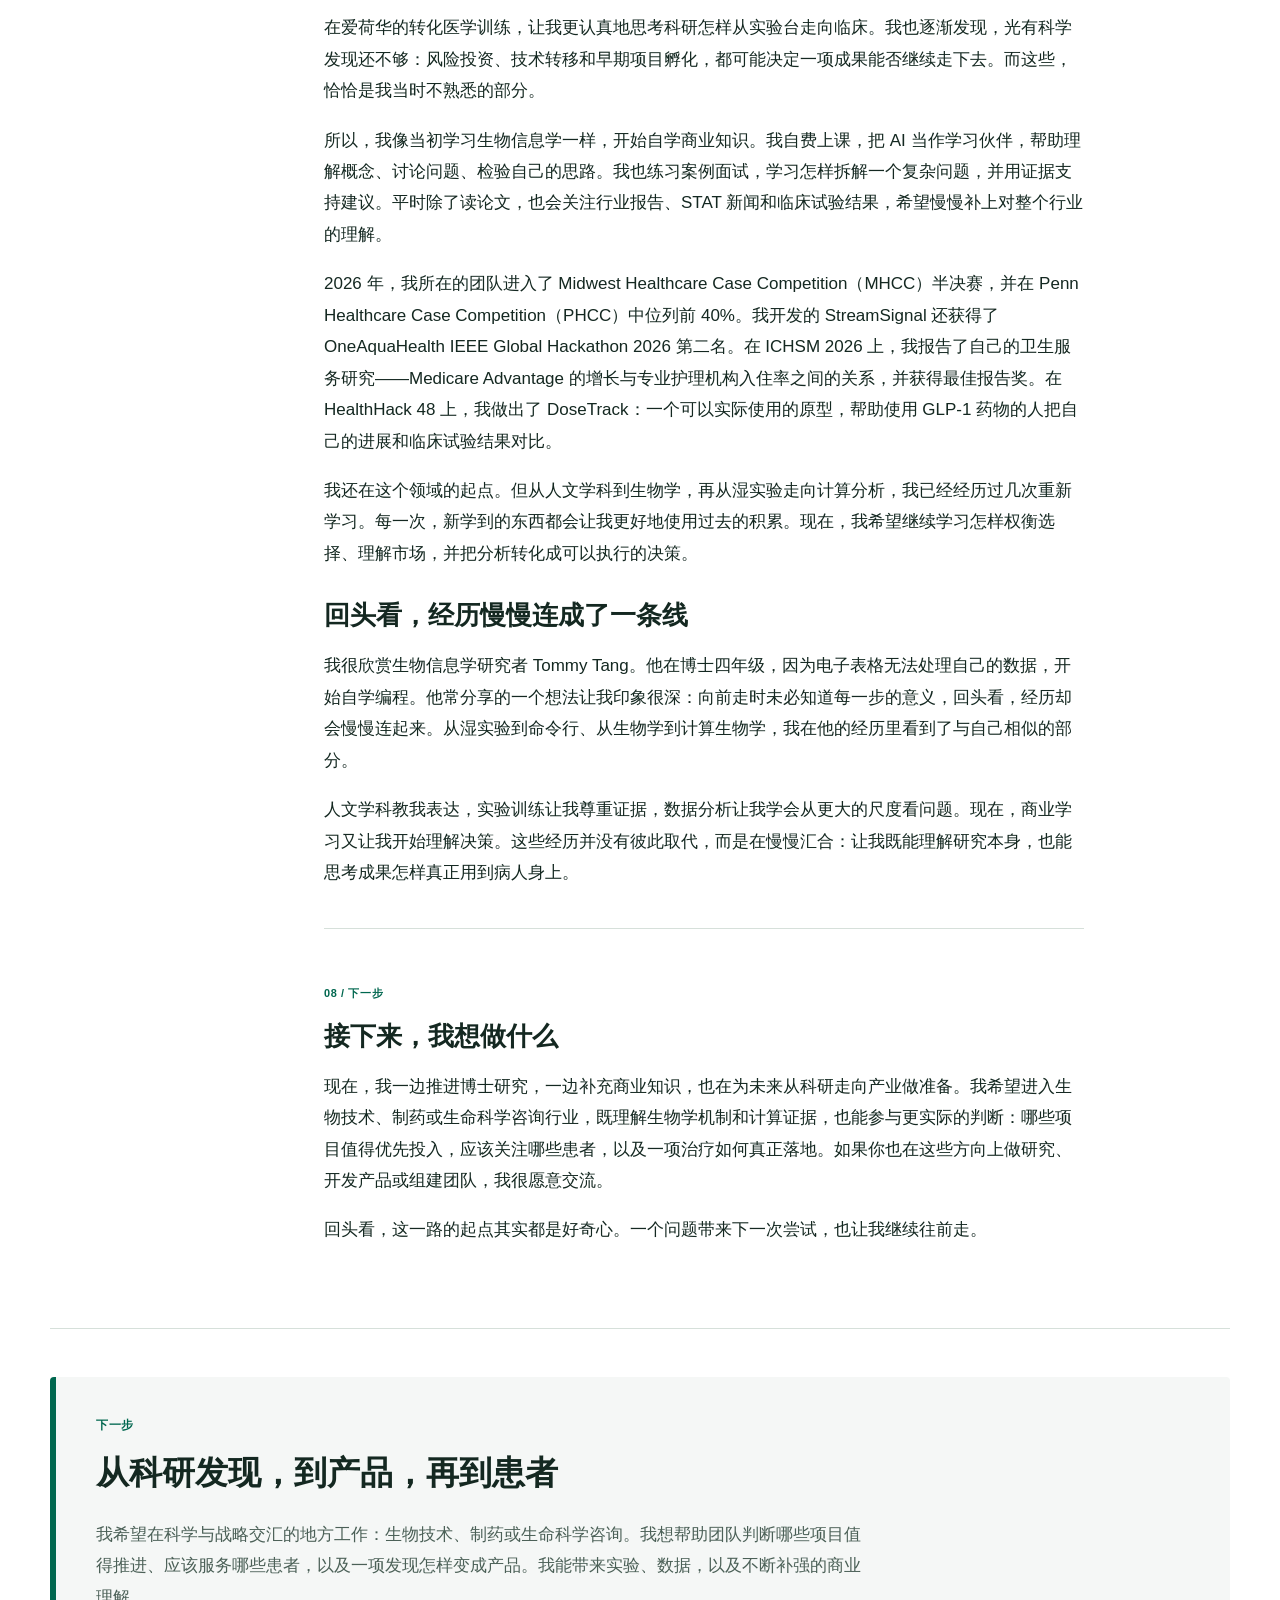
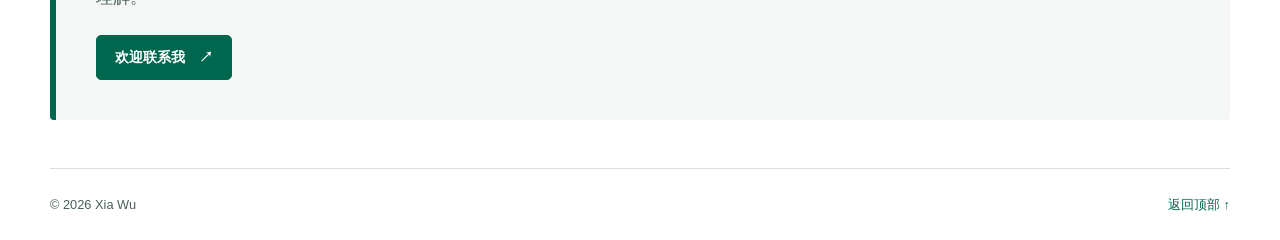
==== commit e592fc37: "Update 2026 awards and competition results" ====
--- a/zh.html
+++ b/zh.html
@@ -25,6 +25,7 @@
         <a href="#publications">论文</a>
         <a href="#github">GitHub</a>
         <a href="#skills">能力</a>
+        <a href="#awards">荣誉</a>
         <a href="#profile">简介</a>
         <a href="#journey">经历</a>
         <a href="#story">我的故事</a>
@@ -122,6 +123,7 @@
       <section class="section code-section" id="github" aria-labelledby="github-heading">
         <div class="section-heading"><p class="eyebrow">GitHub</p><h2 id="github-heading">科研产品、分析流程与原型</h2><p>从博士课题数据库到健康应用原型：把研究做成别人用得上的东西。</p></div>
         <div class="code-grid">
+<article><p class="code-meta">第二名 · OneAquaHealth IEEE Global Hackathon 2026</p><h3><a href="https://candicewu0515.github.io/streamsignal/" target="_blank" rel="noopener">StreamSignal</a></h3><p>结合天气预报、淡水数据和实地观测的环境监测原型，为监测决策与韧性规划提供支持。</p><div class="code-links"><a href="https://candicewu0515.github.io/streamsignal/" target="_blank" rel="noopener">在线演示 <span aria-hidden="true">↗</span></a><a href="https://github.com/candicewu0515/streamsignal" target="_blank" rel="noopener">代码仓库 <span aria-hidden="true">↗</span></a></div></article>
 <article><p class="code-meta">博士课题 · 数据产品</p><h3><a href="https://mir-engagemint.io/" target="_blank" rel="noopener">miR-engageMINT</a></h3><p>基于人类 eCLIP 的 AGO2 相关 miRNA 结合位点检索平台。我负责 HPC 分析流程、注释质控、网页界面开发以及 AWS 部署。</p><div class="code-links"><a href="https://mir-engagemint.io/" target="_blank" rel="noopener">网站 <span aria-hidden="true">↗</span></a><a href="https://github.com/candicewu0515/miR-engageMINT" target="_blank" rel="noopener">项目概览 <span aria-hidden="true">↗</span></a></div></article>
 <article><p class="code-meta">产品原型 · HealthHack 48</p><h3><a href="https://candicewu0515.github.io/dosetrack/" target="_blank" rel="noopener">DoseTrack</a></h3><p>一个注重隐私的 GLP-1 用药、体重与副作用记录工具，可以把个人进展与临床试验结果和 FDA 数据对比，并生成给医生看的一页摘要。</p><div class="code-links"><a href="https://candicewu0515.github.io/dosetrack/" target="_blank" rel="noopener">在线演示 <span aria-hidden="true">↗</span></a><a href="https://github.com/candicewu0515/dosetrack" target="_blank" rel="noopener">代码库 <span aria-hidden="true">↗</span></a></div></article>
 <article><p class="code-meta">Python + R · 多组学</p><h3><a href="https://github.com/candicewu0515/PHLDA3-THCA" target="_blank" rel="noopener">PHLDA3-THCA</a></h3><p>整合多队列与单细胞数据，分析 PHLDA3 在甲状腺癌中的作用，包含可重复的代码、图表与论文稿。</p><div class="code-links"><a href="https://github.com/candicewu0515/PHLDA3-THCA" target="_blank" rel="noopener">代码库 <span aria-hidden="true">↗</span></a></div></article>
@@ -154,7 +156,7 @@
 <li><strong>健康信息学：</strong> 临床数据、医疗保险政策，以及支持医疗决策的证据。</li>
 </ul></article>
 <article><span class="skill-number">05 / 商业化</span><h3>生命科学商业</h3><ul>
-<li><strong>案例分析：</strong> 拆解问题、用证据支持建议；医疗健康案例竞赛半决赛。</li>
+<li><strong>案例分析：</strong> 拆解问题、用证据支持建议；MHCC 2026 半决赛、PHCC 2026 前 40%。</li>
 <li><strong>行业追踪：</strong> 药物管线、临床试验结果、咨询报告和 STAT 新闻。</li>
 <li><strong>正在学习：</strong> 技术转移、知识产权和风险投资。</li>
 </ul></article>
@@ -163,6 +165,14 @@
 <li><strong>科学传播：</strong> 教学、学生指导、同行评审，以及向非专业人士讲清楚研究。</li>
 <li><strong>语言：</strong> 中文和英文；正在学习法语和西班牙语。</li>
 </ul></article></div>
+      </section>
+      <section class="section" id="awards" aria-labelledby="awards-heading">
+        <div class="section-heading"><p class="eyebrow">荣誉</p><h2 id="awards-heading">获奖与竞赛成绩</h2></div>
+        <div class="research-grid">
+          <article><p class="panel-kicker">第二名 · 2026 年 11 月</p><h3>OneAquaHealth IEEE Global Hackathon 2026</h3><p>StreamSignal 在 174 个有效提交中获得第二名。项目结合天气预报、淡水数据和实地观测，为环境监测决策提供支持。结果于 2026 年 11 月 3 日公布。</p><a class="text-link" href="https://github.com/candicewu0515/streamsignal" target="_blank" rel="noopener">查看 StreamSignal ↗</a></article>
+          <article><p class="panel-kicker">半决赛 · 2026 年</p><h3>Midwest Healthcare Case Competition（MHCC）</h3><p>我所在的团队进入了医疗健康案例竞赛半决赛。</p></article>
+          <article><p class="panel-kicker">前 40% · 2026 年</p><h3>Penn Healthcare Case Competition（PHCC）</h3><p>我所在的团队位列参赛团队前 40%。</p></article>
+        </div>
       </section>
       <section class="section" id="profile">
         <div class="section-heading"><p class="eyebrow">简介</p><h2>从生物学与数据，到真正惠及患者的产品</h2></div>
@@ -306,7 +316,7 @@
             所以，我像当初学习生物信息学一样，开始自学商业知识。我自费上课，把 AI 当作学习伙伴，帮助理解概念、讨论问题、检验自己的思路。我也练习案例面试，学习怎样拆解一个复杂问题，并用证据支持建议。平时除了读论文，也会关注行业报告、STAT 新闻和临床试验结果，希望慢慢补上对整个行业的理解。
           </p>
           <p>
-            在一次医疗健康案例竞赛中，我所在的团队进入了半决赛。在 ICHSM 2026 上，我报告了自己的卫生服务研究——Medicare Advantage 的增长与专业护理机构入住率之间的关系，并获得最佳报告奖。在 HealthHack 48 上，我做出了 DoseTrack：一个可以实际使用的原型，帮助使用 GLP-1 药物的人把自己的进展和临床试验结果对比。
+            2026 年，我所在的团队进入了 Midwest Healthcare Case Competition（MHCC）半决赛，并在 Penn Healthcare Case Competition（PHCC）中位列前 40%。我开发的 StreamSignal 还获得了 OneAquaHealth IEEE Global Hackathon 2026 第二名。在 ICHSM 2026 上，我报告了自己的卫生服务研究——Medicare Advantage 的增长与专业护理机构入住率之间的关系，并获得最佳报告奖。在 HealthHack 48 上，我做出了 DoseTrack：一个可以实际使用的原型，帮助使用 GLP-1 药物的人把自己的进展和临床试验结果对比。
           </p>
           <p>
             我还在这个领域的起点。但从人文学科到生物学，再从湿实验走向计算分析，我已经经历过几次重新学习。每一次，新学到的东西都会让我更好地使用过去的积累。现在，我希望继续学习怎样权衡选择、理解市场，并把分析转化成可以执行的决策。
@@ -338,3 +348,4 @@
     <script src="app.js?v=20261028-lang" defer></script>
   </body>
 </html>
+
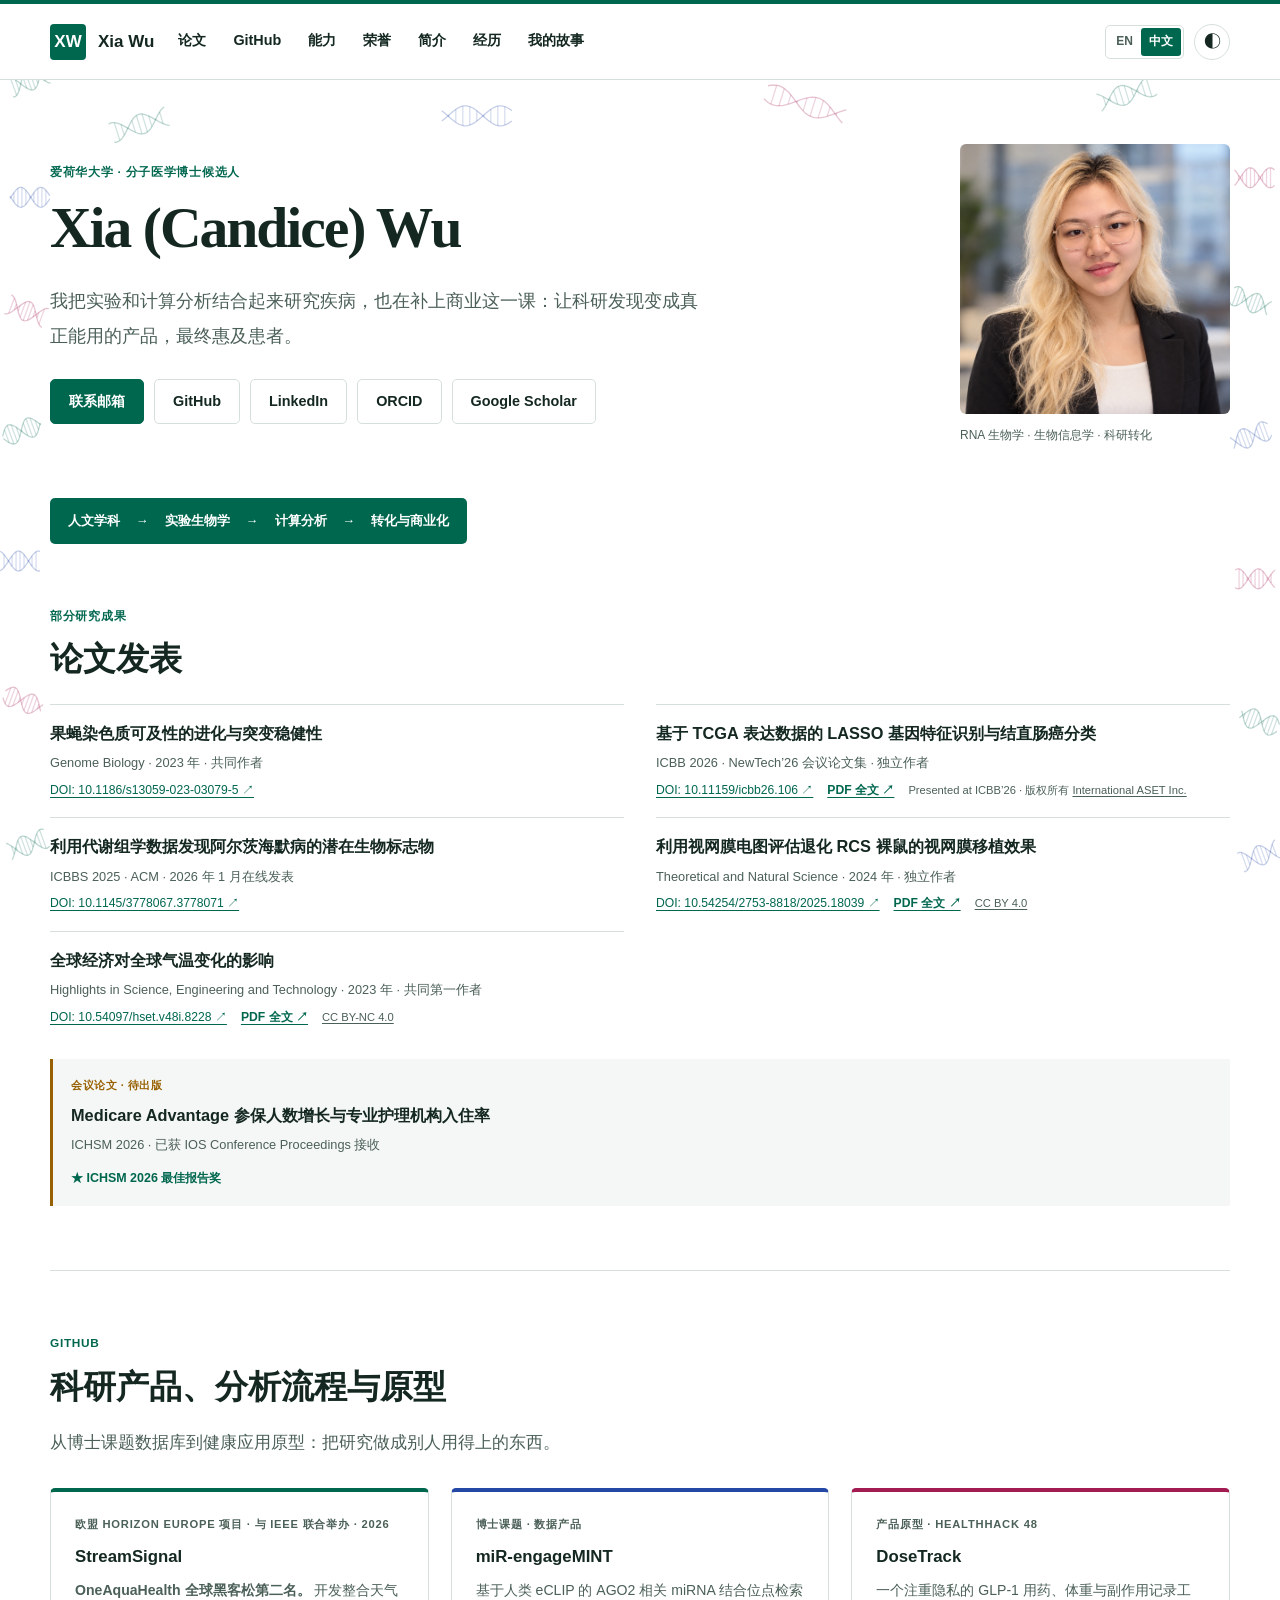
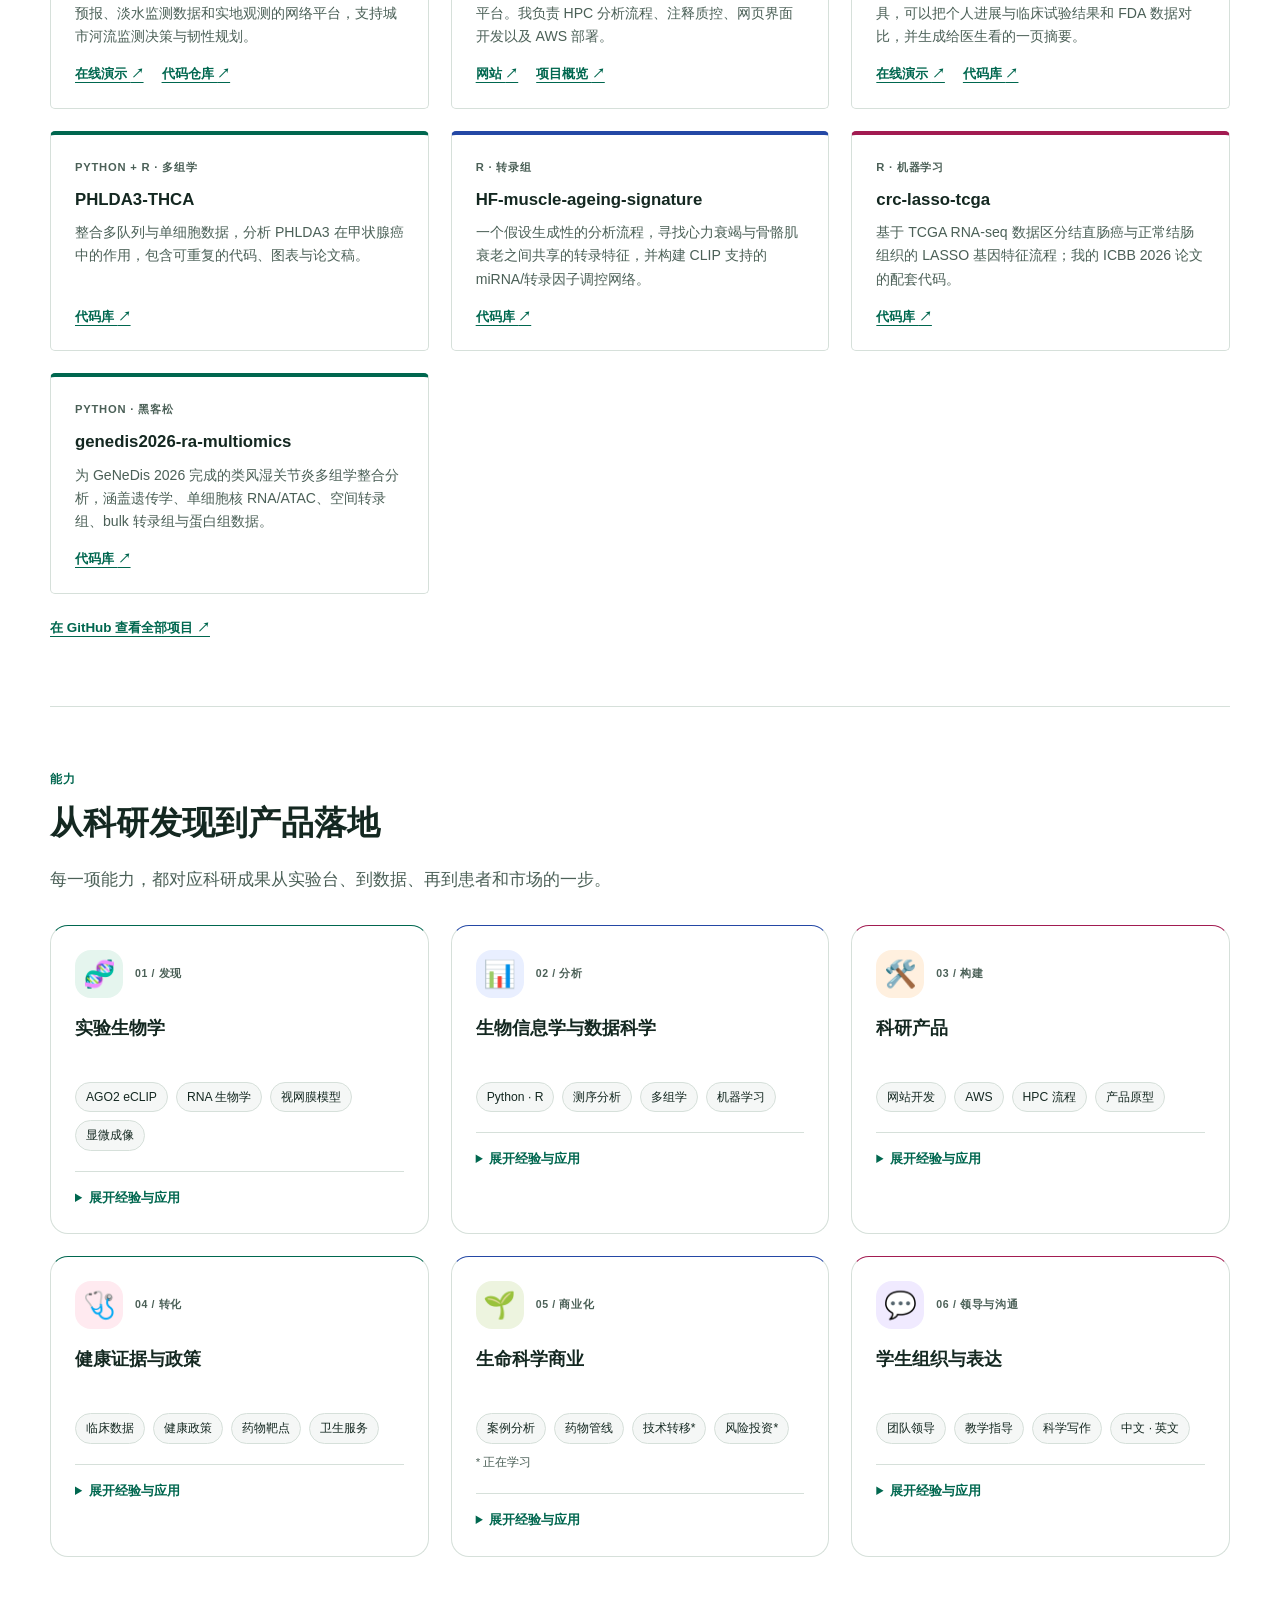
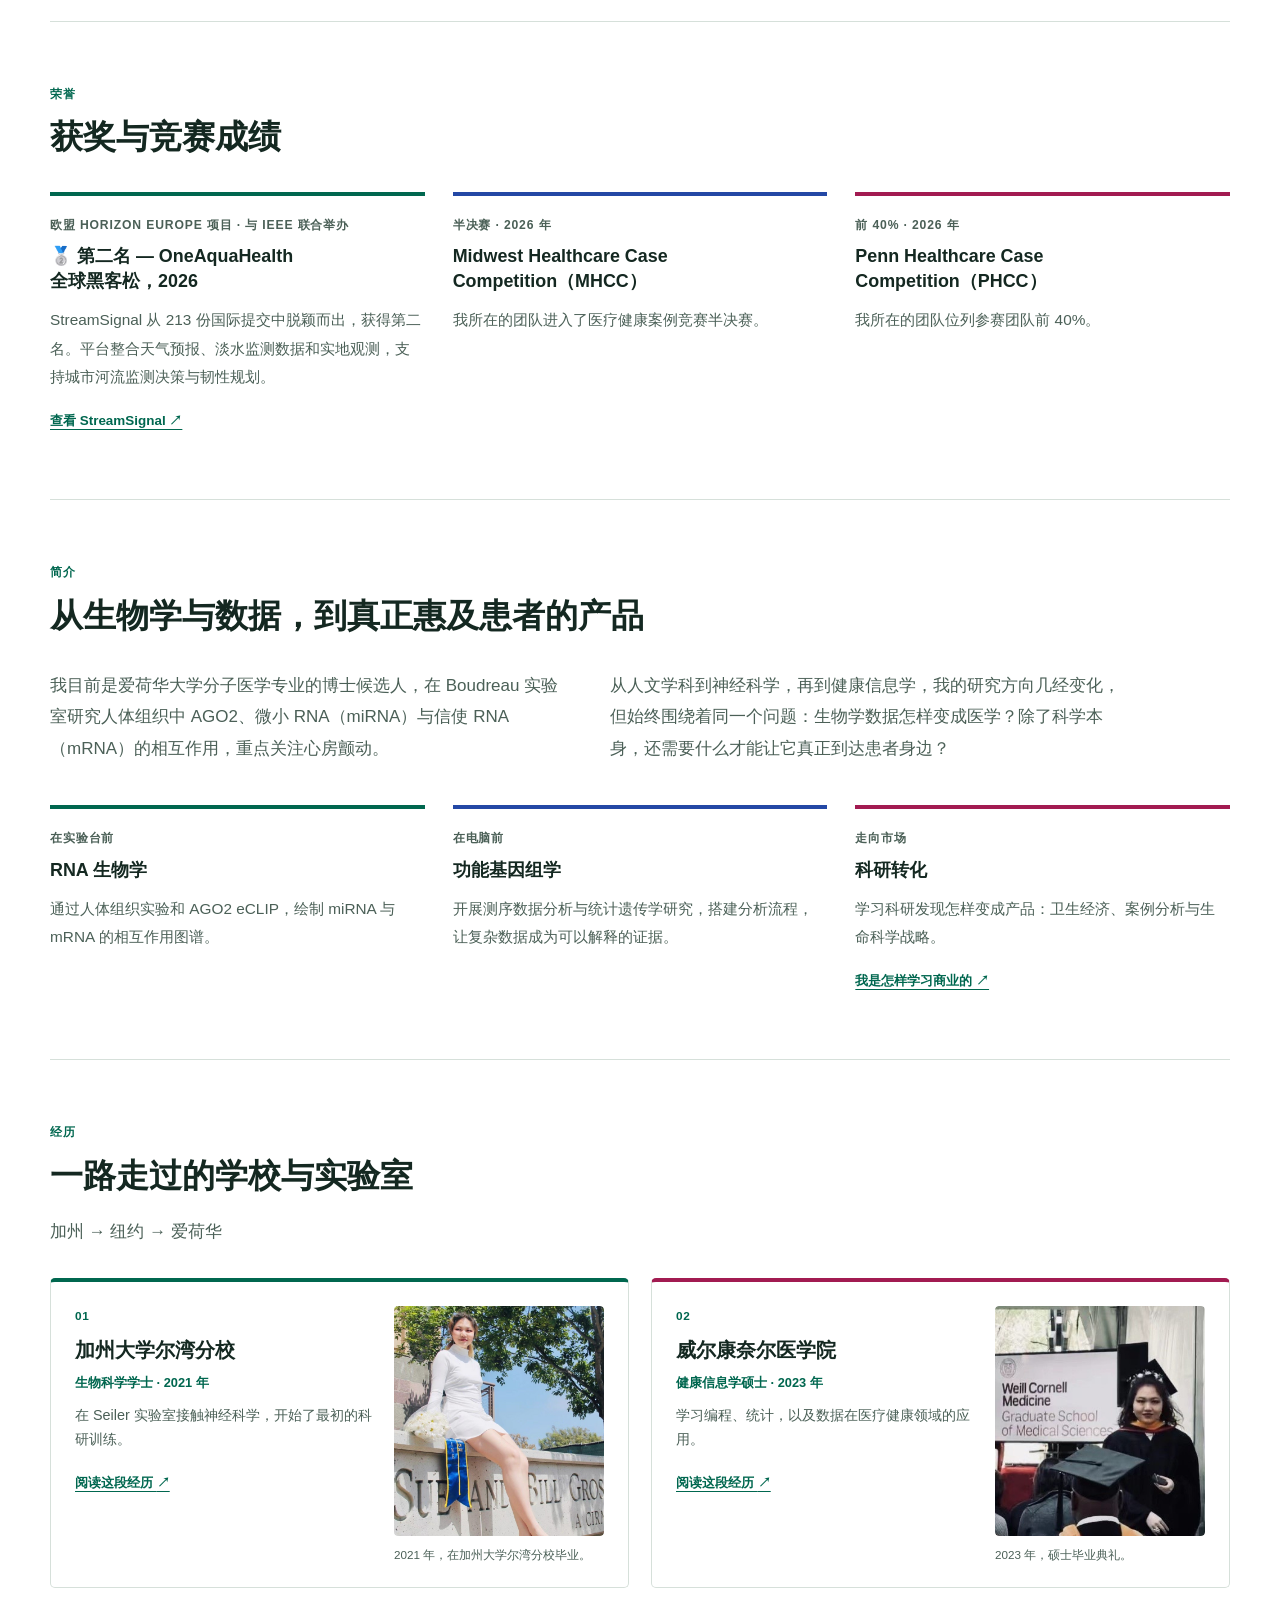
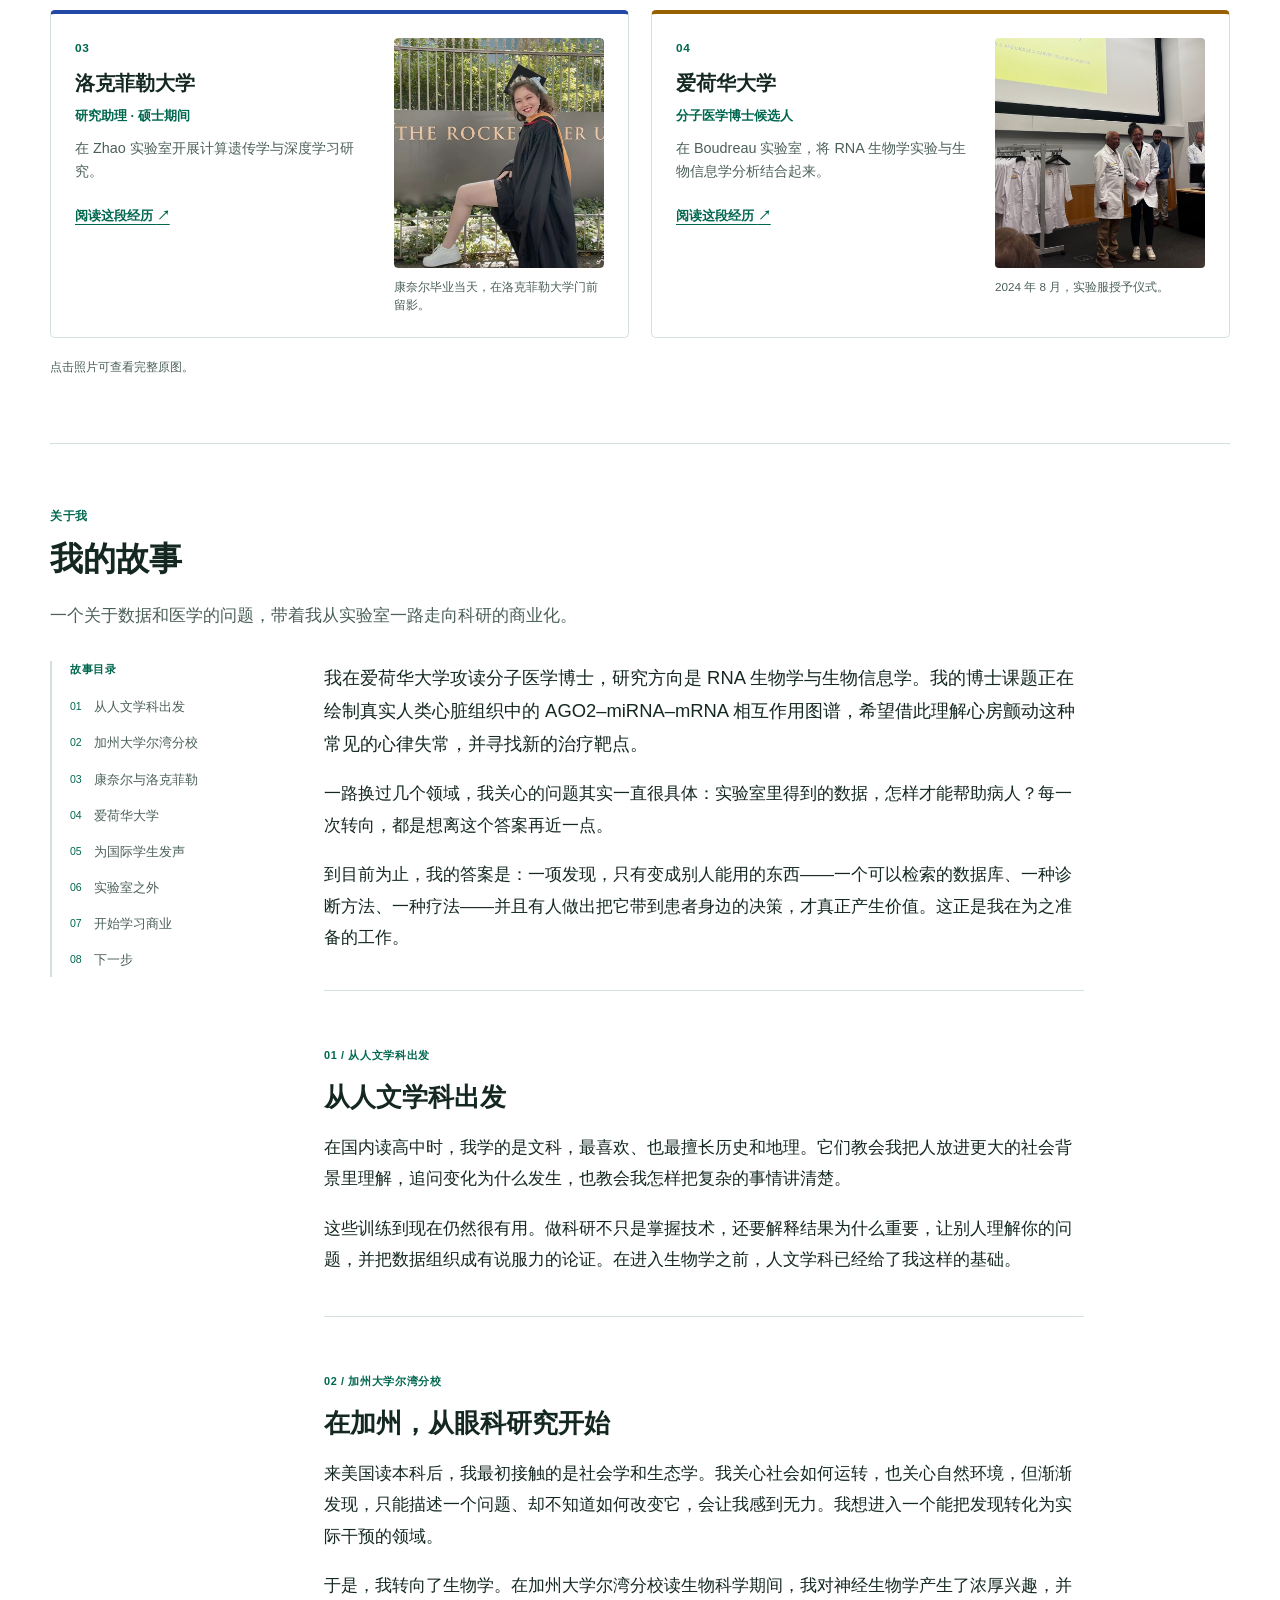
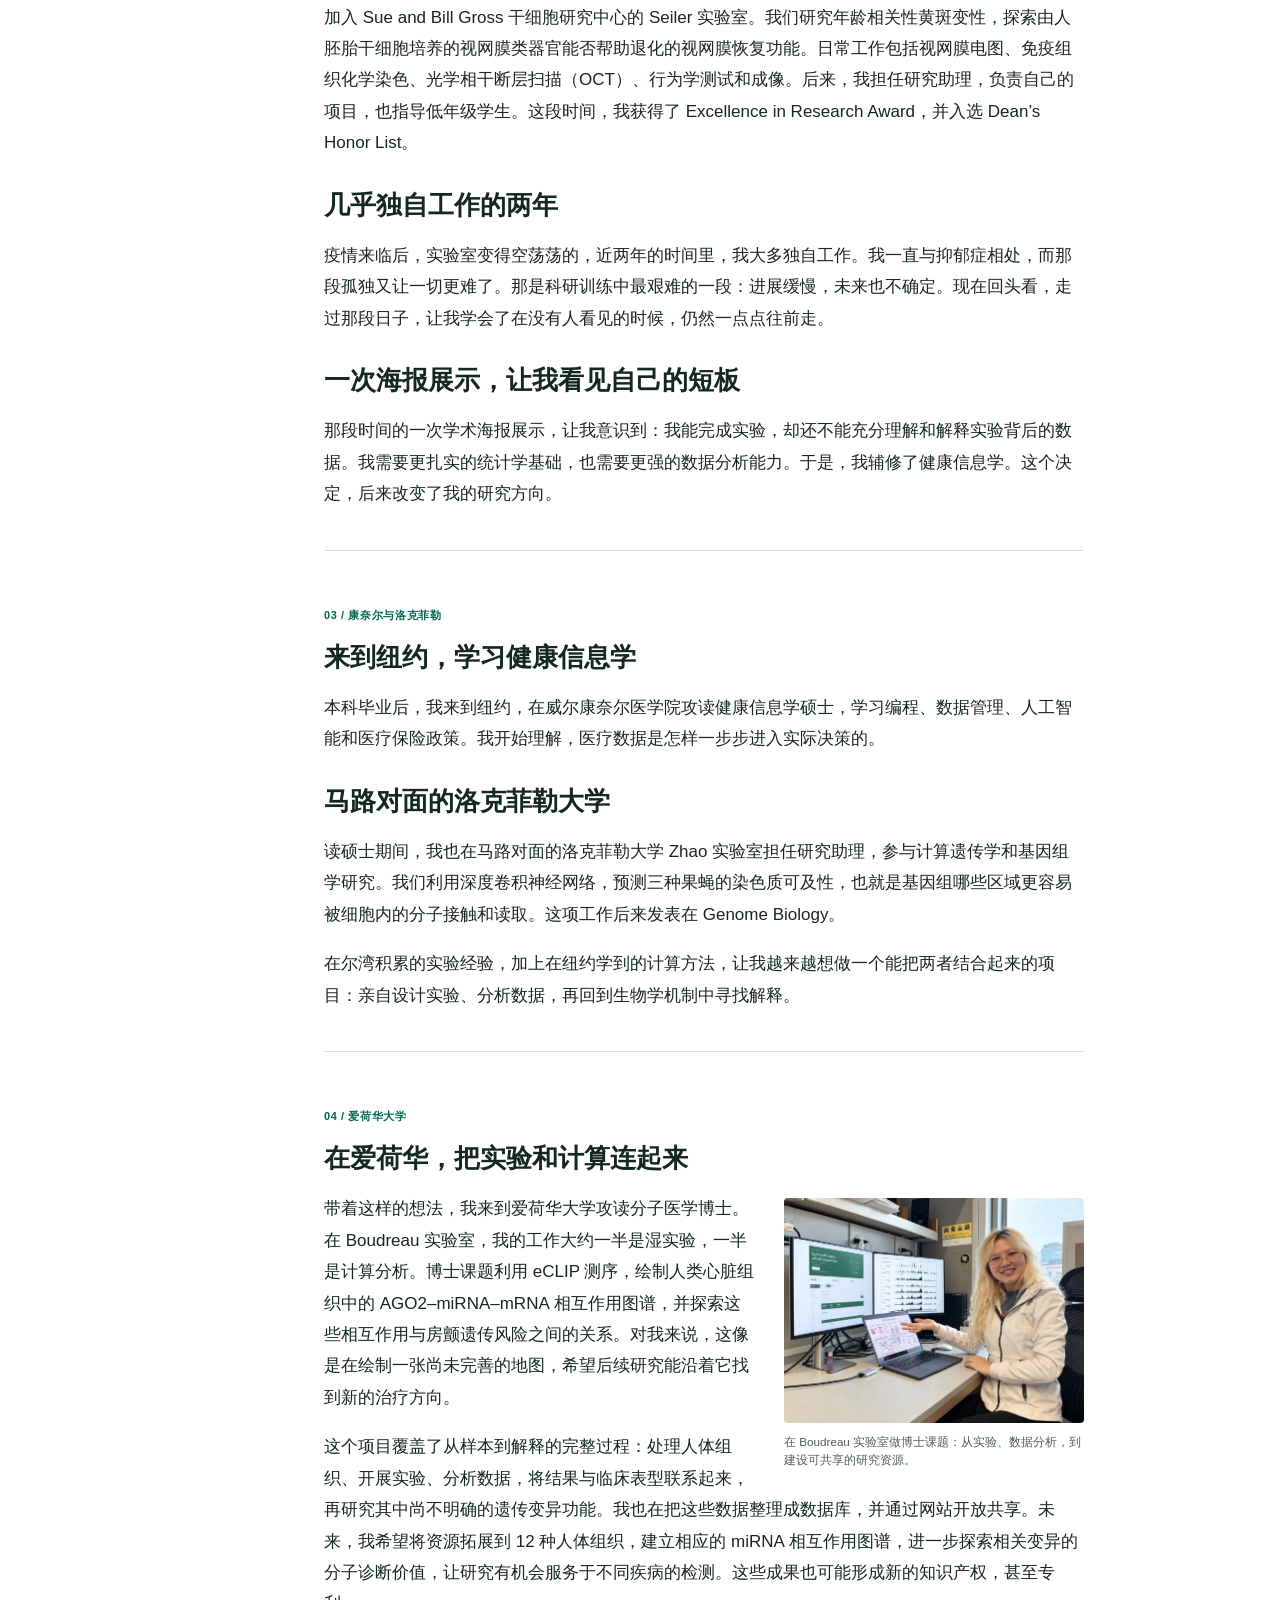
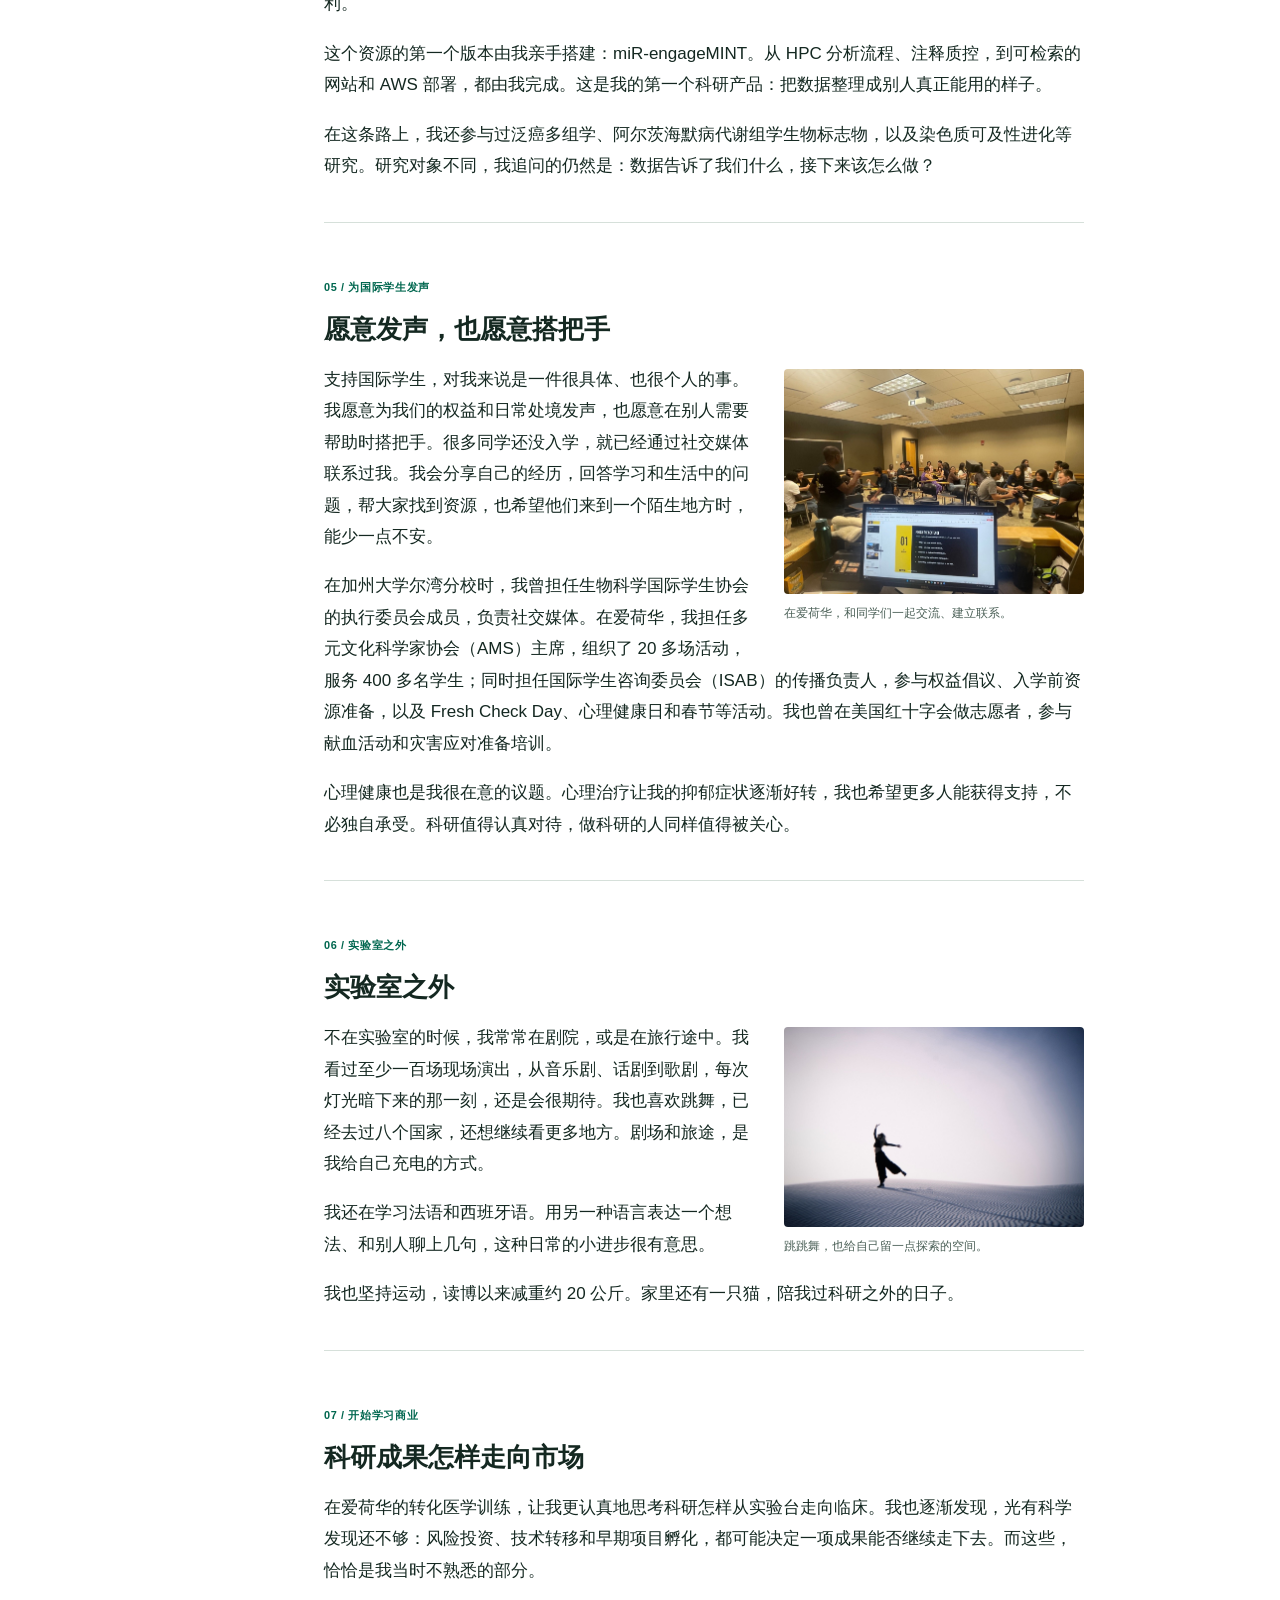
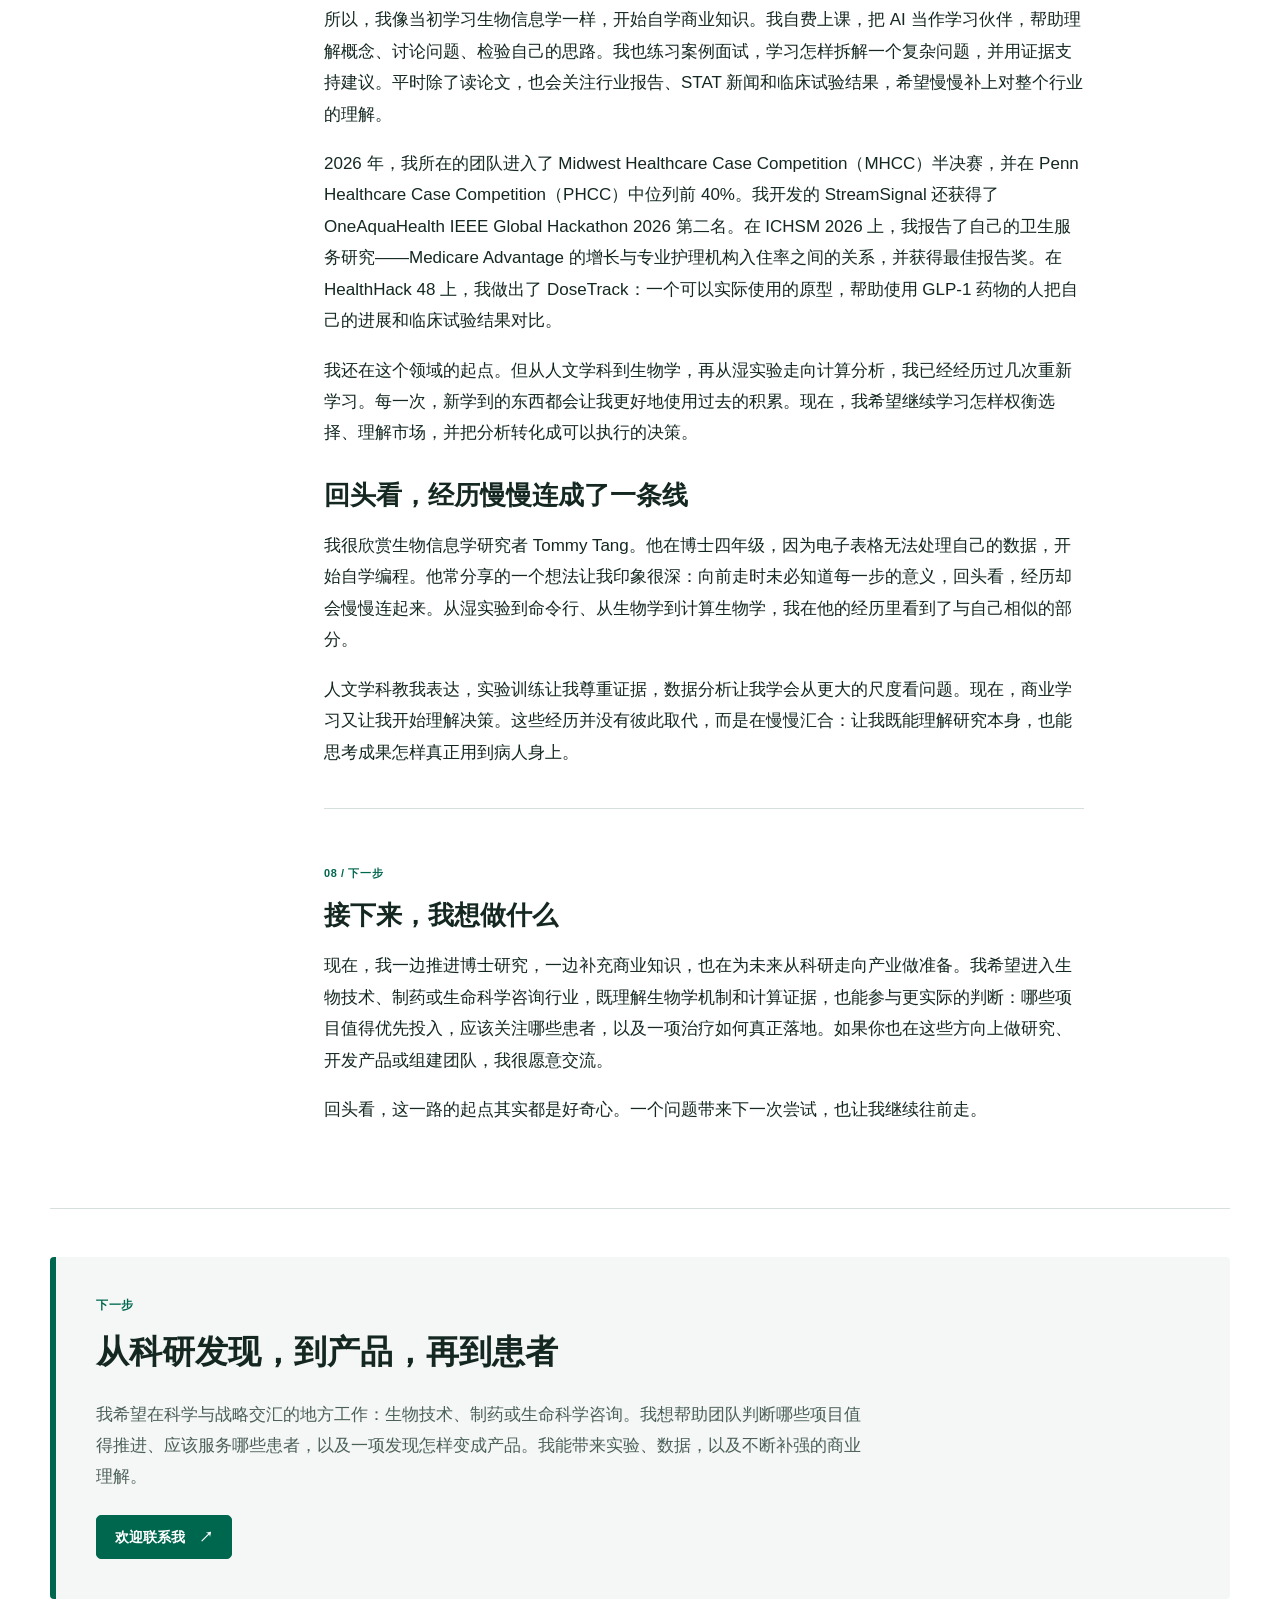
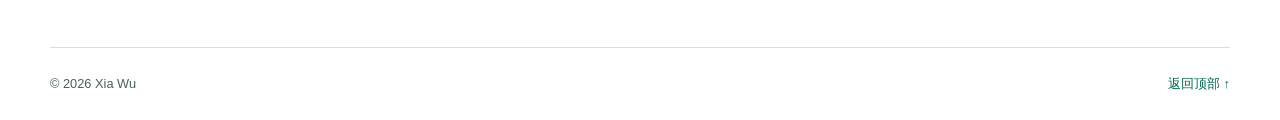
==== commit c7283193: "Refresh OneAquaHealth recognition and add illustrated skill cards" ====
--- a/zh.html
+++ b/zh.html
@@ -11,7 +11,7 @@
     <link rel="alternate" hreflang="zh-CN" href="https://candicewu0515.github.io/zh.html" />
     <link rel="alternate" hreflang="x-default" href="https://candicewu0515.github.io/" />
     <script src="language.js?v=20261028-lang"></script>
-    <link rel="stylesheet" href="styles.css?v=20261030-pdfs" />
+    <link rel="stylesheet" href="styles.css?v=20261104-skills" />
   </head>
   <body>
     <canvas id="dna-field" aria-hidden="true"></canvas>
@@ -123,7 +123,7 @@
       <section class="section code-section" id="github" aria-labelledby="github-heading">
         <div class="section-heading"><p class="eyebrow">GitHub</p><h2 id="github-heading">科研产品、分析流程与原型</h2><p>从博士课题数据库到健康应用原型：把研究做成别人用得上的东西。</p></div>
         <div class="code-grid">
-<article><p class="code-meta">第二名 · OneAquaHealth IEEE Global Hackathon 2026</p><h3><a href="https://candicewu0515.github.io/streamsignal/" target="_blank" rel="noopener">StreamSignal</a></h3><p>结合天气预报、淡水数据和实地观测的环境监测原型，为监测决策与韧性规划提供支持。</p><div class="code-links"><a href="https://candicewu0515.github.io/streamsignal/" target="_blank" rel="noopener">在线演示 <span aria-hidden="true">↗</span></a><a href="https://github.com/candicewu0515/streamsignal" target="_blank" rel="noopener">代码仓库 <span aria-hidden="true">↗</span></a></div></article>
+<article><p class="code-meta">欧盟 Horizon Europe 项目 · 与 IEEE 联合举办 · 2026</p><h3><a href="https://candicewu0515.github.io/streamsignal/" target="_blank" rel="noopener">StreamSignal</a></h3><p><strong>OneAquaHealth 全球黑客松第二名。</strong> 开发整合天气预报、淡水监测数据和实地观测的网络平台，支持城市河流监测决策与韧性规划。</p><div class="code-links"><a href="https://candicewu0515.github.io/streamsignal/" target="_blank" rel="noopener">在线演示 <span aria-hidden="true">↗</span></a><a href="https://github.com/candicewu0515/streamsignal" target="_blank" rel="noopener">代码仓库 <span aria-hidden="true">↗</span></a></div></article>
 <article><p class="code-meta">博士课题 · 数据产品</p><h3><a href="https://mir-engagemint.io/" target="_blank" rel="noopener">miR-engageMINT</a></h3><p>基于人类 eCLIP 的 AGO2 相关 miRNA 结合位点检索平台。我负责 HPC 分析流程、注释质控、网页界面开发以及 AWS 部署。</p><div class="code-links"><a href="https://mir-engagemint.io/" target="_blank" rel="noopener">网站 <span aria-hidden="true">↗</span></a><a href="https://github.com/candicewu0515/miR-engageMINT" target="_blank" rel="noopener">项目概览 <span aria-hidden="true">↗</span></a></div></article>
 <article><p class="code-meta">产品原型 · HealthHack 48</p><h3><a href="https://candicewu0515.github.io/dosetrack/" target="_blank" rel="noopener">DoseTrack</a></h3><p>一个注重隐私的 GLP-1 用药、体重与副作用记录工具，可以把个人进展与临床试验结果和 FDA 数据对比，并生成给医生看的一页摘要。</p><div class="code-links"><a href="https://candicewu0515.github.io/dosetrack/" target="_blank" rel="noopener">在线演示 <span aria-hidden="true">↗</span></a><a href="https://github.com/candicewu0515/dosetrack" target="_blank" rel="noopener">代码库 <span aria-hidden="true">↗</span></a></div></article>
 <article><p class="code-meta">Python + R · 多组学</p><h3><a href="https://github.com/candicewu0515/PHLDA3-THCA" target="_blank" rel="noopener">PHLDA3-THCA</a></h3><p>整合多队列与单细胞数据，分析 PHLDA3 在甲状腺癌中的作用，包含可重复的代码、图表与论文稿。</p><div class="code-links"><a href="https://github.com/candicewu0515/PHLDA3-THCA" target="_blank" rel="noopener">代码库 <span aria-hidden="true">↗</span></a></div></article>
@@ -135,41 +135,41 @@
       <section class="section work-section" id="skills">
         <div class="section-heading"><p class="eyebrow">能力</p><h2>从科研发现到产品落地</h2><p>每一项能力，都对应科研成果从实验台、到数据、再到患者和市场的一步。</p></div>
         <div class="work-grid">
-<article><span class="skill-number">01 / 发现</span><h3>实验生物学</h3><ul>
+<article class="skill-card"><div class="skill-topline"><span class="skill-icon" aria-hidden="true">🧬</span><span class="skill-number">01 / 发现</span></div><h3>实验生物学</h3><div class="skill-tags"><span>AGO2 eCLIP</span><span>RNA 生物学</span><span>视网膜模型</span><span>显微成像</span></div><details class="skill-details"><summary>展开经验与应用</summary><ul>
 <li><strong>RNA 生物学：</strong> 人体组织样本处理、AGO2 eCLIP，以及 miRNA–mRNA 相互作用研究。</li>
 <li><strong>视网膜研究：</strong> 视网膜类器官移植、视网膜电图、OCT 和行为学测试。</li>
 <li><strong>实验方法：</strong> 免疫组织化学与免疫荧光染色、Western blot、成像及实验问题排查。</li>
-</ul></article>
-<article><span class="skill-number">02 / 分析</span><h3>生物信息学与数据科学</h3><ul>
+</ul></details></article>
+<article class="skill-card"><div class="skill-topline"><span class="skill-icon" aria-hidden="true">📊</span><span class="skill-number">02 / 分析</span></div><h3>生物信息学与数据科学</h3><div class="skill-tags"><span>Python · R</span><span>测序分析</span><span>多组学</span><span>机器学习</span></div><details class="skill-details"><summary>展开经验与应用</summary><ul>
 <li><strong>测序分析：</strong> CLIP-seq、RNA-seq、scRNA-seq、ATAC-seq 和小 RNA 分析。</li>
 <li><strong>建模：</strong> Python、R、统计建模、LASSO 分类模型，以及用于基因组学的深度神经网络。</li>
 <li><strong>生物标志物发现：</strong> 多组学、代谢组学，以及与临床表型相关的基因特征。</li>
-</ul></article>
-<article><span class="skill-number">03 / 构建</span><h3>科研产品</h3><ul>
+</ul></details></article>
+<article class="skill-card"><div class="skill-topline"><span class="skill-icon" aria-hidden="true">🛠️</span><span class="skill-number">03 / 构建</span></div><h3>科研产品</h3><div class="skill-tags"><span>网站开发</span><span>AWS</span><span>HPC 流程</span><span>产品原型</span></div><details class="skill-details"><summary>展开经验与应用</summary><ul>
 <li><strong>数据产品：</strong> miR-engageMINT，一个部署在 AWS 上、可检索的 miRNA 数据库与网站。</li>
 <li><strong>分析流程：</strong> 可重复的 SGE/HPC 流程，把原始测序数据变成可共享的结果。</li>
 <li><strong>产品原型：</strong> DoseTrack，在 HealthHack 48 上做的注重隐私的 GLP-1 记录工具。</li>
-</ul></article>
-<article><span class="skill-number">04 / 转化</span><h3>健康证据与政策</h3><ul>
+</ul></details></article>
+<article class="skill-card"><div class="skill-topline"><span class="skill-icon" aria-hidden="true">🩺</span><span class="skill-number">04 / 转化</span></div><h3>健康证据与政策</h3><div class="skill-tags"><span>临床数据</span><span>健康政策</span><span>药物靶点</span><span>卫生服务</span></div><details class="skill-details"><summary>展开经验与应用</summary><ul>
 <li><strong>转化研究：</strong> 把分子层面的发现与诊断、药物靶点和治疗问题联系起来。</li>
 <li><strong>卫生服务研究：</strong> Medicare Advantage 与专业护理机构入住率研究（ICHSM 2026 最佳报告奖）。</li>
 <li><strong>健康信息学：</strong> 临床数据、医疗保险政策，以及支持医疗决策的证据。</li>
-</ul></article>
-<article><span class="skill-number">05 / 商业化</span><h3>生命科学商业</h3><ul>
+</ul></details></article>
+<article class="skill-card"><div class="skill-topline"><span class="skill-icon" aria-hidden="true">🌱</span><span class="skill-number">05 / 商业化</span></div><h3>生命科学商业</h3><div class="skill-tags"><span>案例分析</span><span>药物管线</span><span>技术转移*</span><span>风险投资*</span></div><small class="skill-note">* 正在学习</small><details class="skill-details"><summary>展开经验与应用</summary><ul>
 <li><strong>案例分析：</strong> 拆解问题、用证据支持建议；MHCC 2026 半决赛、PHCC 2026 前 40%。</li>
 <li><strong>行业追踪：</strong> 药物管线、临床试验结果、咨询报告和 STAT 新闻。</li>
 <li><strong>正在学习：</strong> 技术转移、知识产权和风险投资。</li>
-</ul></article>
-<article><span class="skill-number">06 / 领导与沟通</span><h3>学生组织与表达</h3><ul>
+</ul></details></article>
+<article class="skill-card"><div class="skill-topline"><span class="skill-icon" aria-hidden="true">💬</span><span class="skill-number">06 / 领导与沟通</span></div><h3>学生组织与表达</h3><div class="skill-tags"><span>团队领导</span><span>教学指导</span><span>科学写作</span><span>中文 · 英文</span></div><details class="skill-details"><summary>展开经验与应用</summary><ul>
 <li><strong>学生领导：</strong> 多元文化科学家协会（AMS）主席（20 多场活动，400 多名学生）；国际学生咨询委员会（ISAB）传播负责人。</li>
 <li><strong>科学传播：</strong> 教学、学生指导、同行评审，以及向非专业人士讲清楚研究。</li>
 <li><strong>语言：</strong> 中文和英文；正在学习法语和西班牙语。</li>
-</ul></article></div>
+</ul></details></article></div>
       </section>
       <section class="section" id="awards" aria-labelledby="awards-heading">
         <div class="section-heading"><p class="eyebrow">荣誉</p><h2 id="awards-heading">获奖与竞赛成绩</h2></div>
         <div class="research-grid">
-          <article><p class="panel-kicker">第二名 · 2026 年 11 月</p><h3>OneAquaHealth IEEE Global Hackathon 2026</h3><p>StreamSignal 在 174 个有效提交中获得第二名。项目结合天气预报、淡水数据和实地观测，为环境监测决策提供支持。结果于 2026 年 11 月 3 日公布。</p><a class="text-link" href="https://github.com/candicewu0515/streamsignal" target="_blank" rel="noopener">查看 StreamSignal ↗</a></article>
+          <article><p class="panel-kicker">欧盟 Horizon Europe 项目 · 与 IEEE 联合举办</p><h3><span aria-hidden="true">🥈</span> 第二名 — OneAquaHealth 全球黑客松，2026</h3><p>StreamSignal 从 213 份国际提交中脱颖而出，获得第二名。平台整合天气预报、淡水监测数据和实地观测，支持城市河流监测决策与韧性规划。</p><a class="text-link" href="https://github.com/candicewu0515/streamsignal" target="_blank" rel="noopener">查看 StreamSignal ↗</a></article>
           <article><p class="panel-kicker">半决赛 · 2026 年</p><h3>Midwest Healthcare Case Competition（MHCC）</h3><p>我所在的团队进入了医疗健康案例竞赛半决赛。</p></article>
           <article><p class="panel-kicker">前 40% · 2026 年</p><h3>Penn Healthcare Case Competition（PHCC）</h3><p>我所在的团队位列参赛团队前 40%。</p></article>
         </div>
--- a/styles.css
+++ b/styles.css
@@ -231,3 +231,29 @@
 html:lang(zh) .eyebrow, html:lang(zh) .chapter-label, html:lang(zh) .skill-number { letter-spacing: .06em; }
 html:lang(zh) .story-body { max-width: 760px; }
 html:lang(zh) .hero-lede { line-height: 1.9; }
+
+/* Compact skill cards: readable labels, decorative icons, optional detail. */
+.work-grid .skill-card { border-radius: 18px; border-top-width: 1px; padding: 24px; }
+.skill-topline { display: flex; align-items: center; gap: 12px; margin-bottom: 18px; }
+.skill-topline .skill-number { margin: 0; color: var(--muted); }
+.skill-icon { display: grid; place-items: center; flex: 0 0 48px; height: 48px; border-radius: 16px; background: #e5f5ee; font-size: 1.65rem; line-height: 1; }
+.skill-card:nth-child(2) .skill-icon { background: #e9efff; }
+.skill-card:nth-child(3) .skill-icon { background: #fff0df; }
+.skill-card:nth-child(4) .skill-icon { background: #ffeaf0; }
+.skill-card:nth-child(5) .skill-icon { background: #edf4df; }
+.skill-card:nth-child(6) .skill-icon { background: #f0eaff; }
+.dark .skill-icon { background: #294237; }
+.dark .skill-card:nth-child(2) .skill-icon { background: #29384f; }
+.dark .skill-card:nth-child(3) .skill-icon { background: #473c2a; }
+.dark .skill-card:nth-child(4) .skill-icon { background: #472e3a; }
+.dark .skill-card:nth-child(5) .skill-icon { background: #36432c; }
+.dark .skill-card:nth-child(6) .skill-icon { background: #3b3250; }
+.skill-tags { display: flex; flex-wrap: wrap; align-content: start; gap: 8px; margin-top: 16px; }
+.skill-tags span { padding: 5px 10px; border: 1px solid var(--line); border-radius: 999px; background: var(--paper); color: var(--ink); font-size: .76rem; line-height: 1.5; }
+.skill-note { display: block; margin-top: 8px; color: var(--muted); font-size: .72rem; }
+.skill-details { margin-top: 20px; border-top: 1px solid var(--line); padding-top: 14px; }
+.skill-details summary { width: fit-content; color: var(--teal); font-size: .8rem; font-weight: 650; cursor: pointer; }
+.skill-details summary:hover { text-decoration: underline; text-underline-offset: 4px; }
+.skill-details summary:focus-visible { outline: 3px solid var(--blue); outline-offset: 5px; border-radius: 2px; }
+.skill-details ul { margin-top: 10px; }
+.skill-details li:first-child { border-top: 0; padding-top: 0; }
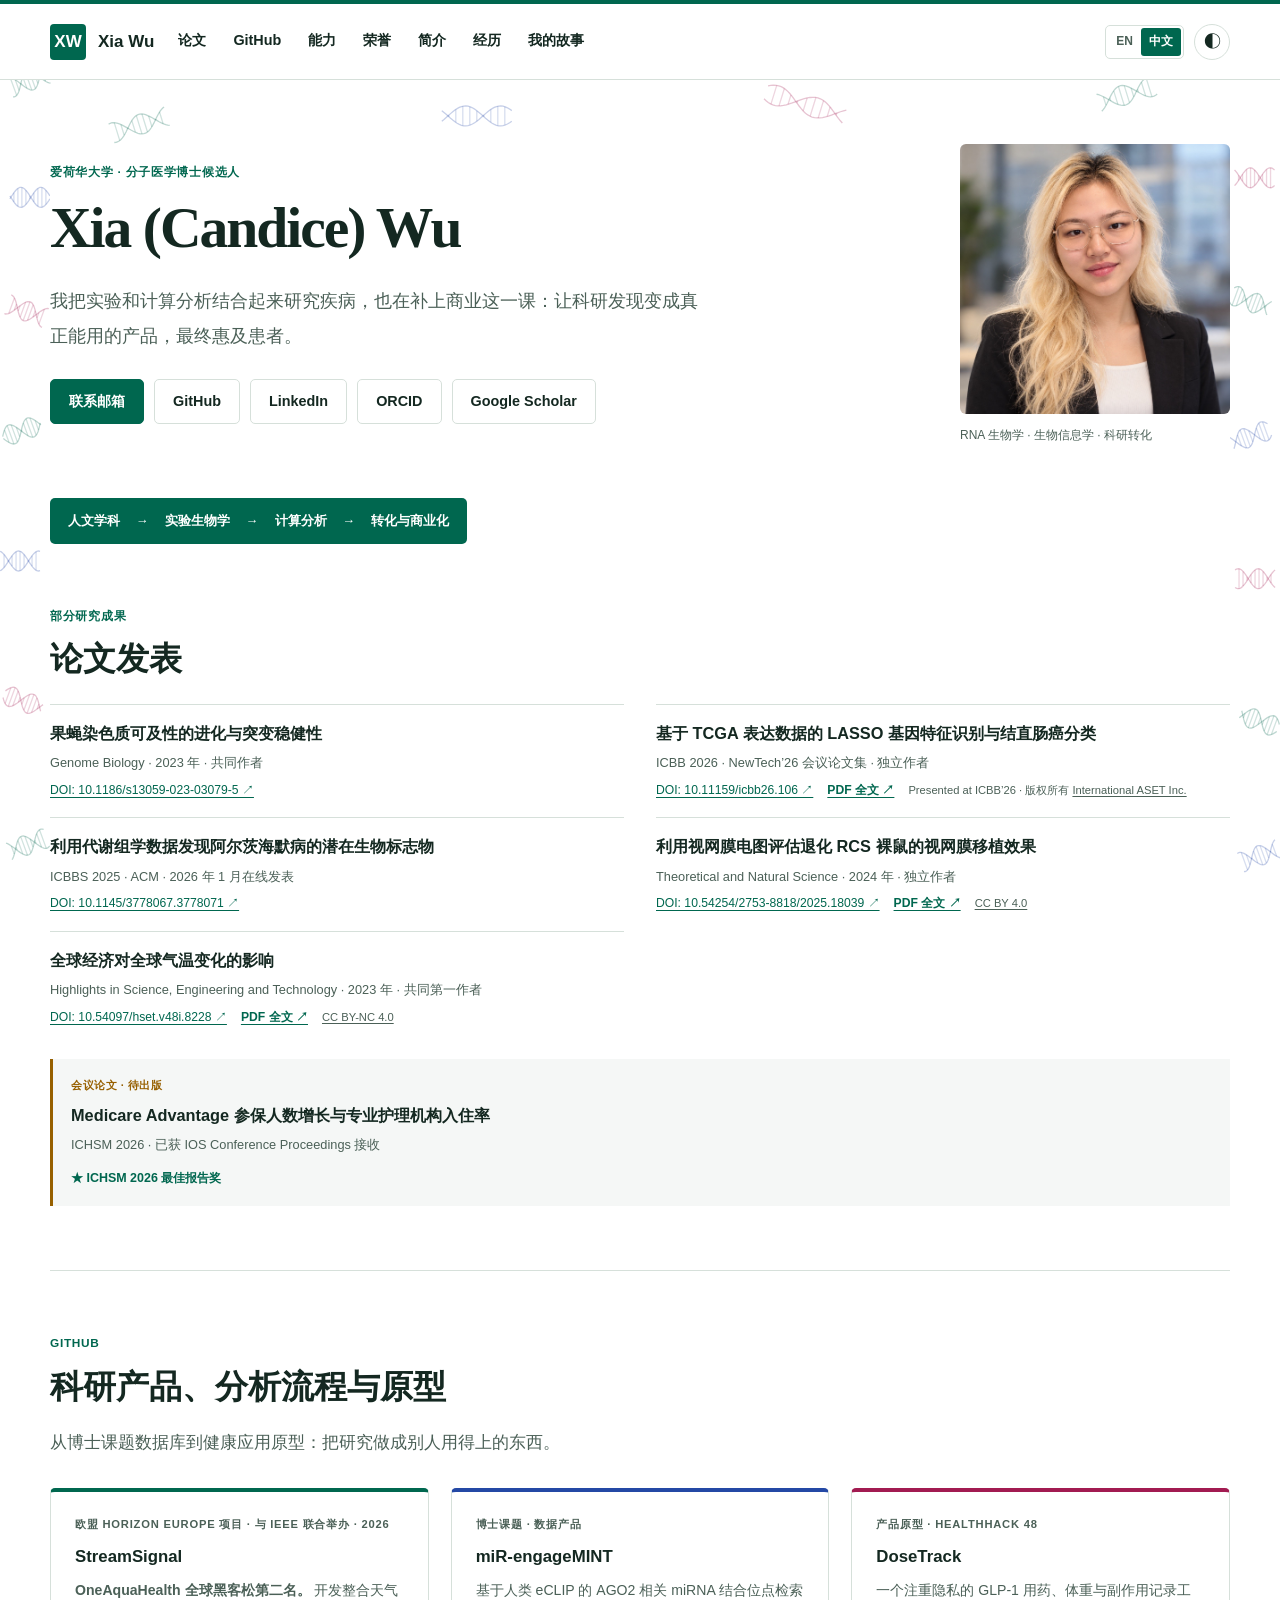
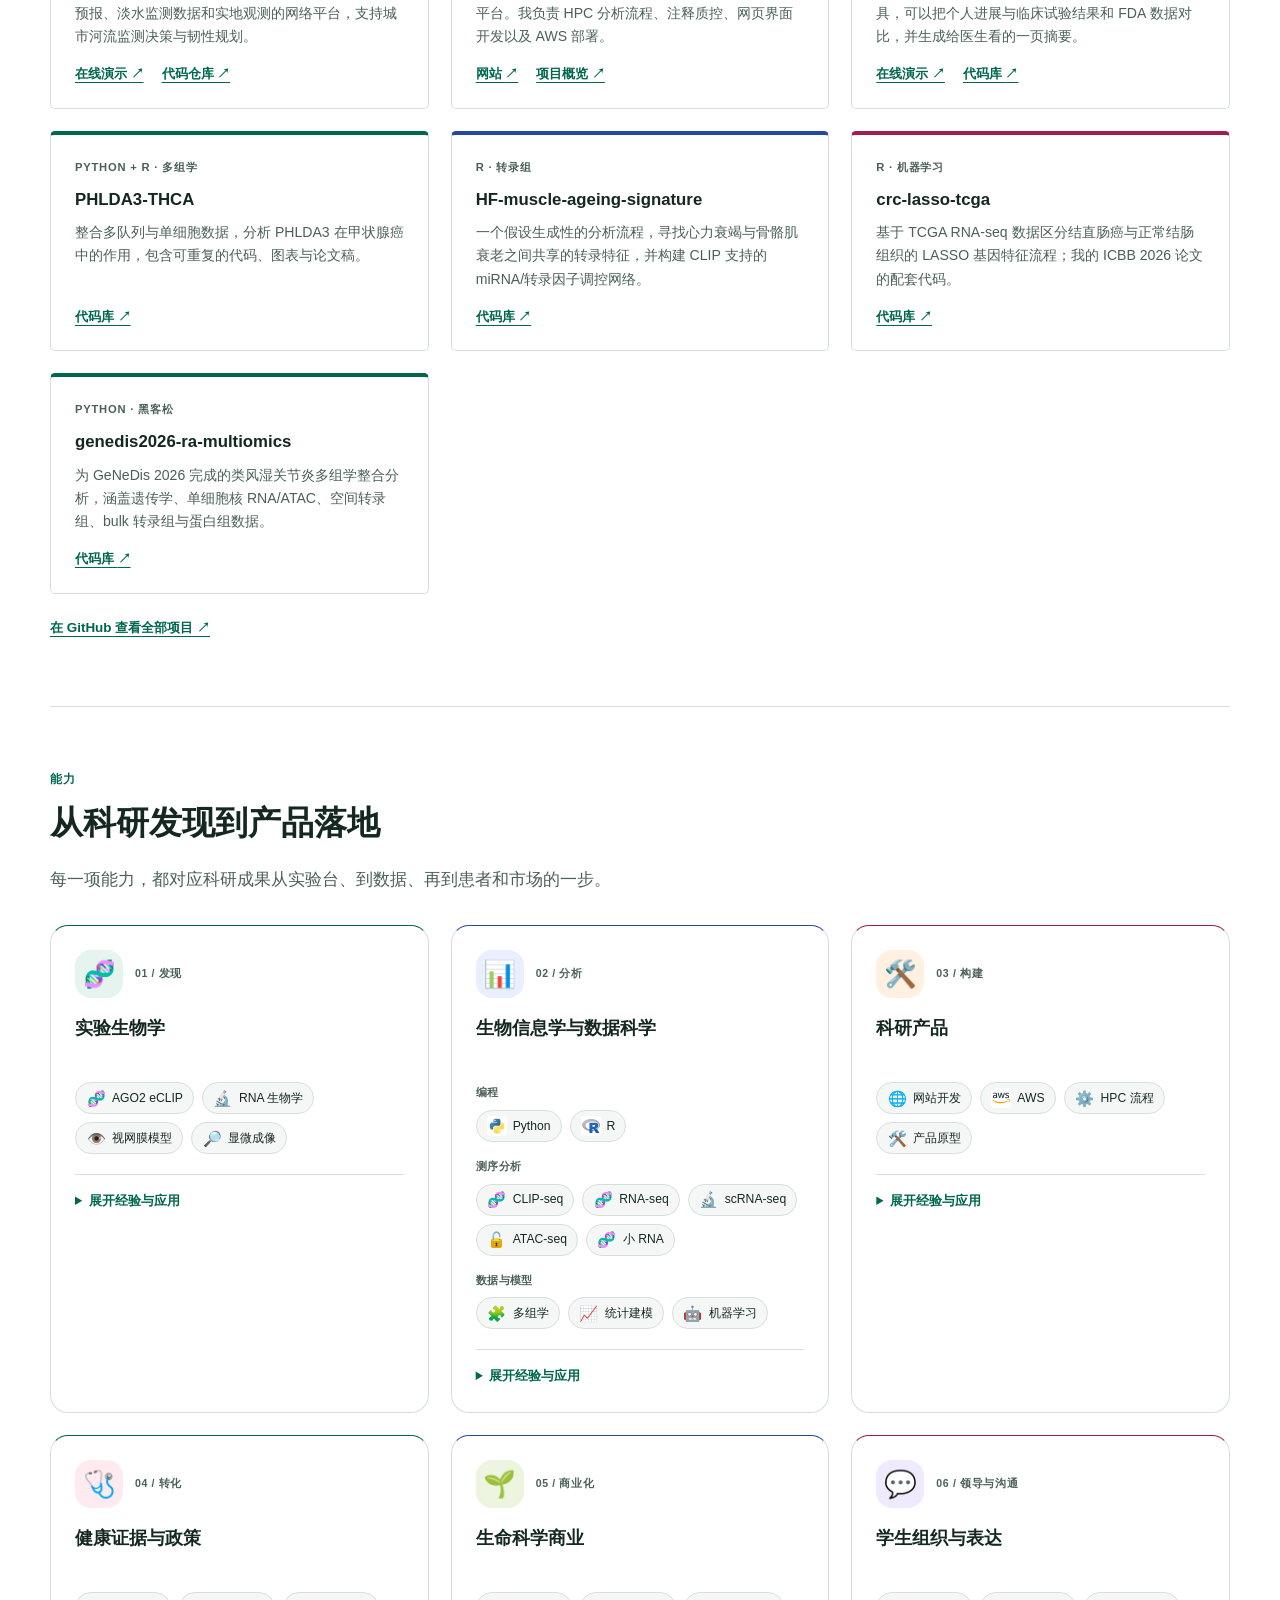
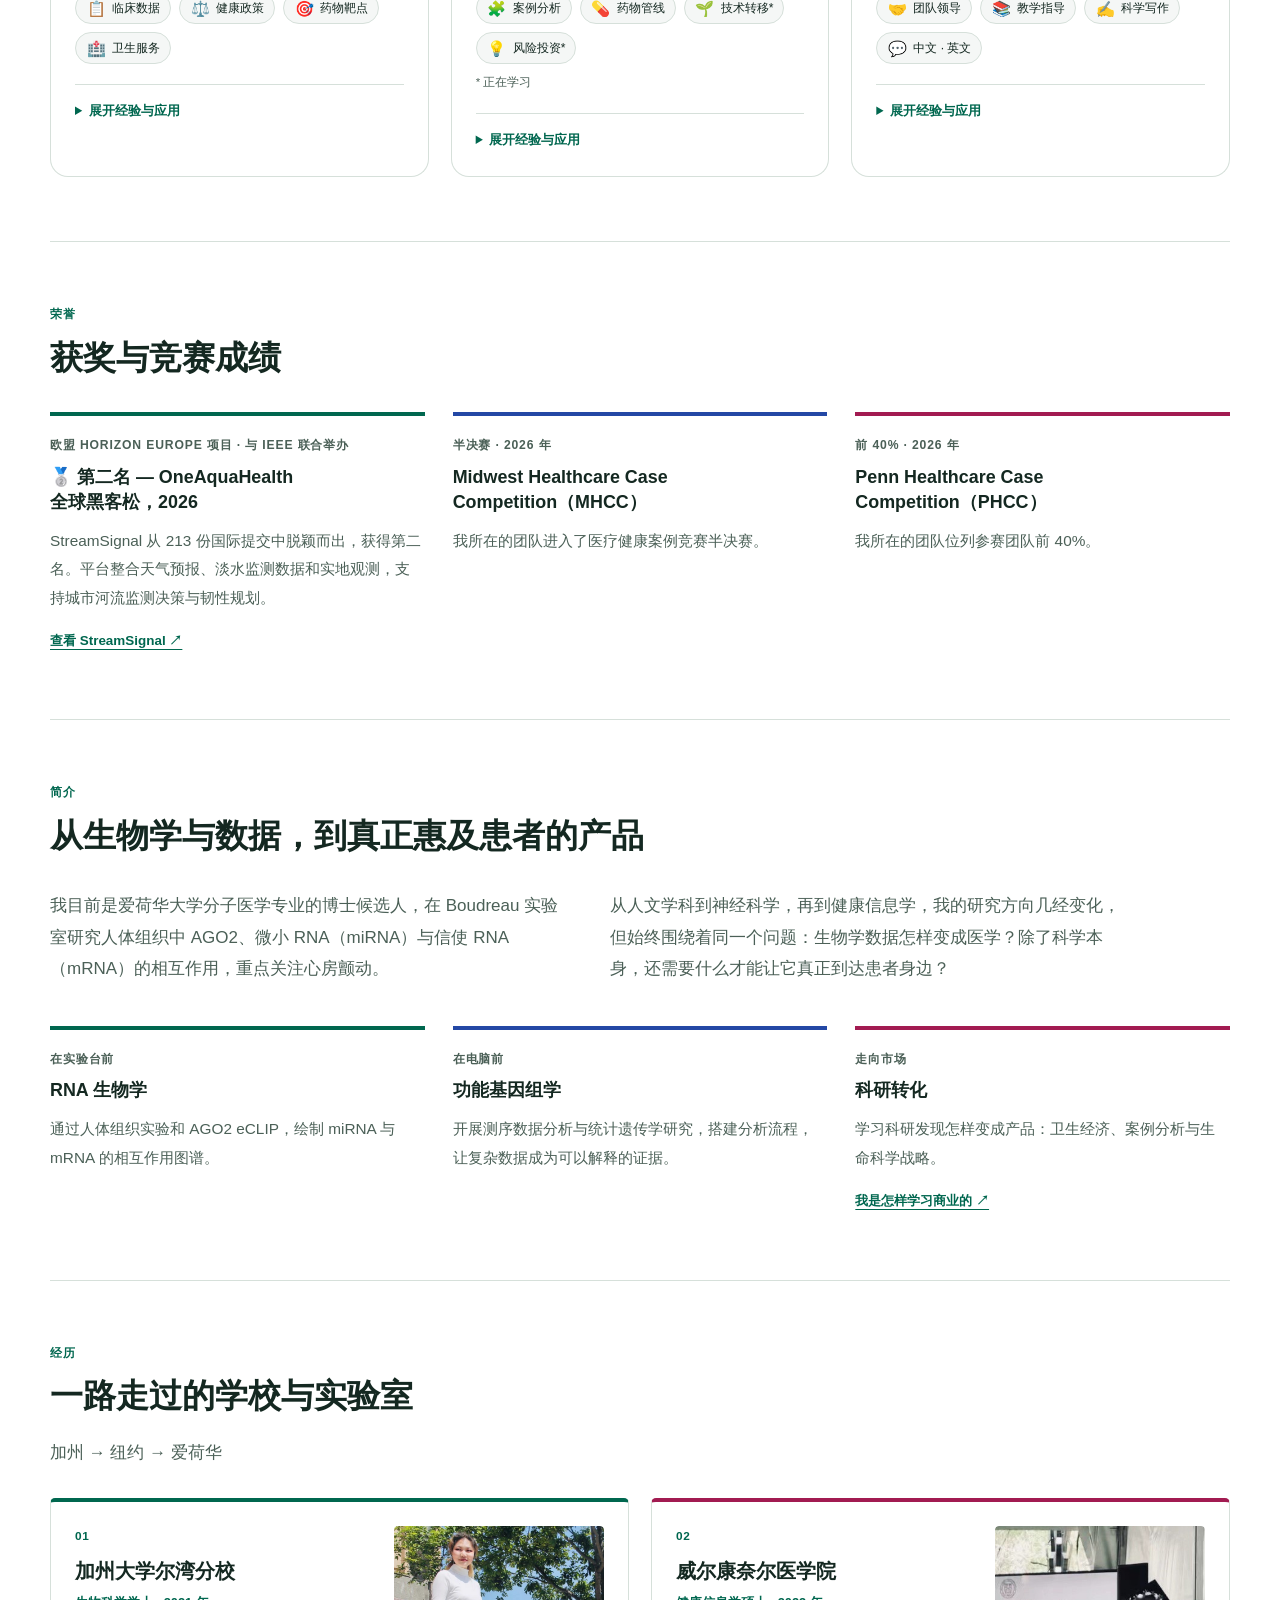
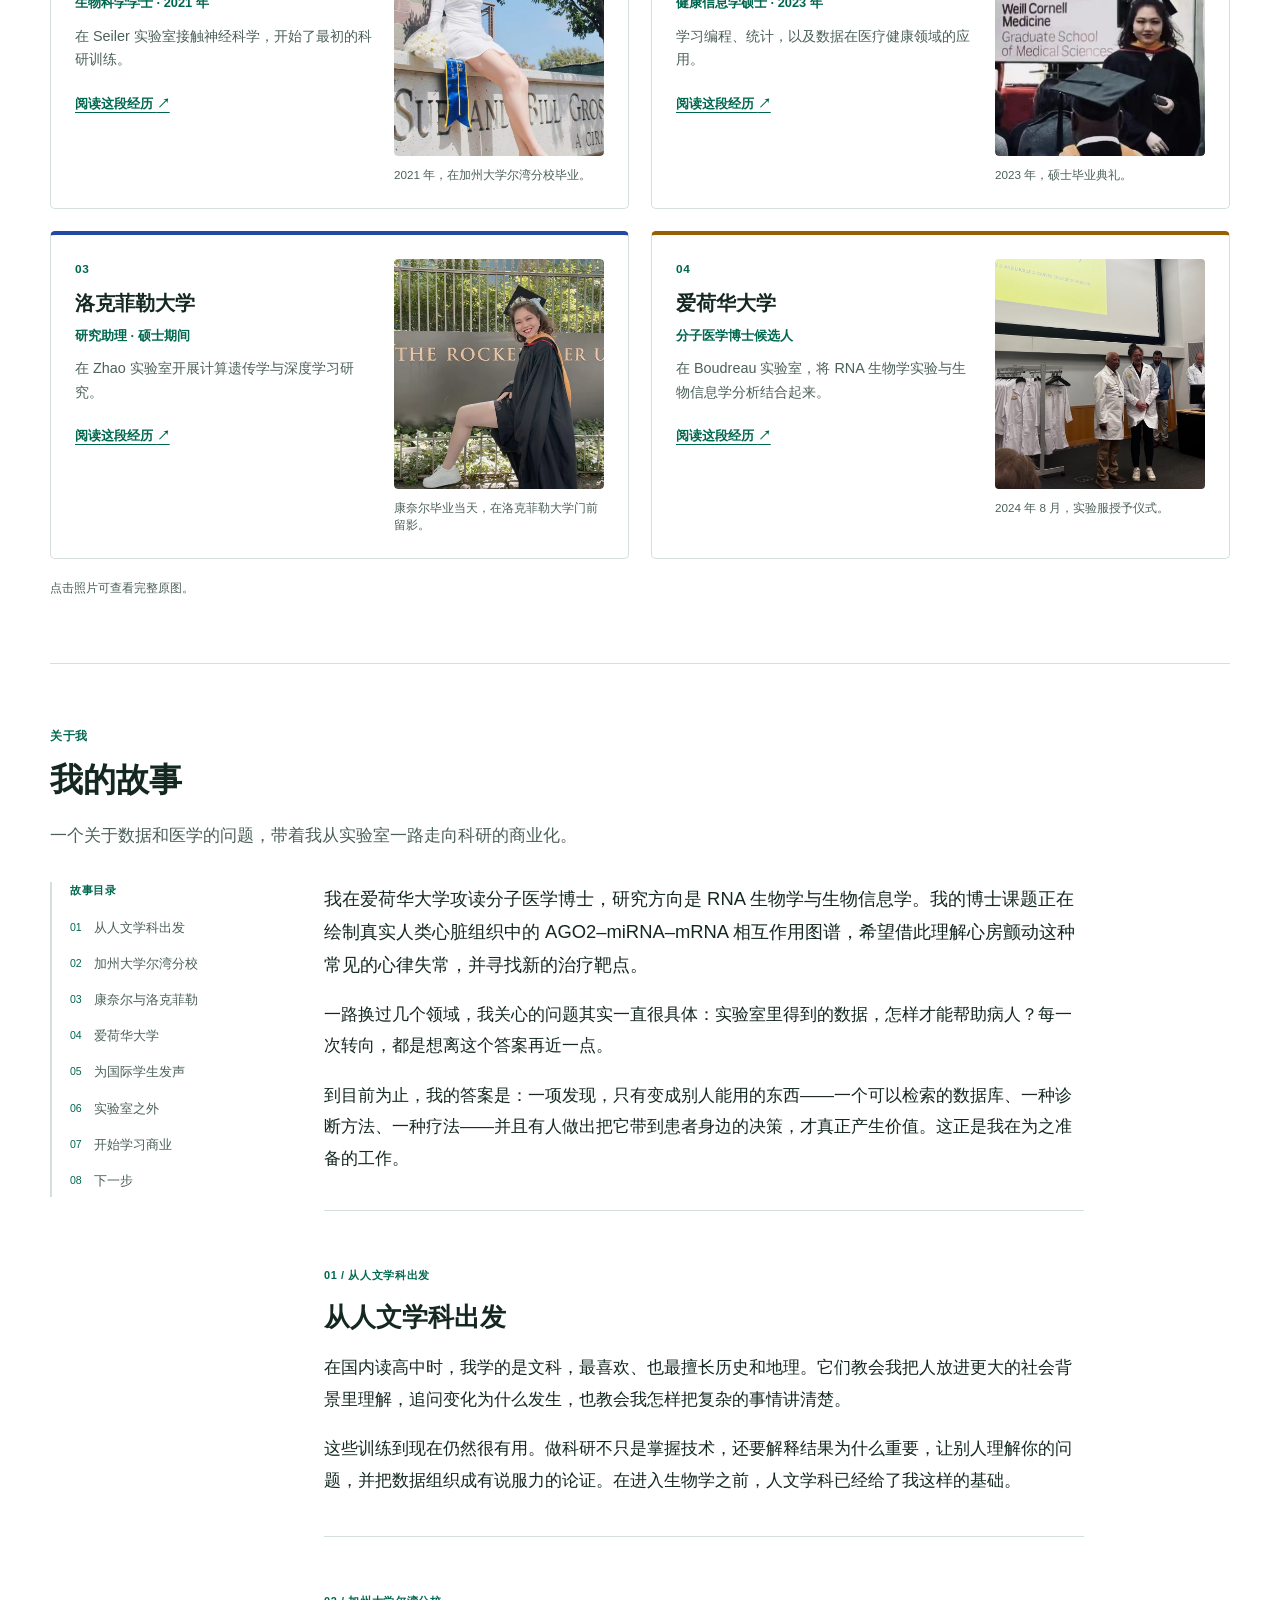
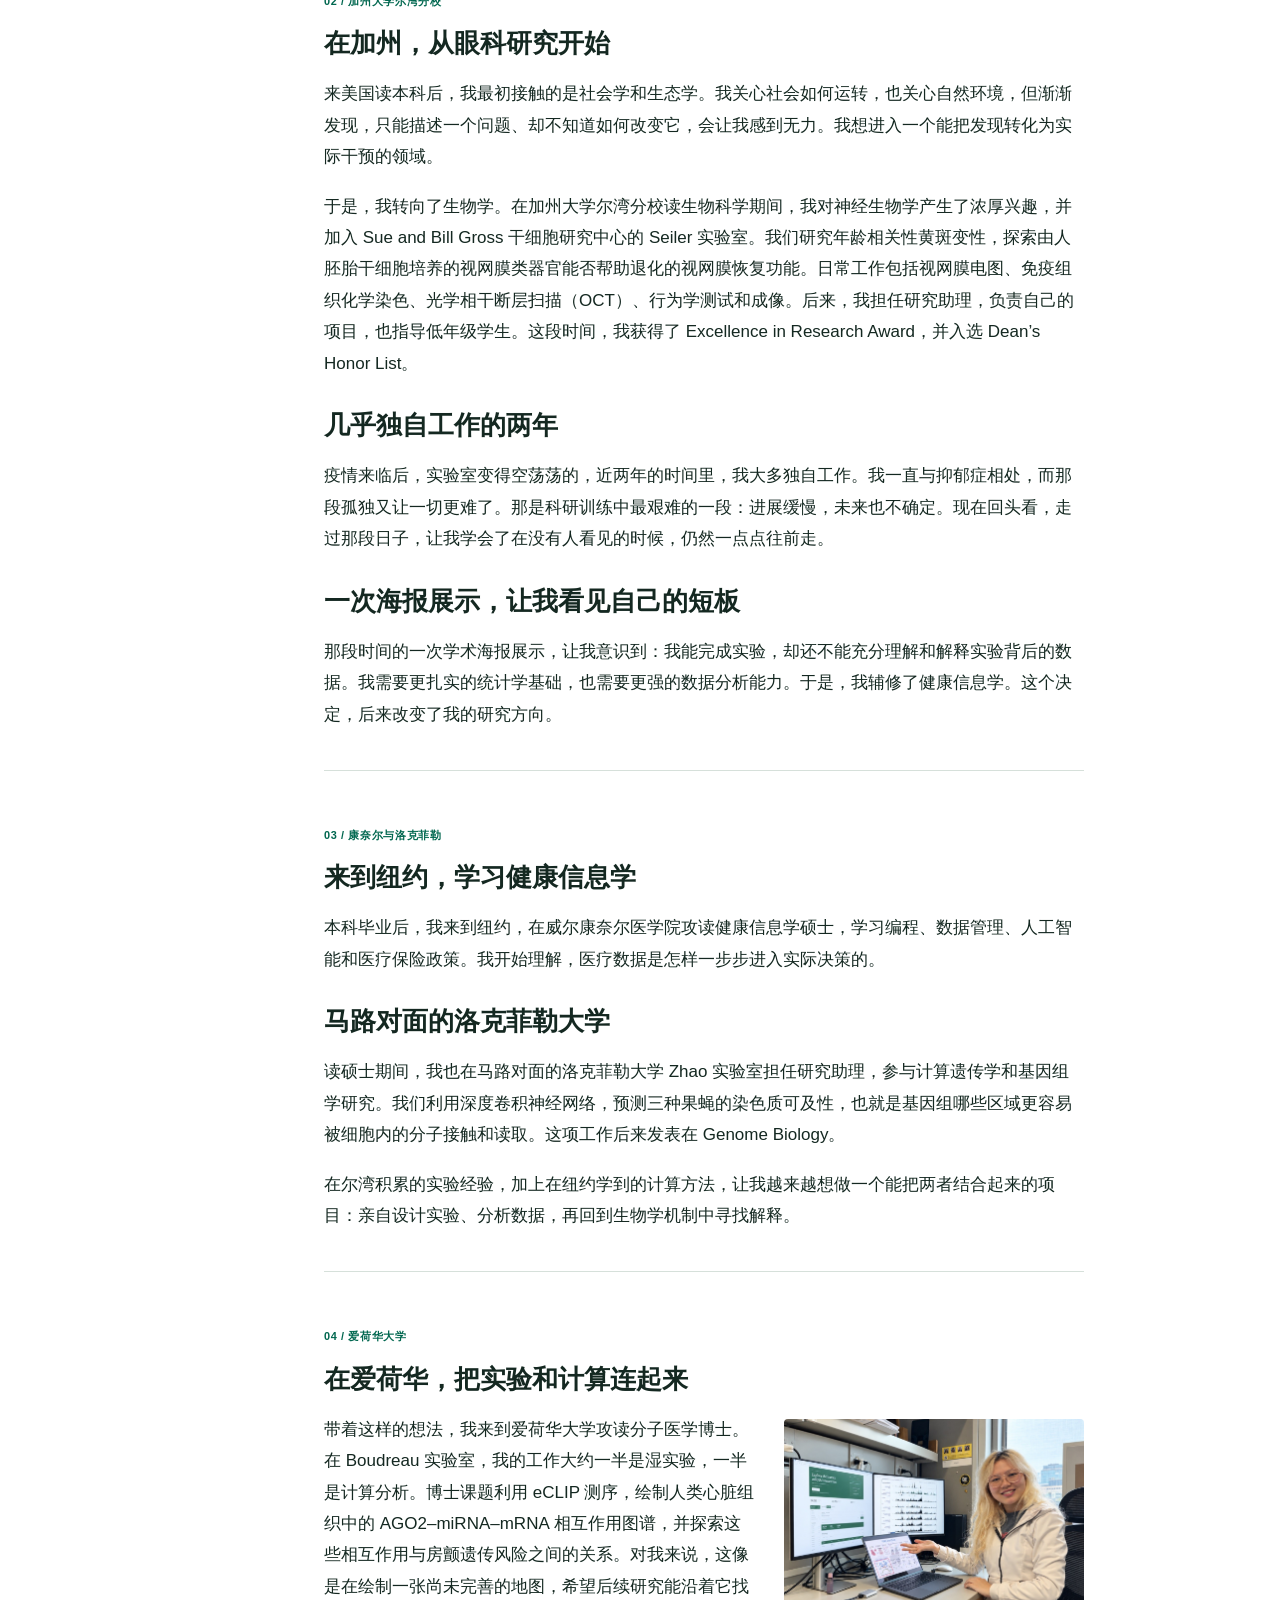
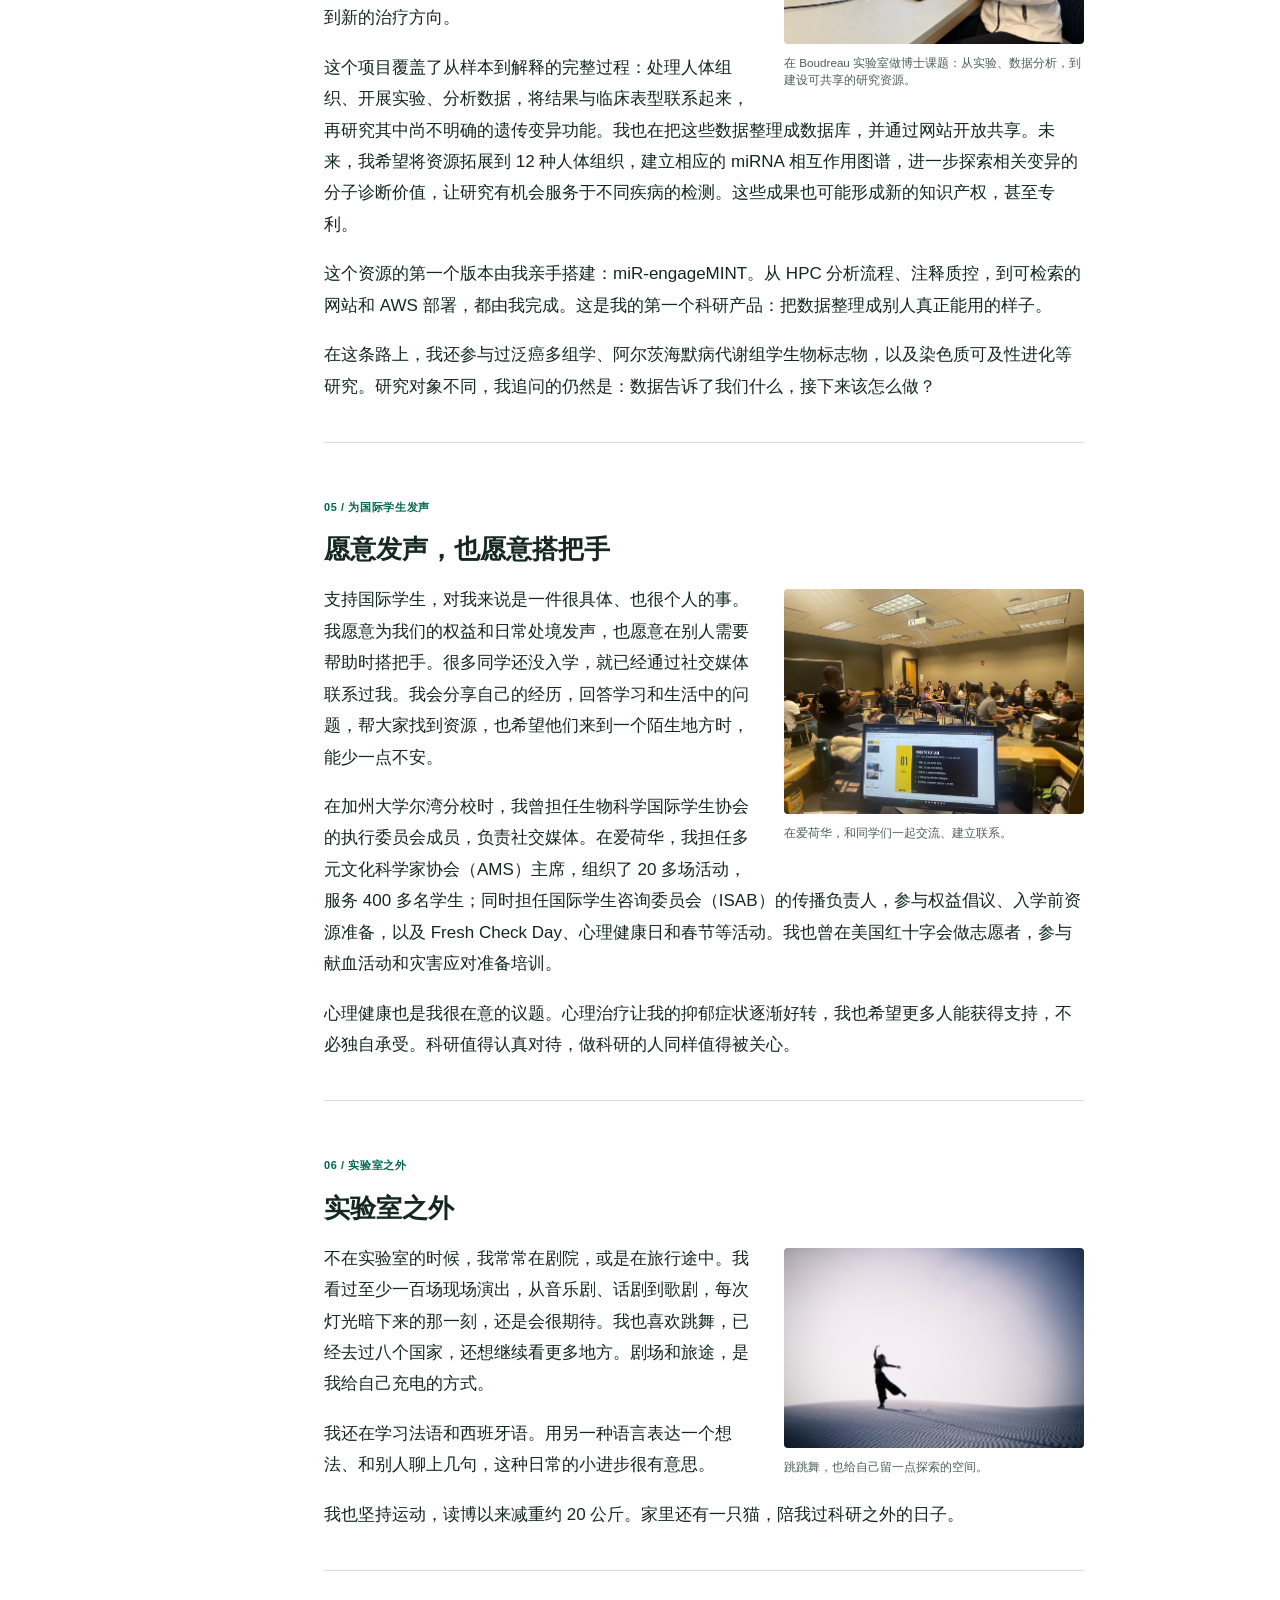
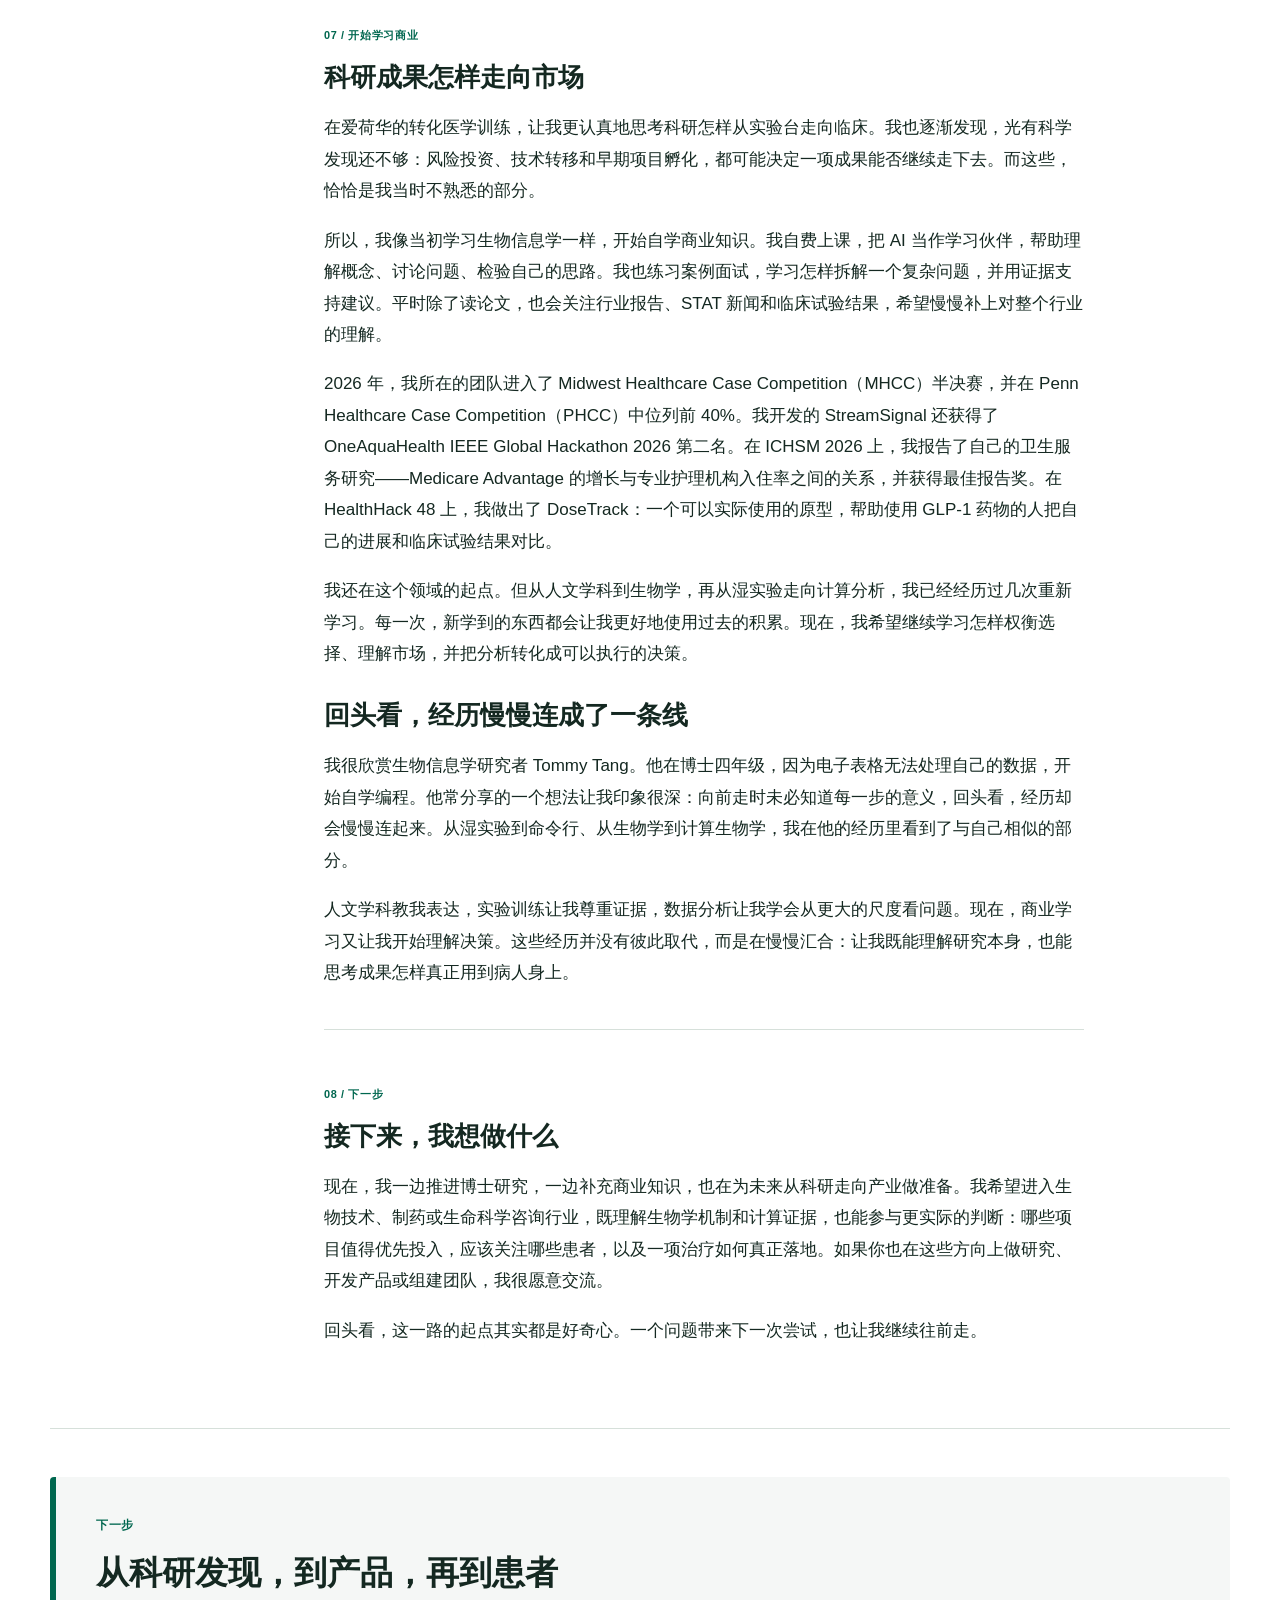
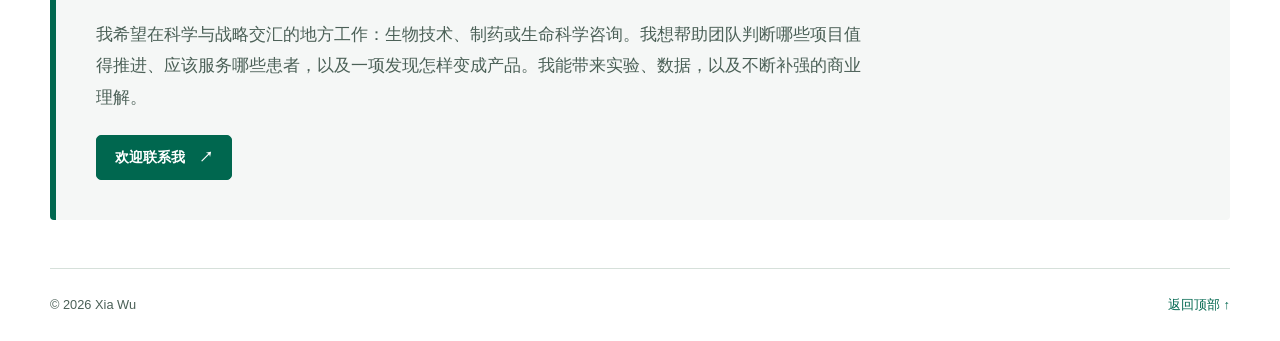
==== commit 70da0fd8: "Add individual skill icons and show sequencing specialties" ====
--- a/zh.html
+++ b/zh.html
@@ -11,7 +11,7 @@
     <link rel="alternate" hreflang="zh-CN" href="https://candicewu0515.github.io/zh.html" />
     <link rel="alternate" hreflang="x-default" href="https://candicewu0515.github.io/" />
     <script src="language.js?v=20261028-lang"></script>
-    <link rel="stylesheet" href="styles.css?v=20261104-skills" />
+    <link rel="stylesheet" href="styles.css?v=20261104-skill-icons" />
   </head>
   <body>
     <canvas id="dna-field" aria-hidden="true"></canvas>
@@ -135,32 +135,32 @@
       <section class="section work-section" id="skills">
         <div class="section-heading"><p class="eyebrow">能力</p><h2>从科研发现到产品落地</h2><p>每一项能力，都对应科研成果从实验台、到数据、再到患者和市场的一步。</p></div>
         <div class="work-grid">
-<article class="skill-card"><div class="skill-topline"><span class="skill-icon" aria-hidden="true">🧬</span><span class="skill-number">01 / 发现</span></div><h3>实验生物学</h3><div class="skill-tags"><span>AGO2 eCLIP</span><span>RNA 生物学</span><span>视网膜模型</span><span>显微成像</span></div><details class="skill-details"><summary>展开经验与应用</summary><ul>
+<article class="skill-card"><div class="skill-topline"><span class="skill-icon" aria-hidden="true">🧬</span><span class="skill-number">01 / 发现</span></div><h3>实验生物学</h3><div class="skill-tags"><span class="skill-chip"><span class="skill-chip-icon" aria-hidden="true">🧬</span>AGO2 eCLIP</span><span class="skill-chip"><span class="skill-chip-icon" aria-hidden="true">🔬</span>RNA 生物学</span><span class="skill-chip"><span class="skill-chip-icon" aria-hidden="true">👁️</span>视网膜模型</span><span class="skill-chip"><span class="skill-chip-icon" aria-hidden="true">🔎</span>显微成像</span></div><details class="skill-details"><summary>展开经验与应用</summary><ul>
 <li><strong>RNA 生物学：</strong> 人体组织样本处理、AGO2 eCLIP，以及 miRNA–mRNA 相互作用研究。</li>
 <li><strong>视网膜研究：</strong> 视网膜类器官移植、视网膜电图、OCT 和行为学测试。</li>
 <li><strong>实验方法：</strong> 免疫组织化学与免疫荧光染色、Western blot、成像及实验问题排查。</li>
 </ul></details></article>
-<article class="skill-card"><div class="skill-topline"><span class="skill-icon" aria-hidden="true">📊</span><span class="skill-number">02 / 分析</span></div><h3>生物信息学与数据科学</h3><div class="skill-tags"><span>Python · R</span><span>测序分析</span><span>多组学</span><span>机器学习</span></div><details class="skill-details"><summary>展开经验与应用</summary><ul>
+<article class="skill-card"><div class="skill-topline"><span class="skill-icon" aria-hidden="true">📊</span><span class="skill-number">02 / 分析</span></div><h3>生物信息学与数据科学</h3><div class="skill-groups"><div class="skill-group"><h4>编程</h4><div class="skill-tags"><span class="skill-chip"><img class="skill-chip-icon skill-brand-icon" src="assets/skills/python.svg" alt="" width="20" height="20" />Python</span><span class="skill-chip"><img class="skill-chip-icon skill-brand-icon" src="assets/skills/r.svg" alt="" width="20" height="20" />R</span></div></div><div class="skill-group"><h4>测序分析</h4><div class="skill-tags"><span class="skill-chip"><span class="skill-chip-icon" aria-hidden="true">🧬</span>CLIP-seq</span><span class="skill-chip"><span class="skill-chip-icon" aria-hidden="true">🧬</span>RNA-seq</span><span class="skill-chip"><span class="skill-chip-icon" aria-hidden="true">🔬</span>scRNA-seq</span><span class="skill-chip"><span class="skill-chip-icon" aria-hidden="true">🔓</span>ATAC-seq</span><span class="skill-chip"><span class="skill-chip-icon" aria-hidden="true">🧬</span>小 RNA</span></div></div><div class="skill-group"><h4>数据与模型</h4><div class="skill-tags"><span class="skill-chip"><span class="skill-chip-icon" aria-hidden="true">🧩</span>多组学</span><span class="skill-chip"><span class="skill-chip-icon" aria-hidden="true">📈</span>统计建模</span><span class="skill-chip"><span class="skill-chip-icon" aria-hidden="true">🤖</span>机器学习</span></div></div></div><details class="skill-details"><summary>展开经验与应用</summary><ul>
 <li><strong>测序分析：</strong> CLIP-seq、RNA-seq、scRNA-seq、ATAC-seq 和小 RNA 分析。</li>
 <li><strong>建模：</strong> Python、R、统计建模、LASSO 分类模型，以及用于基因组学的深度神经网络。</li>
 <li><strong>生物标志物发现：</strong> 多组学、代谢组学，以及与临床表型相关的基因特征。</li>
 </ul></details></article>
-<article class="skill-card"><div class="skill-topline"><span class="skill-icon" aria-hidden="true">🛠️</span><span class="skill-number">03 / 构建</span></div><h3>科研产品</h3><div class="skill-tags"><span>网站开发</span><span>AWS</span><span>HPC 流程</span><span>产品原型</span></div><details class="skill-details"><summary>展开经验与应用</summary><ul>
+<article class="skill-card"><div class="skill-topline"><span class="skill-icon" aria-hidden="true">🛠️</span><span class="skill-number">03 / 构建</span></div><h3>科研产品</h3><div class="skill-tags"><span class="skill-chip"><span class="skill-chip-icon" aria-hidden="true">🌐</span>网站开发</span><span class="skill-chip"><img class="skill-chip-icon skill-brand-icon" src="assets/skills/aws.svg" alt="" width="20" height="20" />AWS</span><span class="skill-chip"><span class="skill-chip-icon" aria-hidden="true">⚙️</span>HPC 流程</span><span class="skill-chip"><span class="skill-chip-icon" aria-hidden="true">🛠️</span>产品原型</span></div><details class="skill-details"><summary>展开经验与应用</summary><ul>
 <li><strong>数据产品：</strong> miR-engageMINT，一个部署在 AWS 上、可检索的 miRNA 数据库与网站。</li>
 <li><strong>分析流程：</strong> 可重复的 SGE/HPC 流程，把原始测序数据变成可共享的结果。</li>
 <li><strong>产品原型：</strong> DoseTrack，在 HealthHack 48 上做的注重隐私的 GLP-1 记录工具。</li>
 </ul></details></article>
-<article class="skill-card"><div class="skill-topline"><span class="skill-icon" aria-hidden="true">🩺</span><span class="skill-number">04 / 转化</span></div><h3>健康证据与政策</h3><div class="skill-tags"><span>临床数据</span><span>健康政策</span><span>药物靶点</span><span>卫生服务</span></div><details class="skill-details"><summary>展开经验与应用</summary><ul>
+<article class="skill-card"><div class="skill-topline"><span class="skill-icon" aria-hidden="true">🩺</span><span class="skill-number">04 / 转化</span></div><h3>健康证据与政策</h3><div class="skill-tags"><span class="skill-chip"><span class="skill-chip-icon" aria-hidden="true">📋</span>临床数据</span><span class="skill-chip"><span class="skill-chip-icon" aria-hidden="true">⚖️</span>健康政策</span><span class="skill-chip"><span class="skill-chip-icon" aria-hidden="true">🎯</span>药物靶点</span><span class="skill-chip"><span class="skill-chip-icon" aria-hidden="true">🏥</span>卫生服务</span></div><details class="skill-details"><summary>展开经验与应用</summary><ul>
 <li><strong>转化研究：</strong> 把分子层面的发现与诊断、药物靶点和治疗问题联系起来。</li>
 <li><strong>卫生服务研究：</strong> Medicare Advantage 与专业护理机构入住率研究（ICHSM 2026 最佳报告奖）。</li>
 <li><strong>健康信息学：</strong> 临床数据、医疗保险政策，以及支持医疗决策的证据。</li>
 </ul></details></article>
-<article class="skill-card"><div class="skill-topline"><span class="skill-icon" aria-hidden="true">🌱</span><span class="skill-number">05 / 商业化</span></div><h3>生命科学商业</h3><div class="skill-tags"><span>案例分析</span><span>药物管线</span><span>技术转移*</span><span>风险投资*</span></div><small class="skill-note">* 正在学习</small><details class="skill-details"><summary>展开经验与应用</summary><ul>
+<article class="skill-card"><div class="skill-topline"><span class="skill-icon" aria-hidden="true">🌱</span><span class="skill-number">05 / 商业化</span></div><h3>生命科学商业</h3><div class="skill-tags"><span class="skill-chip"><span class="skill-chip-icon" aria-hidden="true">🧩</span>案例分析</span><span class="skill-chip"><span class="skill-chip-icon" aria-hidden="true">💊</span>药物管线</span><span class="skill-chip"><span class="skill-chip-icon" aria-hidden="true">🌱</span>技术转移*</span><span class="skill-chip"><span class="skill-chip-icon" aria-hidden="true">💡</span>风险投资*</span></div><small class="skill-note">* 正在学习</small><details class="skill-details"><summary>展开经验与应用</summary><ul>
 <li><strong>案例分析：</strong> 拆解问题、用证据支持建议；MHCC 2026 半决赛、PHCC 2026 前 40%。</li>
 <li><strong>行业追踪：</strong> 药物管线、临床试验结果、咨询报告和 STAT 新闻。</li>
 <li><strong>正在学习：</strong> 技术转移、知识产权和风险投资。</li>
 </ul></details></article>
-<article class="skill-card"><div class="skill-topline"><span class="skill-icon" aria-hidden="true">💬</span><span class="skill-number">06 / 领导与沟通</span></div><h3>学生组织与表达</h3><div class="skill-tags"><span>团队领导</span><span>教学指导</span><span>科学写作</span><span>中文 · 英文</span></div><details class="skill-details"><summary>展开经验与应用</summary><ul>
+<article class="skill-card"><div class="skill-topline"><span class="skill-icon" aria-hidden="true">💬</span><span class="skill-number">06 / 领导与沟通</span></div><h3>学生组织与表达</h3><div class="skill-tags"><span class="skill-chip"><span class="skill-chip-icon" aria-hidden="true">🤝</span>团队领导</span><span class="skill-chip"><span class="skill-chip-icon" aria-hidden="true">📚</span>教学指导</span><span class="skill-chip"><span class="skill-chip-icon" aria-hidden="true">✍️</span>科学写作</span><span class="skill-chip"><span class="skill-chip-icon" aria-hidden="true">💬</span>中文 · 英文</span></div><details class="skill-details"><summary>展开经验与应用</summary><ul>
 <li><strong>学生领导：</strong> 多元文化科学家协会（AMS）主席（20 多场活动，400 多名学生）；国际学生咨询委员会（ISAB）传播负责人。</li>
 <li><strong>科学传播：</strong> 教学、学生指导、同行评审，以及向非专业人士讲清楚研究。</li>
 <li><strong>语言：</strong> 中文和英文；正在学习法语和西班牙语。</li>
@@ -349,3 +349,4 @@
   </body>
 </html>
 
+
--- a/styles.css
+++ b/styles.css
@@ -249,7 +249,7 @@
 .dark .skill-card:nth-child(5) .skill-icon { background: #36432c; }
 .dark .skill-card:nth-child(6) .skill-icon { background: #3b3250; }
 .skill-tags { display: flex; flex-wrap: wrap; align-content: start; gap: 8px; margin-top: 16px; }
-.skill-tags span { padding: 5px 10px; border: 1px solid var(--line); border-radius: 999px; background: var(--paper); color: var(--ink); font-size: .76rem; line-height: 1.5; }
+.skill-tags > .skill-chip { display: inline-flex; align-items: center; gap: 6px; padding: 5px 10px; border: 1px solid var(--line); border-radius: 999px; background: var(--paper); color: var(--ink); font-size: .76rem; line-height: 1.5; }
 .skill-note { display: block; margin-top: 8px; color: var(--muted); font-size: .72rem; }
 .skill-details { margin-top: 20px; border-top: 1px solid var(--line); padding-top: 14px; }
 .skill-details summary { width: fit-content; color: var(--teal); font-size: .8rem; font-weight: 650; cursor: pointer; }
@@ -257,3 +257,12 @@
 .skill-details summary:focus-visible { outline: 3px solid var(--blue); outline-offset: 5px; border-radius: 2px; }
 .skill-details ul { margin-top: 10px; }
 .skill-details li:first-child { border-top: 0; padding-top: 0; }
+
+
+/* Individual skill illustrations remain decorative beside explicit text. */
+.skill-chip-icon { display: inline-grid; place-items: center; width: 20px; height: 20px; flex: 0 0 20px; font-size: .95rem; line-height: 1; }
+img.skill-brand-icon { object-fit: contain; background: #fff; border-radius: 4px; padding: 1px; }
+.skill-groups { margin-top: 16px; }
+.skill-group + .skill-group { margin-top: 14px; }
+.skill-group h4 { margin: 0; color: var(--muted); font-size: .7rem; font-weight: 700; letter-spacing: .04em; }
+.skill-group .skill-tags { margin-top: 7px; }
